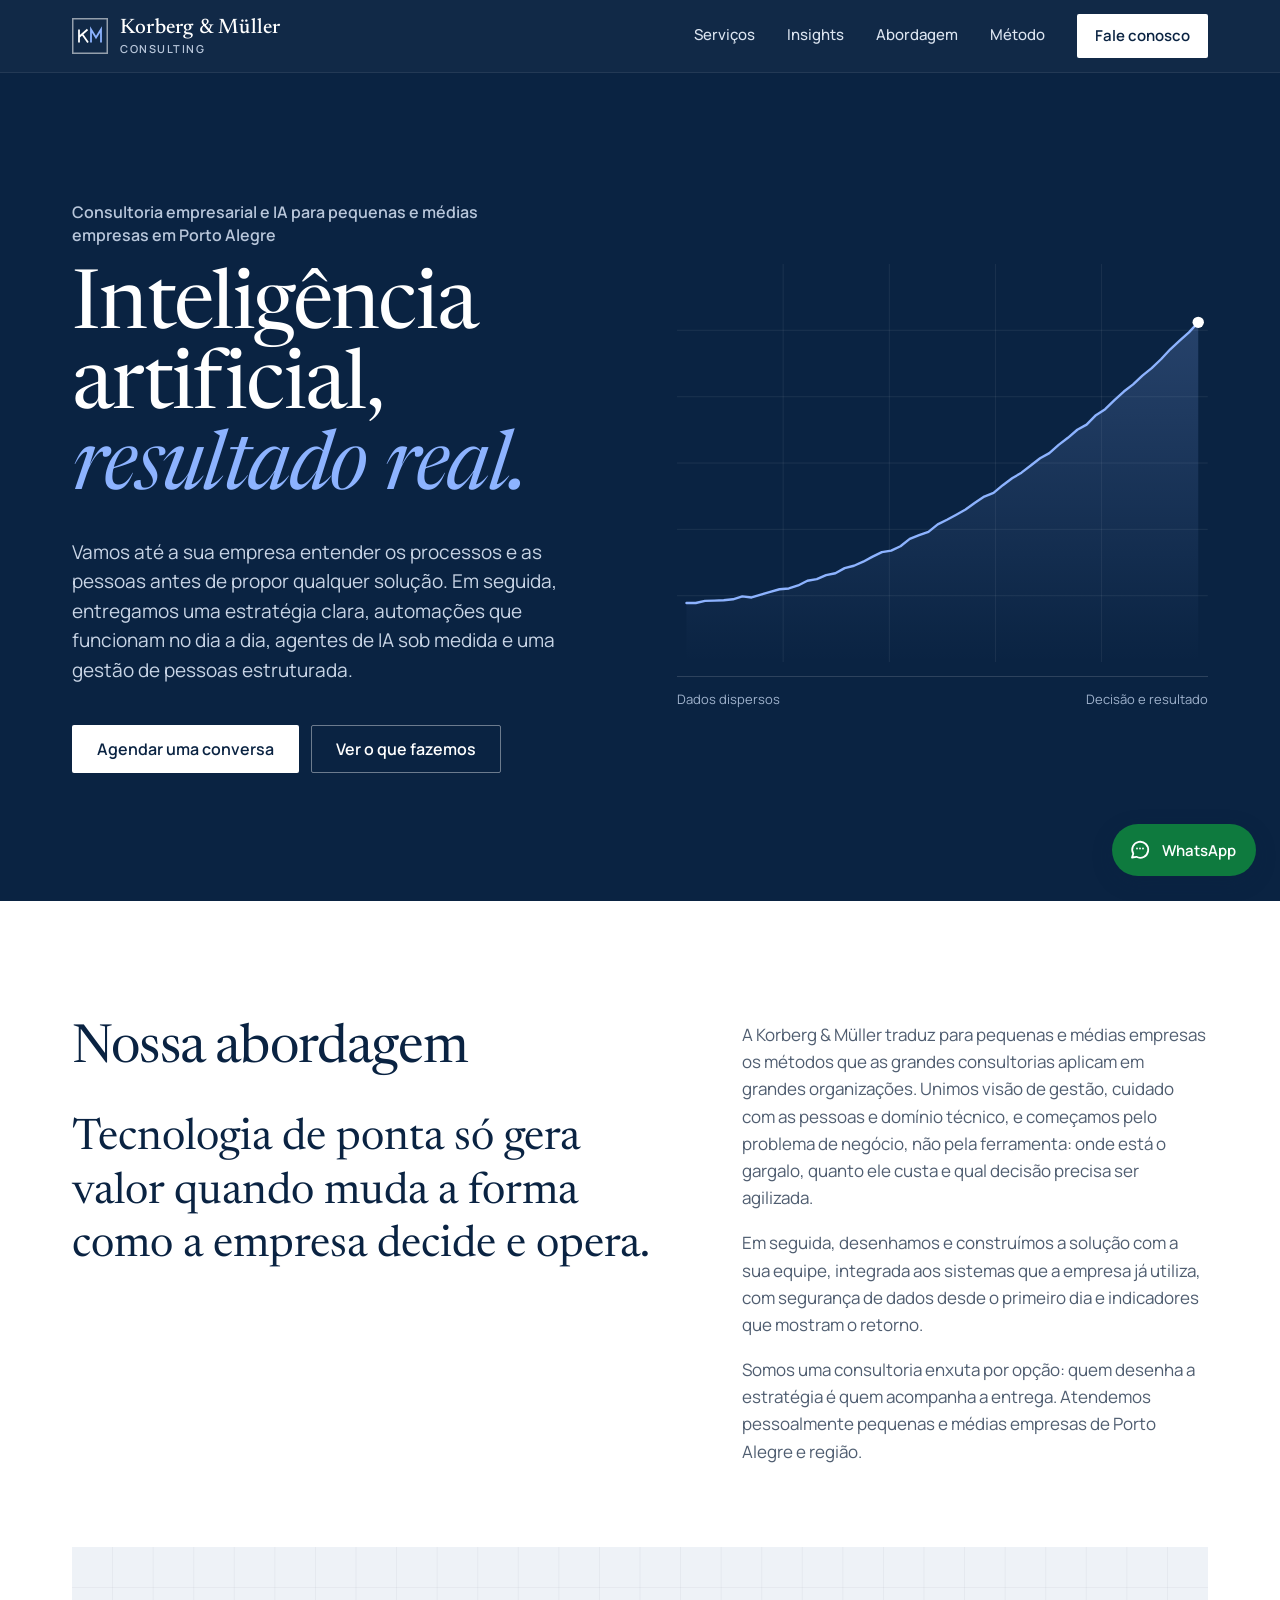
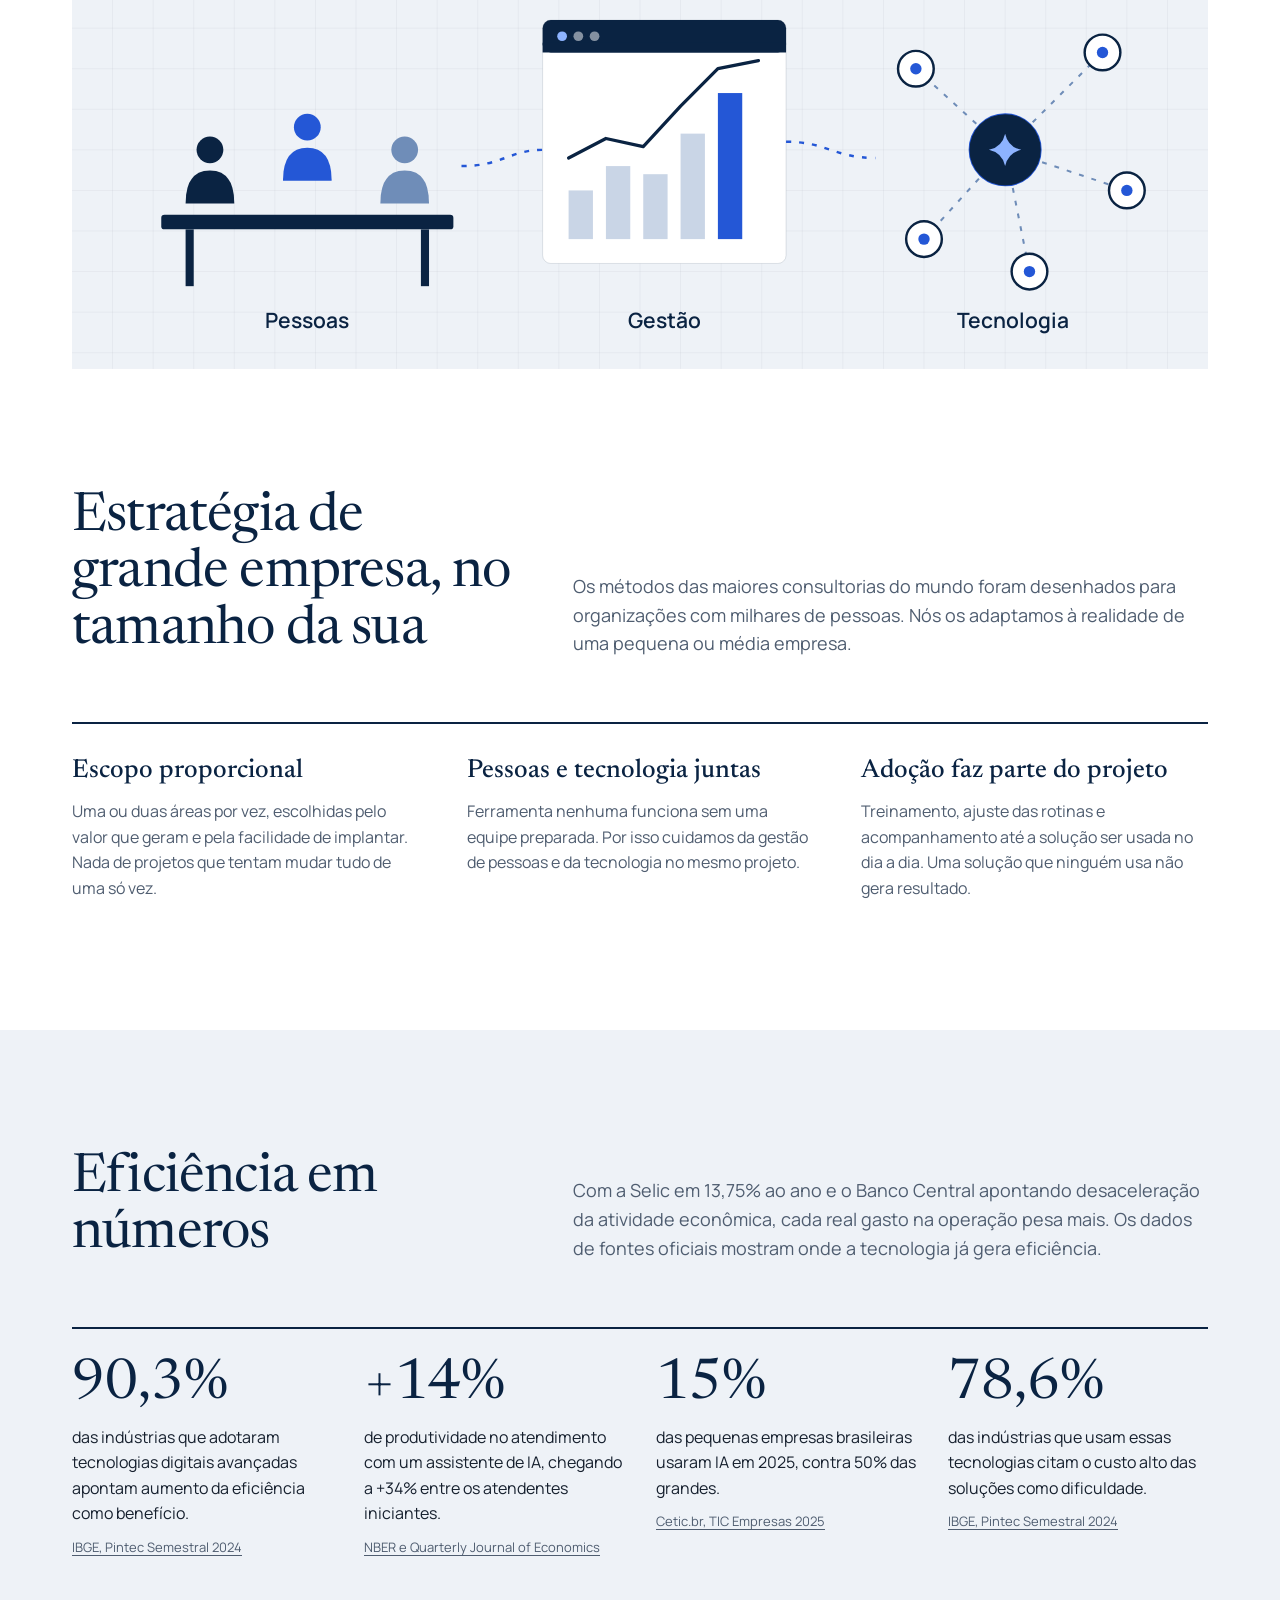
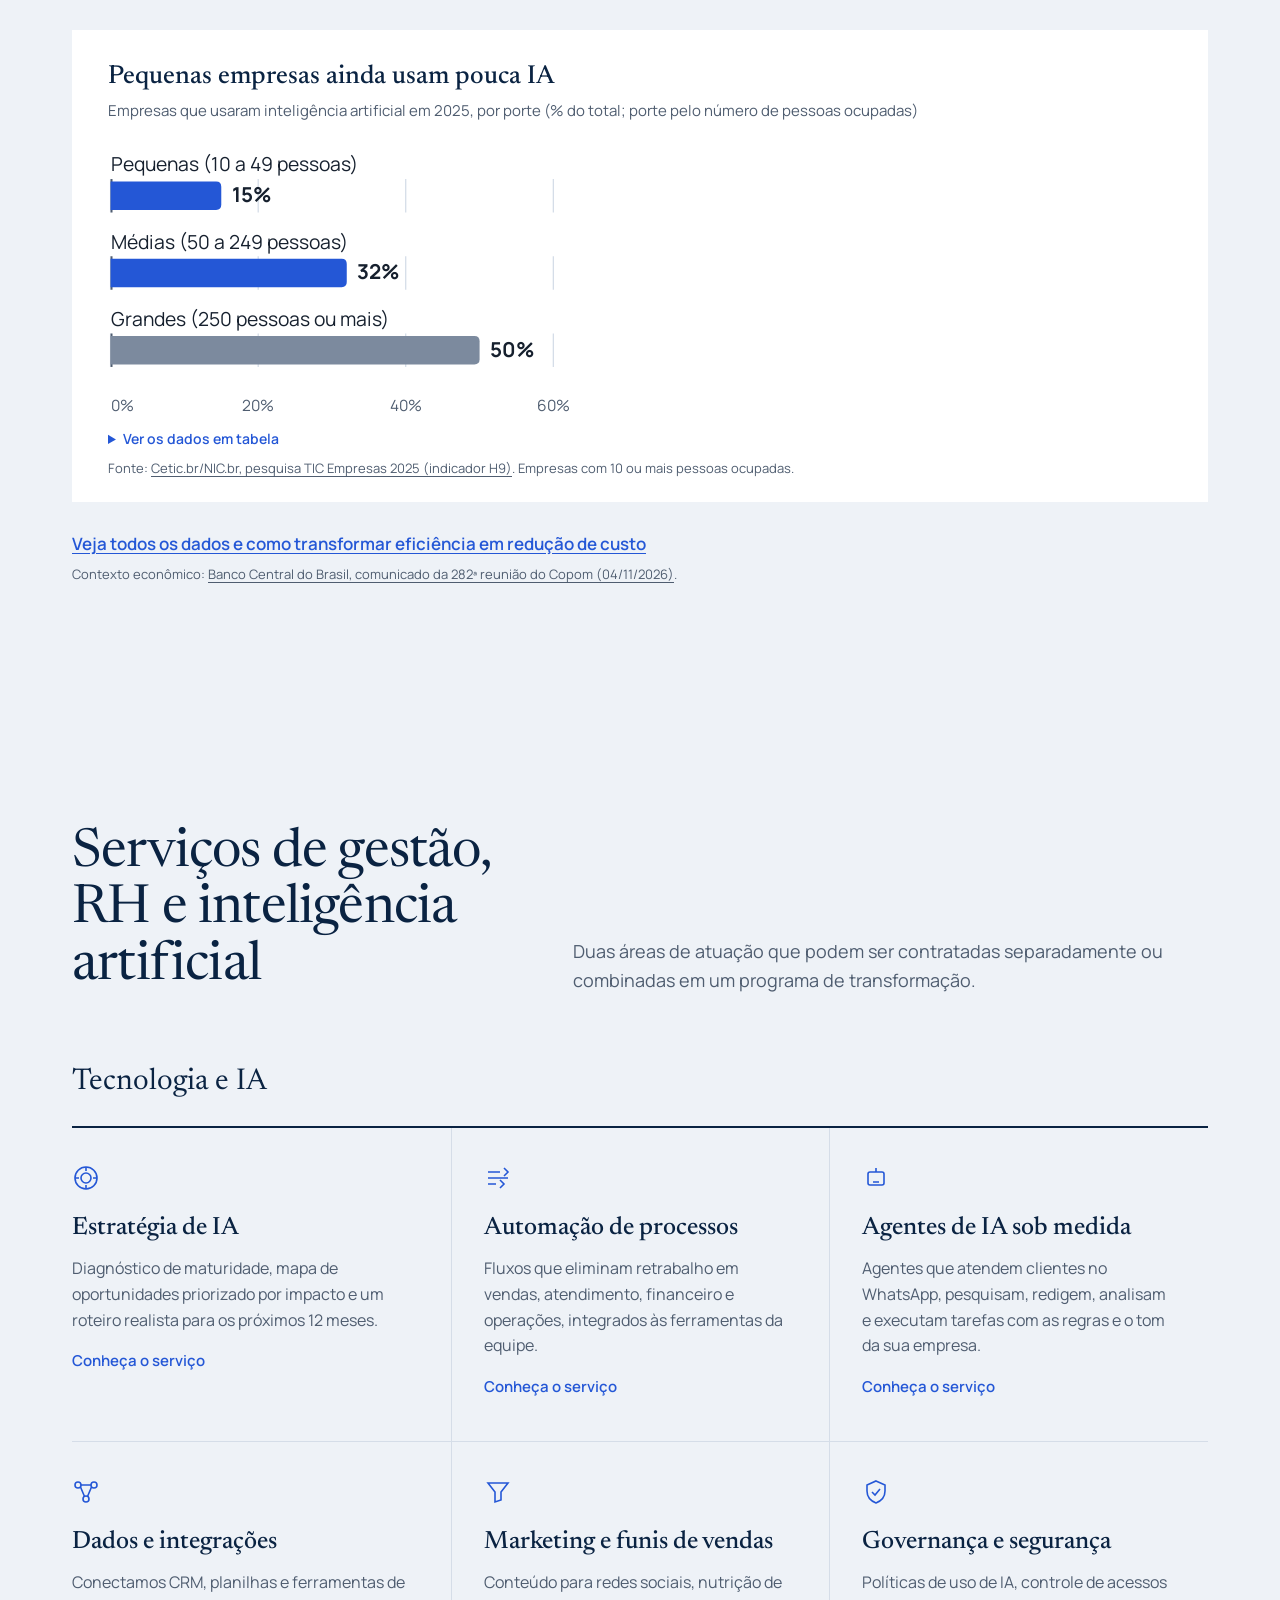
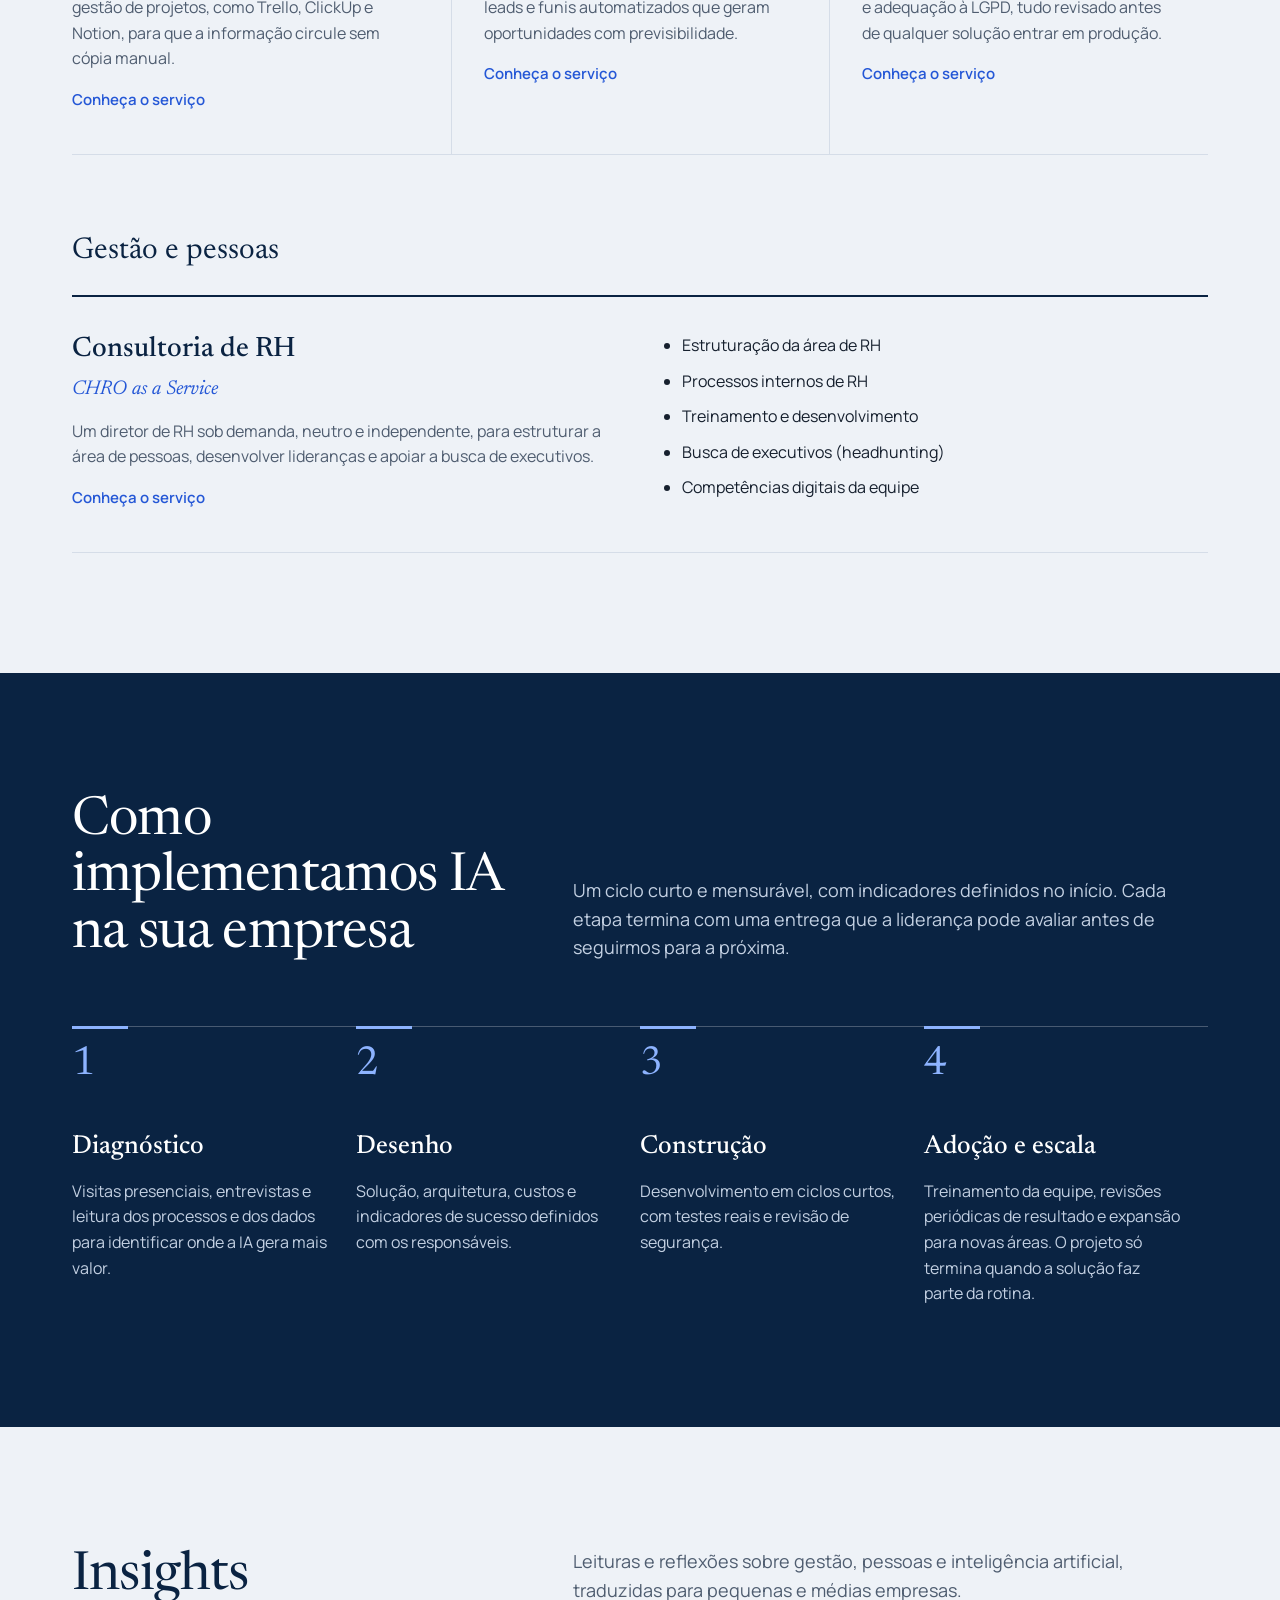
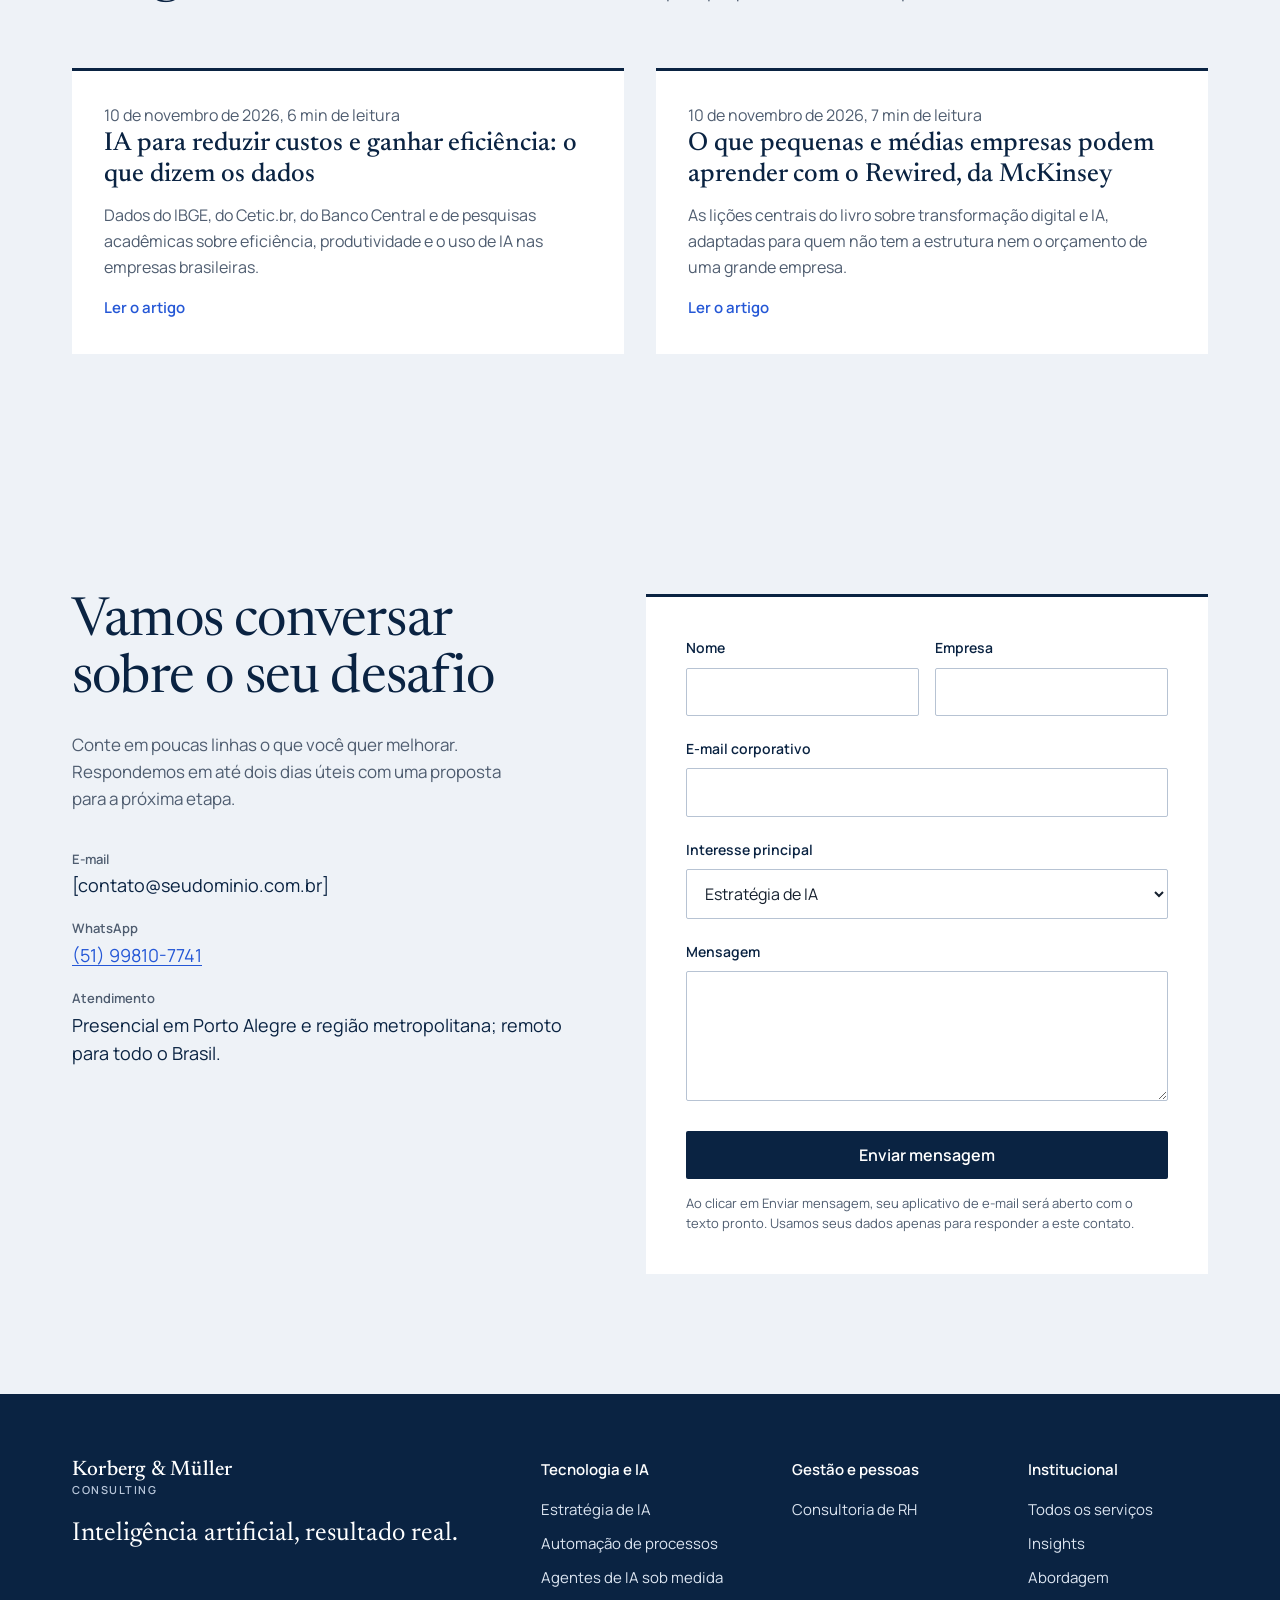
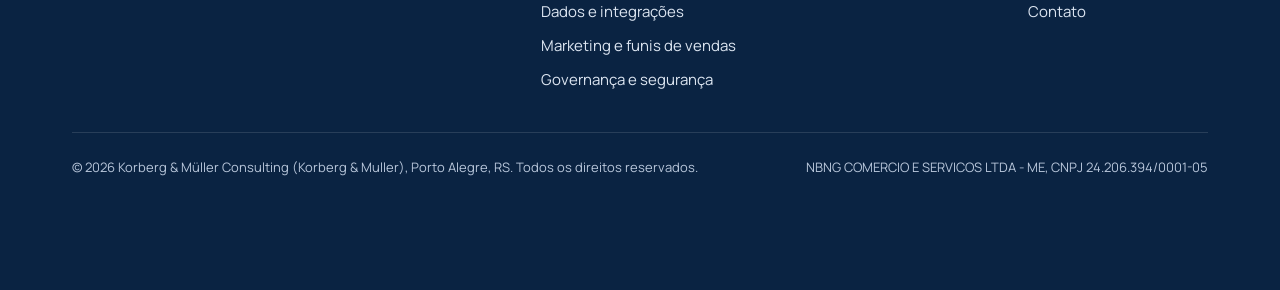
==== index.html @ ef430914 "Oculta temporariamente a seção Liderança Co-Authored-By: Claude Opus 5.5 <noreply@anthropic.com> Cla" ====
<!DOCTYPE html>
<html lang="pt-BR">
<head>
<meta charset="utf-8">
<meta name="viewport" content="width=device-width, initial-scale=1">
<title>Consultoria empresarial e IA em Porto Alegre | Korberg &amp; Müller</title>
<meta name="description" content="Consultoria empresarial, de RH e de IA para pequenas e médias empresas de Porto Alegre: gestão de pessoas, automação de processos e agentes de IA. Vamos até a sua empresa.">
<meta name="robots" content="index, follow, max-image-preview:large">
<link rel="canonical" href="https://korbergmuller.com.br/">
<meta property="og:type" content="website">
<meta property="og:locale" content="pt_BR">
<meta property="og:site_name" content="Korberg &amp; Müller Consulting">
<meta property="og:url" content="https://korbergmuller.com.br/">
<meta property="og:title" content="Consultoria empresarial e IA em Porto Alegre | Korberg & Müller">
<meta property="og:description" content="Consultoria empresarial, de RH e de IA para pequenas e médias empresas de Porto Alegre: gestão de pessoas, automação de processos e agentes de IA. Vamos até a sua empresa.">
<meta property="og:image" content="https://korbergmuller.com.br/og-image.png">
<meta property="og:image:width" content="1200">
<meta property="og:image:height" content="630">
<meta property="og:image:alt" content="Korberg &amp; Müller Consulting: Inteligência artificial, resultado real.">
<meta name="twitter:card" content="summary_large_image">
<meta name="twitter:title" content="Consultoria empresarial e IA em Porto Alegre | Korberg & Müller">
<meta name="twitter:description" content="Consultoria empresarial, de RH e de IA para pequenas e médias empresas de Porto Alegre: gestão de pessoas, automação de processos e agentes de IA. Vamos até a sua empresa.">
<meta name="twitter:image" content="https://korbergmuller.com.br/og-image.png">
<meta name="theme-color" content="#0A2342">
<link rel="icon" href="favicon.ico" sizes="48x48">
<link rel="icon" href="favicon.svg" type="image/svg+xml">
<link rel="apple-touch-icon" href="apple-touch-icon.png">
<script type="application/ld+json">
{
  "@context": "https://schema.org",
  "@type": "ProfessionalService",
  "@id": "https://korbergmuller.com.br/#empresa",
  "name": "Korberg & Müller Consulting",
  "legalName": "NBNG COMERCIO E SERVICOS LTDA - ME",
  "taxID": "24.206.394/0001-05",
  "alternateName": [
    "Korberg & Müller",
    "Korberg & Muller",
    "Korberg Mueller",
    "K&M Consulting"
  ],
  "slogan": "Inteligência artificial, resultado real.",
  "description": "Consultoria empresarial, de RH e de inteligência artificial para pequenas e médias empresas de Porto Alegre e região, com atendimento presencial.",
  "url": "https://korbergmuller.com.br/",
  "telephone": "+55-51-99810-7741",
  "logo": "https://korbergmuller.com.br/icon-192.png",
  "image": "https://korbergmuller.com.br/og-image.png",
  "address": {
    "@type": "PostalAddress",
    "addressLocality": "Porto Alegre",
    "addressRegion": "RS",
    "addressCountry": "BR"
  },
  "areaServed": [
    {
      "@type": "City",
      "name": "Porto Alegre"
    },
    {
      "@type": "AdministrativeArea",
      "name": "Região Metropolitana de Porto Alegre"
    },
    {
      "@type": "State",
      "name": "Rio Grande do Sul"
    },
    {
      "@type": "Country",
      "name": "Brasil"
    }
  ],
  "inLanguage": "pt-BR",
  "knowsAbout": [
    "Consultoria empresarial",
    "Consultoria de RH",
    "Gestão de pessoas",
    "Inteligência artificial",
    "Automação de processos",
    "Agentes de IA",
    "Integração de sistemas",
    "Funis de vendas",
    "LGPD"
  ],
  "hasOfferCatalog": {
    "@type": "OfferCatalog",
    "name": "Serviços",
    "itemListElement": [
      {
        "@type": "Offer",
        "itemOffered": {
          "@type": "Service",
          "name": "Estratégia de IA",
          "url": "https://korbergmuller.com.br/servicos/estrategia-de-ia/"
        }
      },
      {
        "@type": "Offer",
        "itemOffered": {
          "@type": "Service",
          "name": "Automação de processos",
          "url": "https://korbergmuller.com.br/servicos/automacao-de-processos/"
        }
      },
      {
        "@type": "Offer",
        "itemOffered": {
          "@type": "Service",
          "name": "Agentes de IA sob medida",
          "url": "https://korbergmuller.com.br/servicos/agentes-de-ia/"
        }
      },
      {
        "@type": "Offer",
        "itemOffered": {
          "@type": "Service",
          "name": "Dados e integrações",
          "url": "https://korbergmuller.com.br/servicos/integracoes/"
        }
      },
      {
        "@type": "Offer",
        "itemOffered": {
          "@type": "Service",
          "name": "Marketing e funis de vendas",
          "url": "https://korbergmuller.com.br/servicos/marketing-e-funis/"
        }
      },
      {
        "@type": "Offer",
        "itemOffered": {
          "@type": "Service",
          "name": "Governança e segurança",
          "url": "https://korbergmuller.com.br/servicos/governanca-de-ia/"
        }
      },
      {
        "@type": "Offer",
        "itemOffered": {
          "@type": "Service",
          "name": "Consultoria de RH",
          "url": "https://korbergmuller.com.br/servicos/consultoria-de-rh/"
        }
      }
    ]
  }
}
</script>
<link rel="preconnect" href="https://fonts.googleapis.com">
<link rel="preconnect" href="https://fonts.gstatic.com" crossorigin>
<link href="https://fonts.googleapis.com/css2?family=Manrope:wght@400;500;600;700&amp;family=Newsreader:ital,opsz,wght@0,6..72,400;0,6..72,500;0,6..72,600;1,6..72,400&amp;display=swap" rel="stylesheet">
<script src="assets/js-flag.js"></script>
<link rel="stylesheet" href="assets/site.css?v=8e140133c1">
</head>
<body>
<a class="skip" href="#conteudo">Pular para o conteúdo</a>

<header class="site-header">
  <div class="wrap">
    <a class="brand" href="./" aria-label="Korberg &amp; Müller Consulting, página inicial">
      <svg class="brand-mark" viewBox="0 0 36 36" aria-hidden="true">
        <rect x=".75" y=".75" width="34.5" height="34.5" fill="none" stroke="#fff" stroke-opacity=".55" stroke-width="1.5"/>
        <path d="M7 11.5v13M7 19l8.5-7.5M10.5 16.5l5.5 8" stroke="#fff" stroke-width="1.8" fill="none" stroke-linejoin="miter"/>
        <path d="M19 24.5v-13l5 8 5-8v13" stroke="#8DB3FF" stroke-width="1.8" fill="none" stroke-linejoin="miter"/>
      </svg>
      <span class="brand-name">Korberg &amp; Müller<small>CONSULTING</small></span>
    </a>
    <button class="menu-btn" type="button" aria-expanded="false" aria-controls="menu" aria-label="Abrir menu">
      <svg width="20" height="20" viewBox="0 0 20 20" aria-hidden="true"><path d="M2 5h16M2 10h16M2 15h16" stroke="currentColor" stroke-width="1.8"/></svg>
    </button>
    <nav class="nav" id="menu" aria-label="Principal">
      <a href="servicos/">Serviços</a>
      <a href="insights/">Insights</a>
      <a href="#abordagem">Abordagem</a>
      <a href="#metodo">Método</a>
            <a class="nav-cta" href="#contato">Fale conosco</a>
    </nav>
  </div>
</header>

<main id="conteudo">
  <section class="hero" id="topo" aria-labelledby="hero-title">
    <div class="wrap">
      <div>
        <h1 id="hero-title">Consultoria empresarial e IA para pequenas e médias empresas em Porto Alegre</h1>
        <p class="slogan"><span>Inteligência</span><span>artificial,</span><span class="real">resultado real.</span></p>
        <p class="lede">Vamos até a sua empresa entender os processos e as pessoas antes de propor qualquer solução. Em seguida, entregamos uma estratégia clara, automações que funcionam no dia a dia, agentes de IA sob medida e uma gestão de pessoas estruturada.</p>
        <div class="btn-row">
          <a class="btn btn-light" href="#contato">Agendar uma conversa</a>
          <a class="btn btn-ghost" href="#capacidades">Ver o que fazemos</a>
        </div>
      </div>
      <figure class="signal-fig" style="margin:0">
        <svg id="signal" viewBox="0 0 560 420" role="img" aria-label="Ilustração: uma linha irregular que se organiza em uma curva de crescimento">
          <g stroke="rgba(255,255,255,.08)" stroke-width="1">
            <line x1="0" y1="70" x2="560" y2="70"/><line x1="0" y1="140" x2="560" y2="140"/>
            <line x1="0" y1="210" x2="560" y2="210"/><line x1="0" y1="280" x2="560" y2="280"/>
            <line x1="0" y1="350" x2="560" y2="350"/>
            <line x1="112" y1="0" x2="112" y2="420"/><line x1="224" y1="0" x2="224" y2="420"/>
            <line x1="336" y1="0" x2="336" y2="420"/><line x1="448" y1="0" x2="448" y2="420"/>
          </g>
          <path id="signal-area" fill="url(#fade)" d=""/>
          <path id="signal-line" fill="none" stroke="#8DB3FF" stroke-width="2.5" stroke-linejoin="round" stroke-linecap="round" d=""/>
          <circle id="signal-dot" r="6" fill="#fff" cx="-20" cy="-20"/>
          <defs>
            <linearGradient id="fade" x1="0" y1="0" x2="0" y2="1">
              <stop offset="0" stop-color="#8DB3FF" stop-opacity=".22"/>
              <stop offset="1" stop-color="#8DB3FF" stop-opacity="0"/>
            </linearGradient>
          </defs>
        </svg>
        <figcaption class="signal-cap"><span>Dados dispersos</span><span>Decisão e resultado</span></figcaption>
      </figure>
    </div>
  </section>

  <section class="sec manifesto" id="abordagem" aria-labelledby="abordagem-title">
    <div class="wrap">
      <div class="cols">
        <div>
          <h2 id="abordagem-title" style="margin-bottom:36px">Nossa abordagem</h2>
          <blockquote>Tecnologia de ponta só gera valor quando muda a forma como a empresa decide e opera.</blockquote>
        </div>
        <div>
          <p>A Korberg &amp; Müller traduz para pequenas e médias empresas os métodos que as grandes consultorias aplicam em grandes organizações. Unimos visão de gestão, cuidado com as pessoas e domínio técnico, e começamos pelo problema de negócio, não pela ferramenta: onde está o gargalo, quanto ele custa e qual decisão precisa ser agilizada.</p>
          <p>Em seguida, desenhamos e construímos a solução com a sua equipe, integrada aos sistemas que a empresa já utiliza, com segurança de dados desde o primeiro dia e indicadores que mostram o retorno.</p>
          <p>Somos uma consultoria enxuta por opção: quem desenha a estratégia é quem acompanha a entrega. Atendemos pessoalmente pequenas e médias empresas de Porto Alegre e região.</p>
        </div>
      </div>
      <figure class="wide-figure illo-wrap"><svg class="illo illo-wide" viewBox="0 0 1400 520" role="img" aria-label="Ilustração: pessoas reunidas em torno de uma mesa, um painel de gestão com indicadores em alta e uma rede de tecnologia conectada">
<rect x="0" y="0" width="1400" height="520" fill="#EEF2F7"/>
<g stroke="rgba(10,35,66,.05)"><line x1="50" y1="0" x2="50" y2="520"/><line x1="100" y1="0" x2="100" y2="520"/><line x1="150" y1="0" x2="150" y2="520"/><line x1="200" y1="0" x2="200" y2="520"/><line x1="250" y1="0" x2="250" y2="520"/><line x1="300" y1="0" x2="300" y2="520"/><line x1="350" y1="0" x2="350" y2="520"/><line x1="400" y1="0" x2="400" y2="520"/><line x1="450" y1="0" x2="450" y2="520"/><line x1="500" y1="0" x2="500" y2="520"/><line x1="550" y1="0" x2="550" y2="520"/><line x1="600" y1="0" x2="600" y2="520"/><line x1="650" y1="0" x2="650" y2="520"/><line x1="700" y1="0" x2="700" y2="520"/><line x1="750" y1="0" x2="750" y2="520"/><line x1="800" y1="0" x2="800" y2="520"/><line x1="850" y1="0" x2="850" y2="520"/><line x1="900" y1="0" x2="900" y2="520"/><line x1="950" y1="0" x2="950" y2="520"/><line x1="1000" y1="0" x2="1000" y2="520"/><line x1="1050" y1="0" x2="1050" y2="520"/><line x1="1100" y1="0" x2="1100" y2="520"/><line x1="1150" y1="0" x2="1150" y2="520"/><line x1="1200" y1="0" x2="1200" y2="520"/><line x1="1250" y1="0" x2="1250" y2="520"/><line x1="1300" y1="0" x2="1300" y2="520"/><line x1="1350" y1="0" x2="1350" y2="520"/><line x1="0" y1="50" x2="1400" y2="50"/><line x1="0" y1="100" x2="1400" y2="100"/><line x1="0" y1="150" x2="1400" y2="150"/><line x1="0" y1="200" x2="1400" y2="200"/><line x1="0" y1="250" x2="1400" y2="250"/><line x1="0" y1="300" x2="1400" y2="300"/><line x1="0" y1="350" x2="1400" y2="350"/><line x1="0" y1="400" x2="1400" y2="400"/><line x1="0" y1="450" x2="1400" y2="450"/><line x1="0" y1="500" x2="1400" y2="500"/></g>
<g class="layer" style="--k:.8">
  <g class="pop" style="--d:0.1s"><circle cx="170" cy="250" r="16.5" fill="#0A2342"/><path d="M140.0 316.0 Q140.0 275.5 170 275.5 Q200.0 275.5 200.0 316.0 Z" fill="#0A2342"/></g><g class="pop" style="--d:0.25s"><circle cx="290" cy="222" r="16.5" fill="#2457D6"/><path d="M260.0 288.0 Q260.0 247.5 290 247.5 Q320.0 247.5 320.0 288.0 Z" fill="#2457D6"/></g><g class="pop" style="--d:0.4s"><circle cx="410" cy="250" r="16.5" fill="#6F8DB8"/><path d="M380.0 316.0 Q380.0 275.5 410 275.5 Q440.0 275.5 440.0 316.0 Z" fill="#6F8DB8"/></g>
  <g class="pop" style="--d:0.5s"><rect x="110" y="330" width="360" height="18" rx="4" fill="#0A2342"/><rect x="140" y="348" width="10" height="70" fill="#0A2342"/><rect x="430" y="348" width="10" height="70" fill="#0A2342"/></g>
  <text x="290" y="470" text-anchor="middle" font-size="26" font-weight="600" fill="#0A2342" class="pop" style="--d:0.7s">Pessoas</text>
</g>
<path class="flow-dark" d="M480 270 C530 270 540 250 580 250" stroke="#2457D6" stroke-width="3" fill="none"/>
<g class="layer" style="--k:1.1">
  <g class="pop" style="--d:0.6s"><rect x="580" y="90" width="300" height="300" rx="10" fill="#FFFFFF" stroke="rgba(10,35,66,.15)"/>
    <rect x="580" y="90" width="300" height="40" rx="10" fill="#0A2342"/><rect x="580" y="118" width="300" height="12" fill="#0A2342"/>
    <circle cx="604" cy="110" r="6" fill="#8DB3FF"/><circle cx="624" cy="110" r="6" fill="rgba(255,255,255,.5)"/><circle cx="644" cy="110" r="6" fill="rgba(255,255,255,.5)"/></g>
  <rect class="grow" style="--d:0.9s" x="612" y="300" width="30" height="60" fill="#C9D5E6"/><rect class="grow" style="--d:1.02s" x="658" y="270" width="30" height="90" fill="#C9D5E6"/><rect class="grow" style="--d:1.1400000000000001s" x="704" y="280" width="30" height="80" fill="#C9D5E6"/><rect class="grow" style="--d:1.26s" x="750" y="230" width="30" height="130" fill="#C9D5E6"/><rect class="grow" style="--d:1.38s" x="796" y="180" width="30" height="180" fill="#2457D6"/>
  <path class="draw" pathLength="1" style="--d:1.2s" d="M612 260 L658 236 L704 246 L750 196 L796 150 L846 140" fill="none" stroke="#0A2342" stroke-width="4" stroke-linecap="round" stroke-linejoin="round"/>
  <text x="730" y="470" text-anchor="middle" font-size="26" font-weight="600" fill="#0A2342" class="pop" style="--d:0.8s">Gestão</text>
</g>
<path class="flow-dark" d="M880 240 C930 240 940 260 990 260" stroke="#2457D6" stroke-width="3" fill="none"/>
<g class="layer" style="--k:1.4">
  <path class="flow-dark" d="M1150 250 L1040 150" stroke="#6F8DB8" stroke-width="2.5" fill="none"/><path class="flow-dark" d="M1150 250 L1270 130" stroke="#6F8DB8" stroke-width="2.5" fill="none"/><path class="flow-dark" d="M1150 250 L1300 300" stroke="#6F8DB8" stroke-width="2.5" fill="none"/><path class="flow-dark" d="M1150 250 L1050 360" stroke="#6F8DB8" stroke-width="2.5" fill="none"/><path class="flow-dark" d="M1150 250 L1180 400" stroke="#6F8DB8" stroke-width="2.5" fill="none"/>
  <g class="pop" style="--d:1.0s"><circle cx="1040" cy="150" r="22" fill="#FFFFFF" stroke="#0A2342" stroke-width="3"/><circle cx="1040" cy="150" r="7" fill="#2457D6"/></g><g class="pop" style="--d:1.12s"><circle cx="1270" cy="130" r="22" fill="#FFFFFF" stroke="#0A2342" stroke-width="3"/><circle cx="1270" cy="130" r="7" fill="#2457D6"/></g><g class="pop" style="--d:1.24s"><circle cx="1300" cy="300" r="22" fill="#FFFFFF" stroke="#0A2342" stroke-width="3"/><circle cx="1300" cy="300" r="7" fill="#2457D6"/></g><g class="pop" style="--d:1.3599999999999999s"><circle cx="1050" cy="360" r="22" fill="#FFFFFF" stroke="#0A2342" stroke-width="3"/><circle cx="1050" cy="360" r="7" fill="#2457D6"/></g><g class="pop" style="--d:1.48s"><circle cx="1180" cy="400" r="22" fill="#FFFFFF" stroke="#0A2342" stroke-width="3"/><circle cx="1180" cy="400" r="7" fill="#2457D6"/></g>
  <circle class="pulse" cx="1150" cy="250" r="44" fill="none" stroke="#2457D6" stroke-width="2"/>
  <g class="pop" style="--d:0.9s"><circle cx="1150" cy="250" r="44" fill="#0A2342"/><path d="M1150 230 Q1153.6 246.4 1170 250 Q1153.6 253.6 1150 270 Q1146.4 253.6 1130 250 Q1146.4 246.4 1150 230 Z" fill="#8DB3FF"/></g>
  <text x="1160" y="470" text-anchor="middle" font-size="26" font-weight="600" fill="#0A2342" class="pop" style="--d:1.0s">Tecnologia</text>
</g>
</svg></figure>
    </div>
  </section>

  <section class="sec principles" aria-labelledby="princ-title">
    <div class="wrap">
      <div class="sec-head">
        <h2 id="princ-title">Estratégia de grande empresa, no tamanho da sua</h2>
        <p>Os métodos das maiores consultorias do mundo foram desenhados para organizações com milhares de pessoas. Nós os adaptamos à realidade de uma pequena ou média empresa.</p>
      </div>
      <div class="princ-grid">
        <article><h3>Escopo proporcional</h3><p>Uma ou duas áreas por vez, escolhidas pelo valor que geram e pela facilidade de implantar. Nada de projetos que tentam mudar tudo de uma só vez.</p></article>
        <article><h3>Pessoas e tecnologia juntas</h3><p>Ferramenta nenhuma funciona sem uma equipe preparada. Por isso cuidamos da gestão de pessoas e da tecnologia no mesmo projeto.</p></article>
        <article><h3>Adoção faz parte do projeto</h3><p>Treinamento, ajuste das rotinas e acompanhamento até a solução ser usada no dia a dia. Uma solução que ninguém usa não gera resultado.</p></article>
      </div>
    </div>
  </section>

  <section class="sec numbers" id="numeros" aria-labelledby="num-title">
    <div class="wrap">
      <div class="sec-head">
        <h2 id="num-title">Eficiência em números</h2>
        <p>Com a Selic em 13,75% ao ano e o Banco Central apontando desaceleração da atividade econômica, cada real gasto na operação pesa mais. Os dados de fontes oficiais mostram onde a tecnologia já gera eficiência.</p>
      </div>
      <div class="stat-grid">
        <article class="stat"><p class="stat-value">90,3%</p><p class="stat-text">das indústrias que adotaram tecnologias digitais avançadas apontam aumento da eficiência como benefício.</p><p class="stat-source"><a href="https://agenciadenoticias.ibge.gov.br/agencia-noticias/2012-agencia-noticias/noticias/44551-de-2022-a-2024-percentual-de-empresas-industriais-utilizando-inteligencia-artificial-subiu-de-16-9-para-41-9" target="_blank" rel="noopener">IBGE, Pintec Semestral 2024</a></p></article>
        <article class="stat"><p class="stat-value">+14%</p><p class="stat-text">de produtividade no atendimento com um assistente de IA, chegando a +34% entre os atendentes iniciantes.</p><p class="stat-source"><a href="https://www.nber.org/papers/w31161" target="_blank" rel="noopener">NBER e Quarterly Journal of Economics</a></p></article>
        <article class="stat"><p class="stat-value">15%</p><p class="stat-text">das pequenas empresas brasileiras usaram IA em 2025, contra 50% das grandes.</p><p class="stat-source"><a href="https://cetic.br/en/tics/pesquisa/2025/empresas/H9/" target="_blank" rel="noopener">Cetic.br, TIC Empresas 2025</a></p></article>
        <article class="stat"><p class="stat-value">78,6%</p><p class="stat-text">das indústrias que usam essas tecnologias citam o custo alto das soluções como dificuldade.</p><p class="stat-source"><a href="https://agenciadenoticias.ibge.gov.br/agencia-noticias/2012-agencia-noticias/noticias/44551-de-2022-a-2024-percentual-de-empresas-industriais-utilizando-inteligencia-artificial-subiu-de-16-9-para-41-9" target="_blank" rel="noopener">IBGE, Pintec Semestral 2024</a></p></article>
      </div>
      <div class="numbers-chart">
<figure class="chart" id="grafico-porte">
  <figcaption><h3 class="chart-title">Pequenas empresas ainda usam pouca IA</h3><p class="chart-sub">Empresas que usaram inteligência artificial em 2025, por porte (% do total; porte pelo número de pessoas ocupadas)</p></figcaption>
  <svg viewBox="-2 0 404 214" role="img" aria-label="Gráfico de barras: em 2025, 15% das pequenas empresas, 32% das médias e 50% das grandes usaram inteligência artificial."><line x1="0.0" y1="28" x2="0.0" y2="54" stroke="#D5DDE8" stroke-width="1"/><line x1="0.0" y1="88" x2="0.0" y2="114" stroke="#D5DDE8" stroke-width="1"/><line x1="0.0" y1="148" x2="0.0" y2="174" stroke="#D5DDE8" stroke-width="1"/><text x="0.0" y="208" text-anchor="start" font-size="12" fill="#4F5D70">0%</text><line x1="114.7" y1="28" x2="114.7" y2="54" stroke="#D5DDE8" stroke-width="1"/><line x1="114.7" y1="88" x2="114.7" y2="114" stroke="#D5DDE8" stroke-width="1"/><line x1="114.7" y1="148" x2="114.7" y2="174" stroke="#D5DDE8" stroke-width="1"/><text x="114.7" y="208" text-anchor="middle" font-size="12" fill="#4F5D70">20%</text><line x1="229.3" y1="28" x2="229.3" y2="54" stroke="#D5DDE8" stroke-width="1"/><line x1="229.3" y1="88" x2="229.3" y2="114" stroke="#D5DDE8" stroke-width="1"/><line x1="229.3" y1="148" x2="229.3" y2="174" stroke="#D5DDE8" stroke-width="1"/><text x="229.3" y="208" text-anchor="middle" font-size="12" fill="#4F5D70">40%</text><line x1="344.0" y1="28" x2="344.0" y2="54" stroke="#D5DDE8" stroke-width="1"/><line x1="344.0" y1="88" x2="344.0" y2="114" stroke="#D5DDE8" stroke-width="1"/><line x1="344.0" y1="148" x2="344.0" y2="174" stroke="#D5DDE8" stroke-width="1"/><text x="344.0" y="208" text-anchor="middle" font-size="12" fill="#4F5D70">60%</text><line x1="0.75" y1="28" x2="0.75" y2="54" stroke="#4F5D70" stroke-width="1.5"/><line x1="0.75" y1="88" x2="0.75" y2="114" stroke="#4F5D70" stroke-width="1.5"/><line x1="0.75" y1="148" x2="0.75" y2="174" stroke="#4F5D70" stroke-width="1.5"/><g class="bar"><title>Pequenas (10 a 49 pessoas): 15%</title><rect x="0" y="8" width="400" height="60" fill="transparent"/><text x="0" y="22" font-size="15" fill="#16202E">Pequenas (10 a 49 pessoas)</text><path class="bar-mark" d="M0 30 H82.0 Q86.0 30 86.0 34 V48 Q86.0 52 82.0 52 H0 Z" fill="#2457D6"/><text x="94.0" y="46.0" font-size="16" font-weight="700" fill="#16202E">15%</text></g><g class="bar"><title>Médias (50 a 249 pessoas): 32%</title><rect x="0" y="68" width="400" height="60" fill="transparent"/><text x="0" y="82" font-size="15" fill="#16202E">Médias (50 a 249 pessoas)</text><path class="bar-mark" d="M0 90 H179.5 Q183.5 90 183.5 94 V108 Q183.5 112 179.5 112 H0 Z" fill="#2457D6"/><text x="191.5" y="106.0" font-size="16" font-weight="700" fill="#16202E">32%</text></g><g class="bar"><title>Grandes (250 pessoas ou mais): 50%</title><rect x="0" y="128" width="400" height="60" fill="transparent"/><text x="0" y="142" font-size="15" fill="#16202E">Grandes (250 pessoas ou mais)</text><path class="bar-mark" d="M0 150 H282.7 Q286.7 150 286.7 154 V168 Q286.7 172 282.7 172 H0 Z" fill="#7C8A9E"/><text x="294.7" y="166.0" font-size="16" font-weight="700" fill="#16202E">50%</text></g></svg>
  <details class="chart-data"><summary>Ver os dados em tabela</summary>
    <table><thead><tr><th scope="col">Categoria</th><th scope="col">Valor</th></tr></thead><tbody><tr><th scope="row">Pequenas (10 a 49 pessoas)</th><td>15%</td></tr><tr><th scope="row">Médias (50 a 249 pessoas)</th><td>32%</td></tr><tr><th scope="row">Grandes (250 pessoas ou mais)</th><td>50%</td></tr></tbody></table>
  </details>
  <p class="chart-source">Fonte: <a href="https://cetic.br/en/tics/pesquisa/2025/empresas/H9/" target="_blank" rel="noopener">Cetic.br/NIC.br, pesquisa TIC Empresas 2025 (indicador H9)</a>. Empresas com 10 ou mais pessoas ocupadas.</p>
</figure>
      </div>
      <p class="numbers-more"><a href="insights/ia-reduzir-custos-eficiencia-dados/">Veja todos os dados e como transformar eficiência em redução de custo</a></p>
      <p class="chart-source">Contexto econômico: <a href="https://www.bcb.gov.br/" target="_blank" rel="noopener">Banco Central do Brasil, comunicado da 282ª reunião do Copom (04/11/2026)</a>.</p>
    </div>
  </section>

  <section class="sec caps" id="capacidades" aria-labelledby="caps-title">
    <div class="wrap">
      <div class="sec-head">
        <h2 id="caps-title">Serviços de gestão, RH e inteligência artificial</h2>
        <p>Duas áreas de atuação que podem ser contratadas separadamente ou combinadas em um programa de transformação.</p>
      </div>
      <div class="group">
        <h3 class="group-title">Tecnologia e IA</h3>
        <div class="cap-grid">
        <article class="cap">
          <svg viewBox="0 0 28 28" fill="none" stroke="currentColor" stroke-width="1.6" aria-hidden="true"><circle cx="14" cy="14" r="11"/><circle cx="14" cy="14" r="5"/><path d="M14 3v4M14 21v4M3 14h4M21 14h4"/></svg>
          <h3><a href="servicos/estrategia-de-ia/">Estratégia de IA</a></h3>
          <p>Diagnóstico de maturidade, mapa de oportunidades priorizado por impacto e um roteiro realista para os próximos 12 meses.</p>
          <span class="more" aria-hidden="true">Conheça o serviço</span>
        </article>
        <article class="cap">
          <svg viewBox="0 0 28 28" fill="none" stroke="currentColor" stroke-width="1.6" aria-hidden="true"><path d="M4 8h12M4 14h20M4 20h8"/><path d="M20 4l4 4-4 4"/><path d="M16 16l4 4-4 4"/></svg>
          <h3><a href="servicos/automacao-de-processos/">Automação de processos</a></h3>
          <p>Fluxos que eliminam retrabalho em vendas, atendimento, financeiro e operações, integrados às ferramentas da equipe.</p>
          <span class="more" aria-hidden="true">Conheça o serviço</span>
        </article>
        <article class="cap">
          <svg viewBox="0 0 28 28" fill="none" stroke="currentColor" stroke-width="1.6" aria-hidden="true"><rect x="6" y="8" width="16" height="13" rx="2"/><path d="M14 4v4M10 14h.01M18 14h.01M11 18h6"/></svg>
          <h3><a href="servicos/agentes-de-ia/">Agentes de IA sob medida</a></h3>
          <p>Agentes que atendem clientes no WhatsApp, pesquisam, redigem, analisam e executam tarefas com as regras e o tom da sua empresa.</p>
          <span class="more" aria-hidden="true">Conheça o serviço</span>
        </article>
        <article class="cap">
          <svg viewBox="0 0 28 28" fill="none" stroke="currentColor" stroke-width="1.6" aria-hidden="true"><circle cx="6" cy="7" r="3"/><circle cx="22" cy="7" r="3"/><circle cx="14" cy="21" r="3"/><path d="M8.5 9l4 9.5M19.5 9l-4 9.5M9 7h10"/></svg>
          <h3><a href="servicos/integracoes/">Dados e integrações</a></h3>
          <p>Conectamos CRM, planilhas e ferramentas de gestão de projetos, como Trello, ClickUp e Notion, para que a informação circule sem cópia manual.</p>
          <span class="more" aria-hidden="true">Conheça o serviço</span>
        </article>
        <article class="cap">
          <svg viewBox="0 0 28 28" fill="none" stroke="currentColor" stroke-width="1.6" aria-hidden="true"><path d="M4 5h20l-7 9v8l-6 2V14z"/></svg>
          <h3><a href="servicos/marketing-e-funis/">Marketing e funis de vendas</a></h3>
          <p>Conteúdo para redes sociais, nutrição de leads e funis automatizados que geram oportunidades com previsibilidade.</p>
          <span class="more" aria-hidden="true">Conheça o serviço</span>
        </article>
        <article class="cap">
          <svg viewBox="0 0 28 28" fill="none" stroke="currentColor" stroke-width="1.6" aria-hidden="true"><path d="M14 3l9 4v6c0 6-4 10-9 12-5-2-9-6-9-12V7z"/><path d="M10 14l3 3 5-6"/></svg>
          <h3><a href="servicos/governanca-de-ia/">Governança e segurança</a></h3>
          <p>Políticas de uso de IA, controle de acessos e adequação à LGPD, tudo revisado antes de qualquer solução entrar em produção.</p>
          <span class="more" aria-hidden="true">Conheça o serviço</span>
        </article>
      </div>
      </div>
      <div class="group">
        <h3 class="group-title">Gestão e pessoas</h3>
        
        <article class="cap-wide">
          <div>
            <h3><a href="servicos/consultoria-de-rh/">Consultoria de RH</a></h3>
            <p class="offer">CHRO as a Service</p>
            <p>Um diretor de RH sob demanda, neutro e independente, para estruturar a área de pessoas, desenvolver lideranças e apoiar a busca de executivos.</p>
            <span class="more" aria-hidden="true">Conheça o serviço</span>
          </div>
          <ul><li>Estruturação da área de RH</li><li>Processos internos de RH</li><li>Treinamento e desenvolvimento</li><li>Busca de executivos (headhunting)</li><li>Competências digitais da equipe</li></ul>
        </article>
      </div>
    </div>
  </section>

  <section class="sec method" id="metodo" aria-labelledby="metodo-title">
    <div class="wrap">
      <div class="sec-head">
        <h2 id="metodo-title">Como implementamos IA na sua empresa</h2>
        <p>Um ciclo curto e mensurável, com indicadores definidos no início. Cada etapa termina com uma entrega que a liderança pode avaliar antes de seguirmos para a próxima.</p>
      </div>
      <ol class="steps">
        <li><h3>Diagnóstico</h3><p>Visitas presenciais, entrevistas e leitura dos processos e dos dados para identificar onde a IA gera mais valor.</p></li>
        <li><h3>Desenho</h3><p>Solução, arquitetura, custos e indicadores de sucesso definidos com os responsáveis.</p></li>
        <li><h3>Construção</h3><p>Desenvolvimento em ciclos curtos, com testes reais e revisão de segurança.</p></li>
        <li><h3>Adoção e escala</h3><p>Treinamento da equipe, revisões periódicas de resultado e expansão para novas áreas. O projeto só termina quando a solução faz parte da rotina.</p></li>
      </ol>
    </div>
  </section>

  <section class="sec insights-teaser" aria-labelledby="ins-title">
    <div class="wrap">
      <div class="sec-head">
        <h2 id="ins-title">Insights</h2>
        <p>Leituras e reflexões sobre gestão, pessoas e inteligência artificial, traduzidas para pequenas e médias empresas.</p>
      </div>
      <div class="post-list">
        <article class="post-card">
          <p class="post-meta"><time datetime="2026-11-10">10 de novembro de 2026</time>, 6 min de leitura</p>
          <h3><a href="insights/ia-reduzir-custos-eficiencia-dados/">IA para reduzir custos e ganhar eficiência: o que dizem os dados</a></h3>
          <p>Dados do IBGE, do Cetic.br, do Banco Central e de pesquisas acadêmicas sobre eficiência, produtividade e o uso de IA nas empresas brasileiras.</p>
          <span class="more" aria-hidden="true">Ler o artigo</span>
        </article>
        <article class="post-card">
          <p class="post-meta"><time datetime="2026-11-10">10 de novembro de 2026</time>, 7 min de leitura</p>
          <h3><a href="insights/rewired-mckinsey-pequenas-e-medias-empresas/">O que pequenas e médias empresas podem aprender com o Rewired, da McKinsey</a></h3>
          <p>As lições centrais do livro sobre transformação digital e IA, adaptadas para quem não tem a estrutura nem o orçamento de uma grande empresa.</p>
          <span class="more" aria-hidden="true">Ler o artigo</span>
        </article>
      </div>
    </div>
  </section>

  <section class="sec contact" id="contato" aria-labelledby="contato-title">
    <div class="wrap">
      <div class="cols">
        <div class="intro">
          <h2 id="contato-title" style="margin-bottom:24px">Vamos conversar sobre o seu desafio</h2>
          <p>Conte em poucas linhas o que você quer melhorar. Respondemos em até dois dias úteis com uma proposta para a próxima etapa.</p>
          <dl>
            <div><dt>E-mail</dt><dd>[contato@seudominio.com.br]</dd></div>
            <div><dt>WhatsApp</dt><dd><a href="https://wa.me/5551998107741?text=Ol%C3%A1%21%20Vim%20pelo%20site%20da%20Korberg%20%26%20M%C3%BCller%20e%20gostaria%20de%20conversar%20sobre%20um%20projeto." target="_blank" rel="noopener">(51) 99810-7741</a></dd></div>
            <div><dt>Atendimento</dt><dd>Presencial em Porto Alegre e região metropolitana; remoto para todo o Brasil.</dd></div>
          </dl>
        </div>
        <form id="form-contato" novalidate>
          <div class="row2">
            <div class="field"><label for="nome">Nome</label><input id="nome" name="nome" autocomplete="name" required maxlength="100"></div>
            <div class="field"><label for="empresa">Empresa</label><input id="empresa" name="empresa" autocomplete="organization" maxlength="100"></div>
          </div>
          <div class="field"><label for="email">E-mail corporativo</label><input id="email" name="email" type="email" autocomplete="email" required maxlength="150"></div>
          <div class="field">
            <label for="interesse">Interesse principal</label>
            <select id="interesse" name="interesse">
              <option>Estratégia de IA</option>
              <option>Automação de processos</option>
              <option>Agentes de IA sob medida</option>
              <option>Dados e integrações</option>
              <option>Marketing e funis de vendas</option>
              <option>Governança e segurança</option>
              <option>Consultoria de RH (CHRO as a Service)</option>
            </select>
          </div>
          <div class="field"><label for="mensagem">Mensagem</label><textarea id="mensagem" name="mensagem" required maxlength="2000"></textarea></div>
          <button class="btn btn-dark" type="submit">Enviar mensagem</button>
          <p class="form-note">Ao clicar em Enviar mensagem, seu aplicativo de e-mail será aberto com o texto pronto. Usamos seus dados apenas para responder a este contato.</p>
          <p class="form-status" id="form-status" role="status" aria-live="polite"></p>
        </form>
      </div>
    </div>
  </section>
</main>

<footer>
  <div class="wrap">
    <div class="top">
      <div>
        <span class="brand-name" style="color:#fff">Korberg &amp; Müller<small>CONSULTING</small></span>
        <p class="slogan">Inteligência artificial, resultado real.</p>
      </div>
      <div class="foot-cols">
      <nav class="foot-col" aria-label="Tecnologia e IA">
        <p class="foot-title">Tecnologia e IA</p>
          <a href="servicos/estrategia-de-ia/">Estratégia de IA</a>
          <a href="servicos/automacao-de-processos/">Automação de processos</a>
          <a href="servicos/agentes-de-ia/">Agentes de IA sob medida</a>
          <a href="servicos/integracoes/">Dados e integrações</a>
          <a href="servicos/marketing-e-funis/">Marketing e funis de vendas</a>
          <a href="servicos/governanca-de-ia/">Governança e segurança</a>
      </nav>
      <nav class="foot-col" aria-label="Gestão e pessoas">
        <p class="foot-title">Gestão e pessoas</p>
          <a href="servicos/consultoria-de-rh/">Consultoria de RH</a>
      </nav>
      <nav class="foot-col" aria-label="Institucional">
        <p class="foot-title">Institucional</p>
          <a href="servicos/">Todos os serviços</a>
          <a href="insights/">Insights</a>
          <a href="#abordagem">Abordagem</a>
                    <a href="#contato">Contato</a>
      </nav>
      </div>
    </div>
    <div class="bottom">
      <span>© <span id="ano">2026</span> Korberg &amp; Müller Consulting (Korberg &amp; Muller), Porto Alegre, RS. Todos os direitos reservados.</span>
      <span>NBNG COMERCIO E SERVICOS LTDA - ME, CNPJ 24.206.394/0001-05</span>
    </div>
  </div>
</footer>

<a class="wa-float" href="https://wa.me/5551998107741?text=Ol%C3%A1%21%20Vim%20pelo%20site%20da%20Korberg%20%26%20M%C3%BCller%20e%20gostaria%20de%20conversar%20sobre%20um%20projeto." target="_blank" rel="noopener" aria-label="Conversar com a Korberg &amp; Müller no WhatsApp">
  <svg viewBox="0 0 24 24" fill="none" stroke="currentColor" stroke-width="1.8" stroke-linecap="round" stroke-linejoin="round" aria-hidden="true"><path d="M4 19.5l1.3-3.7A8 8 0 1 1 8.4 18.8z"/><path d="M9 10.5h.01M12 10.5h.01M15 10.5h.01"/></svg>
  <span>WhatsApp</span>
</a>

<script src="assets/site.js?v=8e140133c1" defer></script>
</body>
</html>
---- assets/site.css ----
:root{
  --navy:#0A2342;
  --navy-2:#12345E;
  --navy-3:#1B4475;
  --paper:#FFFFFF;
  --mist:#EEF2F7;
  --ink:#16202E;
  --muted:#4F5D70;
  --signal:#2457D6;       /* acento sobre fundo claro */
  --signal-lt:#8DB3FF;    /* acento sobre fundo escuro */
  --line:#D5DDE8;
  --serif:"Newsreader", Georgia, "Times New Roman", serif;
  --sans:"Manrope", system-ui, -apple-system, "Segoe UI", Roboto, sans-serif;
  --wrap:1200px;
}
*{box-sizing:border-box}
html{scroll-behavior:smooth}
@media (prefers-reduced-motion: reduce){html{scroll-behavior:auto}}
body{margin:0;font-family:var(--sans);color:var(--ink);background:var(--paper);font-size:17px;line-height:1.6;-webkit-font-smoothing:antialiased}
img,svg{display:block;max-width:100%}
a{color:var(--signal);text-underline-offset:3px}
a:hover{color:var(--navy)}
:focus-visible{outline:3px solid var(--signal-lt);outline-offset:3px;border-radius:2px}
.skip{position:absolute;left:-999px;top:8px;background:var(--paper);color:var(--navy);padding:10px 16px;z-index:100}
.skip:focus{left:8px}
.wrap{max-width:var(--wrap);margin:0 auto;padding:0 32px}
@media (max-width:640px){.wrap{padding:0 20px}}

/* ---------- Cabeçalho ---------- */
.site-header{position:sticky;top:0;z-index:50;background:rgba(10,35,66,.97);backdrop-filter:saturate(1.2) blur(6px);border-bottom:1px solid rgba(255,255,255,.08)}
.site-header .wrap{display:flex;align-items:center;justify-content:space-between;height:72px}
.brand{display:flex;align-items:center;gap:12px;color:#fff;text-decoration:none}
.brand:hover{color:#fff}
.brand-mark{width:36px;height:36px;flex:none}
.brand-name{font-family:var(--serif);font-size:21px;font-weight:500;letter-spacing:.01em;line-height:1.1}
.brand-name small{display:block;font-family:var(--sans);font-size:11px;font-weight:600;letter-spacing:.14em;color:#B8C6DA;margin-top:2px}
.nav{display:flex;align-items:center;gap:32px}
.nav a{color:#DCE5F1;text-decoration:none;font-size:15px;font-weight:500}
.nav a:hover{color:#fff}
.nav .nav-cta{color:var(--navy);background:#fff;padding:10px 18px;border-radius:2px;font-weight:600}
.nav .nav-cta:hover{background:var(--signal-lt);color:var(--navy)}
.menu-btn{display:none;background:none;border:1px solid rgba(255,255,255,.3);color:#fff;width:44px;height:44px;border-radius:2px;cursor:pointer}
@media (max-width:860px){
  .menu-btn{display:grid;place-items:center}
  .nav{position:absolute;top:72px;left:0;right:0;background:var(--navy);flex-direction:column;align-items:stretch;gap:0;padding:8px 20px 20px;display:none;border-bottom:1px solid rgba(255,255,255,.1)}
  .nav.open{display:flex}
  .nav a{padding:14px 0;border-bottom:1px solid rgba(255,255,255,.08)}
  .nav .nav-cta{margin-top:16px;text-align:center;border-bottom:0}
}

/* ---------- Hero ---------- */
.hero{background:var(--navy);color:#fff;position:relative;overflow:hidden}
.hero .wrap{display:grid;grid-template-columns:minmax(0,1.05fr) minmax(0,1fr);gap:48px;align-items:center;min-height:calc(100vh - 72px);max-height:900px;padding-top:72px;padding-bottom:72px}
.hero h1{font-family:var(--sans);font-weight:600;font-size:16px;line-height:1.45;color:#B8C6DA;margin:0 0 22px;max-width:30em}
.hero .slogan{font-family:var(--serif);font-weight:400;font-size:clamp(46px,6.4vw,92px);line-height:.98;letter-spacing:-.02em;margin:0 0 28px;color:#fff}
.hero .slogan span{display:block}
.hero .slogan .real{color:var(--signal-lt);font-style:italic}
.hero p.lede{font-size:19px;line-height:1.55;color:#C9D5E6;max-width:520px;margin:0 0 40px}
.btn{display:inline-flex;align-items:center;justify-content:center;min-height:48px;padding:12px 24px;font:600 16px/1 var(--sans);text-decoration:none;border-radius:2px;border:1px solid transparent;cursor:pointer}
.btn-light{background:#fff;color:var(--navy)}
.btn-light:hover{background:var(--signal-lt);color:var(--navy)}
.btn-ghost{color:#fff;border-color:rgba(255,255,255,.4)}
.btn-ghost:hover{border-color:#fff;color:#fff}
.btn-row{display:flex;flex-wrap:wrap;gap:12px}
.signal-fig{position:relative}
.signal-fig svg{width:100%;height:auto}
.signal-cap{display:flex;justify-content:space-between;font-size:13px;color:#9FB2CC;margin-top:14px;border-top:1px solid rgba(255,255,255,.14);padding-top:12px}
@media (max-width:900px){
  .hero .wrap{grid-template-columns:1fr;min-height:0;max-height:none;padding-top:56px;padding-bottom:56px}
}

/* ---------- Seções ---------- */
section{scroll-margin-top:72px}
.sec{padding:120px 0}
@media (max-width:640px){.sec{padding:80px 0}}
.sec-head{display:grid;grid-template-columns:minmax(0,1fr) minmax(0,1.4fr);gap:48px;margin-bottom:64px;align-items:end}
@media (max-width:860px){.sec-head{grid-template-columns:1fr;gap:20px}}
h2{font-family:var(--serif);font-weight:400;font-size:clamp(34px,4.2vw,56px);line-height:1.05;letter-spacing:-.015em;margin:0;color:var(--navy)}
.sec-head p{margin:0;color:var(--muted);font-size:18px;max-width:60ch}

/* Manifesto */
.manifesto{background:var(--paper)}
.manifesto blockquote{margin:0;font-family:var(--serif);font-size:clamp(28px,3.4vw,44px);line-height:1.22;color:var(--navy);max-width:24ch;font-weight:400}
.manifesto .cols{display:grid;grid-template-columns:minmax(0,1.3fr) minmax(0,1fr);gap:64px;align-items:start}
.manifesto .cols p{color:var(--muted);margin:0 0 18px;max-width:58ch}
@media (max-width:860px){.manifesto .cols{grid-template-columns:1fr;gap:32px}}

/* Capacidades */
.caps{background:var(--mist)}
.cap-grid{display:grid;grid-template-columns:repeat(3,minmax(0,1fr));border-top:2px solid var(--navy)}
.cap{padding:36px 32px 40px 0;border-bottom:1px solid var(--line)}
.cap:not(:nth-child(3n+1)){padding-left:32px;border-left:1px solid var(--line)}
.cap svg{width:28px;height:28px;color:var(--signal);margin-bottom:22px}
.cap h3{font-family:var(--serif);font-weight:500;font-size:25px;line-height:1.2;margin:0 0 12px;color:var(--navy)}
.cap p{margin:0;color:var(--muted);font-size:16px}
@media (max-width:960px){
  .cap-grid{grid-template-columns:repeat(2,minmax(0,1fr))}
  .cap:not(:nth-child(3n+1)){padding-left:0;border-left:0}
  .cap:nth-child(2n){padding-left:28px;border-left:1px solid var(--line)}
}
@media (max-width:620px){
  .cap-grid{grid-template-columns:1fr}
  .cap:nth-child(2n){padding-left:0;border-left:0}
}

/* Método */
.method{background:var(--navy);color:#fff}
.method h2{color:#fff}
.method .sec-head p{color:#C3D0E2}
.steps{list-style:none;margin:0;padding:0;display:grid;grid-template-columns:repeat(4,minmax(0,1fr));gap:0;counter-reset:step}
.steps li{position:relative;padding:28px 28px 0 0;border-top:1px solid rgba(255,255,255,.25)}
.steps li::before{counter-increment:step;content:counter(step);position:absolute;top:-1px;left:0;width:56px;border-top:3px solid var(--signal-lt);padding-top:16px;font-family:var(--serif);font-size:40px;line-height:1;color:var(--signal-lt)}
.steps h3{margin:72px 0 10px;font-family:var(--serif);font-weight:500;font-size:26px}
.steps p{margin:0;color:#C3D0E2;font-size:16px;max-width:30ch}
@media (max-width:900px){.steps{grid-template-columns:repeat(2,minmax(0,1fr));row-gap:48px}}
@media (max-width:560px){.steps{grid-template-columns:1fr}}

/* Liderança */
.lead-grid{display:grid;grid-template-columns:repeat(2,minmax(0,1fr));gap:48px}
.person{display:grid;grid-template-columns:240px minmax(0,1fr);gap:36px;align-items:start;padding-top:32px;border-top:1px solid var(--line)}
/* Fotos: proporção fixa 4:5 e object-fit:cover, então nunca distorcem */
.avatar{width:100%;aspect-ratio:4/5;background:var(--mist);overflow:hidden}
.avatar img{width:100%;height:100%;object-fit:cover;object-position:50% 20%}
.avatar.empty{border:1px dashed #A9B6C8;display:grid;place-items:center;color:var(--muted);font-size:13px;text-align:center;padding:8px}
.person h3{font-family:var(--serif);font-weight:500;font-size:30px;margin:8px 0 4px;color:var(--navy);line-height:1.15}
.person .role{color:var(--signal);font-weight:600;font-size:15px;margin:0 0 16px}
.person p{margin:0;color:var(--muted);font-size:16px}
@media (max-width:1100px){.lead-grid{grid-template-columns:1fr;gap:56px}}
@media (max-width:560px){.person{grid-template-columns:1fr;gap:24px}.avatar{max-width:320px}}

/* Contato */
.contact{background:var(--mist)}
.contact .cols{display:grid;grid-template-columns:minmax(0,1fr) minmax(0,1.1fr);gap:64px}
@media (max-width:860px){.contact .cols{grid-template-columns:1fr;gap:40px}}
.contact .intro p{color:var(--muted);max-width:44ch}
.contact dl{margin:36px 0 0;display:grid;gap:18px}
.contact dt{font-size:13px;font-weight:600;color:var(--muted)}
.contact dd{margin:2px 0 0;font-size:18px;color:var(--navy)}
form{background:#fff;padding:40px;border-top:3px solid var(--navy)}
@media (max-width:560px){form{padding:28px 20px}}
.field{margin-bottom:22px}
.field label{display:block;font-weight:600;font-size:14px;margin-bottom:8px;color:var(--navy)}
.field input,.field textarea,.field select{width:100%;font:16px/1.4 var(--sans);color:var(--ink);padding:12px 14px;border:1px solid #B7C3D3;border-radius:2px;background:#fff;min-height:48px}
.field textarea{min-height:130px;resize:vertical}
.field input:focus,.field textarea:focus,.field select:focus{outline:3px solid rgba(36,87,214,.35);border-color:var(--signal)}
.row2{display:grid;grid-template-columns:1fr 1fr;gap:16px}
@media (max-width:560px){.row2{grid-template-columns:1fr}}
.btn-dark{background:var(--navy);color:#fff;width:100%}
.btn-dark:hover{background:var(--navy-3);color:#fff}
.form-note{font-size:13px;color:var(--muted);margin:14px 0 0}
.form-status{margin:16px 0 0;font-size:15px;color:var(--navy);font-weight:600}
.form-status:empty{display:none}

/* Botão flutuante de WhatsApp */
.wa-float{position:fixed;right:24px;bottom:24px;bottom:calc(24px + env(safe-area-inset-bottom));z-index:60;display:inline-flex;align-items:center;gap:10px;min-height:52px;padding:0 20px 0 16px;background:#0E7A3E;color:#fff;font:600 15px/1 var(--sans);text-decoration:none;border-radius:999px;box-shadow:0 6px 20px rgba(10,35,66,.28)}
.wa-float:hover{background:#0B6332;color:#fff}
.wa-float:focus-visible{outline:3px solid #fff;outline-offset:3px;box-shadow:0 0 0 6px #0E7A3E}
.wa-float svg{width:24px;height:24px;flex:none}
@media (max-width:560px){.wa-float{right:16px;bottom:16px;bottom:calc(16px + env(safe-area-inset-bottom));padding:0 16px 0 14px}}
@media print{.wa-float{display:none}}

/* Rodapé */
footer{background:var(--navy);color:#B8C6DA;padding:64px 0 112px;font-size:15px}
footer .top{display:flex;flex-wrap:wrap;justify-content:space-between;gap:32px;padding-bottom:40px;border-bottom:1px solid rgba(255,255,255,.12)}
footer .slogan{font-family:var(--serif);font-size:26px;color:#fff;margin:18px 0 0}
footer nav{display:flex;flex-wrap:wrap;gap:28px}
footer nav a{color:#DCE5F1;text-decoration:none}
footer nav a:hover{color:#fff;text-decoration:underline}
footer .bottom{display:flex;flex-wrap:wrap;justify-content:space-between;gap:12px;padding-top:24px;font-size:13px}

/* ---------- Páginas internas ---------- */
.page-hero{background:var(--navy);color:#fff}
.page-hero .wrap{padding-top:72px;padding-bottom:88px}
.crumbs{margin:0 0 40px;padding:0;list-style:none;display:flex;flex-wrap:wrap;gap:8px;font-size:14px;color:#9FB2CC}
.crumbs li+li::before{content:"/";margin-right:8px;color:#6F84A3}
.crumbs a{color:#DCE5F1;text-decoration:none}
.crumbs a:hover{color:#fff;text-decoration:underline}
.page-hero h1{font-family:var(--serif);font-weight:400;font-size:clamp(38px,5vw,66px);line-height:1.04;letter-spacing:-.015em;margin:0 0 24px;max-width:18em}
.page-hero .offer{font-family:var(--serif);font-style:italic;font-size:clamp(22px,2.4vw,30px);color:var(--signal-lt);margin:-8px 0 24px}
.page-hero .lede{font-size:19px;line-height:1.6;color:#C9D5E6;max-width:640px;margin:0 0 40px}

.prose{max-width:68ch}
.prose p{color:var(--muted);margin:0 0 18px}

.deliv{display:grid;grid-template-columns:repeat(2,minmax(0,1fr));gap:0 56px;border-top:2px solid var(--navy)}
.deliv article{padding:32px 0 36px;border-bottom:1px solid var(--line)}
.deliv h3{font-family:var(--serif);font-weight:500;font-size:25px;line-height:1.2;margin:0 0 10px;color:var(--navy)}
.deliv p{margin:0;color:var(--muted);font-size:16px}
@media (max-width:760px){.deliv{grid-template-columns:1fr}}

.fit{list-style:none;margin:0;padding:0;display:grid;grid-template-columns:repeat(2,minmax(0,1fr));gap:20px 48px}
.fit li{display:grid;grid-template-columns:24px minmax(0,1fr);gap:14px;align-items:start;font-size:17px;color:var(--ink)}
.fit svg{width:22px;height:22px;color:var(--signal);margin-top:3px}
@media (max-width:760px){.fit{grid-template-columns:1fr}}

.callout{background:var(--mist)}
.callout .cols{display:grid;grid-template-columns:minmax(0,1fr) minmax(0,1.2fr);gap:64px;align-items:start}
.callout blockquote{margin:0;font-family:var(--serif);font-size:clamp(28px,3.2vw,40px);line-height:1.22;color:var(--navy)}
.callout p{color:var(--muted);margin:0 0 18px}
@media (max-width:860px){.callout .cols{grid-template-columns:1fr;gap:28px}}

.faq{border-top:2px solid var(--navy);max-width:880px}
.faq details{border-bottom:1px solid var(--line)}
.faq summary{list-style:none;cursor:pointer;padding:24px 44px 24px 0;position:relative;font-weight:600;font-size:18px;color:var(--navy)}
.faq summary::-webkit-details-marker{display:none}
.faq summary::after{content:"+";position:absolute;right:4px;top:18px;font-family:var(--serif);font-size:30px;line-height:1;color:var(--signal)}
.faq details[open] summary::after{content:"\2013"}
.faq details p{margin:0 0 24px;color:var(--muted);max-width:70ch}

.cta-band{background:var(--navy);color:#fff}
.cta-band .wrap{display:grid;grid-template-columns:minmax(0,1.3fr) auto;gap:40px;align-items:center;padding-top:88px;padding-bottom:88px}
.cta-band h2{color:#fff;margin:0 0 12px}
.cta-band p{margin:0;color:#C3D0E2;max-width:52ch}
@media (max-width:860px){.cta-band .wrap{grid-template-columns:1fr}}

.related{list-style:none;margin:0;padding:0;display:grid;grid-template-columns:repeat(3,minmax(0,1fr));gap:0 32px;border-top:1px solid var(--line)}
.related li{border-bottom:1px solid var(--line)}
.related a{display:block;padding:20px 0;font-family:var(--serif);font-size:22px;color:var(--navy);text-decoration:none}
.related a:hover{color:var(--signal);text-decoration:underline}
@media (max-width:860px){.related{grid-template-columns:1fr}}

/* Cartões de serviço clicáveis */
.cap{position:relative}
.cap h3 a{color:inherit;text-decoration:none}
.cap h3 a::after{content:"";position:absolute;inset:0}
.cap .more{display:inline-block;margin-top:16px;font-weight:600;font-size:15px;color:var(--signal)}
.cap:hover .more{text-decoration:underline}
.cap:focus-within{outline:3px solid var(--signal-lt);outline-offset:-3px}
.cap h3 a:focus-visible{outline:none}
.group-title{font-family:var(--serif);font-weight:400;font-size:30px;color:var(--navy);margin:0 0 20px}
.group + .group{margin-top:72px}
.cap-wide{position:relative;display:grid;grid-template-columns:minmax(0,1fr) minmax(0,1fr);gap:48px;padding:36px 0 40px;border-top:2px solid var(--navy);border-bottom:1px solid var(--line)}
.cap-wide h3{font-family:var(--serif);font-weight:500;font-size:28px;line-height:1.2;margin:0 0 6px;color:var(--navy)}
.cap-wide h3 a{color:inherit;text-decoration:none}
.cap-wide h3 a::after{content:"";position:absolute;inset:0}
.cap-wide .offer{font-family:var(--serif);font-style:italic;font-size:20px;color:var(--signal);margin:0 0 14px}
.cap-wide p{margin:0;color:var(--muted);font-size:16px}
.cap-wide ul{margin:0;padding:0 0 0 18px;color:var(--ink);font-size:16px;display:grid;gap:10px;align-content:start}
.cap-wide .more{display:inline-block;margin-top:16px;font-weight:600;font-size:15px;color:var(--signal)}
.cap-wide:hover .more{text-decoration:underline}
.cap-wide:focus-within{outline:3px solid var(--signal-lt);outline-offset:4px}
.cap-wide h3 a:focus-visible{outline:none}
@media (max-width:760px){.cap-wide{grid-template-columns:1fr;gap:24px}}

/* Página 404 */
.notfound .wrap{padding-top:120px;padding-bottom:140px}

/* Fotos */
.wide-figure{margin:64px 0 0}
.wide-photo{width:100%;height:auto;aspect-ratio:7/3;object-fit:cover}
.page-hero.has-photo .wrap{display:grid;grid-template-columns:minmax(0,1.25fr) minmax(0,.75fr);gap:56px;align-items:center}
.hero-figure{margin:0}
.hero-photo{width:100%;height:auto;aspect-ratio:4/5;object-fit:cover}
@media (max-width:900px){.page-hero.has-photo .wrap{grid-template-columns:1fr;gap:40px}.hero-figure{max-width:340px}}

/* ================= Ilustrações e movimento ================= */
.illo{display:block;width:100%;height:auto;overflow:visible}
.page-hero.has-photo .illo{max-width:440px;margin-left:auto}
.wide-figure .illo-wide{width:100%;height:auto;border-radius:6px}
.illo .layer{transition:transform .5s cubic-bezier(.2,.7,.2,1);transform:translate(calc(var(--mx,0) * var(--k,1) * 10px),calc(var(--my,0) * var(--k,1) * 10px))}
.illo .pop,.illo .grow,.illo .pulse,.illo .spin,.illo .fall,.illo .blink{transform-box:fill-box;transform-origin:center}
.illo .grow{transform-origin:bottom}

/* Estados iniciais só quando há JavaScript (sem JS, tudo aparece pronto) */
.js .illo .pop{opacity:0;transform:scale(.6)}
.js .illo .draw{stroke-dasharray:1;stroke-dashoffset:1}
.js .illo .grow{transform:scaleY(0)}
.js .illo.in-view .pop{animation:km-pop .7s cubic-bezier(.2,.8,.2,1) forwards;animation-delay:var(--d,0s)}
.js .illo.in-view .draw{animation:km-draw 1.4s cubic-bezier(.4,0,.2,1) forwards;animation-delay:var(--d,0s)}
.js .illo.in-view .grow{animation:km-grow .9s cubic-bezier(.2,.8,.2,1) forwards;animation-delay:var(--d,0s)}
@keyframes km-pop{to{opacity:1;transform:none}}
@keyframes km-draw{to{stroke-dashoffset:0}}
@keyframes km-grow{to{transform:scaleY(1)}}

/* Movimentos contínuos e discretos */
.illo .flow,.illo .flow-dark{stroke-dasharray:6 10;animation:km-flow 1.4s linear infinite}
@keyframes km-flow{to{stroke-dashoffset:-32}}
.illo .pulse{animation:km-pulse 2.6s ease-out infinite}
@keyframes km-pulse{0%{opacity:.7;transform:scale(1)}100%{opacity:0;transform:scale(1.7)}}
.illo .spin{animation:km-spin 40s linear infinite}
@keyframes km-spin{to{transform:rotate(360deg)}}
.illo .fall{opacity:0;animation:km-fall 2.7s ease-in infinite;animation-delay:var(--d,0s)}
@keyframes km-fall{0%{opacity:0;transform:translateY(-30px)}20%{opacity:1}75%{opacity:1}100%{opacity:0;transform:translateY(110px) scale(.5)}}
.illo .blink{animation:km-blink 1.2s ease-in-out infinite;animation-delay:var(--d,0s)}
@keyframes km-blink{0%,100%{opacity:.3}50%{opacity:1}}

/* Entrada suave das seções ao rolar */
.js .reveal{opacity:0;transform:translateY(20px);transition:opacity .8s ease,transform .8s cubic-bezier(.2,.7,.2,1)}
.js .reveal.in-view{opacity:1;transform:none}

/* ================= Efeitos ao passar o mouse ================= */
.btn{transition:background-color .2s ease,border-color .2s ease,color .2s ease,transform .2s ease,box-shadow .2s ease}
.btn:hover{transform:translateY(-2px)}
.btn-light:hover{box-shadow:0 8px 20px rgba(0,0,0,.18)}
.btn:active{transform:none}
.nav a:not(.nav-cta){background:linear-gradient(currentColor,currentColor) 0 100%/0 1px no-repeat;padding-bottom:3px;transition:background-size .3s ease,color .2s ease}
.nav a:not(.nav-cta):hover{background-size:100% 1px}
.nav .nav-cta{transition:background-color .2s ease,transform .2s ease}
.nav .nav-cta:hover{transform:translateY(-1px)}

.cap::before,.cap-wide::before,.deliv article::before{content:"";position:absolute;left:0;height:3px;width:0;background:var(--signal);transition:width .45s cubic-bezier(.2,.7,.2,1)}
.cap::before{top:-2px}
.cap-wide::before{top:-2px}
.cap:not(:nth-child(3n+1))::before{left:-1px}
.cap:hover::before,.cap-wide:hover::before,.deliv article:hover::before{width:100%}
.cap svg{transition:transform .35s cubic-bezier(.2,.7,.2,1),color .25s ease}
.cap:hover svg{transform:translateY(-4px) scale(1.08)}
.cap h3,.cap-wide h3{transition:color .25s ease}
.cap:hover h3,.cap-wide:hover h3{color:var(--signal)}
.cap .more,.cap-wide .more{background:linear-gradient(currentColor,currentColor) 0 100%/0 1px no-repeat;padding-bottom:2px;transition:background-size .35s ease}
.cap:hover .more,.cap-wide:hover .more{text-decoration:none;background-size:100% 1px}
.deliv article{position:relative}
.deliv article::before{top:-1px}
.deliv h3{transition:color .25s ease}
.deliv article:hover h3{color:var(--signal)}

.fit li{transition:transform .3s ease}
.fit li:hover{transform:translateX(4px)}
.related a{transition:padding-left .3s ease,color .2s ease}
.related a:hover{padding-left:10px}
.foot-col a{transition:color .2s ease,padding-left .25s ease}
.foot-col a:hover{padding-left:4px}
.faq summary{transition:color .2s ease}
.faq summary:hover{color:var(--signal)}
.faq summary::after{transition:transform .3s ease}
.faq details[open] summary::after{transform:rotate(180deg)}
.steps li::before{transition:width .4s cubic-bezier(.2,.7,.2,1)}
.steps li:hover::before{width:100%}
.avatar img{transition:transform .6s cubic-bezier(.2,.7,.2,1)}
.person:hover .avatar img{transform:scale(1.04)}
.wa-float{transition:background-color .2s ease,transform .25s cubic-bezier(.2,.7,.2,1),box-shadow .25s ease}
.wa-float:hover{transform:translateY(-3px);box-shadow:0 10px 26px rgba(10,35,66,.35)}

/* Quem prefere menos movimento: tudo aparece pronto, sem animação */
@media (prefers-reduced-motion: reduce){
  .illo *,.js .illo *{animation:none!important;opacity:1!important;transform:none!important;stroke-dashoffset:0!important;transition:none!important}
  .illo .fall{opacity:0!important}
  .illo .pulse{opacity:0!important}
  .js .reveal{opacity:1;transform:none;transition:none}
  *,*::before,*::after{transition-duration:.01ms!important}
}

/* ================= Princípios, Insights e artigos ================= */
.principles{background:var(--paper);padding-top:0}
.princ-grid{display:grid;grid-template-columns:repeat(3,minmax(0,1fr));gap:0 48px;border-top:2px solid var(--navy)}
.princ-grid article{position:relative;padding:32px 0 8px}
.princ-grid h3{font-family:var(--serif);font-weight:500;font-size:26px;line-height:1.2;margin:0 0 12px;color:var(--navy)}
.princ-grid p{margin:0;color:var(--muted);font-size:16px}
.princ-grid article::before{content:"";position:absolute;left:0;top:-2px;height:3px;width:0;background:var(--signal);transition:width .45s cubic-bezier(.2,.7,.2,1)}
.princ-grid article:hover::before{width:100%}
@media (max-width:860px){.princ-grid{grid-template-columns:1fr}}

.insights-teaser{background:var(--mist)}
.post-list{display:grid;grid-template-columns:repeat(2,minmax(0,1fr));gap:32px}
@media (max-width:860px){.post-list{grid-template-columns:1fr}}
.post-card{position:relative;background:#fff;padding:32px;border-top:3px solid var(--navy);transition:transform .3s cubic-bezier(.2,.7,.2,1),box-shadow .3s ease,border-color .3s ease}
.post-card:hover{transform:translateY(-4px);box-shadow:0 14px 30px rgba(10,35,66,.10);border-top-color:var(--signal)}
.post-card h3{font-family:var(--serif);font-weight:500;font-size:26px;line-height:1.2;margin:0 0 12px;color:var(--navy)}
.post-card h3 a{color:inherit;text-decoration:none}
.post-card h3 a::after{content:"";position:absolute;inset:0}
.post-card p{margin:0;color:var(--muted);font-size:16px}
.post-card .more{display:inline-block;margin-top:16px;font-weight:600;font-size:15px;color:var(--signal);background:linear-gradient(currentColor,currentColor) 0 100%/0 1px no-repeat;padding-bottom:2px;transition:background-size .35s ease}
.post-card:hover .more{background-size:100% 1px}
.post-card:focus-within{outline:3px solid var(--signal-lt);outline-offset:3px}
.post-card h3 a:focus-visible{outline:none}
.post-meta{font-size:14px;color:var(--muted);margin:0 0 12px}
.post-meta-dark{color:#9FB2CC;margin:0}

.article-sec{padding-top:88px}
.article-body{max-width:70ch;font-size:18px;line-height:1.75}
.article-body p{margin:0 0 22px;color:var(--ink)}
.article-body h2{font-size:clamp(28px,3vw,36px);margin:56px 0 18px}
.article-body ul{margin:0 0 22px;padding-left:22px}
.article-body li{margin-bottom:8px}
.article-body strong{color:var(--navy)}
.article-body .source{margin-top:56px;padding-top:24px;border-top:1px solid var(--line)}
.article-body .source p{font-size:15px;line-height:1.6;color:var(--muted)}

/* ================= Números e gráficos ================= */
.numbers{background:var(--mist)}
.stat-grid{display:grid;grid-template-columns:repeat(4,minmax(0,1fr));gap:0 32px;border-top:2px solid var(--navy)}
.stat{position:relative;padding:28px 0 8px}
.stat::before{content:"";position:absolute;left:0;top:-2px;height:3px;width:0;background:var(--signal);transition:width .45s cubic-bezier(.2,.7,.2,1)}
.stat:hover::before{width:100%}
.stat-value{font-family:var(--serif);font-size:clamp(40px,4.4vw,56px);line-height:1;color:var(--navy);margin:0 0 12px}
.stat-text{margin:0 0 10px;font-size:16px;color:var(--ink)}
.stat-source{margin:0;font-size:13px;color:var(--muted)}
.stat-source a,.chart-source a{color:var(--muted)}
.stat-source a:hover,.chart-source a:hover{color:var(--signal)}
@media (max-width:1000px){.stat-grid{grid-template-columns:repeat(2,minmax(0,1fr));gap:0 40px}}
@media (max-width:560px){.stat-grid{grid-template-columns:1fr}}
.numbers-chart{margin-top:64px;background:#fff;padding:32px 36px 24px}
@media (max-width:560px){.numbers-chart{padding:24px 16px 16px}}
.numbers-more{margin:28px 0 8px;font-weight:600}
.numbers .chart-source{margin-top:8px}

.chart{margin:36px 0}
.numbers-chart .chart{margin:0}
.chart-title{font-family:var(--serif);font-weight:500;font-size:26px;line-height:1.2;color:var(--navy);margin:0 0 6px}
.chart-sub{margin:0 0 20px;color:var(--muted);font-size:15px}
.chart svg{width:100%;max-width:520px;height:auto;display:block;font-family:var(--sans)}
.chart .bar-mark{transition:opacity .2s ease}
.chart svg:hover .bar-mark{opacity:.45}
.chart svg .bar:hover .bar-mark{opacity:1}
.chart-data{margin-top:10px;font-size:14px}
.chart-data summary{cursor:pointer;color:var(--signal);font-weight:600}
.chart-data table{margin-top:10px;border-collapse:collapse;min-width:280px}
.chart-data th,.chart-data td{border-bottom:1px solid var(--line);padding:6px 12px 6px 0;text-align:left;font-weight:400}
.chart-data td{text-align:right;font-variant-numeric:tabular-nums}
.chart-source{font-size:13px;color:var(--muted);margin:10px 0 0;line-height:1.5}
.article-body .chart{background:var(--mist);padding:28px 28px 20px}
.article-body .chart-source{font-size:13px}
@media (max-width:560px){.article-body .chart{padding:20px 12px 14px}}

/* Rodapé com colunas de links */
.foot-cols{display:flex;flex-wrap:wrap;gap:40px 56px}
.foot-col{display:flex;flex-direction:column;gap:10px;min-width:180px}
.foot-title{margin:0 0 6px;font-weight:600;color:#fff;font-size:15px}
.foot-col a{color:#DCE5F1;text-decoration:none;font-size:15px}
.foot-col a:hover{color:#fff;text-decoration:underline}
.visually-hidden{position:absolute!important;width:1px;height:1px;padding:0;margin:-1px;overflow:hidden;clip:rect(0,0,0,0);white-space:nowrap;border:0}
.nav a[aria-current="page"]{color:#fff;text-decoration:underline;text-underline-offset:6px}
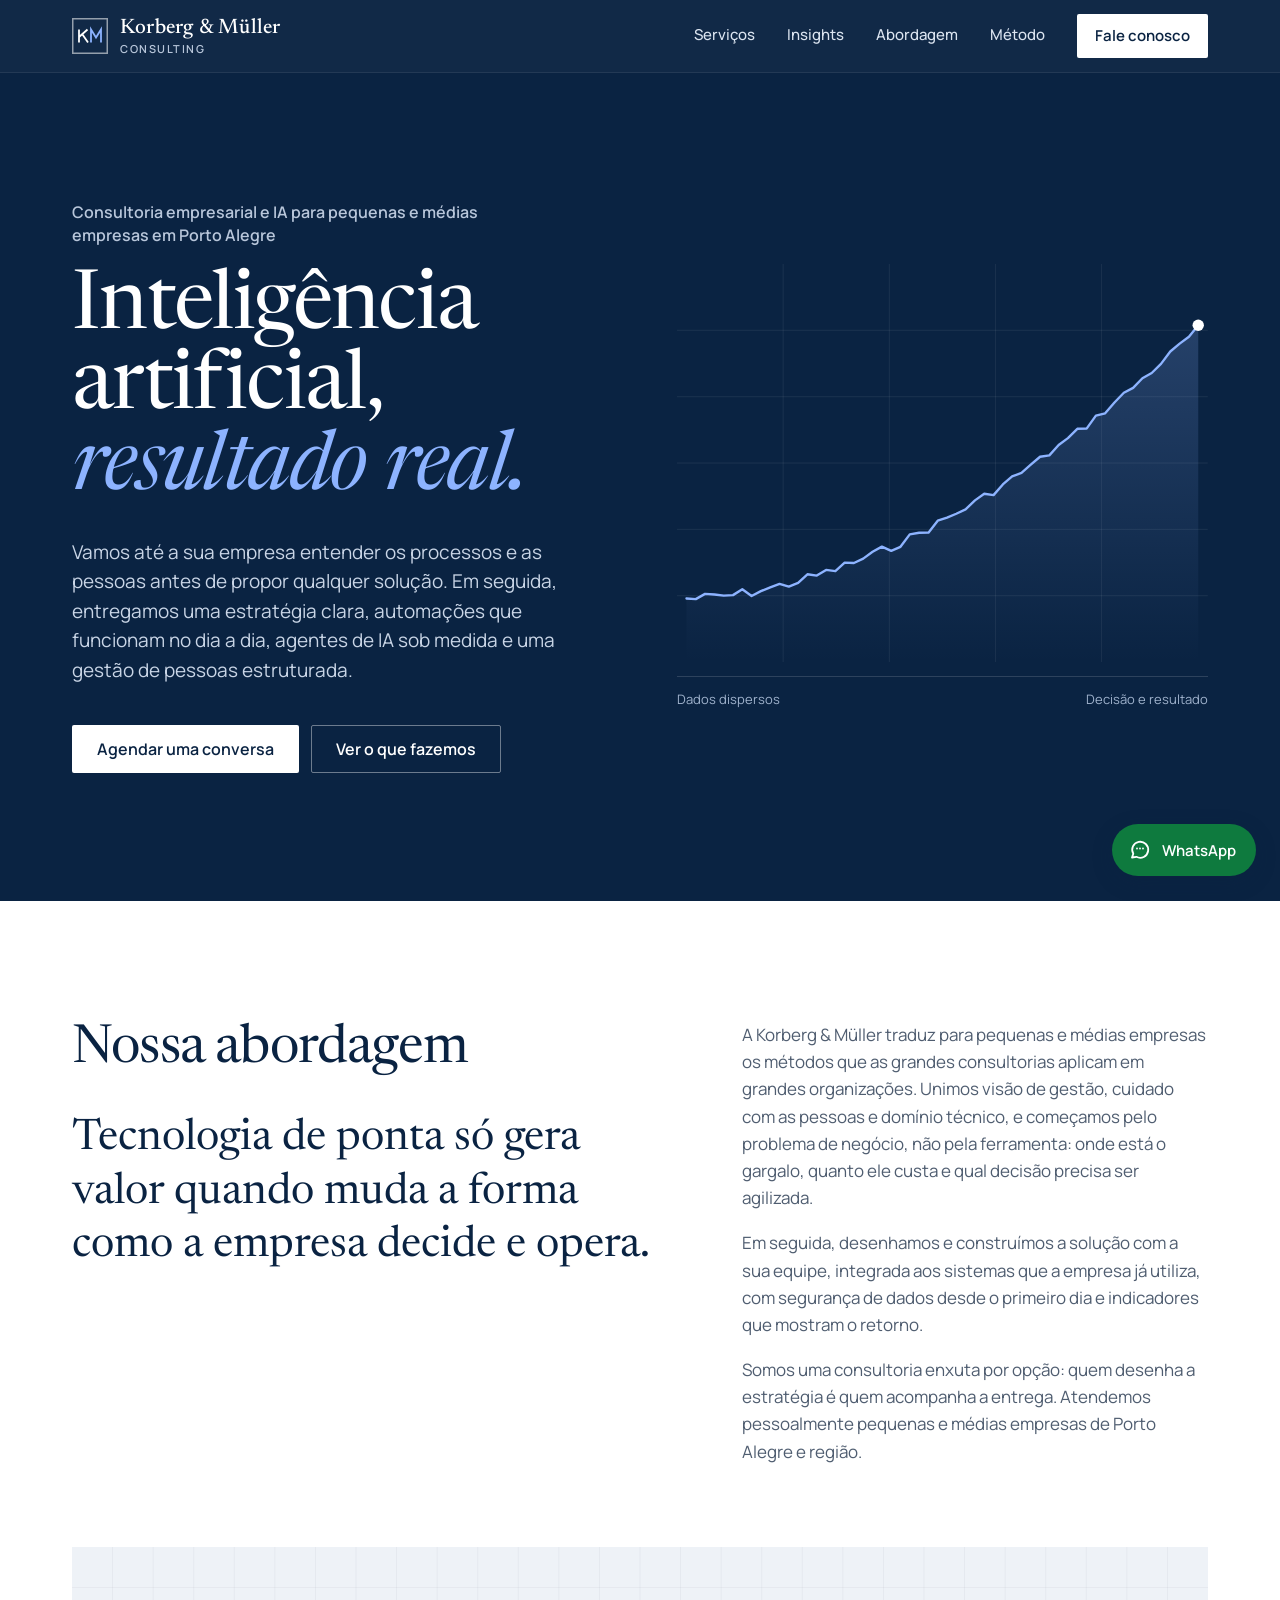
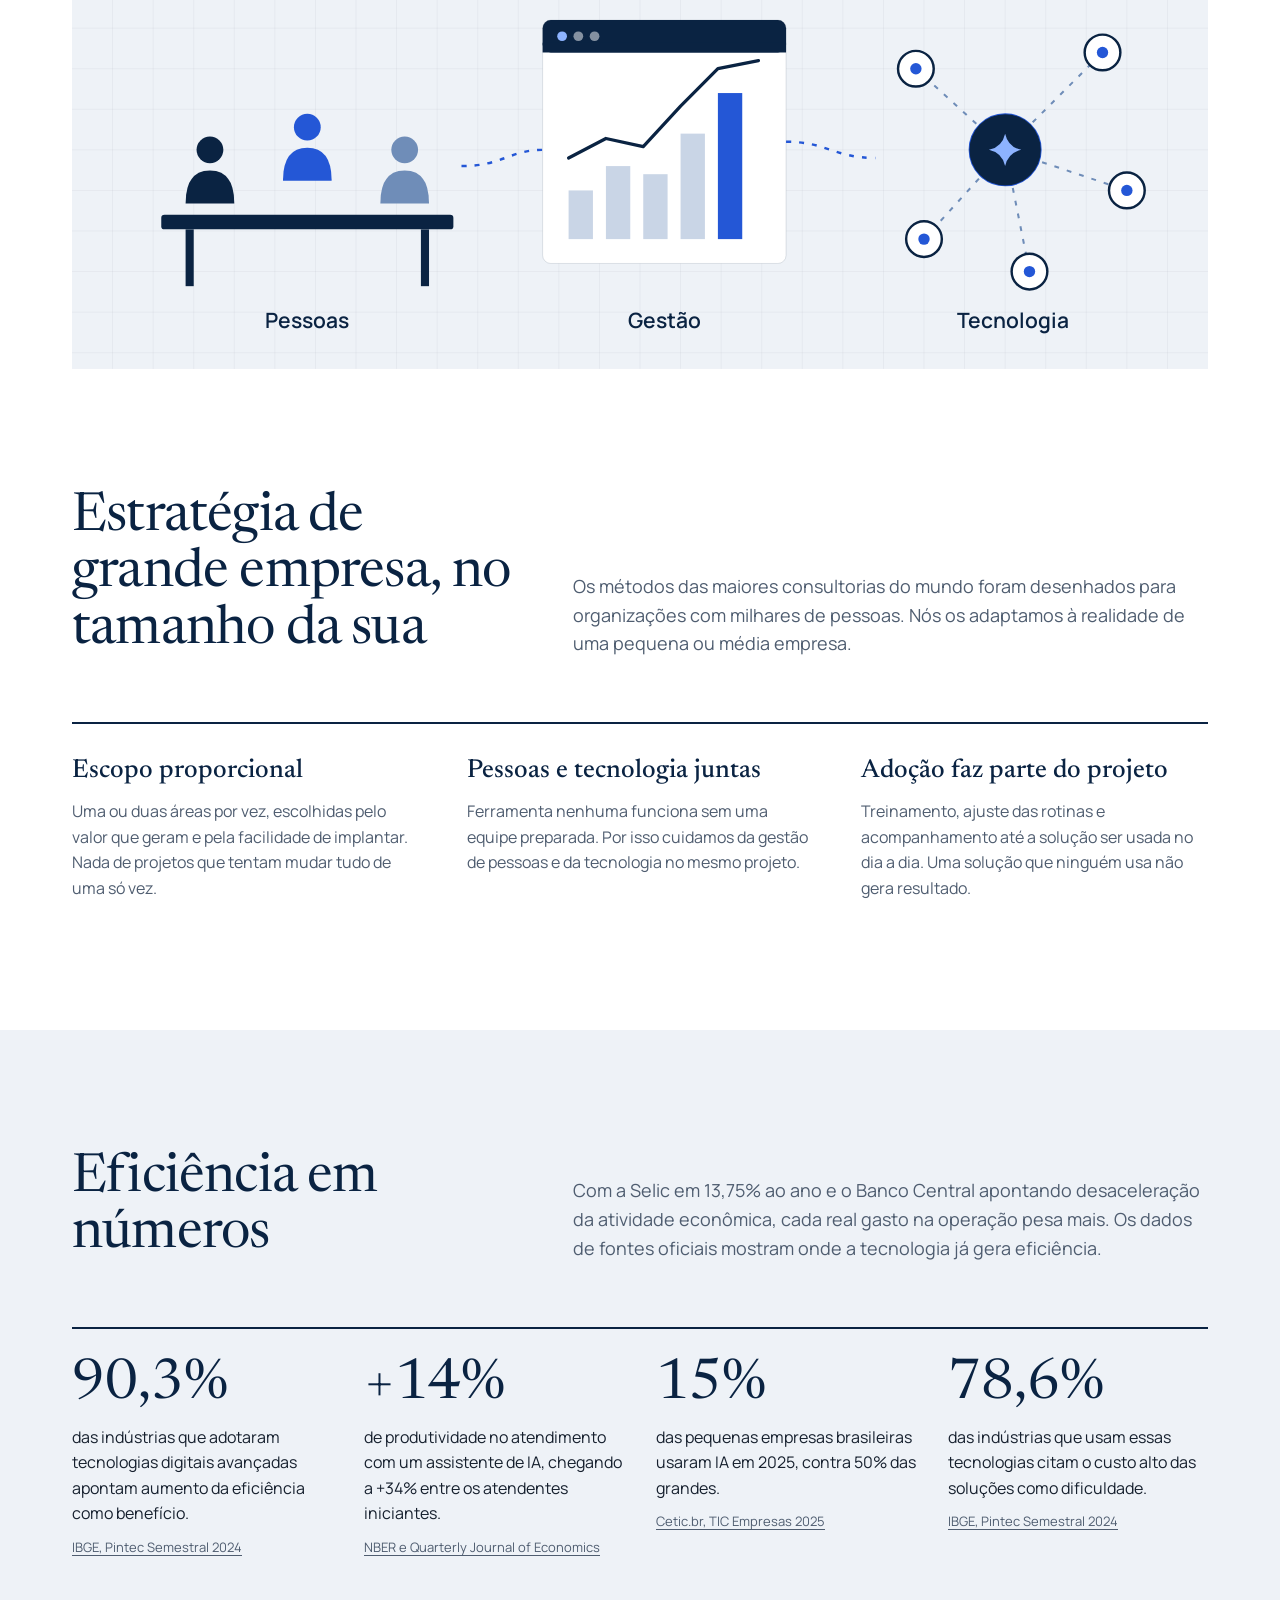
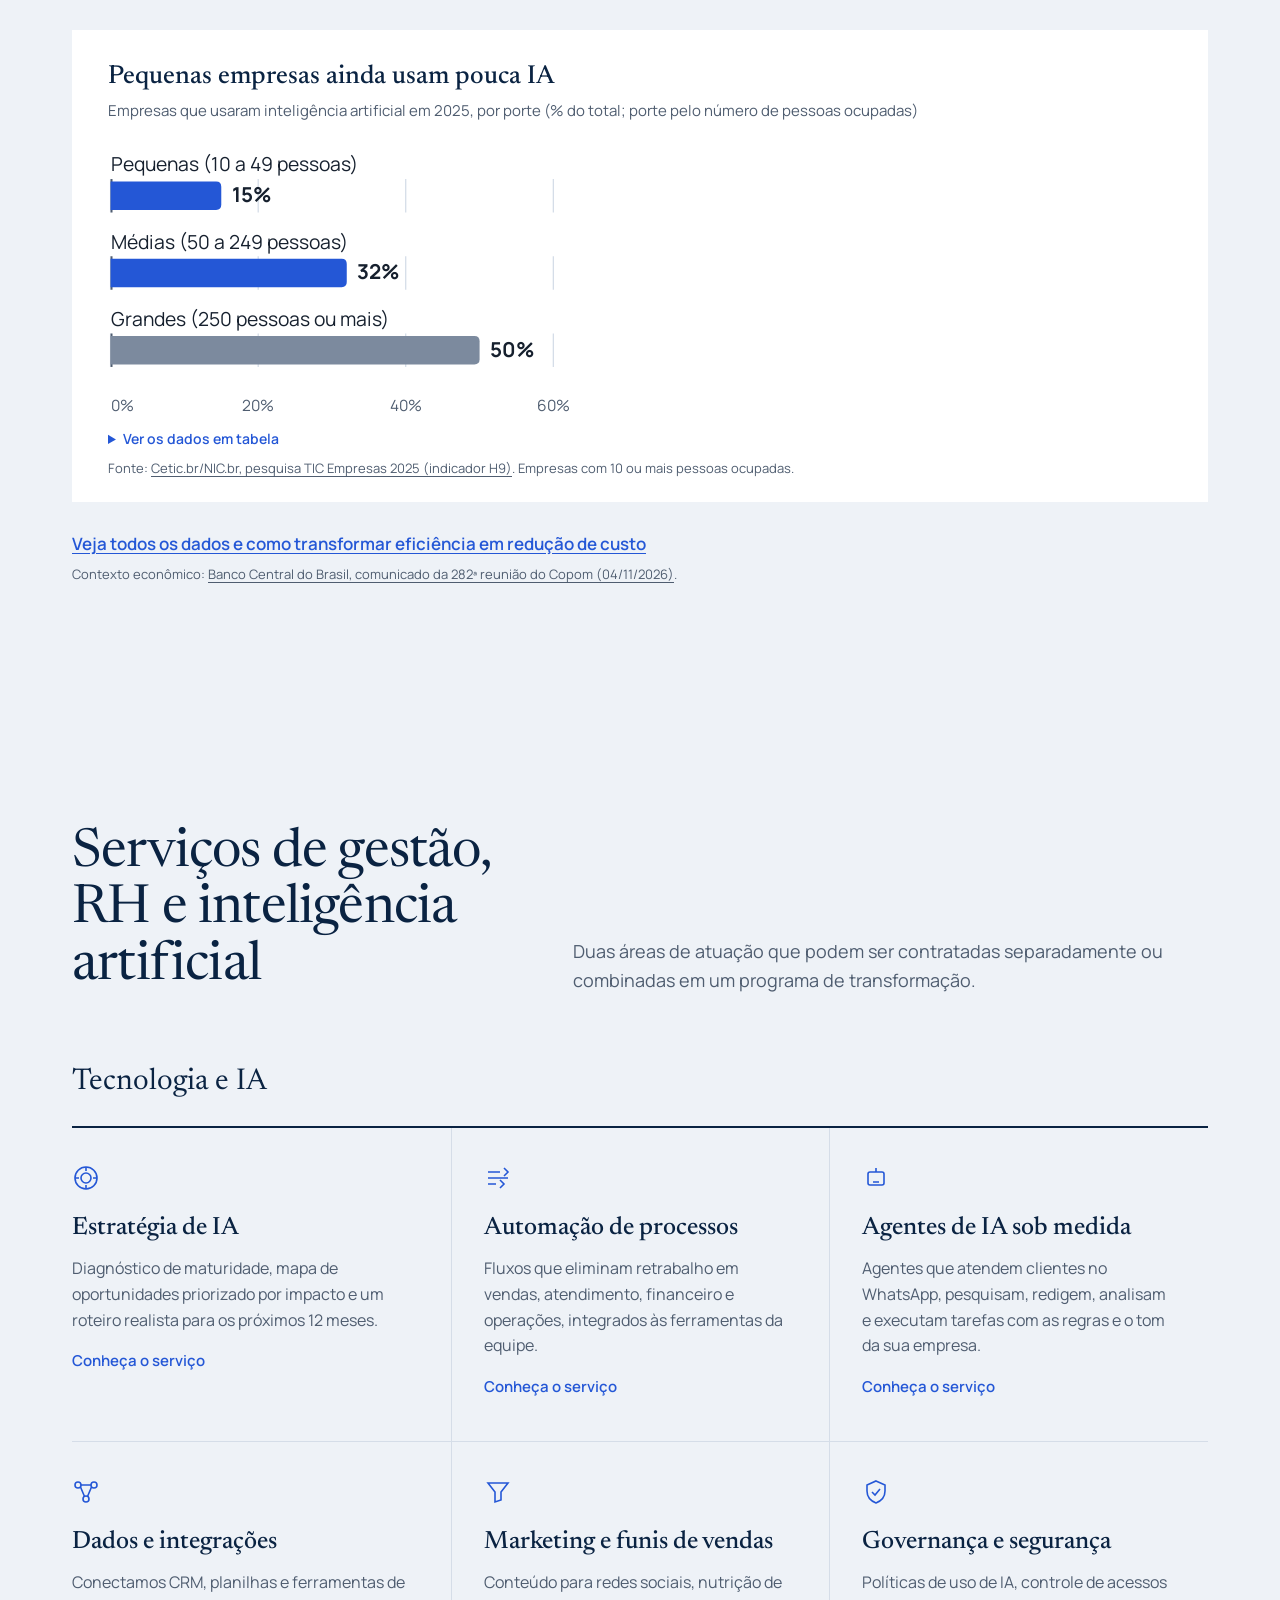
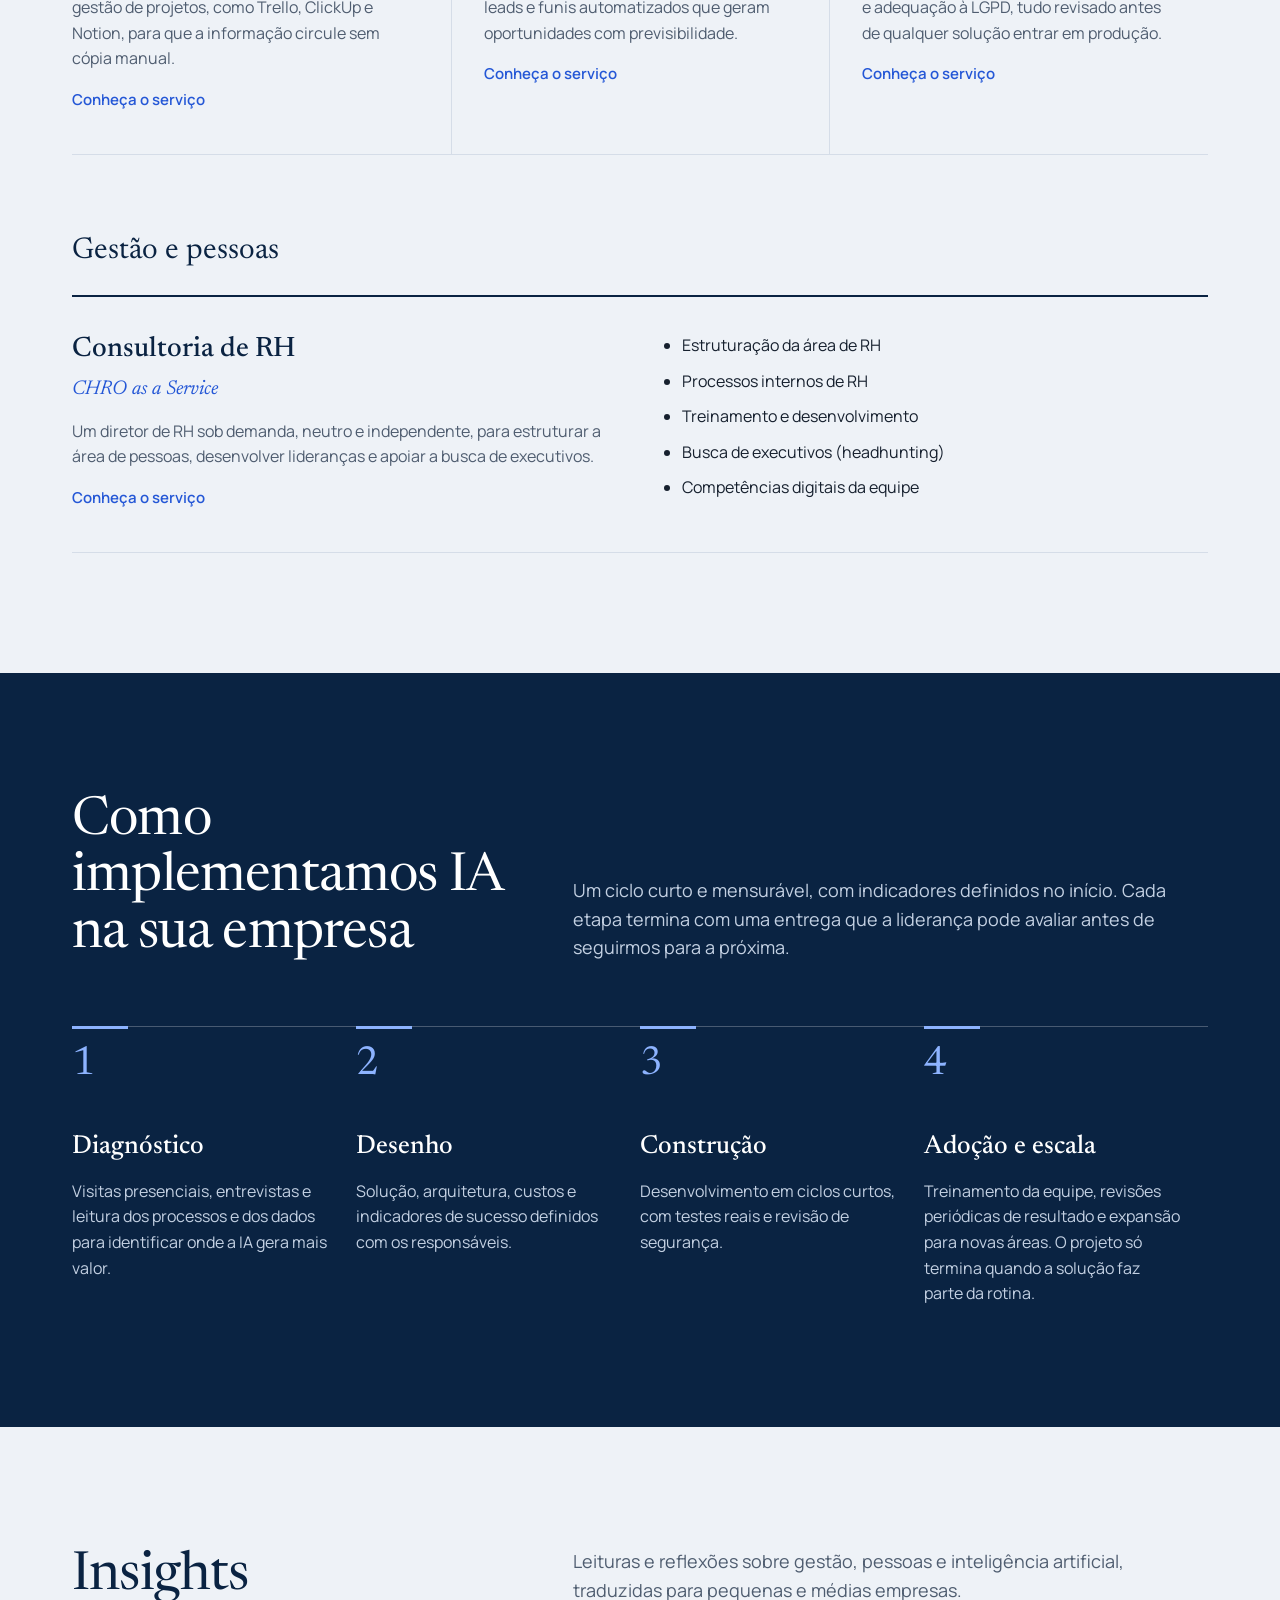
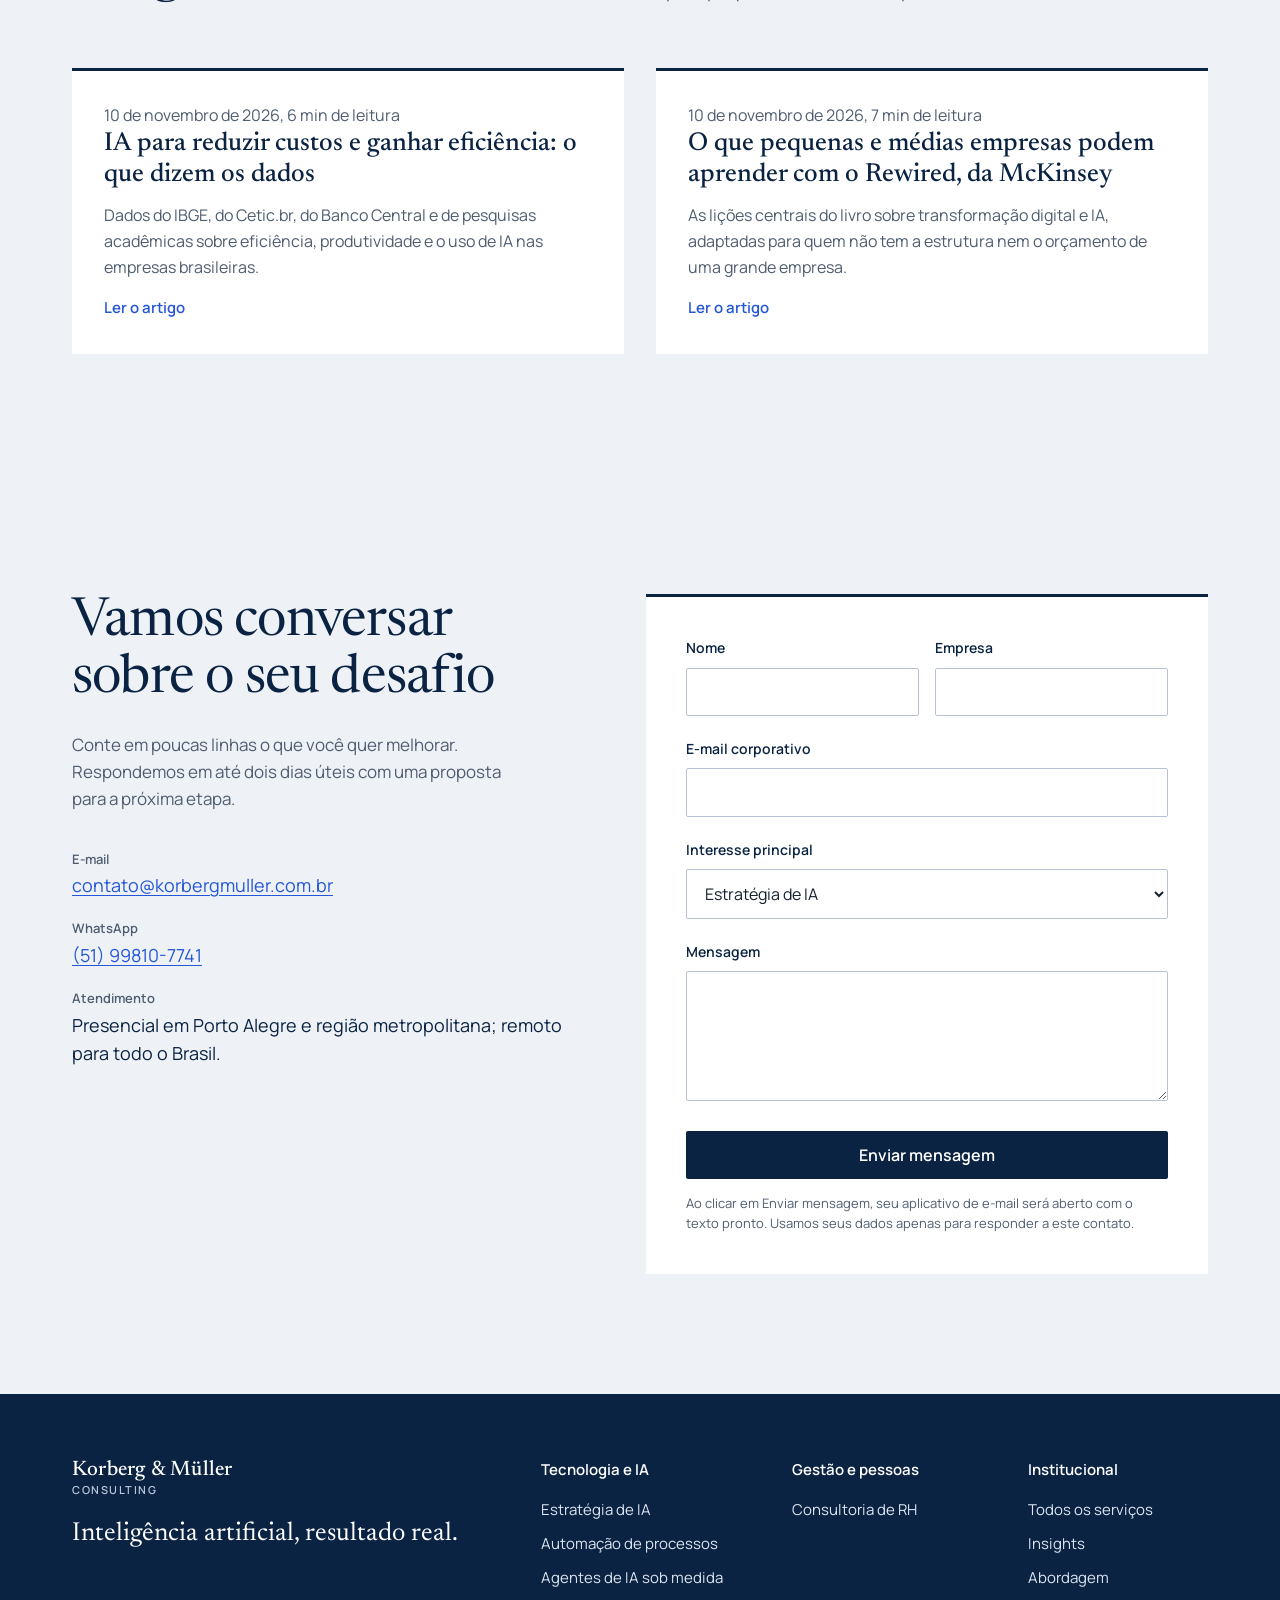
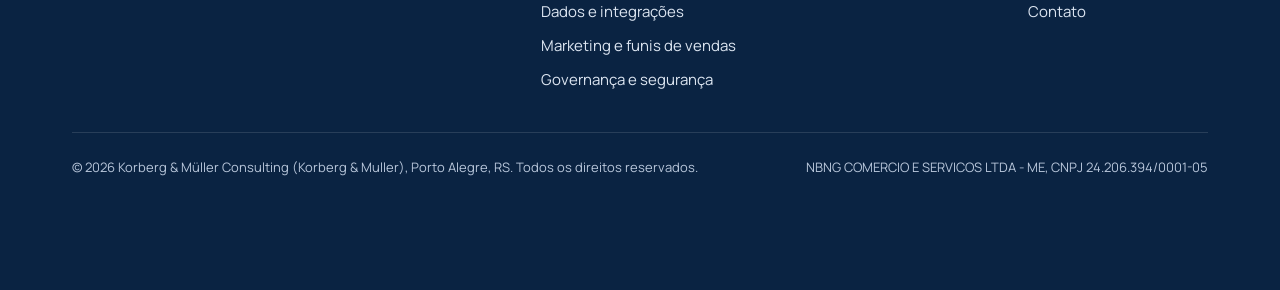
==== commit 3a12b41d: "Atualiza e-mail de contato para contato@korbergmuller.com.br Substitui o placeholder contato@seudomi" ====
--- a/index.html
+++ b/index.html
@@ -149,7 +149,7 @@
 <link rel="preconnect" href="https://fonts.gstatic.com" crossorigin>
 <link href="https://fonts.googleapis.com/css2?family=Manrope:wght@400;500;600;700&amp;family=Newsreader:ital,opsz,wght@0,6..72,400;0,6..72,500;0,6..72,600;1,6..72,400&amp;display=swap" rel="stylesheet">
 <script src="assets/js-flag.js"></script>
-<link rel="stylesheet" href="assets/site.css?v=8e140133c1">
+<link rel="stylesheet" href="assets/site.css?v=a3c588c64d">
 </head>
 <body>
 <a class="skip" href="#conteudo">Pular para o conteúdo</a>
@@ -404,7 +404,7 @@
           <h2 id="contato-title" style="margin-bottom:24px">Vamos conversar sobre o seu desafio</h2>
           <p>Conte em poucas linhas o que você quer melhorar. Respondemos em até dois dias úteis com uma proposta para a próxima etapa.</p>
           <dl>
-            <div><dt>E-mail</dt><dd>[contato@seudominio.com.br]</dd></div>
+            <div><dt>E-mail</dt><dd><a href="mailto:contato@korbergmuller.com.br">contato@korbergmuller.com.br</a></dd></div>
             <div><dt>WhatsApp</dt><dd><a href="https://wa.me/5551998107741?text=Ol%C3%A1%21%20Vim%20pelo%20site%20da%20Korberg%20%26%20M%C3%BCller%20e%20gostaria%20de%20conversar%20sobre%20um%20projeto." target="_blank" rel="noopener">(51) 99810-7741</a></dd></div>
             <div><dt>Atendimento</dt><dd>Presencial em Porto Alegre e região metropolitana; remoto para todo o Brasil.</dd></div>
           </dl>
@@ -479,6 +479,6 @@
   <span>WhatsApp</span>
 </a>
 
-<script src="assets/site.js?v=8e140133c1" defer></script>
+<script src="assets/site.js?v=a3c588c64d" defer></script>
 </body>
 </html>
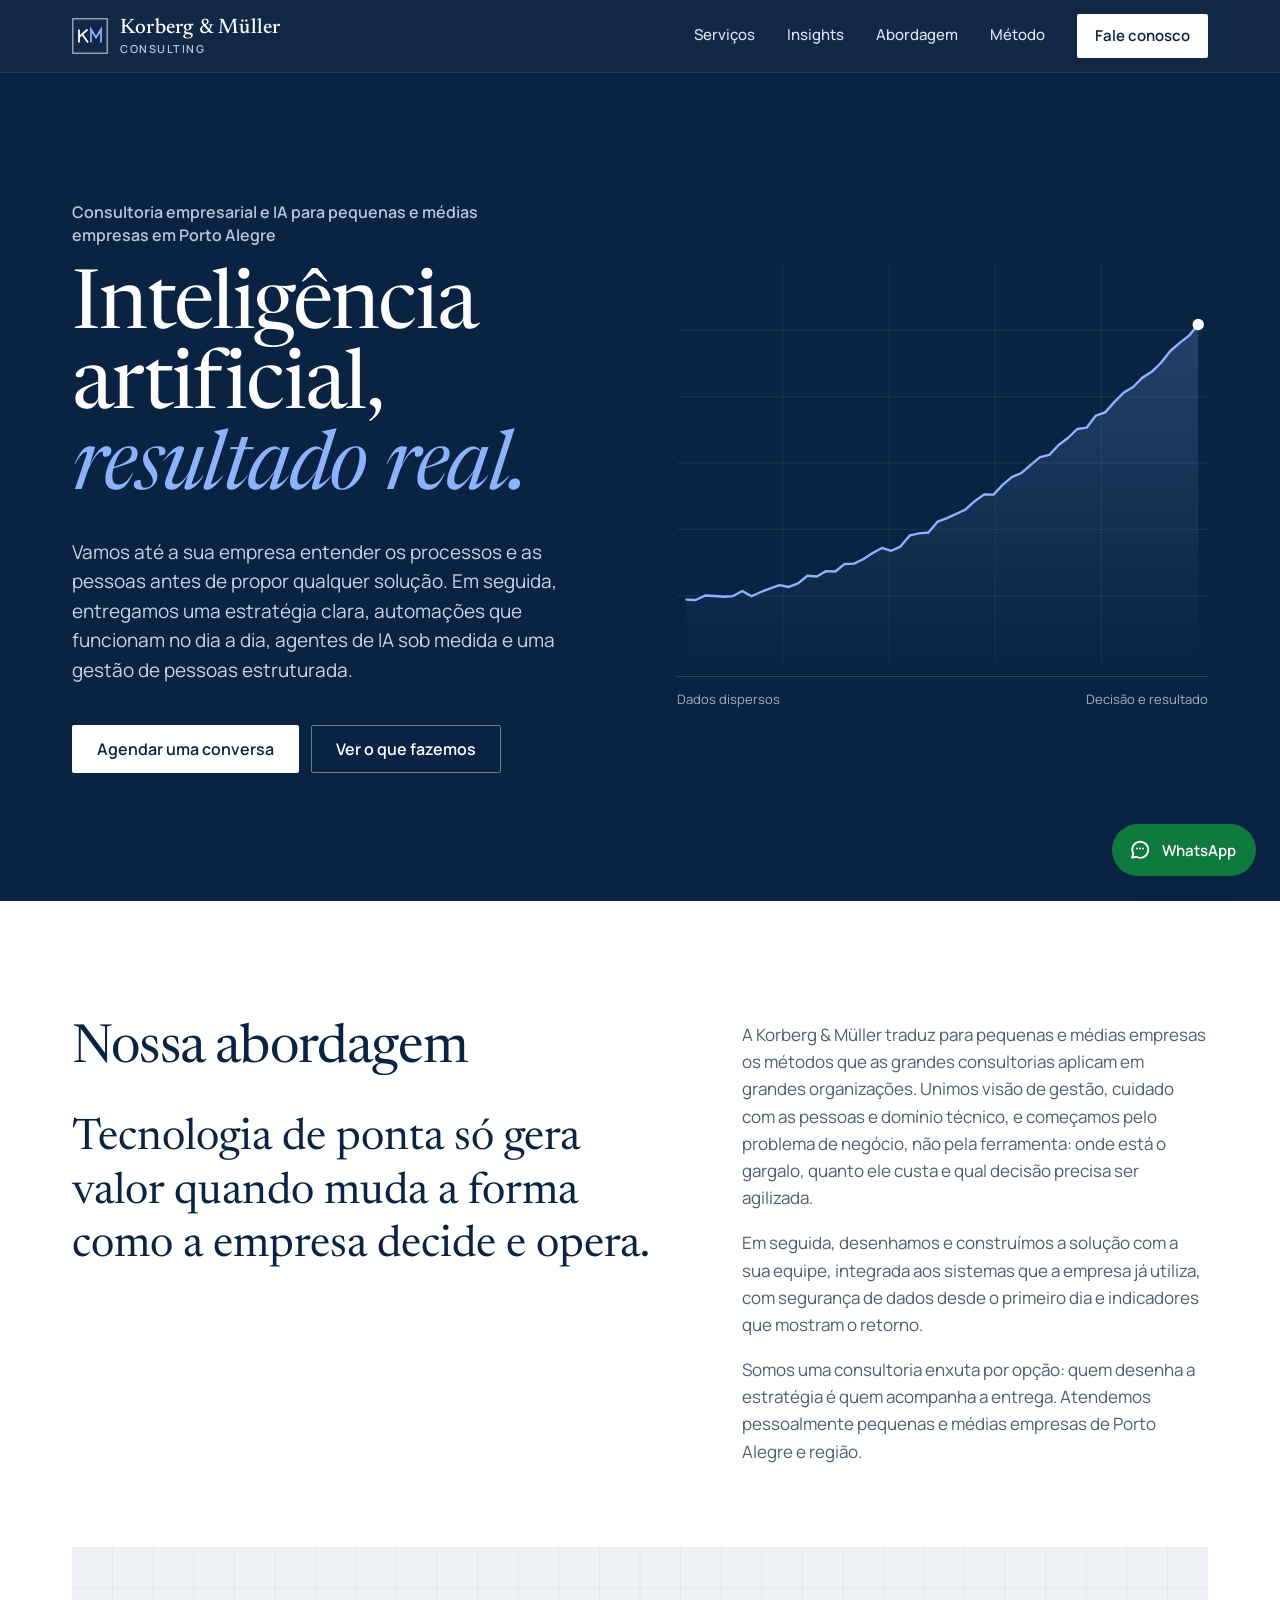
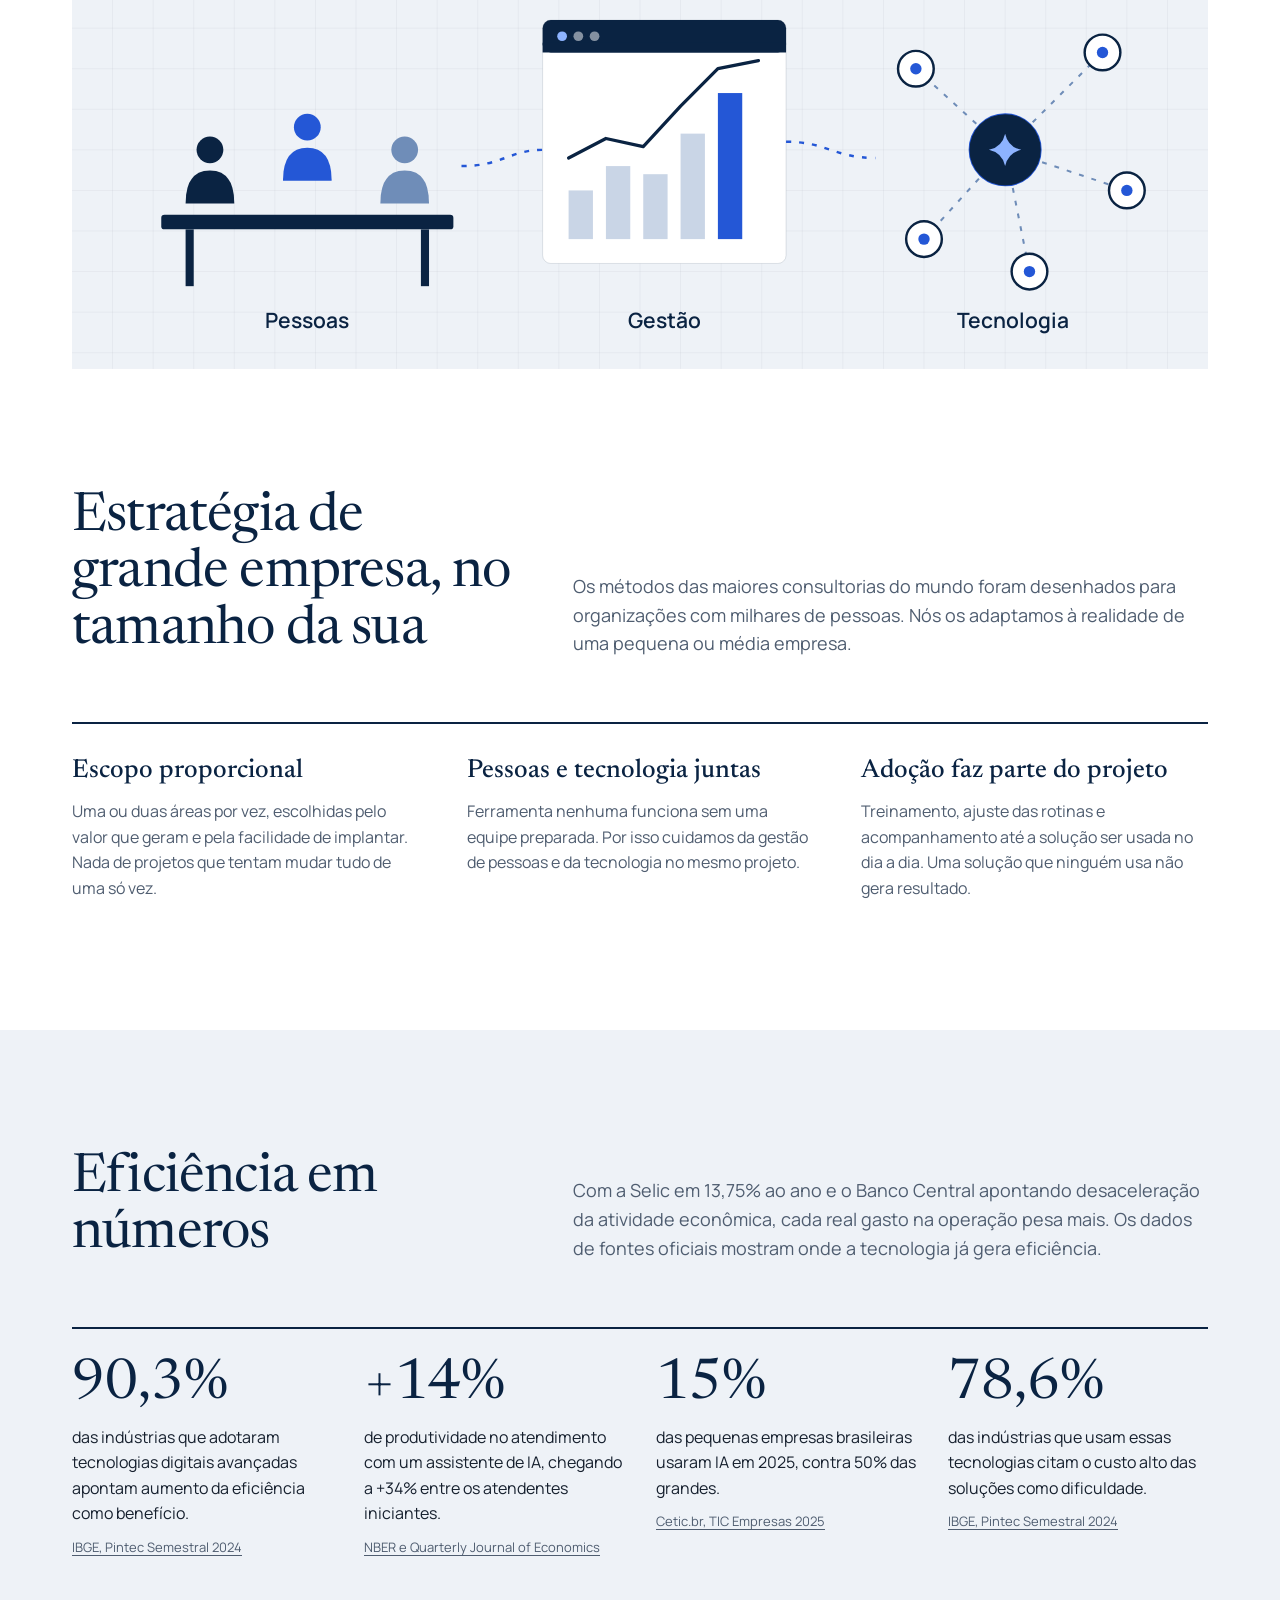
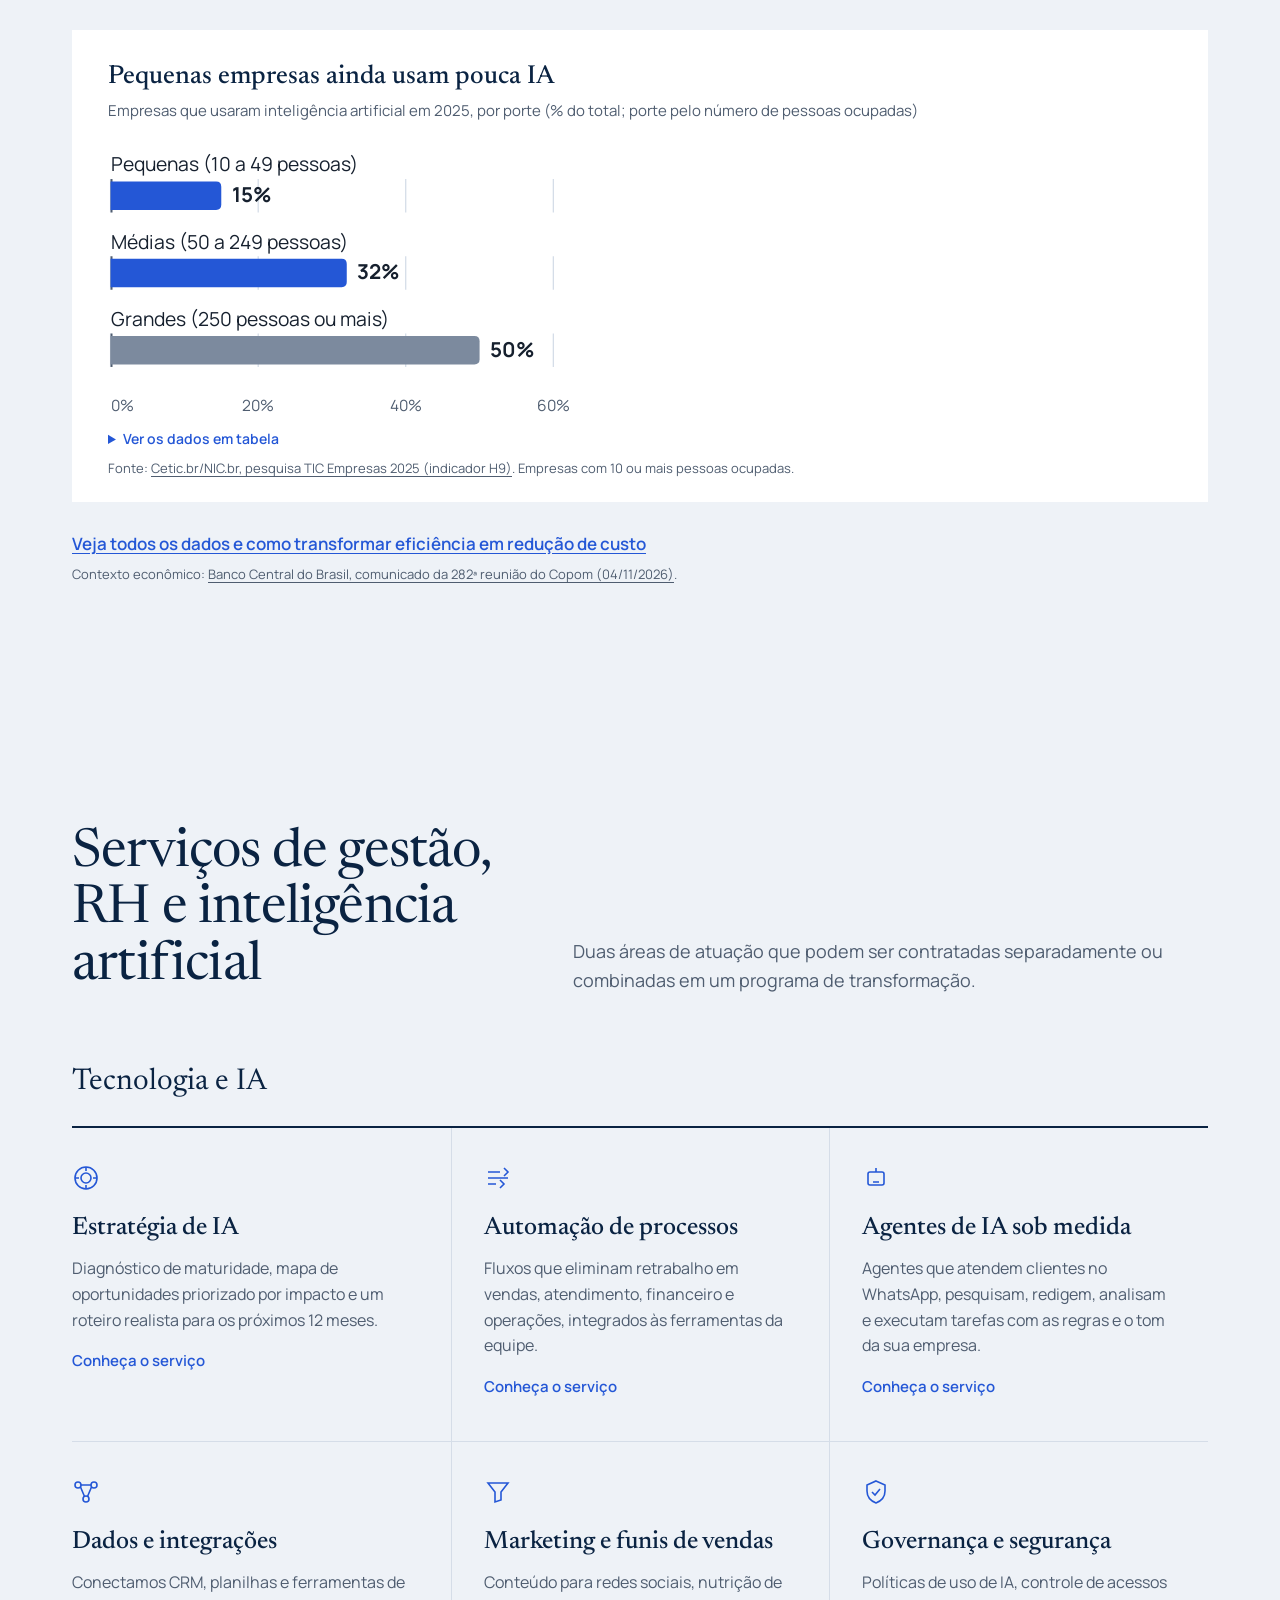
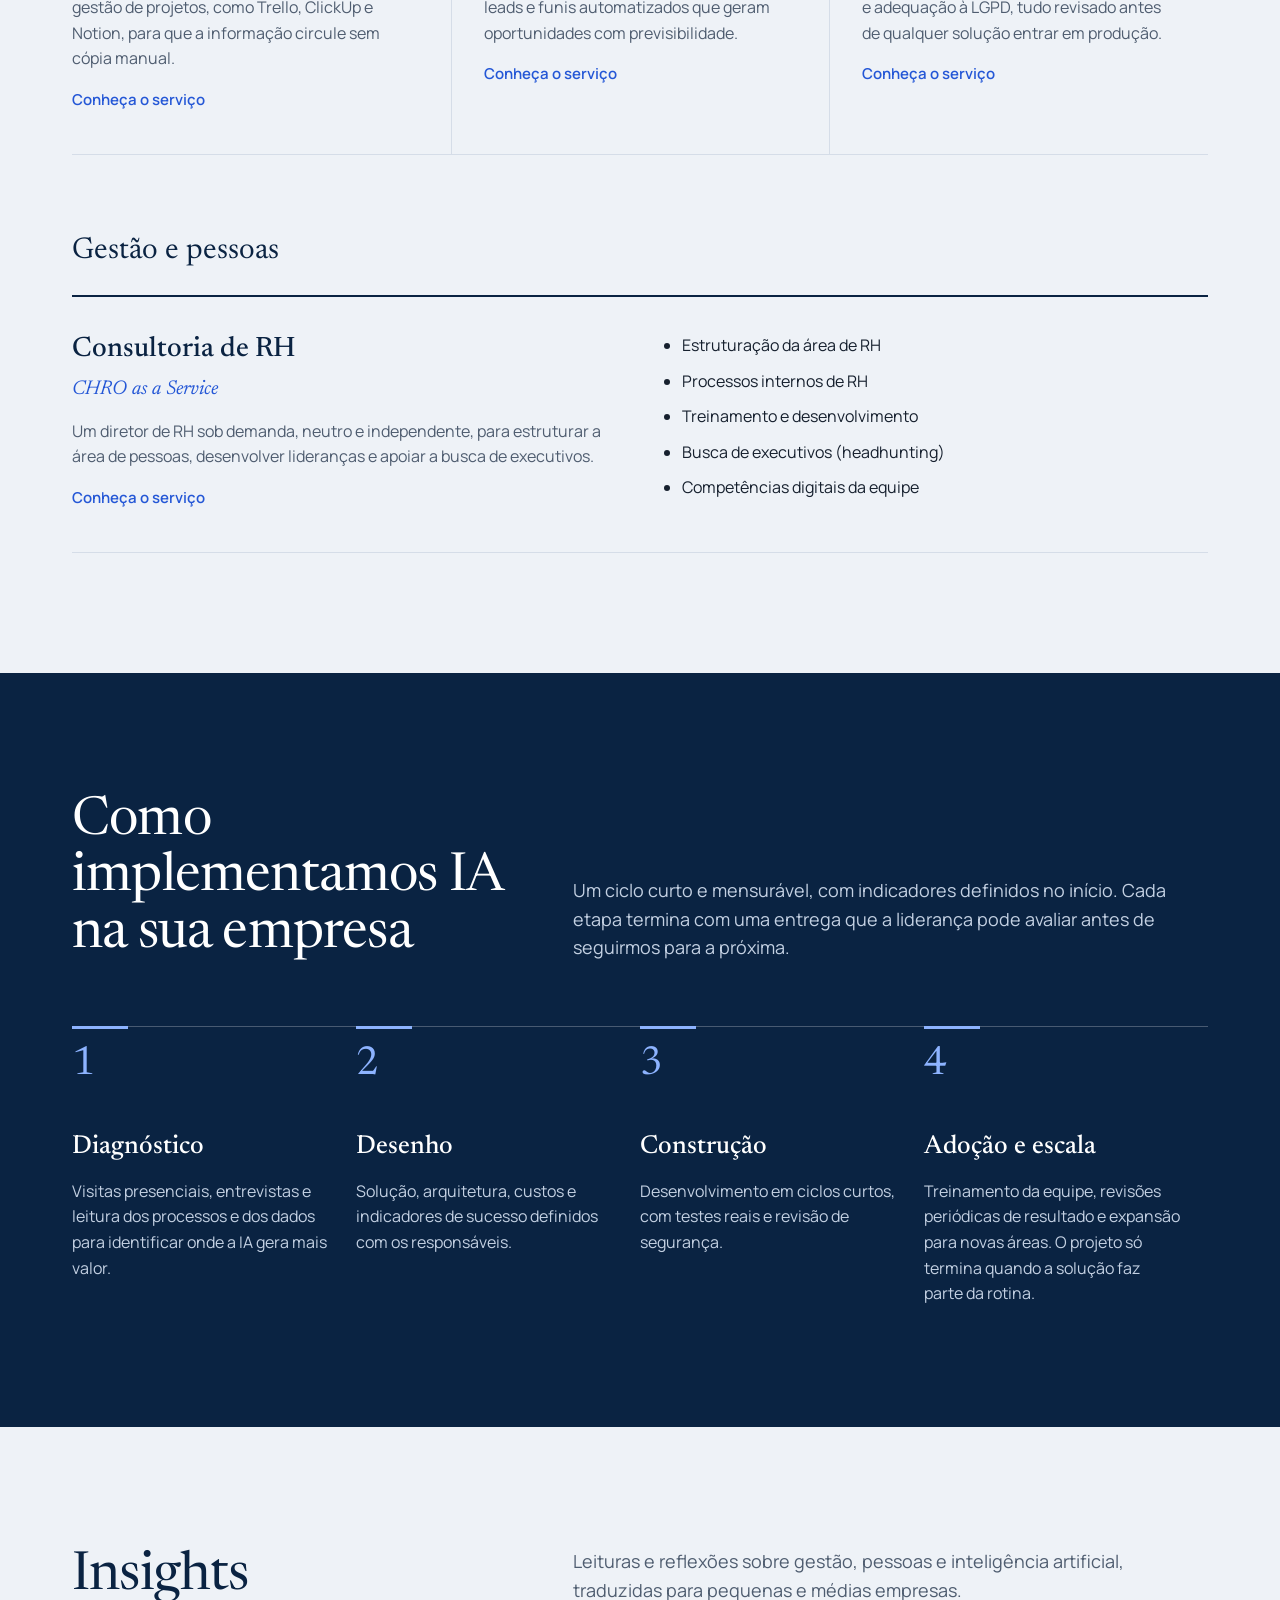
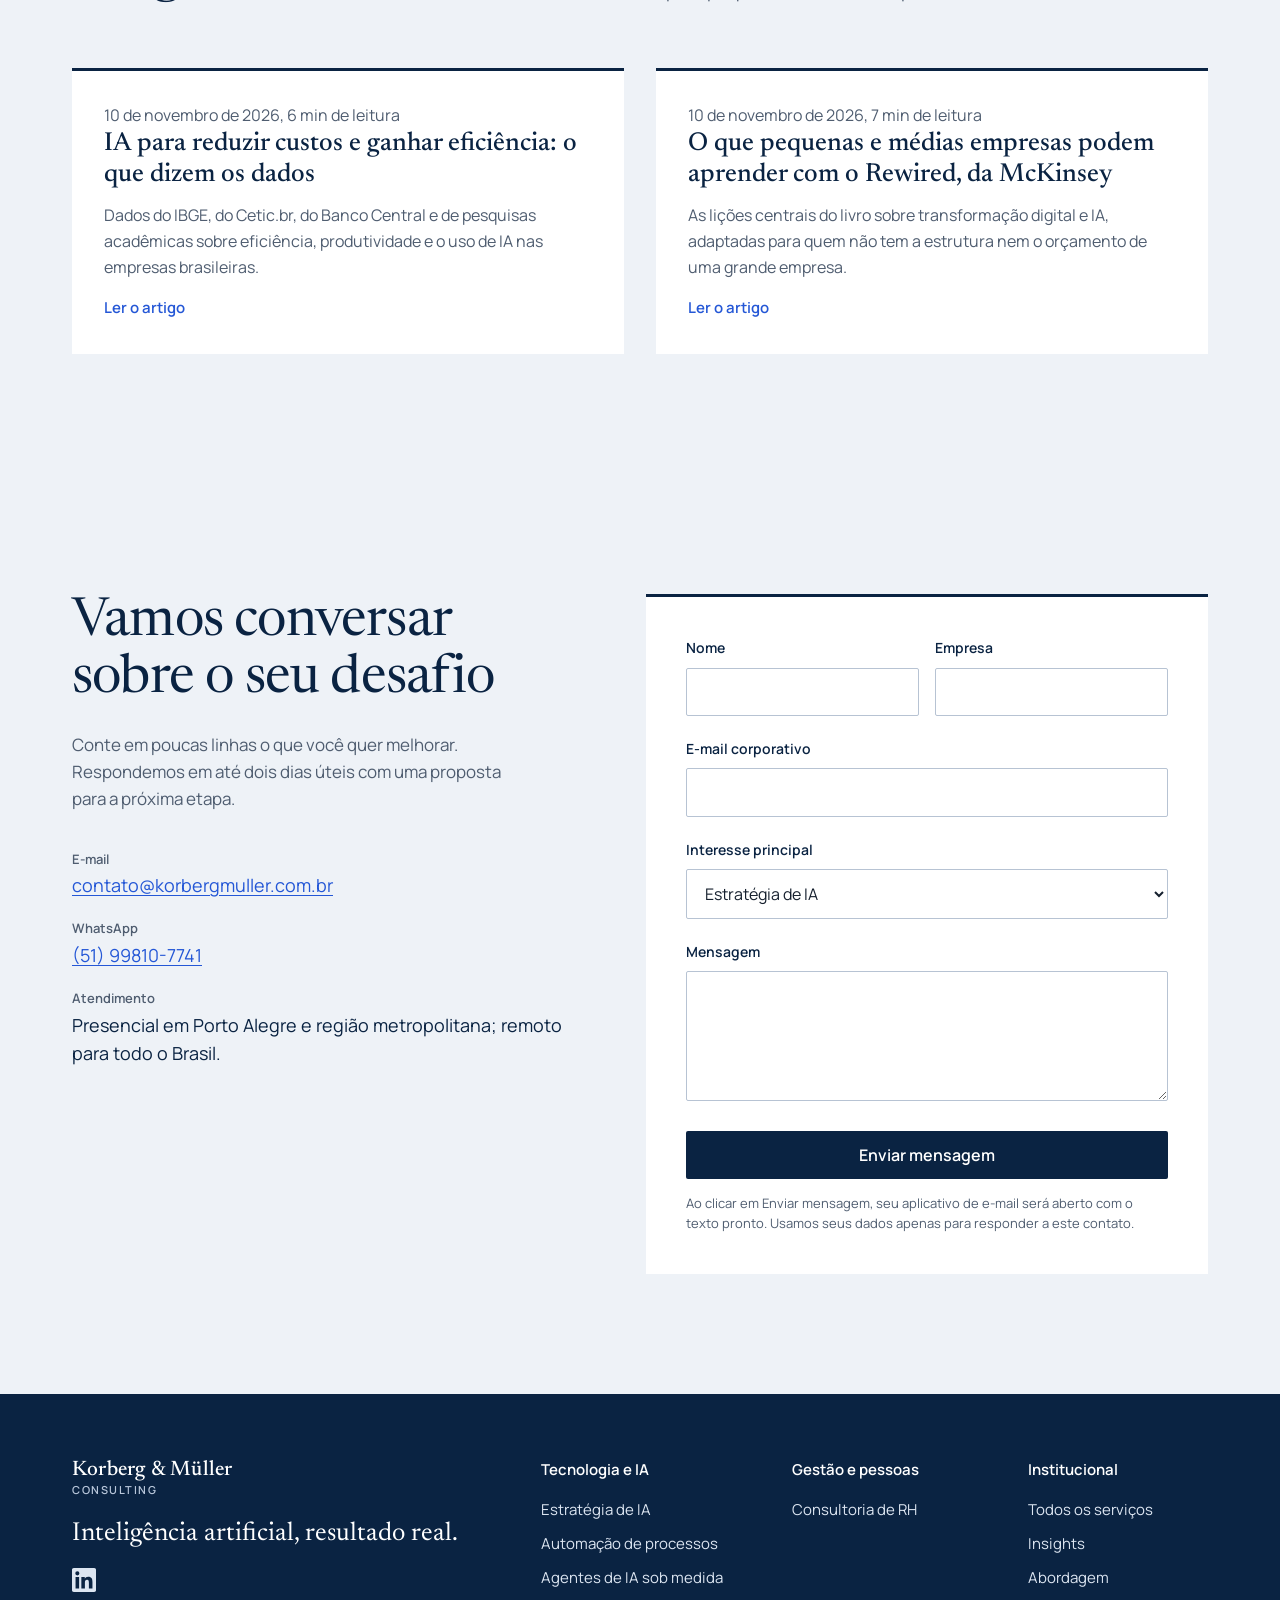
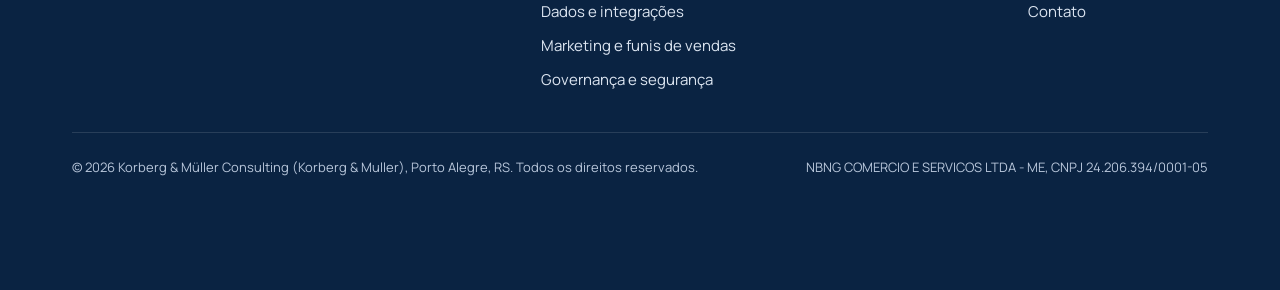
==== commit 825000d7: "Adiciona ícone do LinkedIn no rodapé do site Link para a página da Korberg & Müller no LinkedIn, com" ====
--- a/index.html
+++ b/index.html
@@ -443,6 +443,9 @@
       <div>
         <span class="brand-name" style="color:#fff">Korberg &amp; Müller<small>CONSULTING</small></span>
         <p class="slogan">Inteligência artificial, resultado real.</p>
+        <div class="foot-social">
+          <a href="https://www.linkedin.com/company/korberg-m%C3%BCller-consulting/" target="_blank" rel="noopener" aria-label="LinkedIn da Korberg &amp; Müller"><svg viewBox="0 0 24 24" fill="currentColor" aria-hidden="true"><path d="M20.447 20.452h-3.554v-5.569c0-1.328-.027-3.037-1.852-3.037-1.853 0-2.136 1.445-2.136 2.939v5.667H9.351V9h3.414v1.561h.046c.477-.9 1.637-1.85 3.37-1.85 3.601 0 4.267 2.37 4.267 5.455v6.286zM5.337 7.433a2.062 2.062 0 01-2.063-2.065 2.064 2.064 0 112.063 2.065zm1.782 13.019H3.555V9h3.564v11.452zM22.225 0H1.771C.792 0 0 .774 0 1.729v20.542C0 23.227.792 24 1.771 24h20.451C23.2 24 24 23.227 24 22.271V1.729C24 .774 23.2 0 22.222 0h.003z"/></svg></a>
+        </div>
       </div>
       <div class="foot-cols">
       <nav class="foot-col" aria-label="Tecnologia e IA">
--- a/assets/site.css
+++ b/assets/site.css
@@ -419,5 +419,9 @@
 .foot-title{margin:0 0 6px;font-weight:600;color:#fff;font-size:15px}
 .foot-col a{color:#DCE5F1;text-decoration:none;font-size:15px}
 .foot-col a:hover{color:#fff;text-decoration:underline}
+.foot-social{margin-top:12px;display:flex;gap:12px}
+.foot-social a{color:#DCE5F1;transition:color .2s}
+.foot-social a:hover{color:#fff}
+.foot-social svg{width:24px;height:24px}
 .visually-hidden{position:absolute!important;width:1px;height:1px;padding:0;margin:-1px;overflow:hidden;clip:rect(0,0,0,0);white-space:nowrap;border:0}
 .nav a[aria-current="page"]{color:#fff;text-decoration:underline;text-underline-offset:6px}
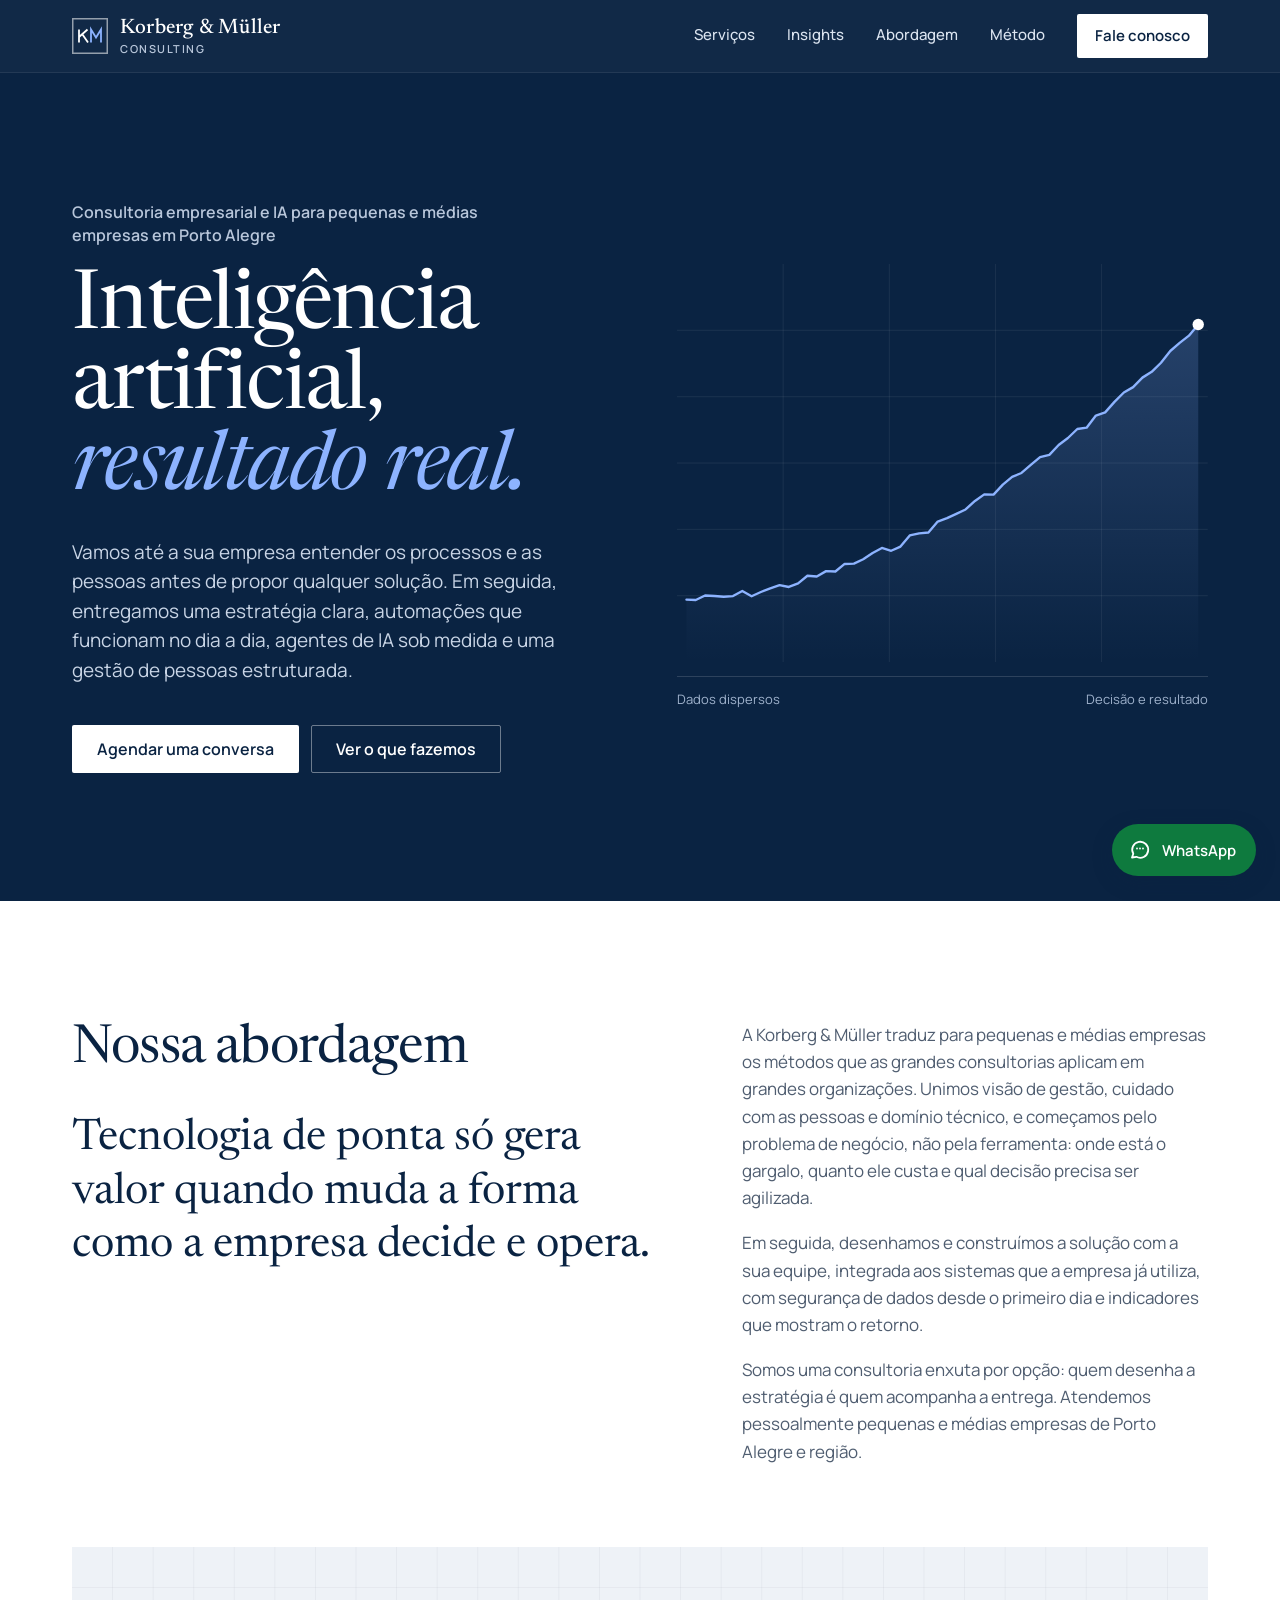
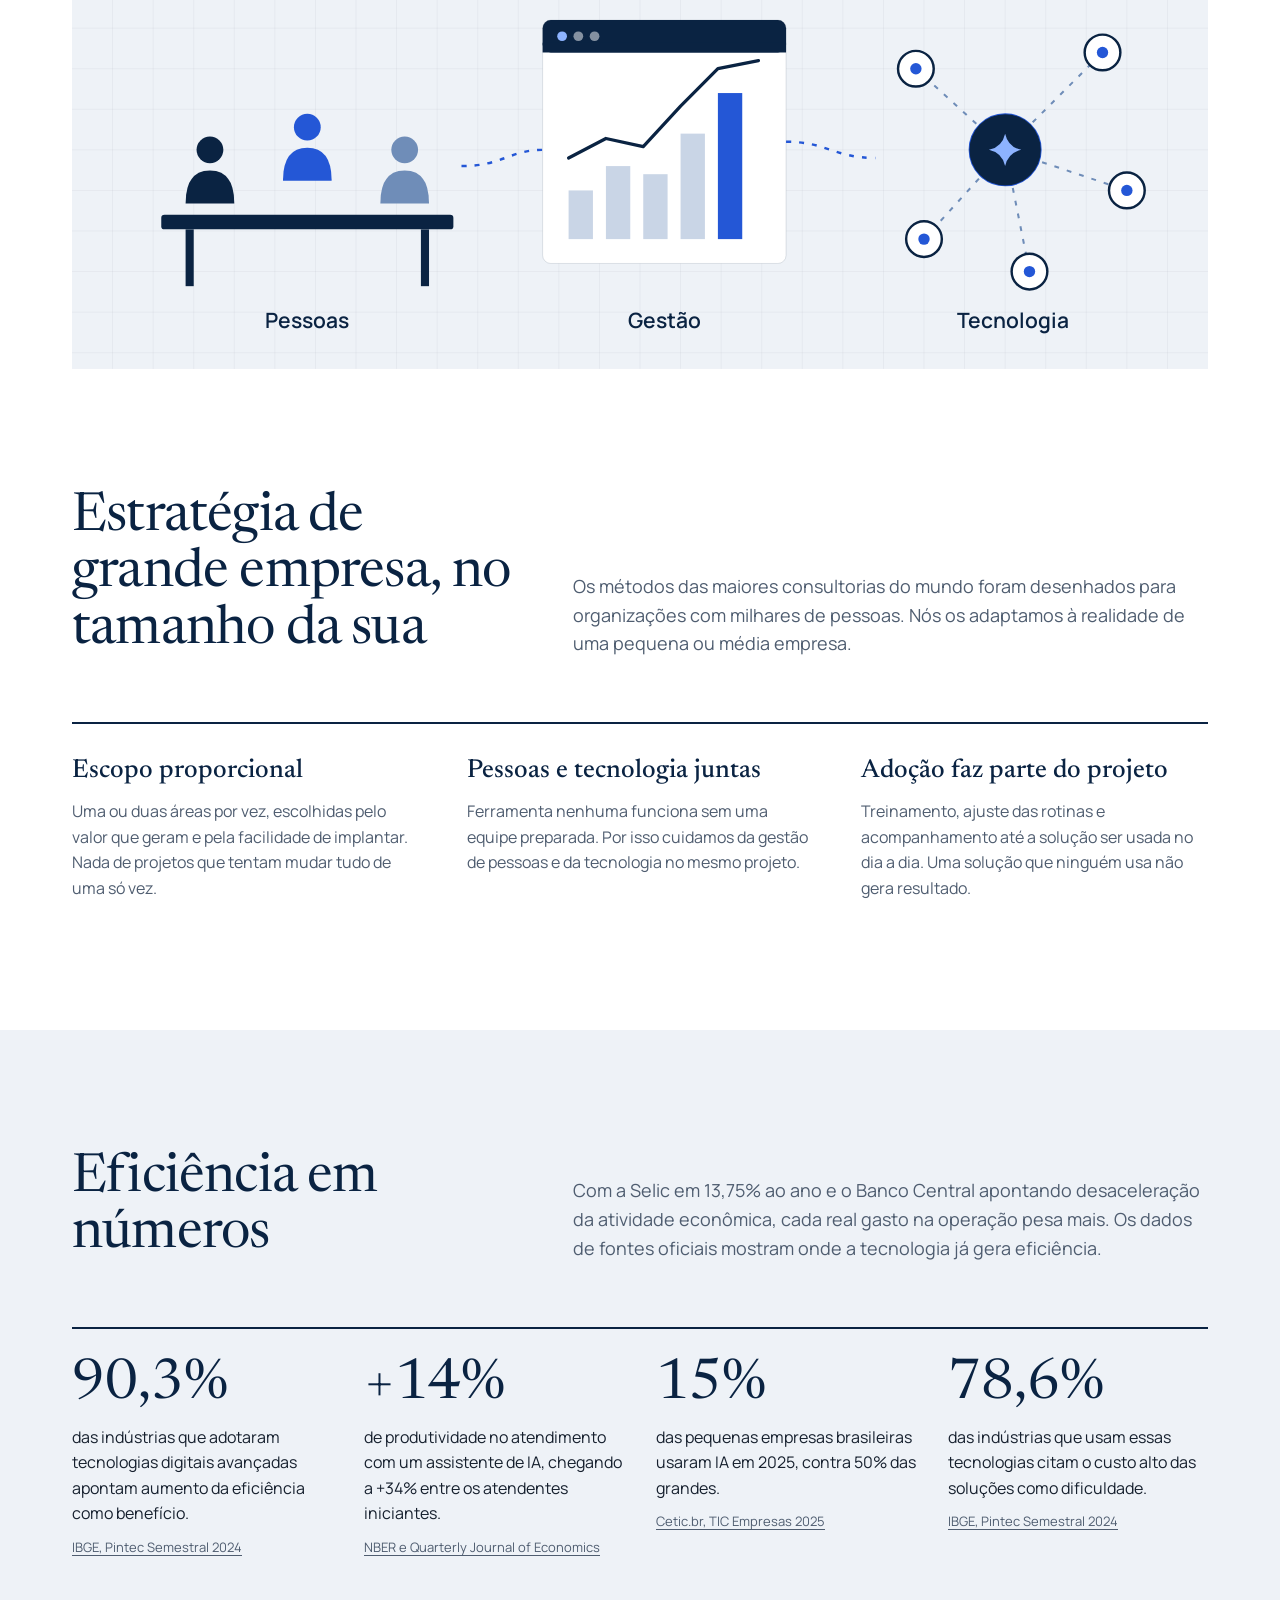
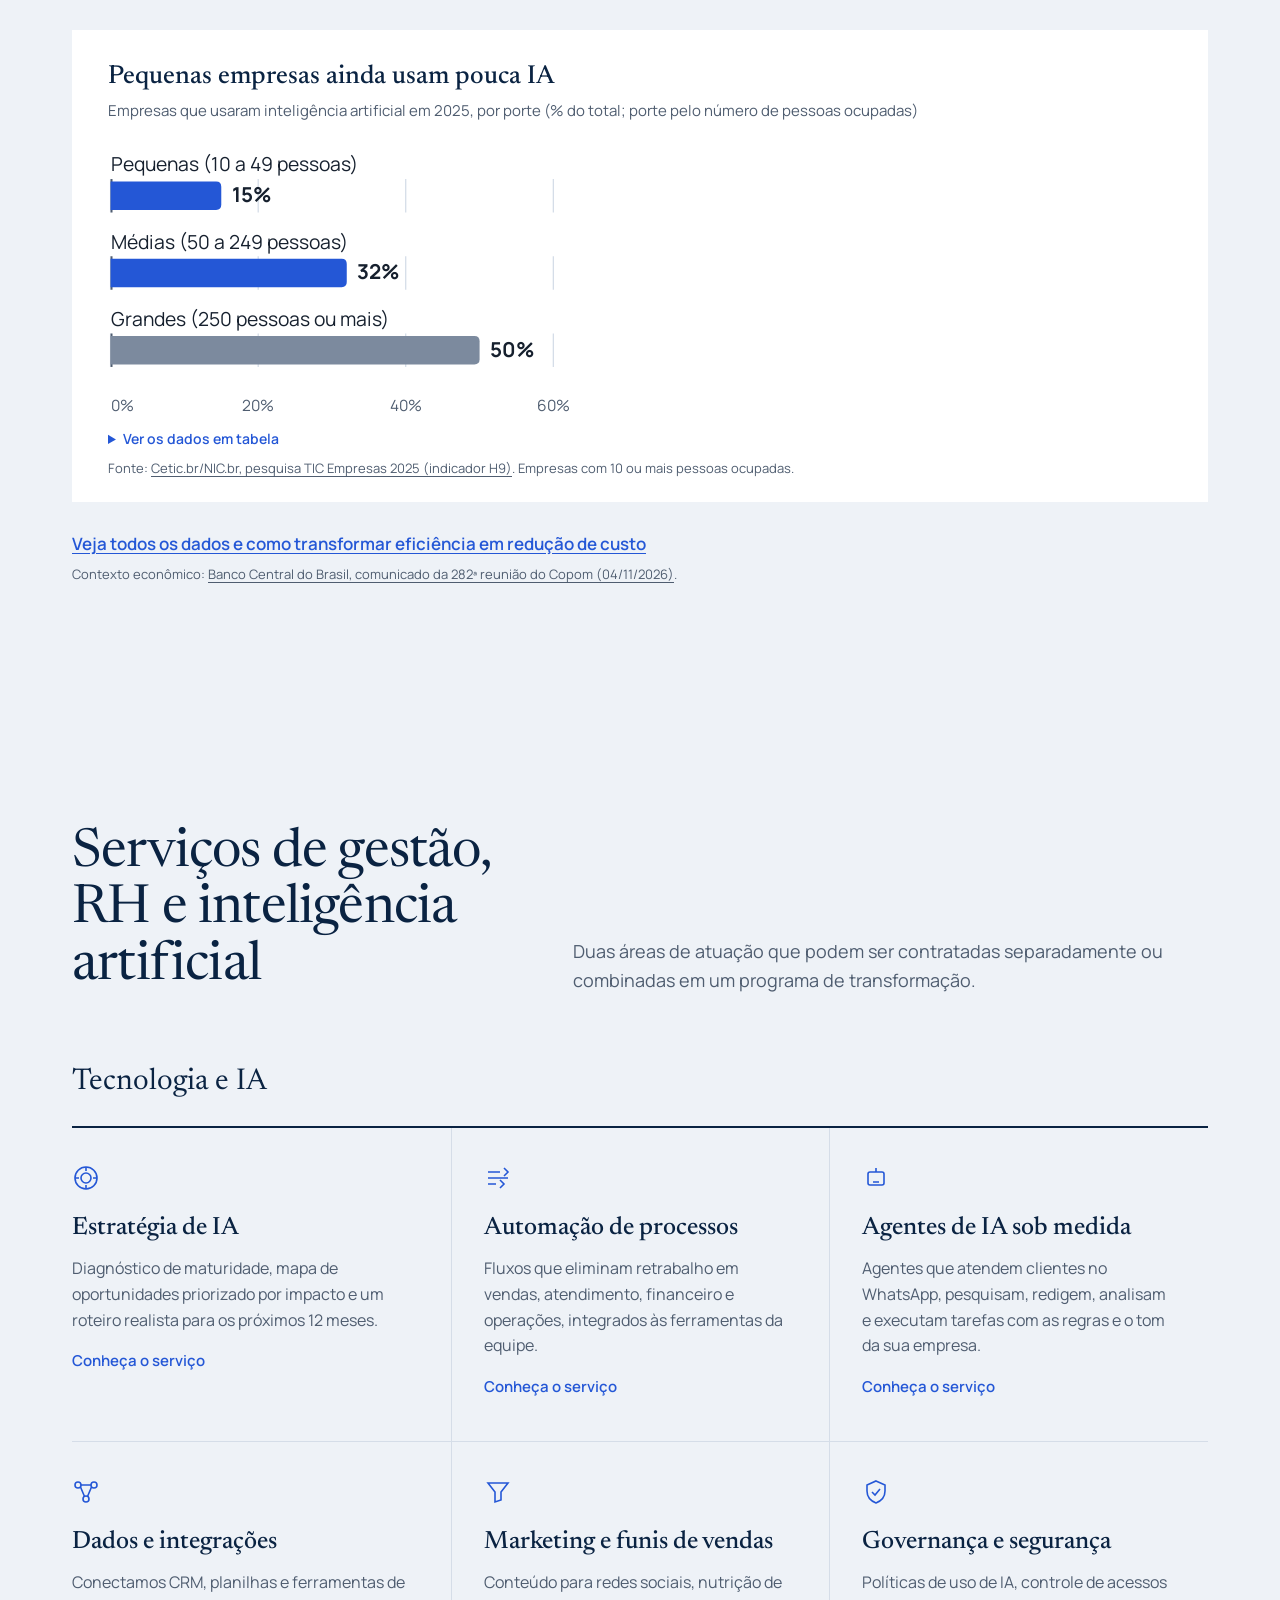
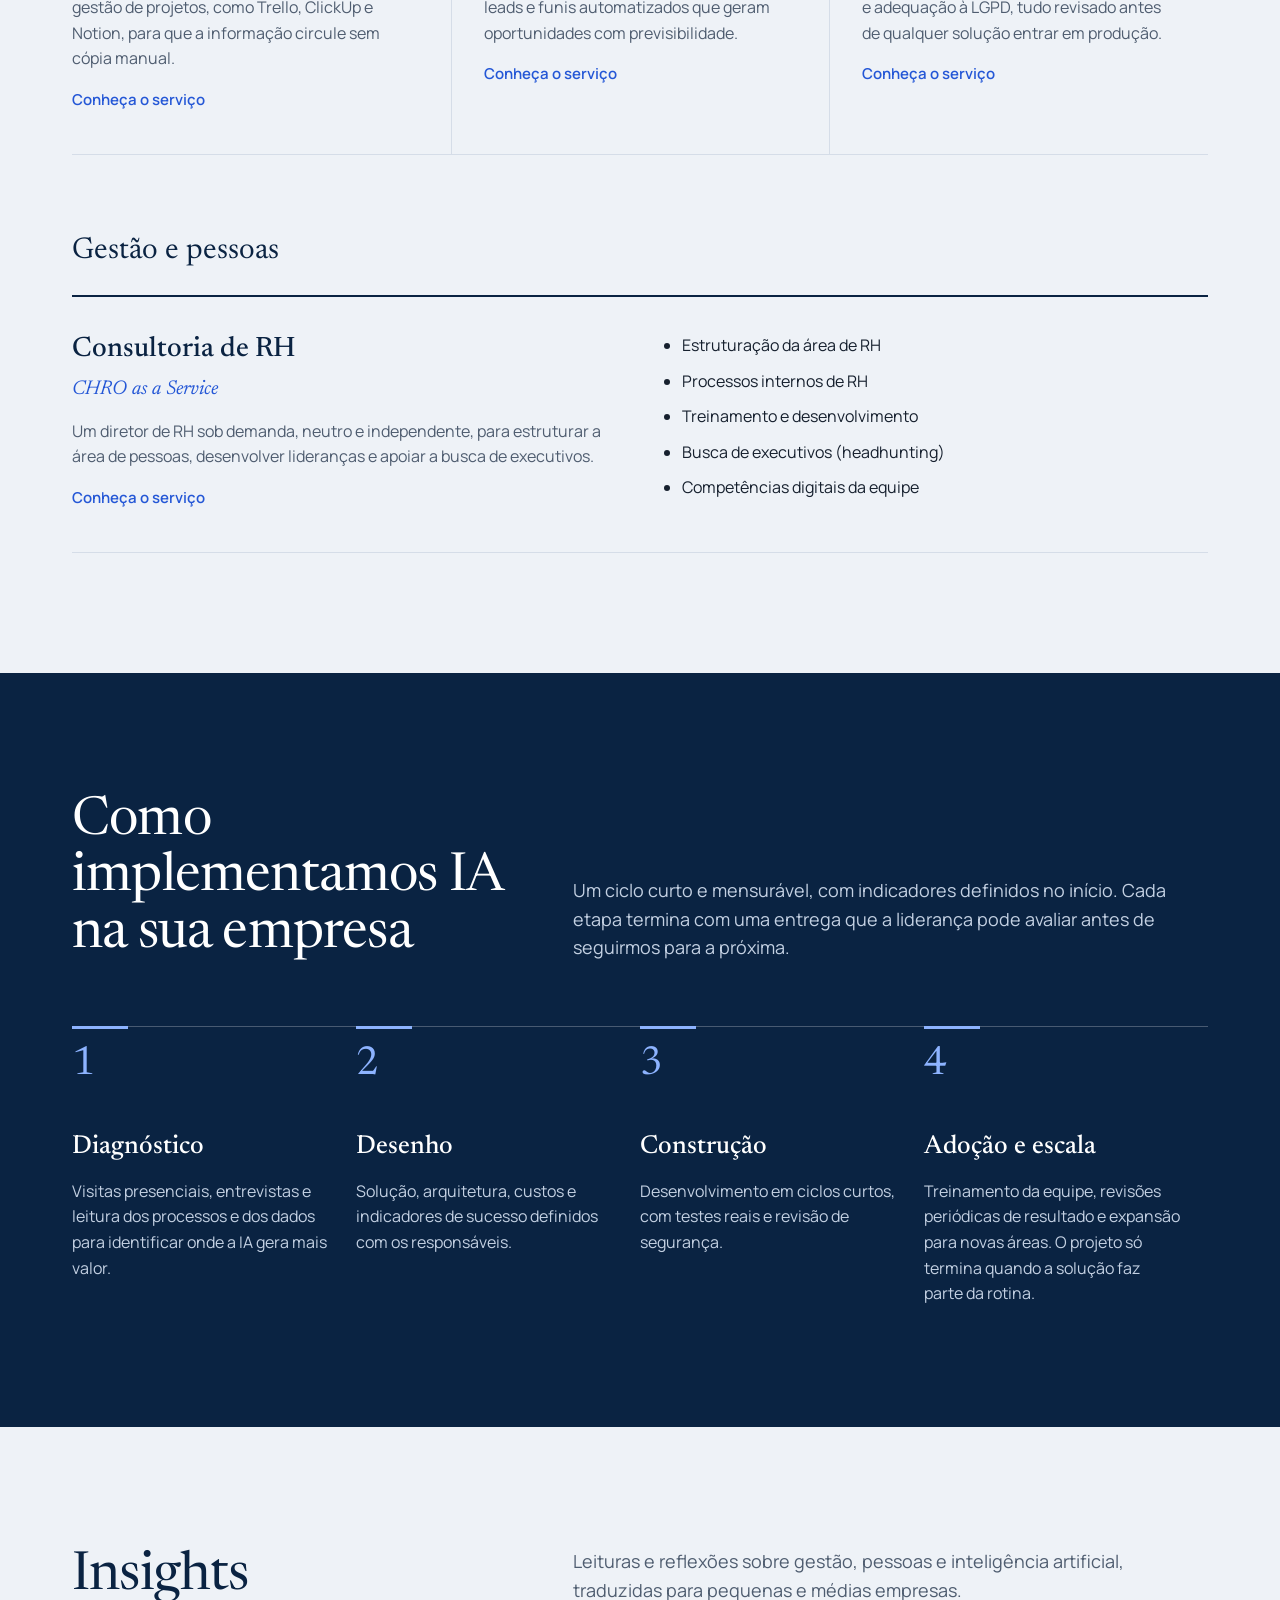
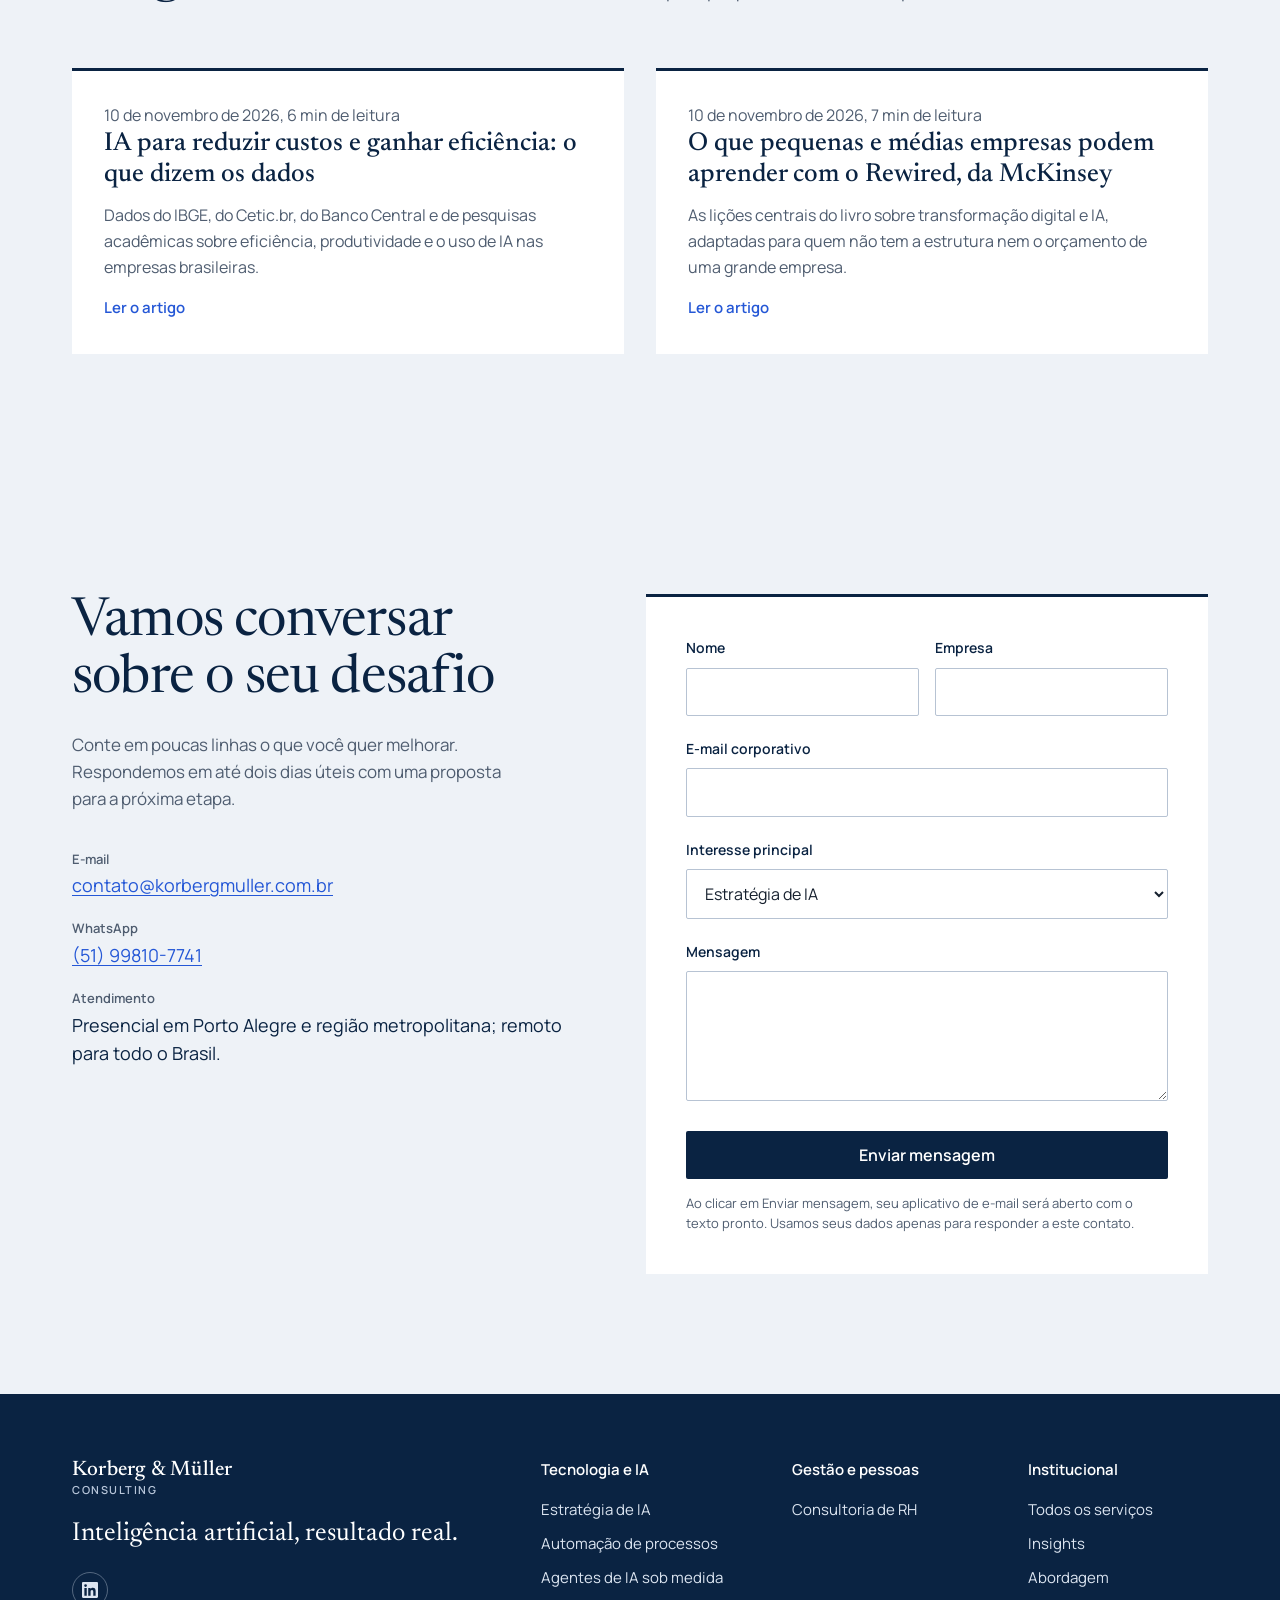
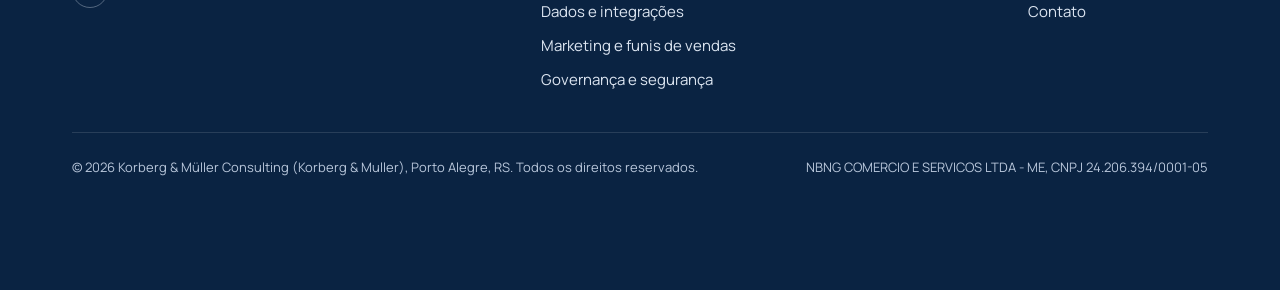
==== commit 009958ee: "Força tamanho do ícone LinkedIn com inline style no SVG Adiciona width/height como atributos e inlin" ====
--- a/index.html
+++ b/index.html
@@ -444,7 +444,7 @@
         <span class="brand-name" style="color:#fff">Korberg &amp; Müller<small>CONSULTING</small></span>
         <p class="slogan">Inteligência artificial, resultado real.</p>
         <div class="foot-social">
-          <a href="https://www.linkedin.com/company/korberg-m%C3%BCller-consulting/" target="_blank" rel="noopener" aria-label="LinkedIn da Korberg &amp; Müller"><svg viewBox="0 0 24 24" fill="currentColor" aria-hidden="true"><path d="M20.447 20.452h-3.554v-5.569c0-1.328-.027-3.037-1.852-3.037-1.853 0-2.136 1.445-2.136 2.939v5.667H9.351V9h3.414v1.561h.046c.477-.9 1.637-1.85 3.37-1.85 3.601 0 4.267 2.37 4.267 5.455v6.286zM5.337 7.433a2.062 2.062 0 01-2.063-2.065 2.064 2.064 0 112.063 2.065zm1.782 13.019H3.555V9h3.564v11.452zM22.225 0H1.771C.792 0 0 .774 0 1.729v20.542C0 23.227.792 24 1.771 24h20.451C23.2 24 24 23.227 24 22.271V1.729C24 .774 23.2 0 22.222 0h.003z"/></svg></a>
+          <a href="https://www.linkedin.com/company/korberg-m%C3%BCller-consulting/" target="_blank" rel="noopener" aria-label="LinkedIn da Korberg &amp; Müller"><svg viewBox="0 0 24 24" width="16" height="16" fill="currentColor" aria-hidden="true" style="width:16px;height:16px;min-width:16px;max-width:16px"><path d="M20.447 20.452h-3.554v-5.569c0-1.328-.027-3.037-1.852-3.037-1.853 0-2.136 1.445-2.136 2.939v5.667H9.351V9h3.414v1.561h.046c.477-.9 1.637-1.85 3.37-1.85 3.601 0 4.267 2.37 4.267 5.455v6.286zM5.337 7.433a2.062 2.062 0 01-2.063-2.065 2.064 2.064 0 112.063 2.065zm1.782 13.019H3.555V9h3.564v11.452zM22.225 0H1.771C.792 0 0 .774 0 1.729v20.542C0 23.227.792 24 1.771 24h20.451C23.2 24 24 23.227 24 22.271V1.729C24 .774 23.2 0 22.222 0h.003z"/></svg></a>
         </div>
       </div>
       <div class="foot-cols">
--- a/assets/site.css
+++ b/assets/site.css
@@ -419,9 +419,9 @@
 .foot-title{margin:0 0 6px;font-weight:600;color:#fff;font-size:15px}
 .foot-col a{color:#DCE5F1;text-decoration:none;font-size:15px}
 .foot-col a:hover{color:#fff;text-decoration:underline}
-.foot-social{margin-top:12px;display:flex;gap:12px}
-.foot-social a{color:#DCE5F1;transition:color .2s}
-.foot-social a:hover{color:#fff}
-.foot-social svg{width:24px;height:24px}
+.foot-social{margin-top:16px;display:flex;gap:10px}
+.foot-social a{display:flex;align-items:center;justify-content:center;width:36px;height:36px;border:1.5px solid rgba(220,229,241,.35);border-radius:50%;color:#DCE5F1;transition:color .2s,border-color .2s}
+.foot-social a:hover{color:#fff;border-color:rgba(255,255,255,.6)}
+.foot-social svg{width:16px;height:16px;min-width:16px;max-width:16px}
 .visually-hidden{position:absolute!important;width:1px;height:1px;padding:0;margin:-1px;overflow:hidden;clip:rect(0,0,0,0);white-space:nowrap;border:0}
 .nav a[aria-current="page"]{color:#fff;text-decoration:underline;text-underline-offset:6px}
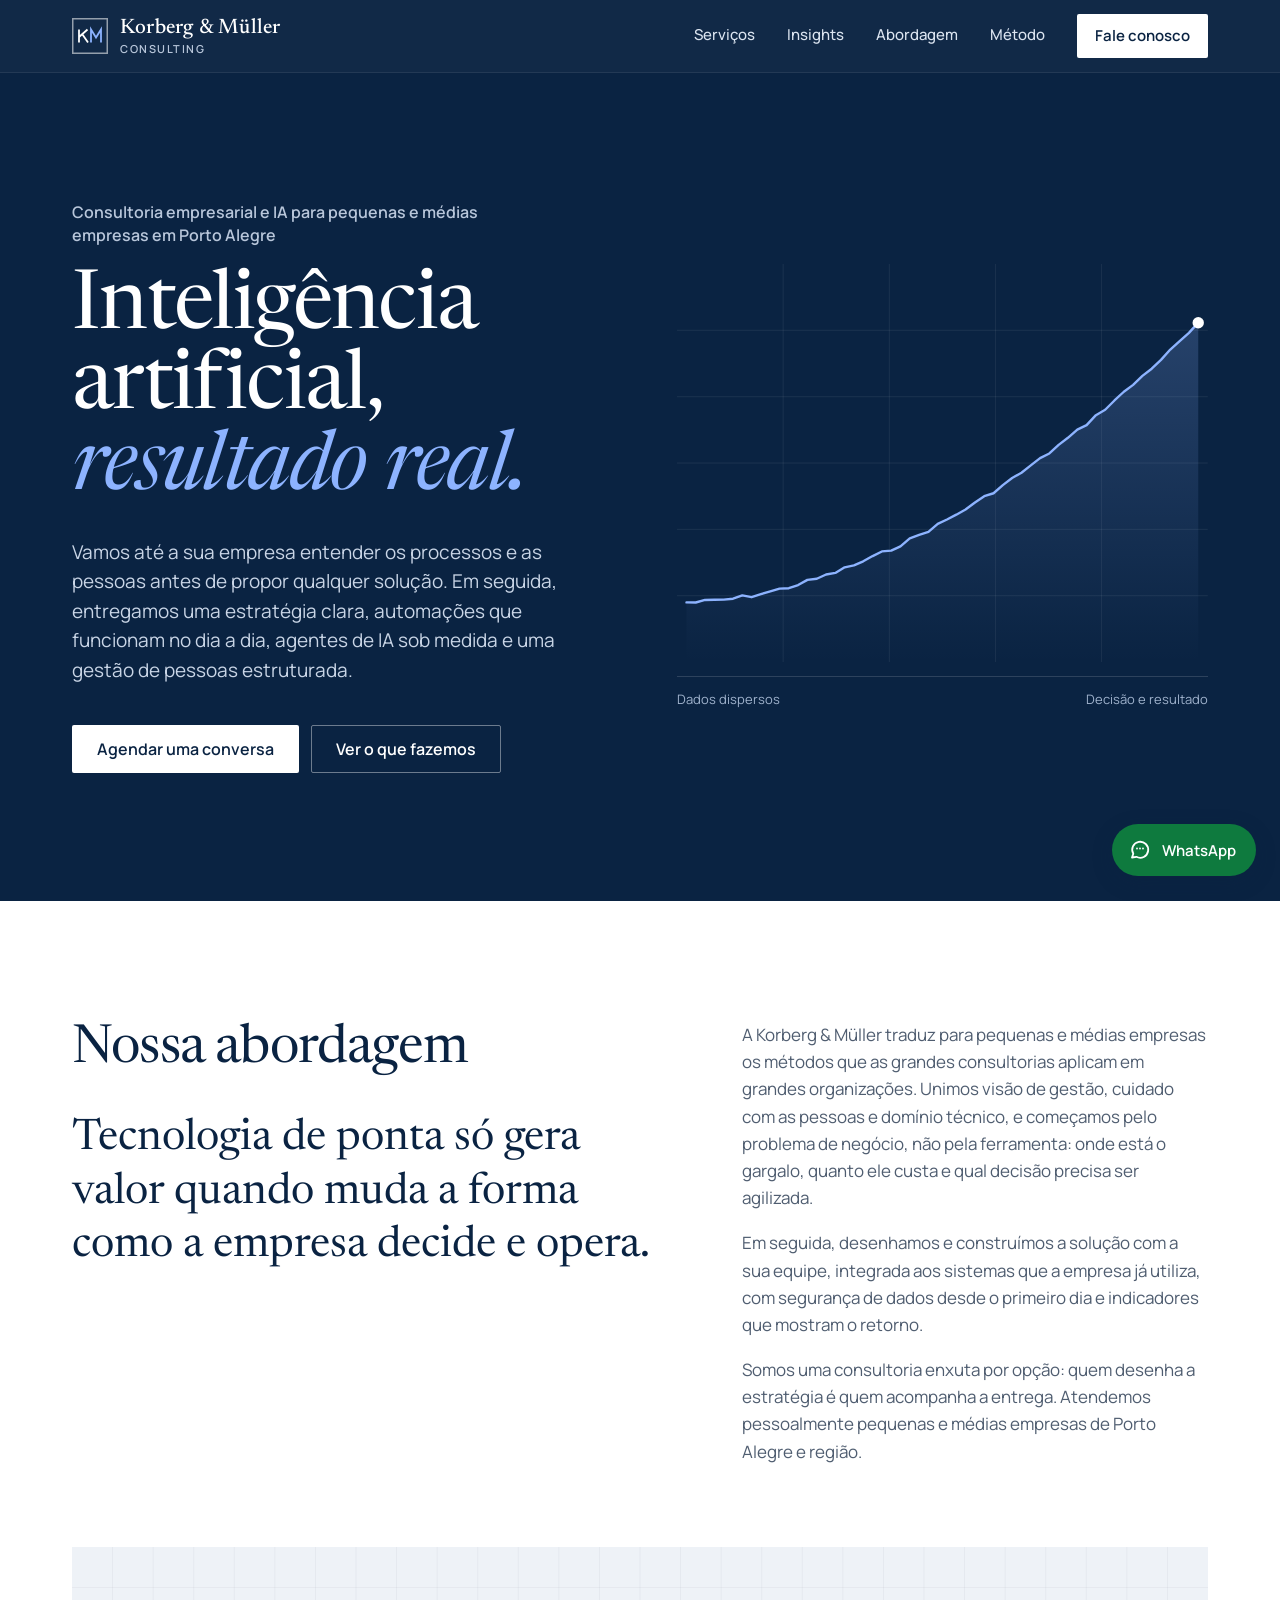
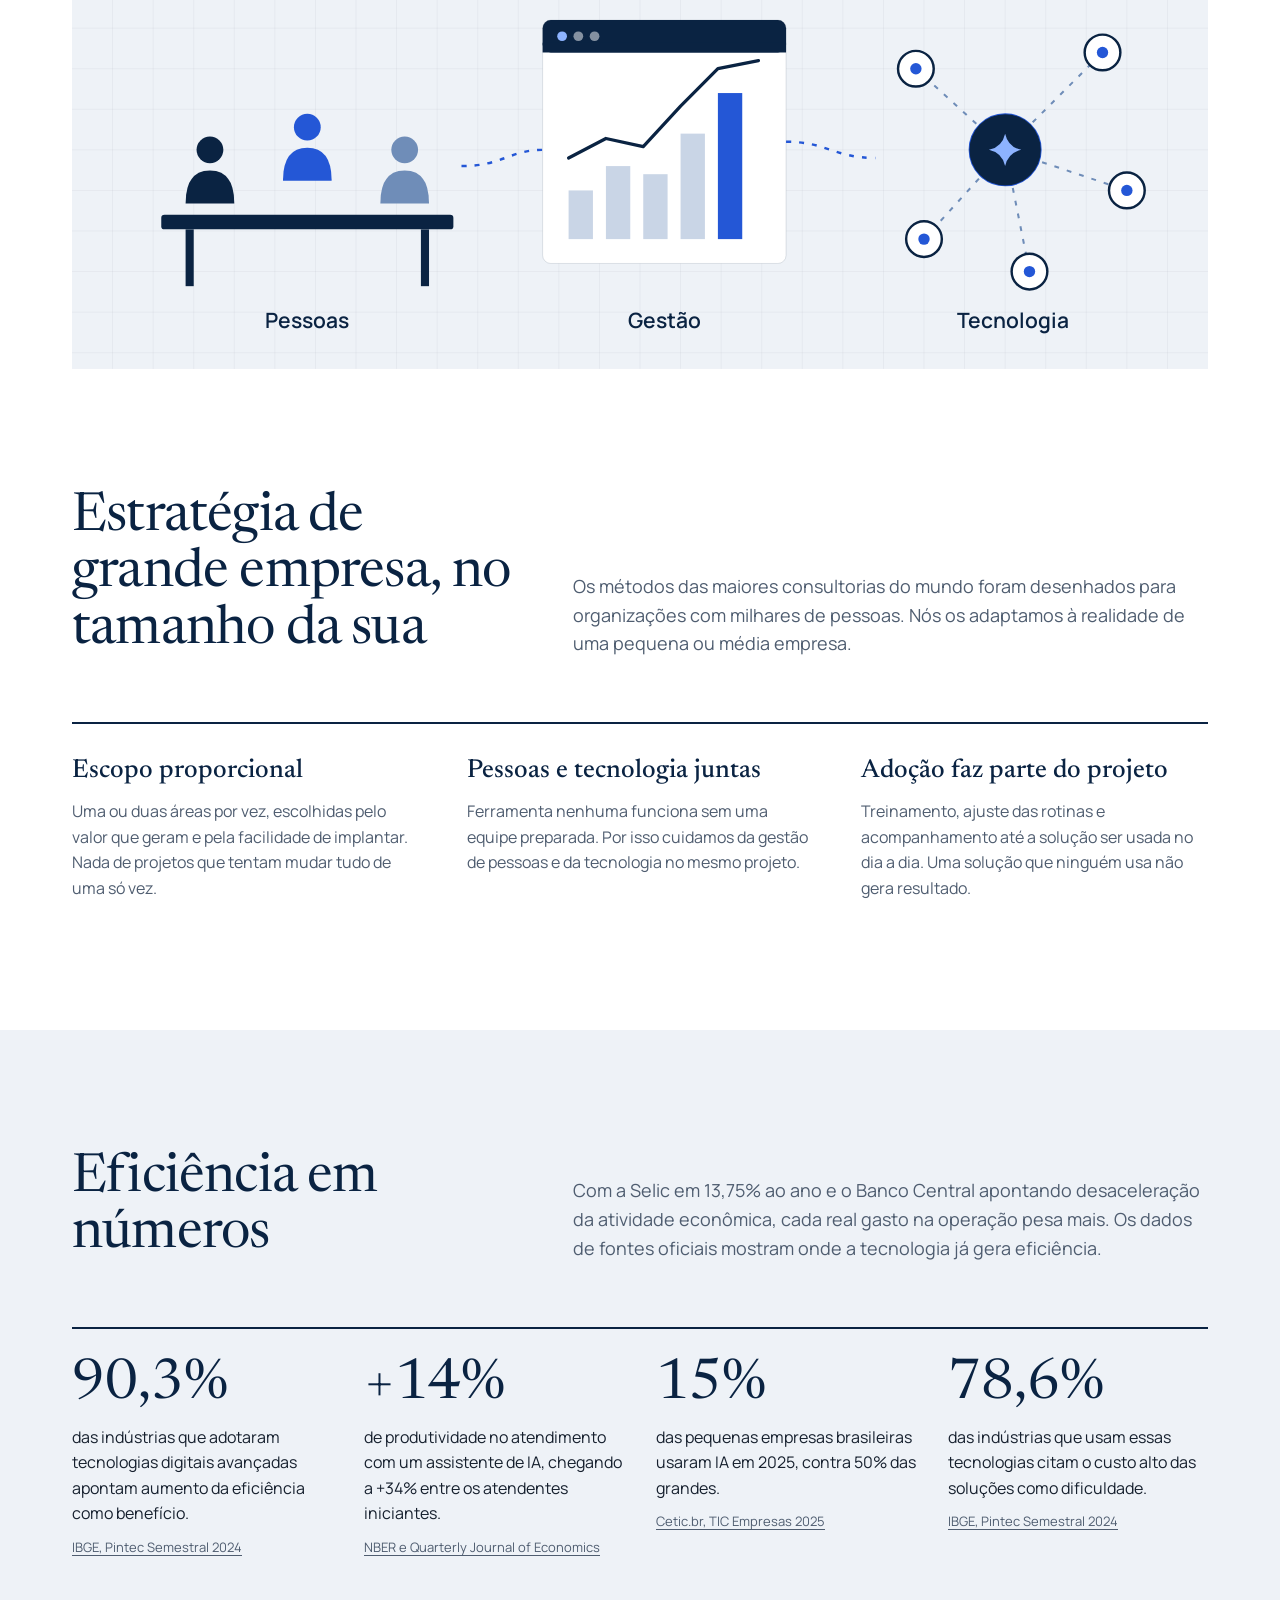
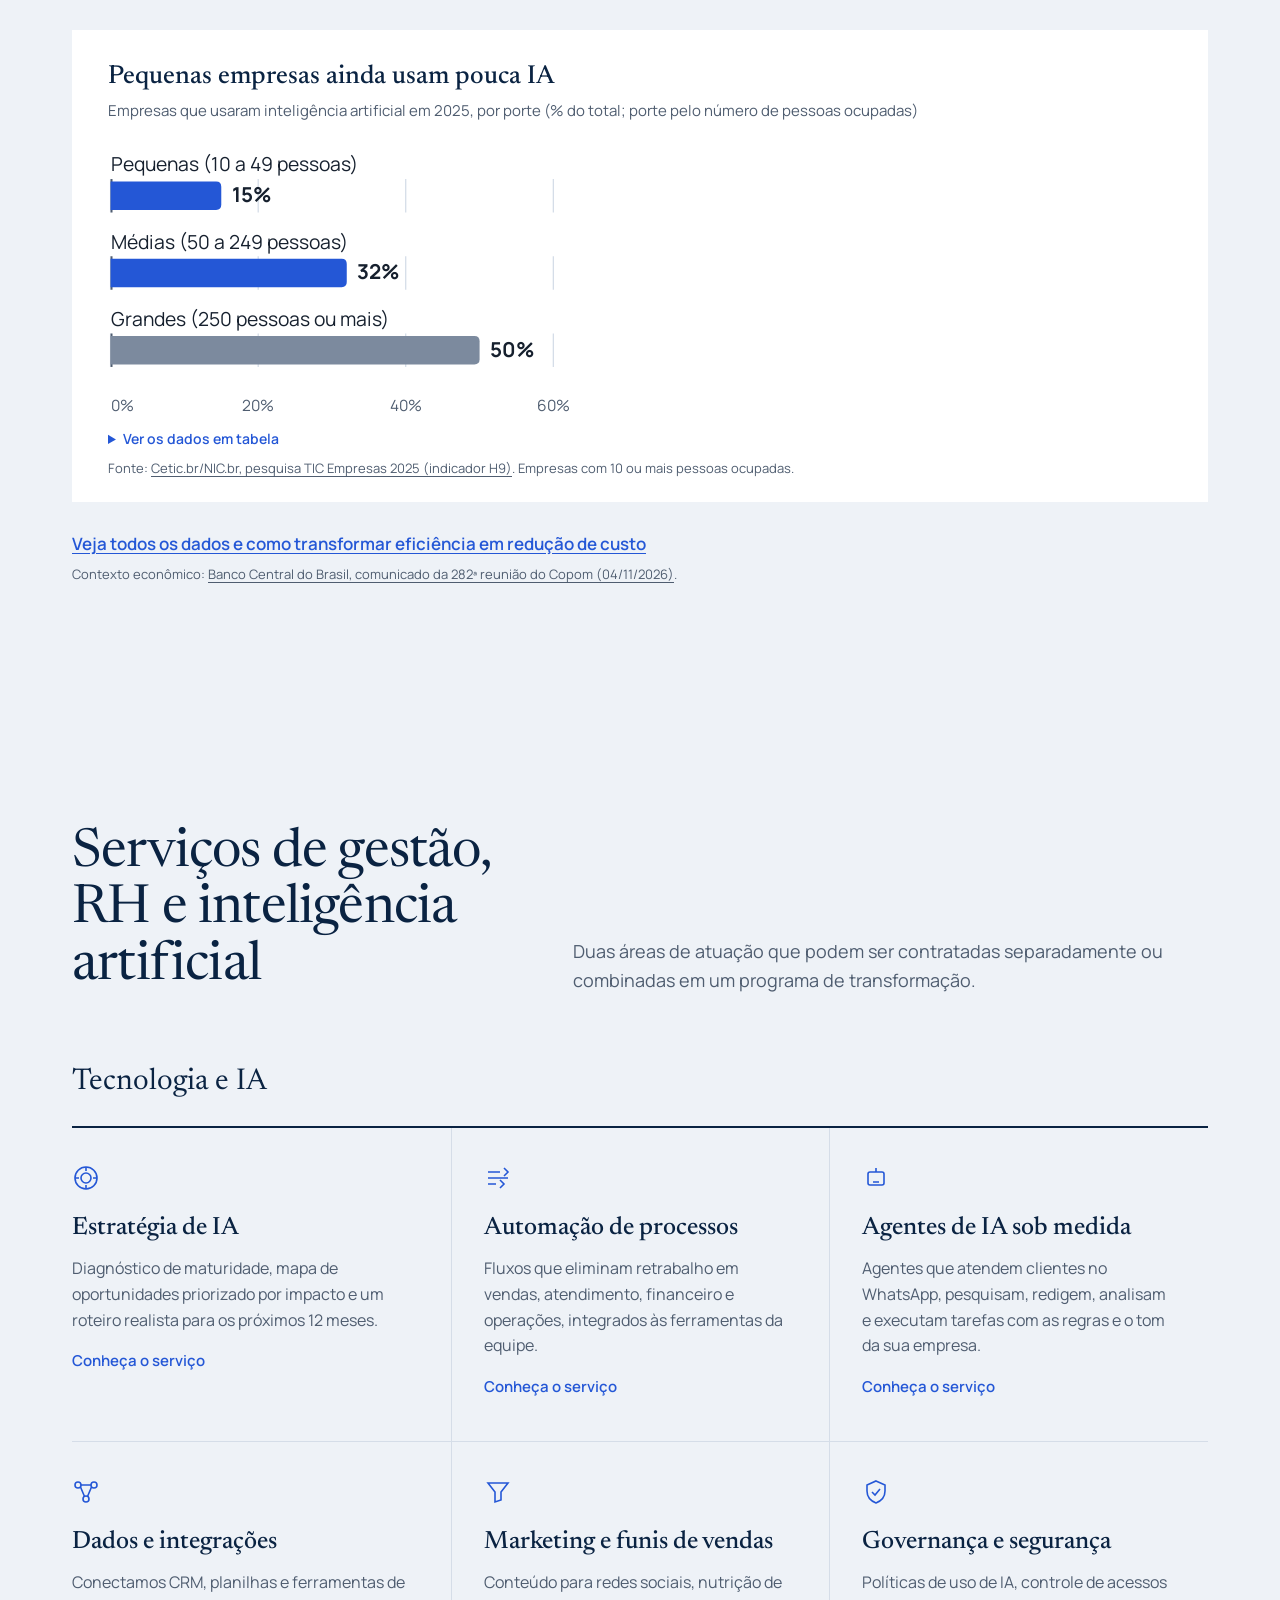
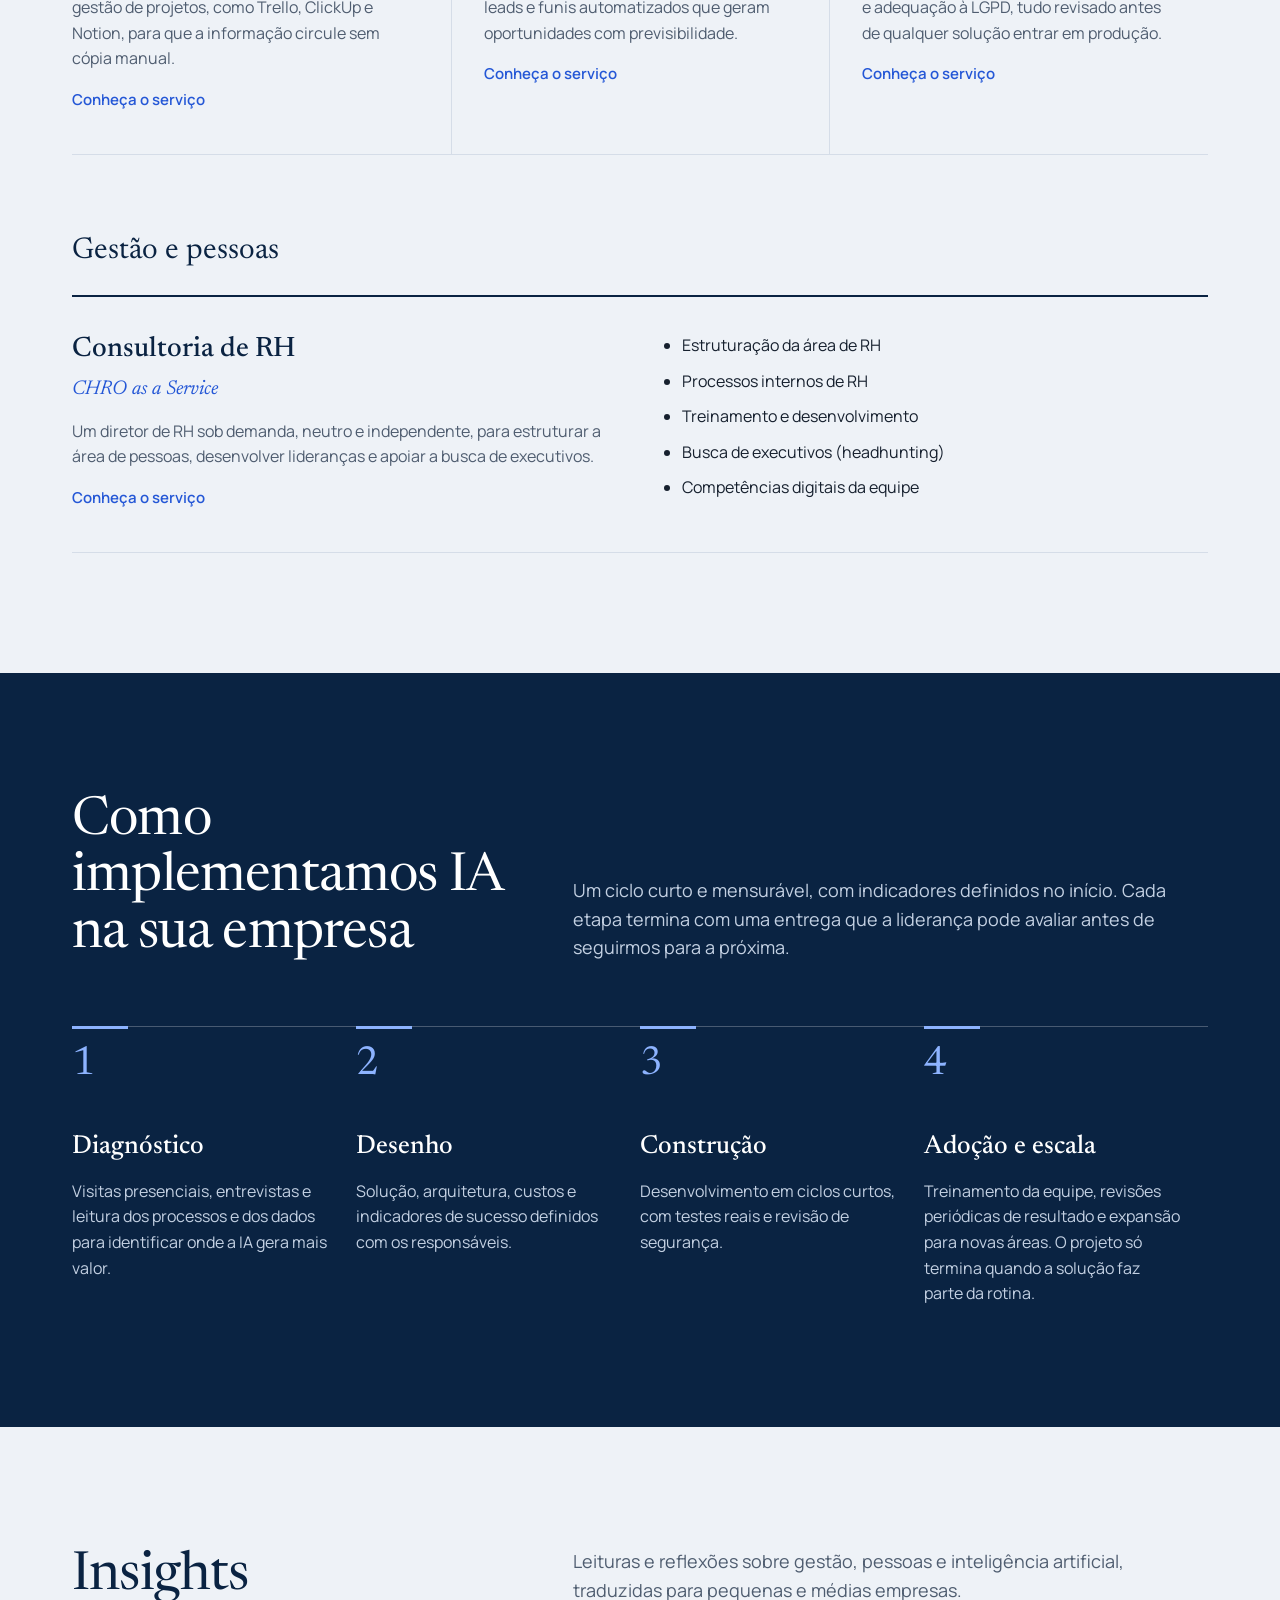
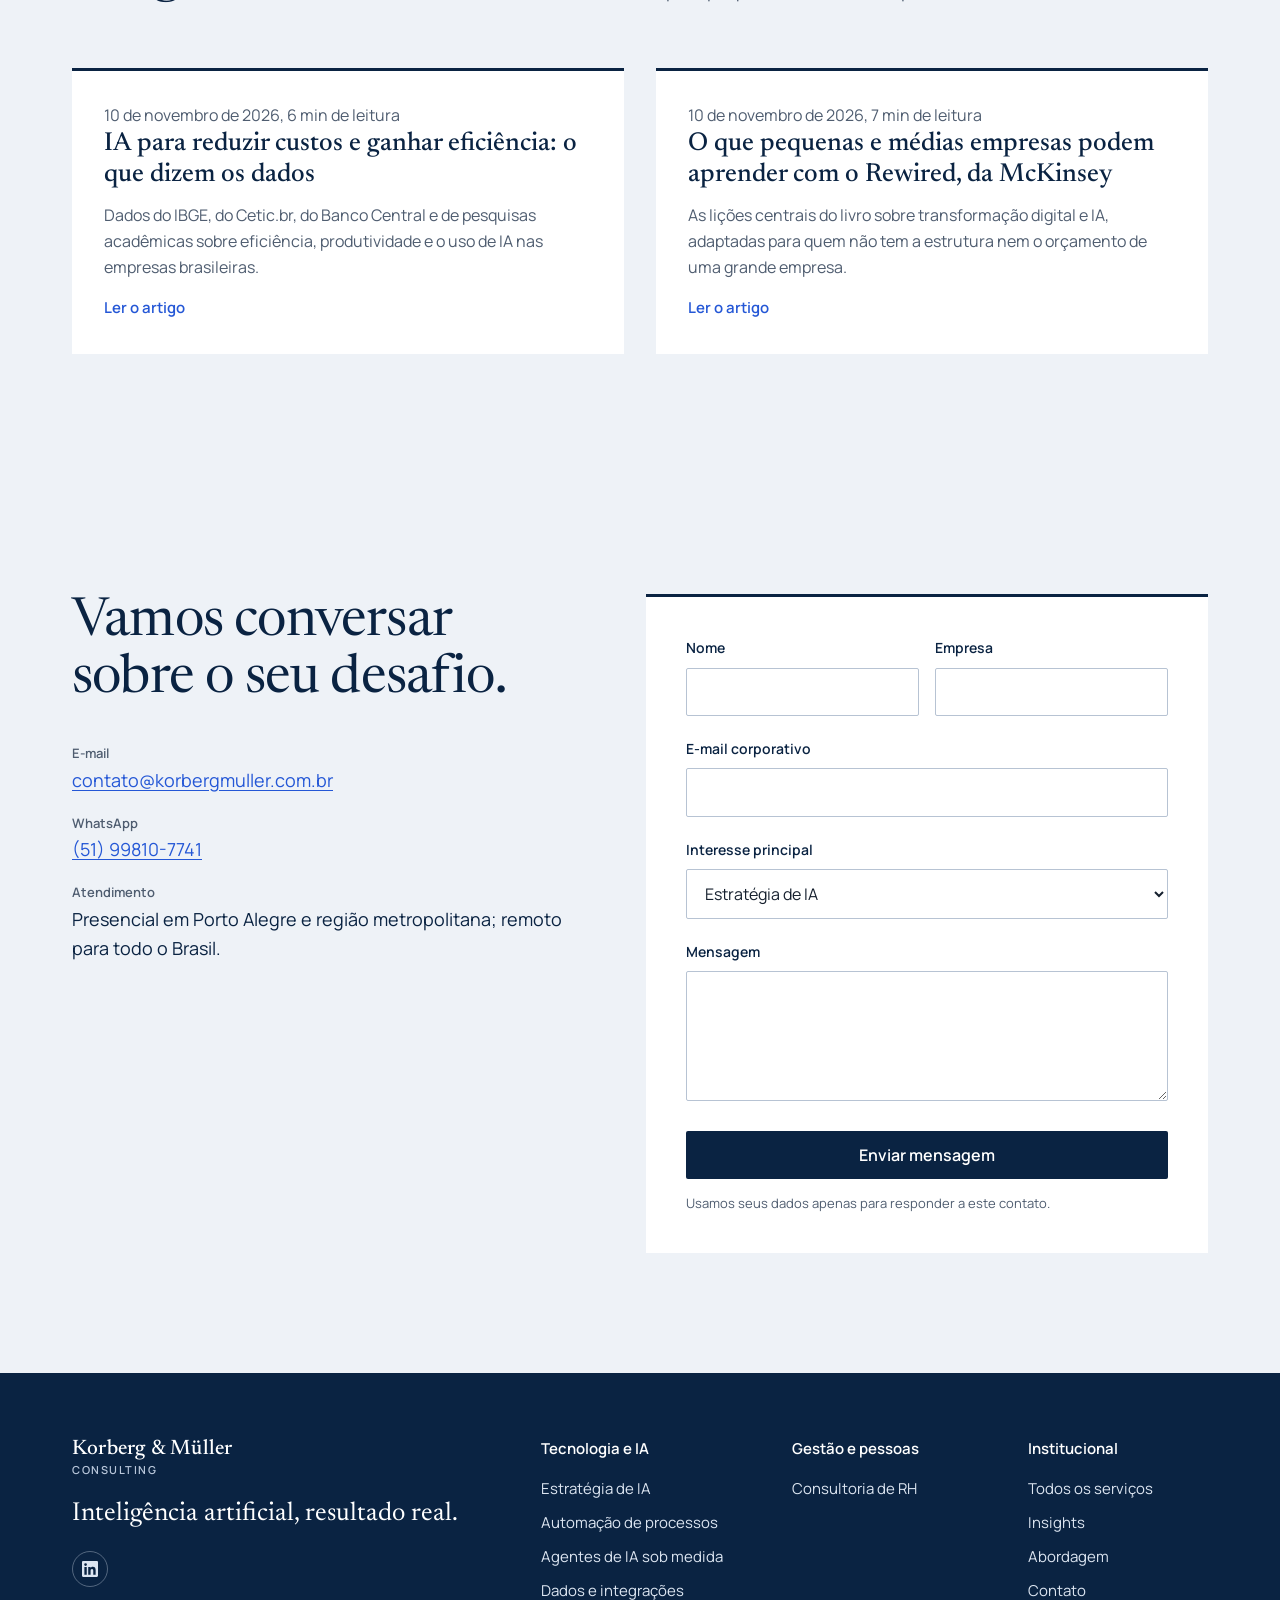
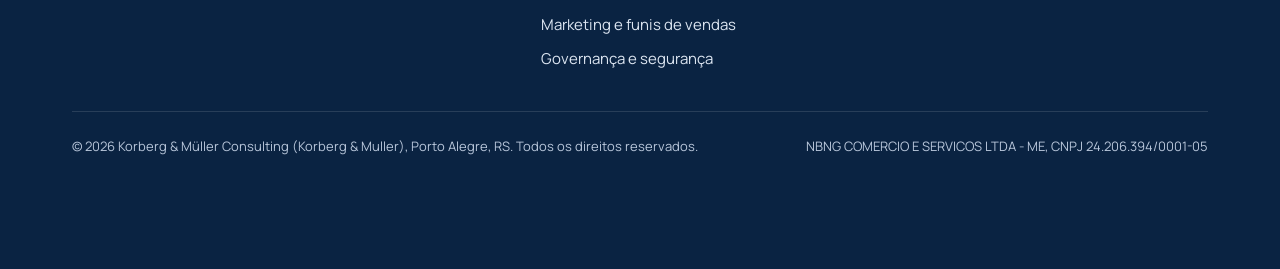
==== commit fff1b003: "Formulário de contato envia direto via Web3Forms - Substitui mailto por fetch POST ao Web3Forms (gra" ====
--- a/index.html
+++ b/index.html
@@ -149,7 +149,7 @@
 <link rel="preconnect" href="https://fonts.gstatic.com" crossorigin>
 <link href="https://fonts.googleapis.com/css2?family=Manrope:wght@400;500;600;700&amp;family=Newsreader:ital,opsz,wght@0,6..72,400;0,6..72,500;0,6..72,600;1,6..72,400&amp;display=swap" rel="stylesheet">
 <script src="assets/js-flag.js"></script>
-<link rel="stylesheet" href="assets/site.css?v=a3c588c64d">
+<link rel="stylesheet" href="assets/site.css?v=6b2cfbe339">
 </head>
 <body>
 <a class="skip" href="#conteudo">Pular para o conteúdo</a>
@@ -401,8 +401,7 @@
     <div class="wrap">
       <div class="cols">
         <div class="intro">
-          <h2 id="contato-title" style="margin-bottom:24px">Vamos conversar sobre o seu desafio</h2>
-          <p>Conte em poucas linhas o que você quer melhorar. Respondemos em até dois dias úteis com uma proposta para a próxima etapa.</p>
+          <h2 id="contato-title" style="margin-bottom:24px">Vamos conversar sobre o seu desafio.</h2>
           <dl>
             <div><dt>E-mail</dt><dd><a href="mailto:contato@korbergmuller.com.br">contato@korbergmuller.com.br</a></dd></div>
             <div><dt>WhatsApp</dt><dd><a href="https://wa.me/5551998107741?text=Ol%C3%A1%21%20Vim%20pelo%20site%20da%20Korberg%20%26%20M%C3%BCller%20e%20gostaria%20de%20conversar%20sobre%20um%20projeto." target="_blank" rel="noopener">(51) 99810-7741</a></dd></div>
@@ -410,6 +409,10 @@
           </dl>
         </div>
         <form id="form-contato" novalidate>
+          <input type="hidden" name="access_key" value="6022c954-70f9-44ea-ac1d-8299a7f40e48">
+          <input type="hidden" name="subject" value="Novo contato pelo site Korberg &amp; Müller">
+          <input type="hidden" name="from_name" value="Site Korberg &amp; Müller">
+          <input type="hidden" name="botcheck" style="display:none">
           <div class="row2">
             <div class="field"><label for="nome">Nome</label><input id="nome" name="nome" autocomplete="name" required maxlength="100"></div>
             <div class="field"><label for="empresa">Empresa</label><input id="empresa" name="empresa" autocomplete="organization" maxlength="100"></div>
@@ -429,7 +432,7 @@
           </div>
           <div class="field"><label for="mensagem">Mensagem</label><textarea id="mensagem" name="mensagem" required maxlength="2000"></textarea></div>
           <button class="btn btn-dark" type="submit">Enviar mensagem</button>
-          <p class="form-note">Ao clicar em Enviar mensagem, seu aplicativo de e-mail será aberto com o texto pronto. Usamos seus dados apenas para responder a este contato.</p>
+          <p class="form-note">Usamos seus dados apenas para responder a este contato.</p>
           <p class="form-status" id="form-status" role="status" aria-live="polite"></p>
         </form>
       </div>
@@ -482,6 +485,6 @@
   <span>WhatsApp</span>
 </a>
 
-<script src="assets/site.js?v=a3c588c64d" defer></script>
+<script src="assets/site.js?v=6b2cfbe339" defer></script>
 </body>
 </html>
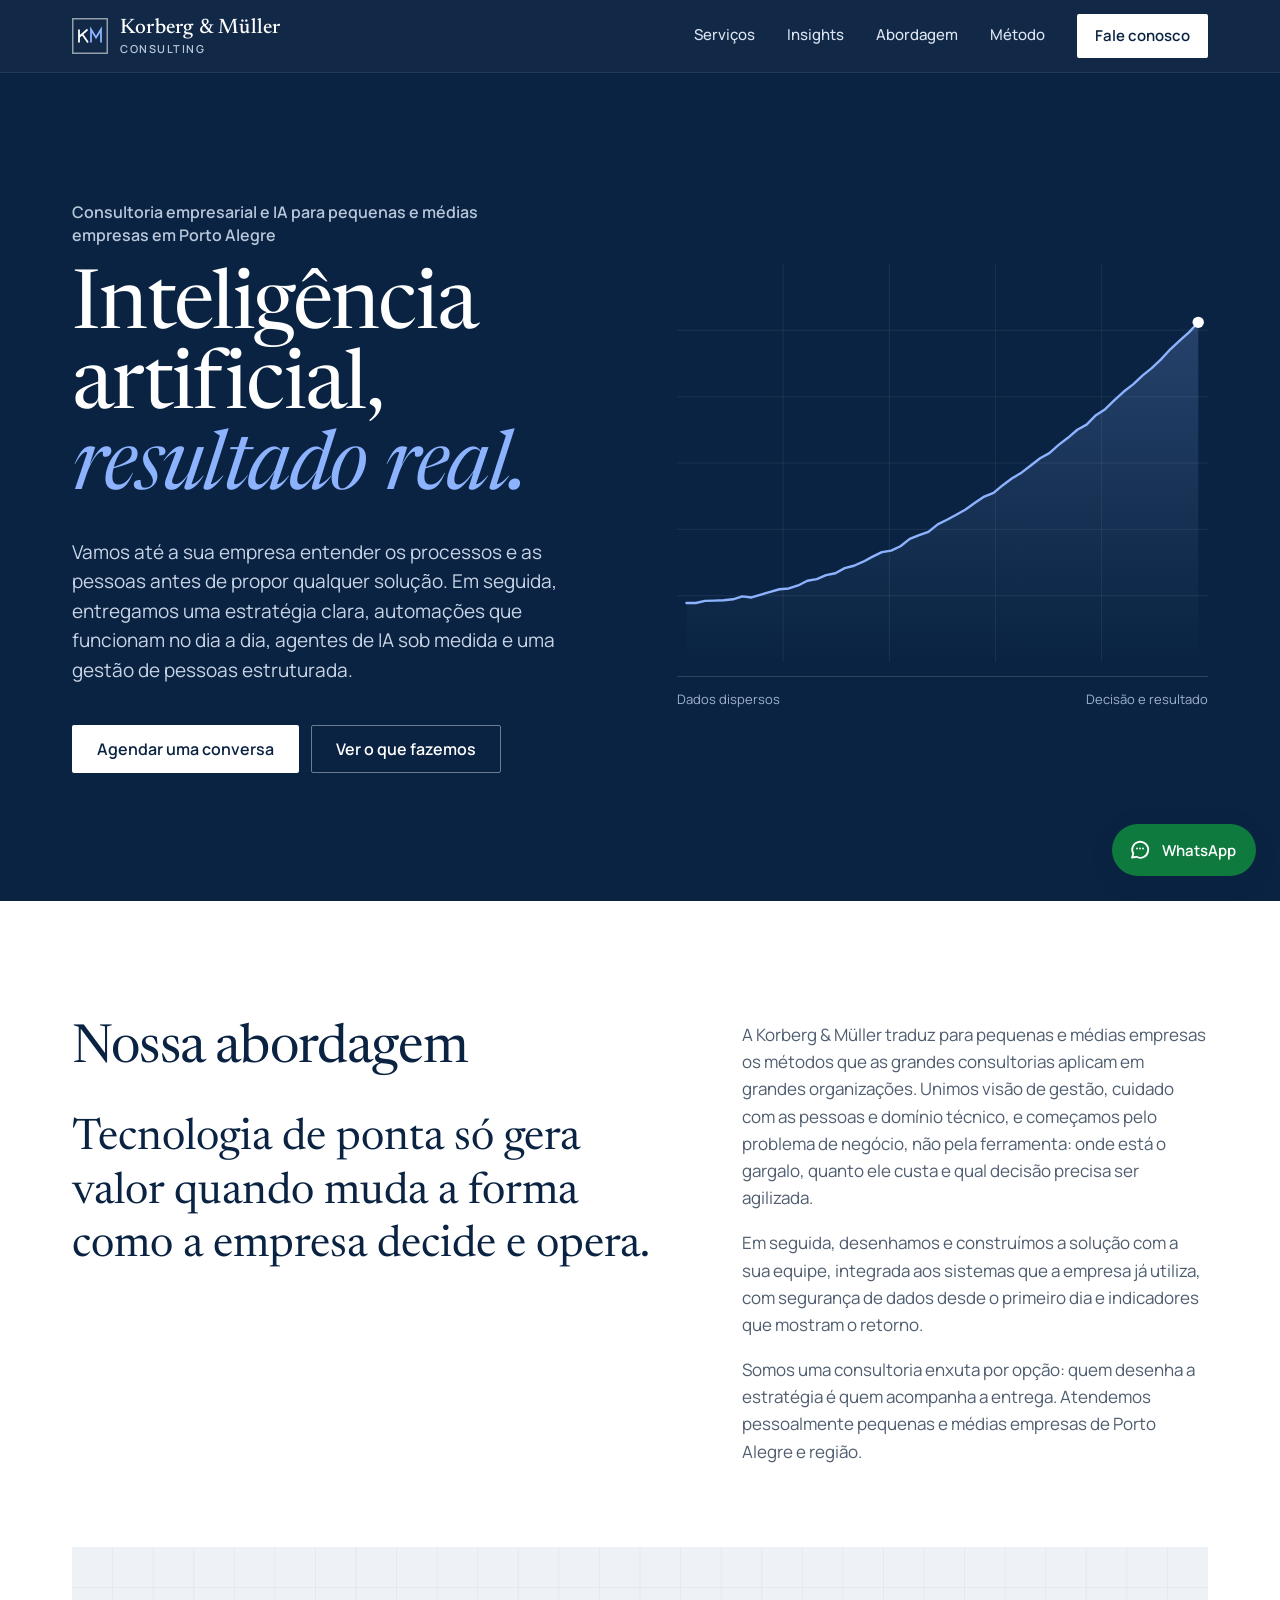
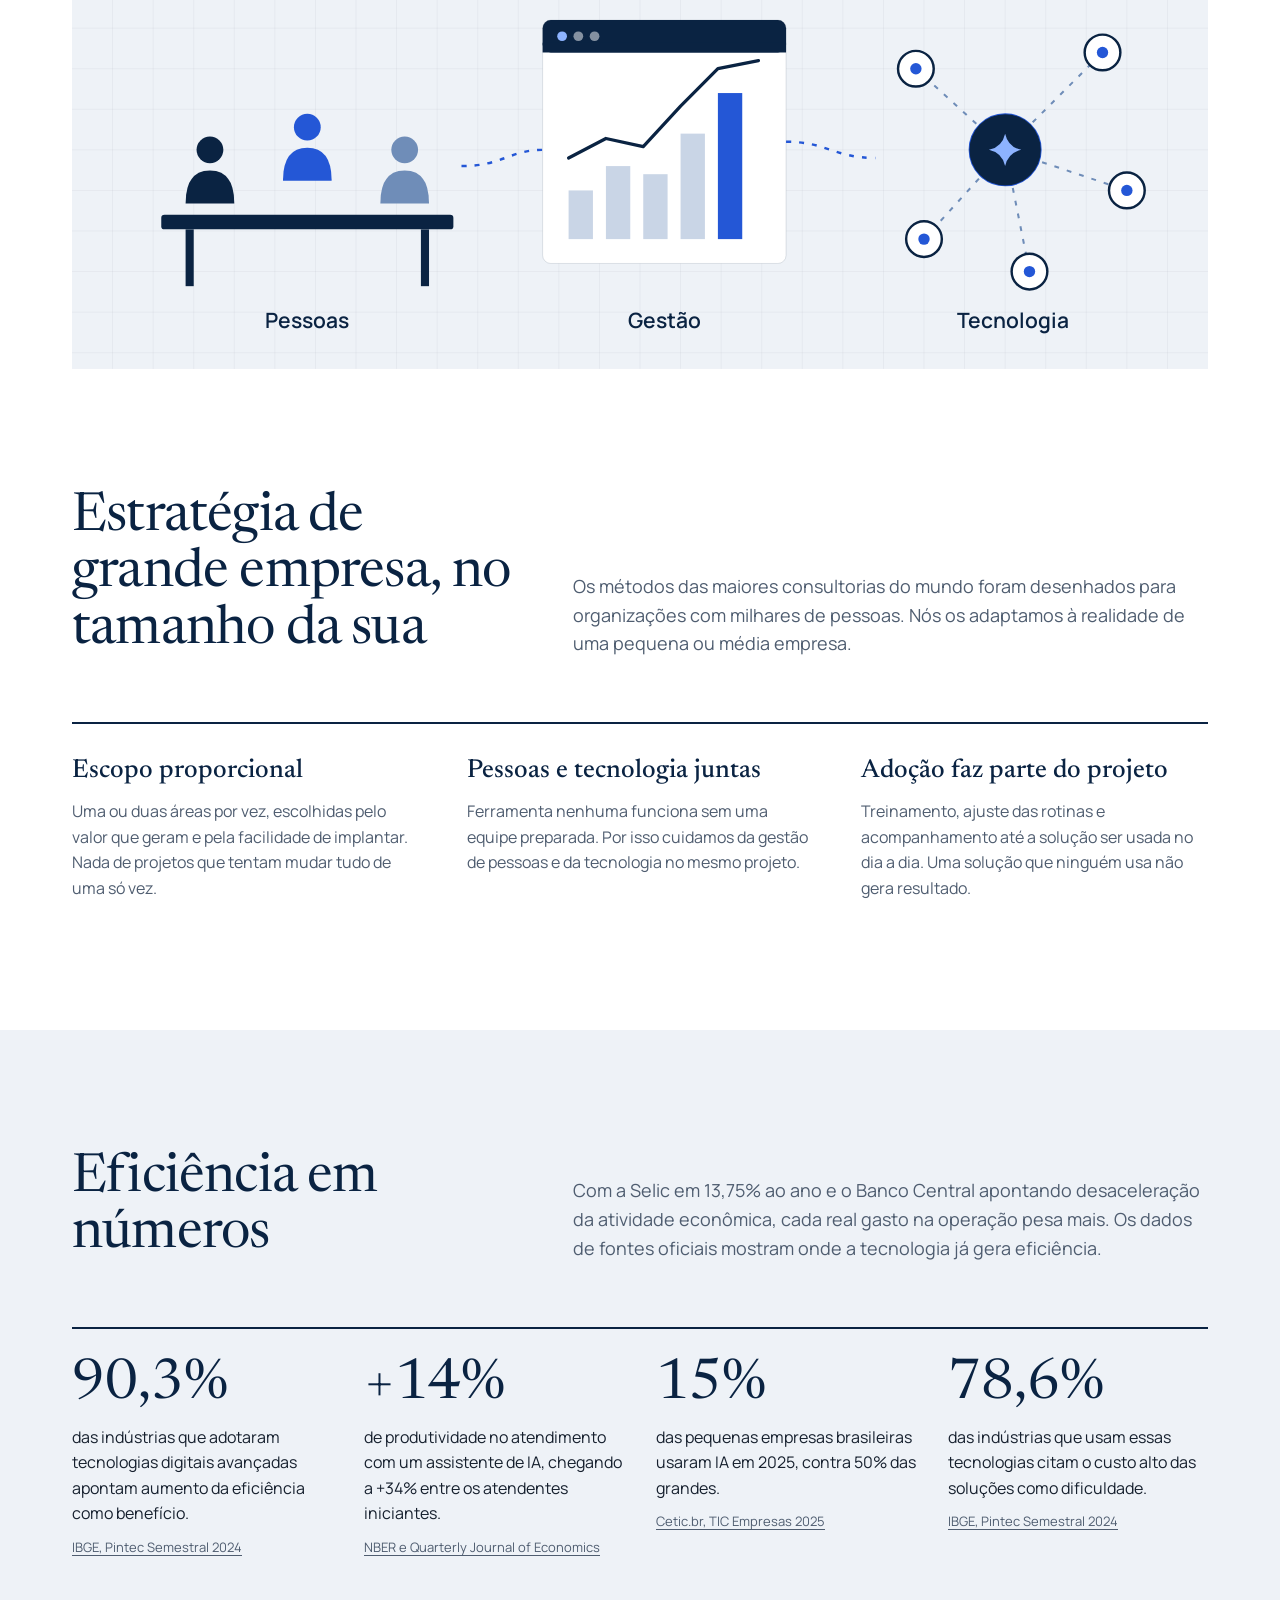
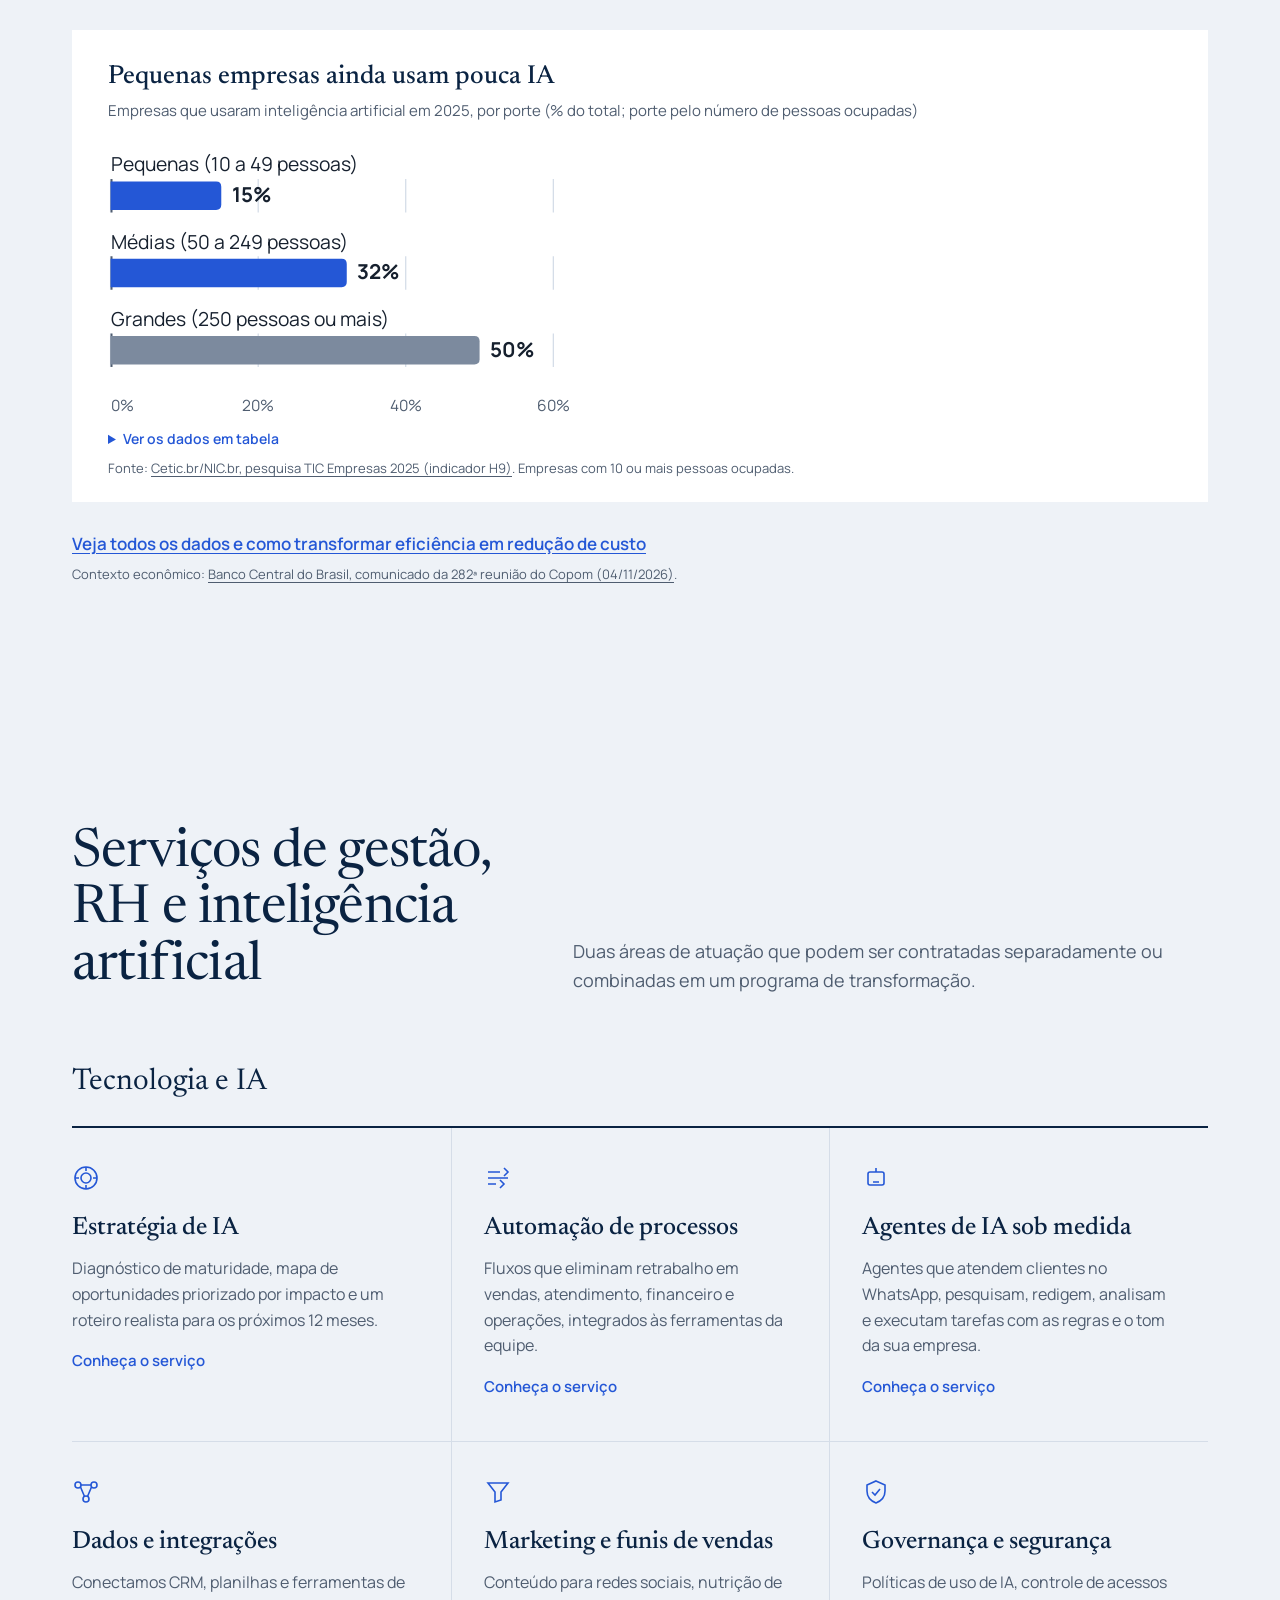
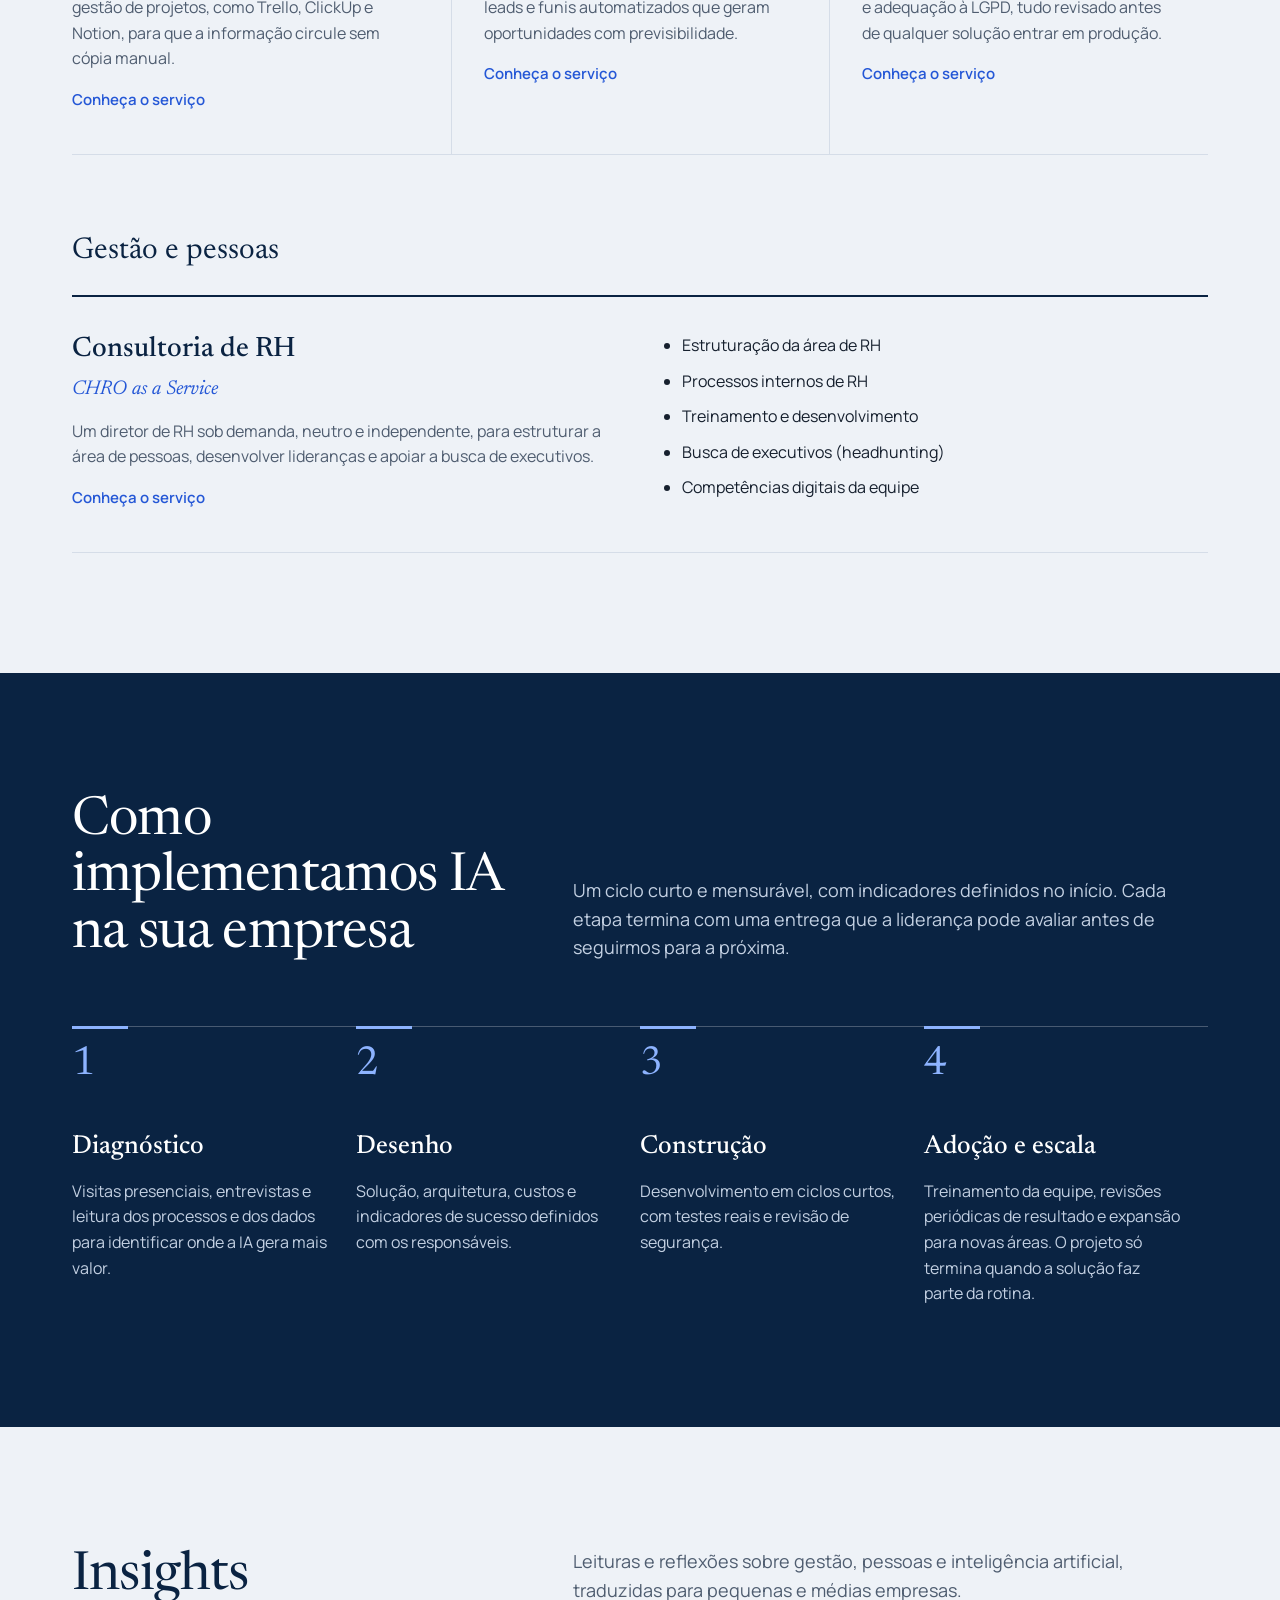
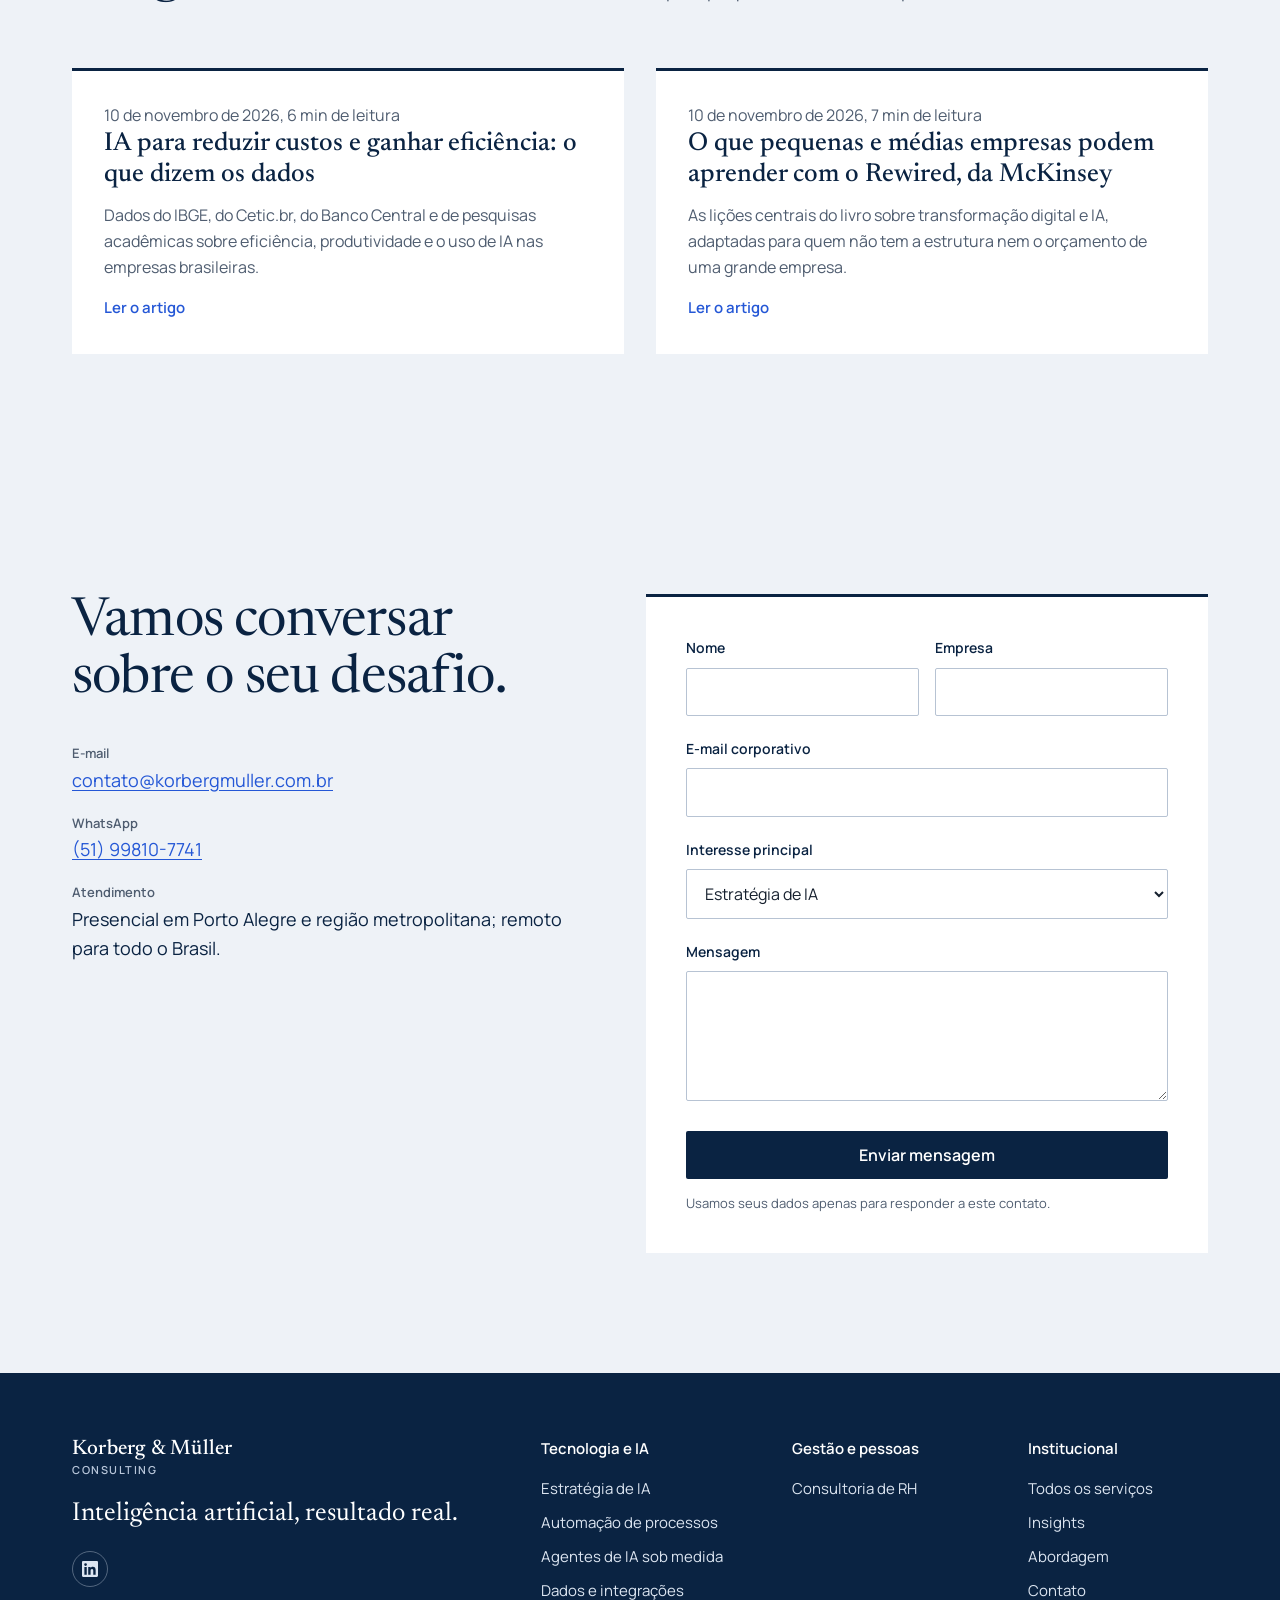
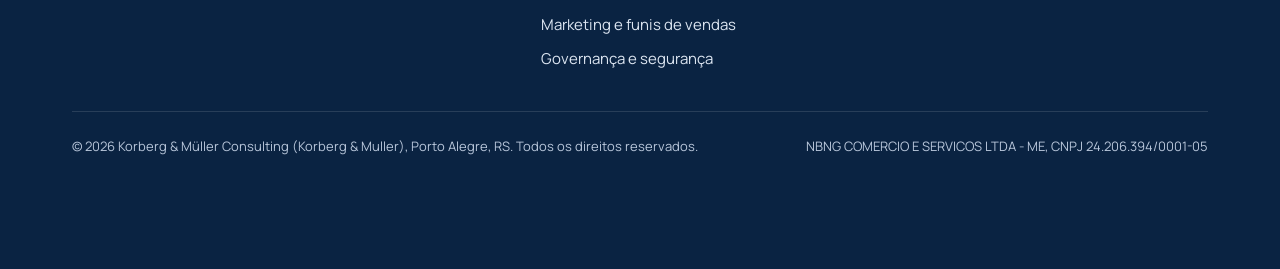
==== commit 5152ee48: "feat(gtm): adiciona Google Tag Manager GTM-KZSZC76Z e eventos de conversao" ====
--- a/index.html
+++ b/index.html
@@ -1,6 +1,12 @@
 <!DOCTYPE html>
 <html lang="pt-BR">
 <head>
+<script async src="https://www.googletagmanager.com/gtm.js?id=GTM-KZSZC76Z"></script>
+<script>
+window.dataLayer = window.dataLayer || [];
+function gtag(){dataLayer.push(arguments);}
+gtag('js', new Date());
+</script>
 <meta charset="utf-8">
 <meta name="viewport" content="width=device-width, initial-scale=1">
 <title>Consultoria empresarial e IA em Porto Alegre | Korberg &amp; Müller</title>
@@ -149,9 +155,10 @@
 <link rel="preconnect" href="https://fonts.gstatic.com" crossorigin>
 <link href="https://fonts.googleapis.com/css2?family=Manrope:wght@400;500;600;700&amp;family=Newsreader:ital,opsz,wght@0,6..72,400;0,6..72,500;0,6..72,600;1,6..72,400&amp;display=swap" rel="stylesheet">
 <script src="assets/js-flag.js"></script>
-<link rel="stylesheet" href="assets/site.css?v=6b2cfbe339">
+<link rel="stylesheet" href="assets/site.css?v=4e4ce3b0c0">
 </head>
 <body>
+<noscript><iframe src="https://www.googletagmanager.com/ns.html?id=GTM-KZSZC76Z" height="0" width="0" style="display:none;visibility:hidden"></iframe></noscript>
 <a class="skip" href="#conteudo">Pular para o conteúdo</a>
 
 <header class="site-header">
@@ -485,6 +492,6 @@
   <span>WhatsApp</span>
 </a>
 
-<script src="assets/site.js?v=6b2cfbe339" defer></script>
+<script src="assets/site.js?v=4e4ce3b0c0" defer></script>
 </body>
 </html>
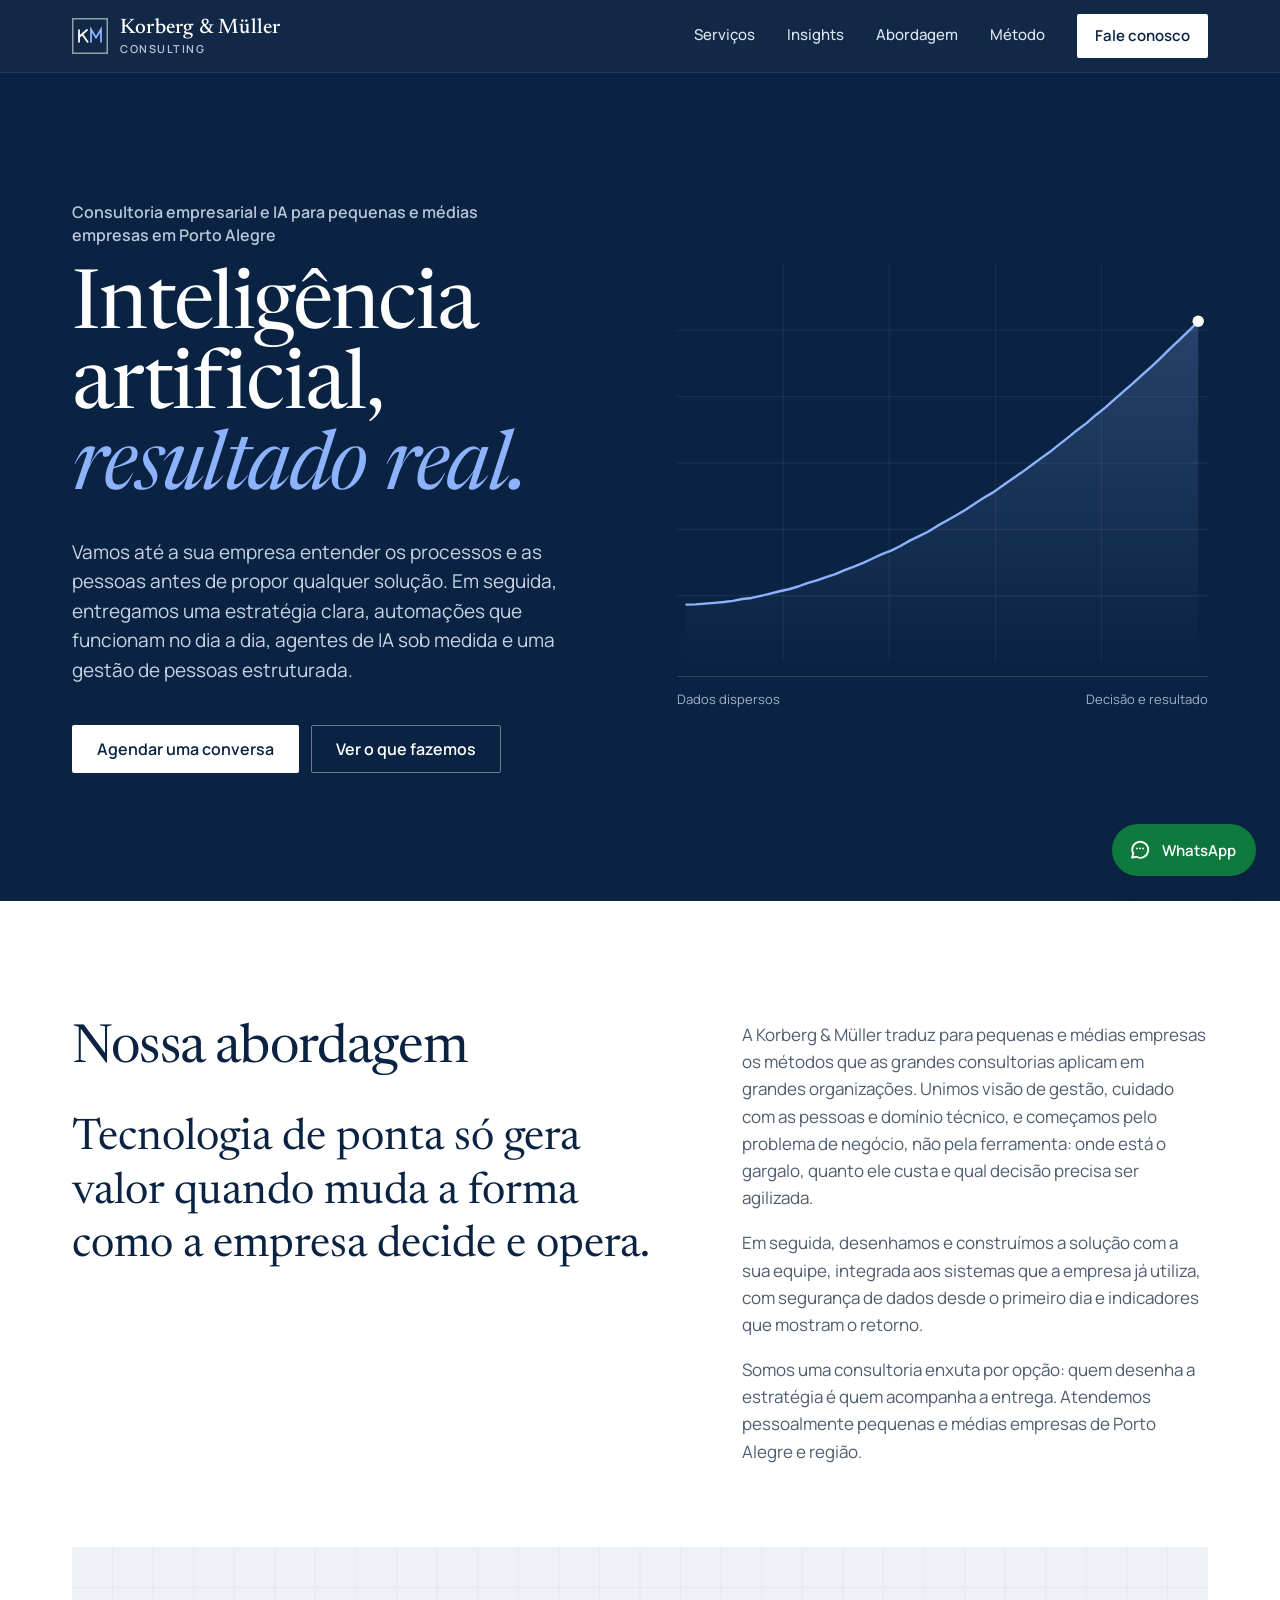
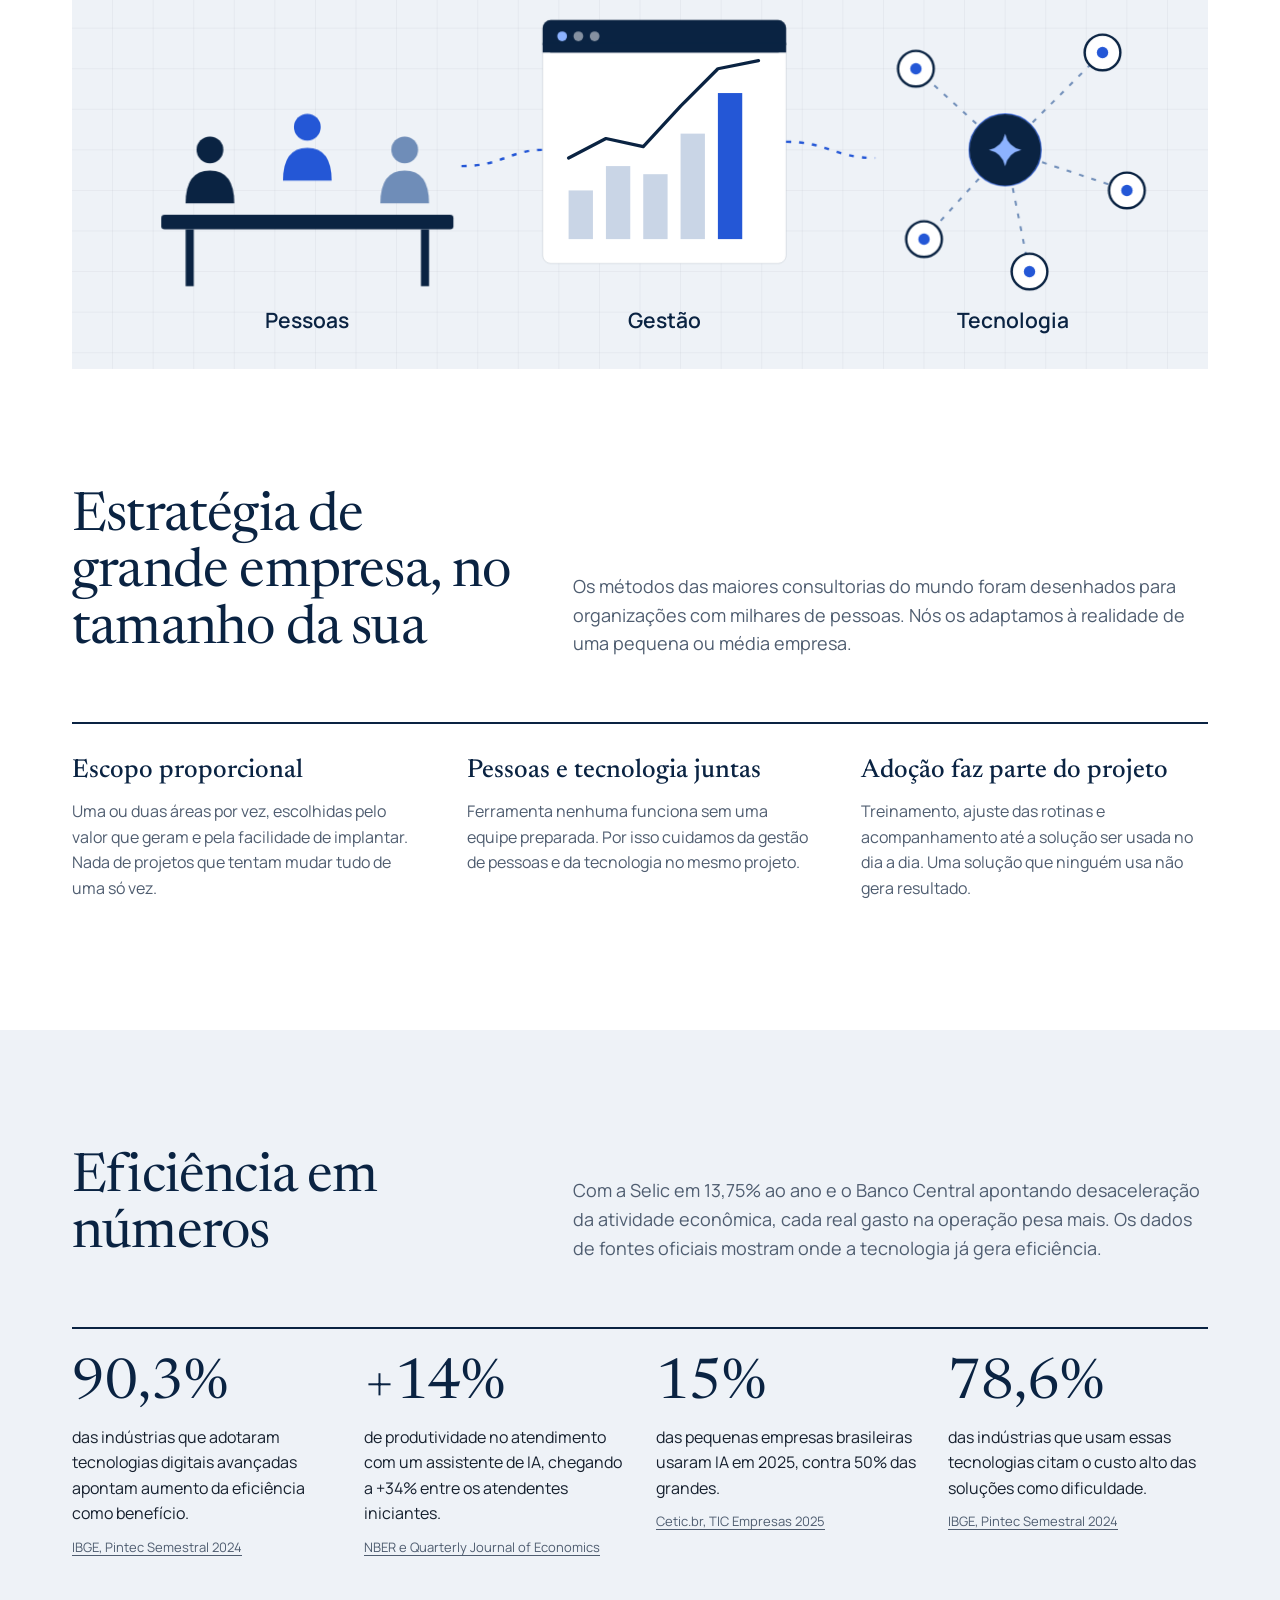
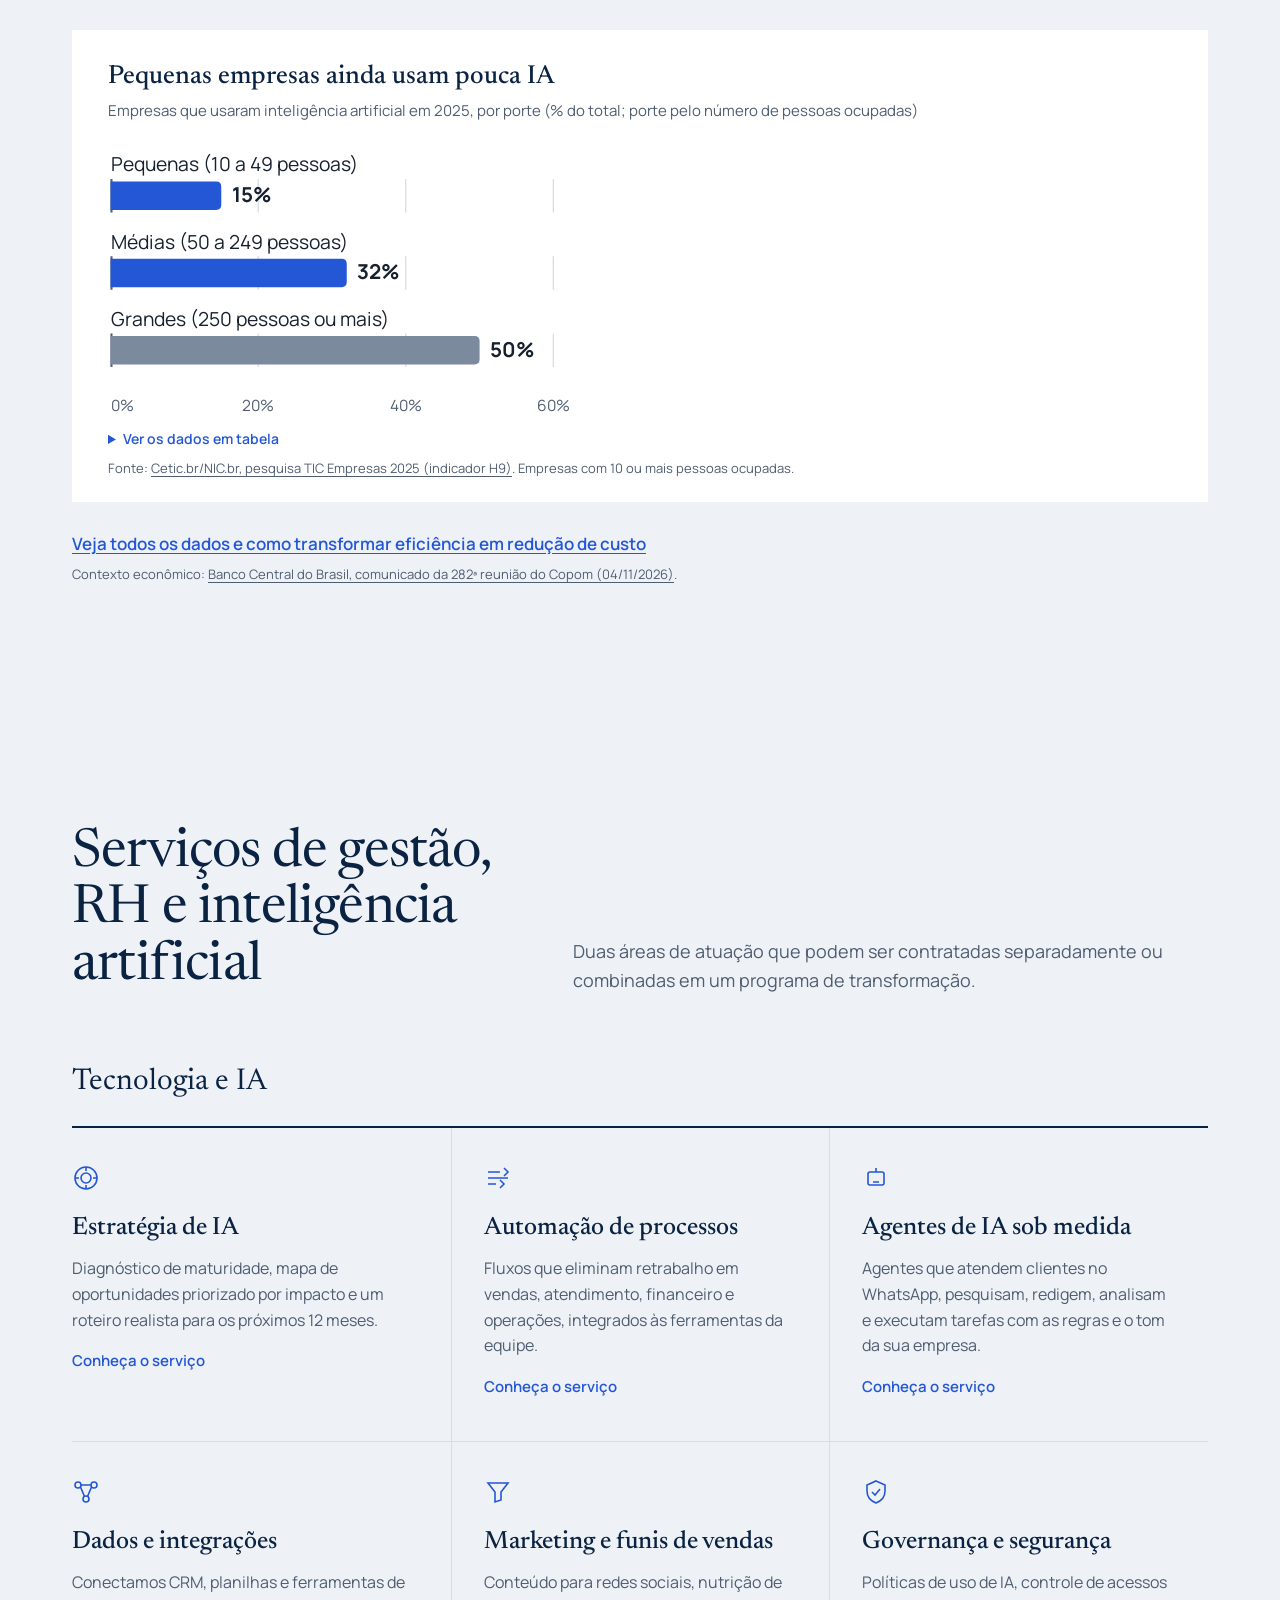
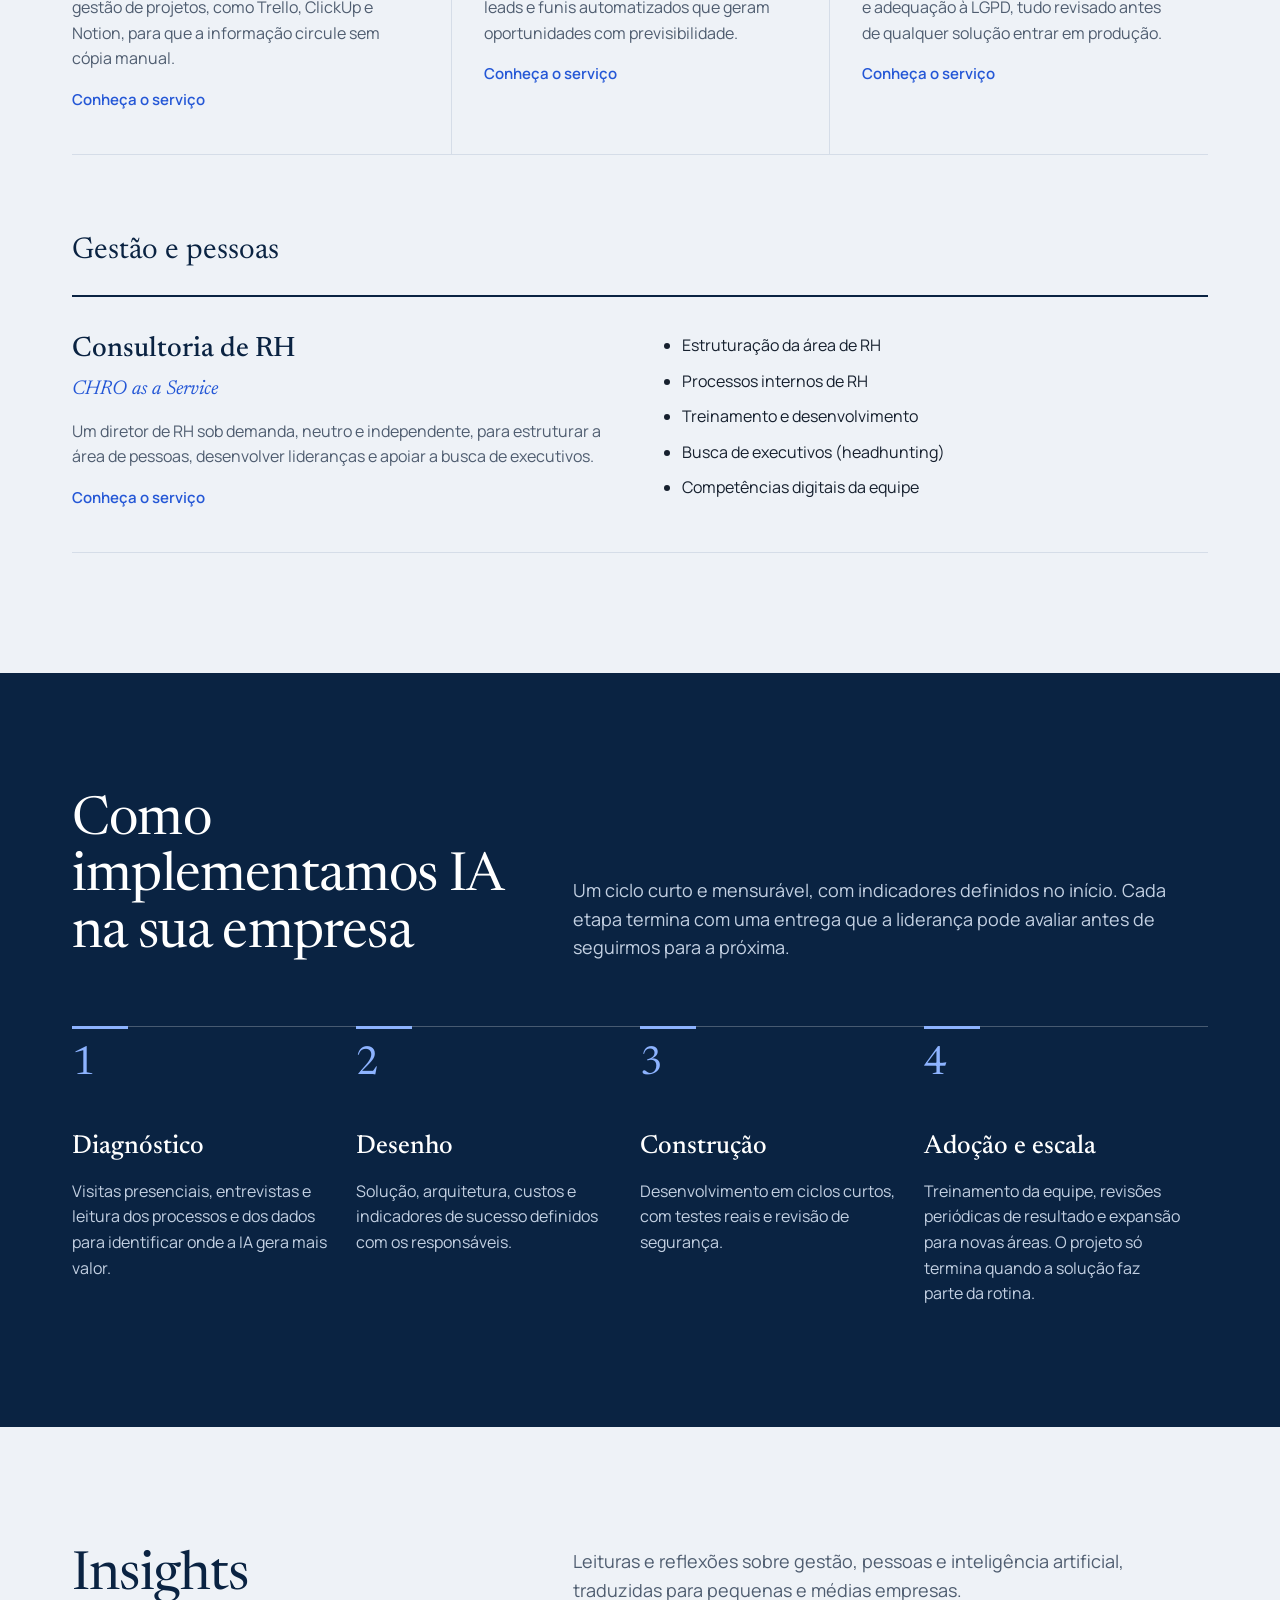
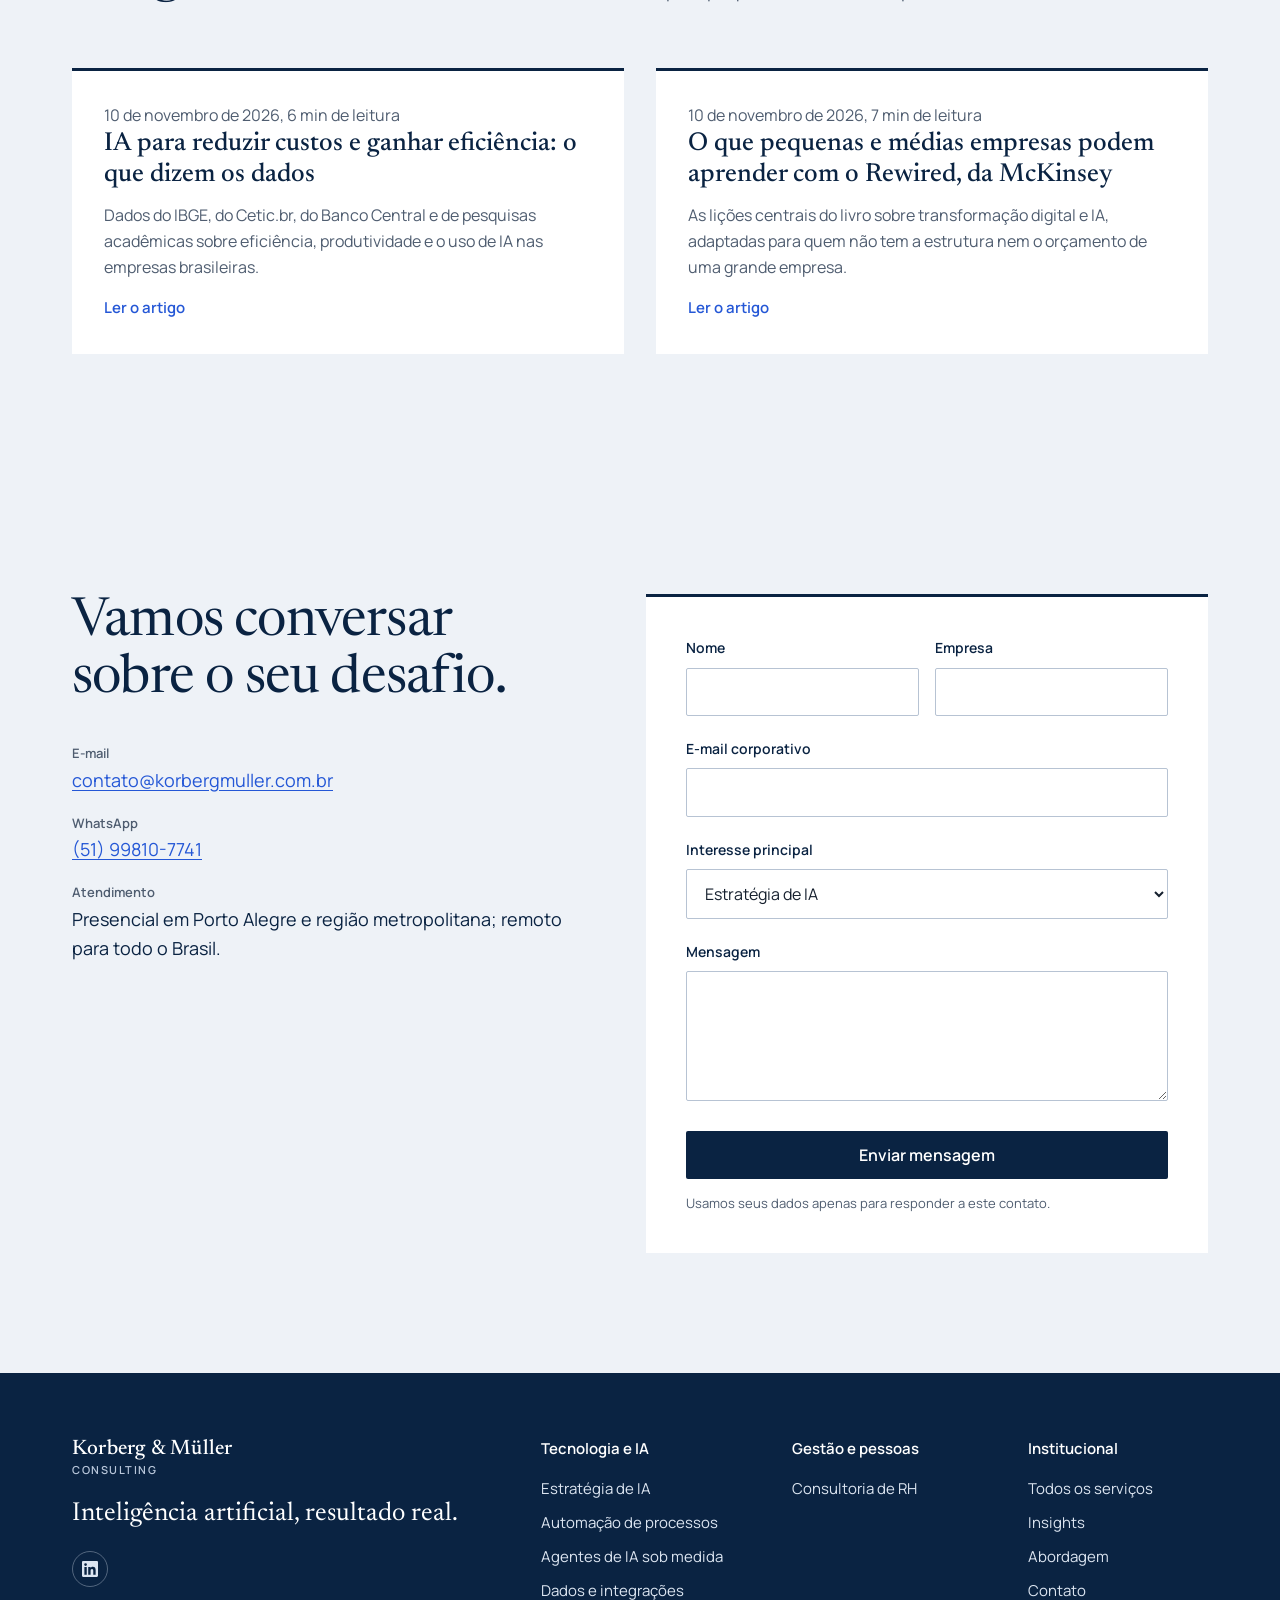
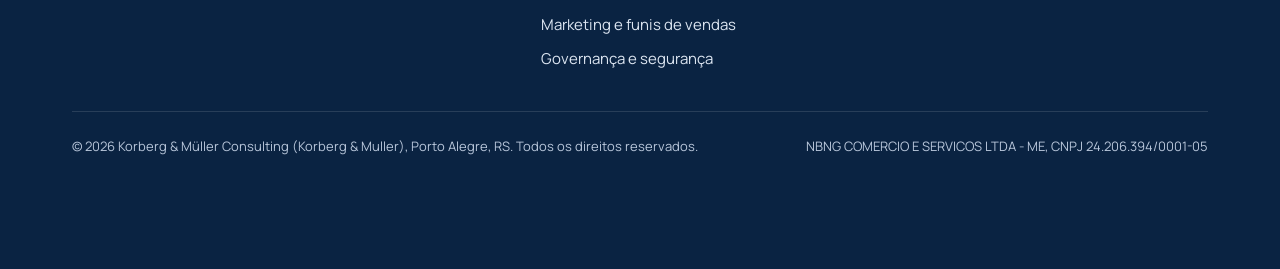
==== commit afb80f85: "Add files via upload" ====
--- a/index.html
+++ b/index.html
@@ -1,497 +1,516 @@
-<!DOCTYPE html>
-<html lang="pt-BR">
-<head>
-<script async src="https://www.googletagmanager.com/gtm.js?id=GTM-KZSZC76Z"></script>
-<script>
-window.dataLayer = window.dataLayer || [];
-function gtag(){dataLayer.push(arguments);}
-gtag('js', new Date());
-</script>
-<meta charset="utf-8">
-<meta name="viewport" content="width=device-width, initial-scale=1">
-<title>Consultoria empresarial e IA em Porto Alegre | Korberg &amp; Müller</title>
-<meta name="description" content="Consultoria empresarial, de RH e de IA para pequenas e médias empresas de Porto Alegre: gestão de pessoas, automação de processos e agentes de IA. Vamos até a sua empresa.">
-<meta name="robots" content="index, follow, max-image-preview:large">
-<link rel="canonical" href="https://korbergmuller.com.br/">
-<meta property="og:type" content="website">
-<meta property="og:locale" content="pt_BR">
-<meta property="og:site_name" content="Korberg &amp; Müller Consulting">
-<meta property="og:url" content="https://korbergmuller.com.br/">
-<meta property="og:title" content="Consultoria empresarial e IA em Porto Alegre | Korberg & Müller">
-<meta property="og:description" content="Consultoria empresarial, de RH e de IA para pequenas e médias empresas de Porto Alegre: gestão de pessoas, automação de processos e agentes de IA. Vamos até a sua empresa.">
-<meta property="og:image" content="https://korbergmuller.com.br/og-image.png">
-<meta property="og:image:width" content="1200">
-<meta property="og:image:height" content="630">
-<meta property="og:image:alt" content="Korberg &amp; Müller Consulting: Inteligência artificial, resultado real.">
-<meta name="twitter:card" content="summary_large_image">
-<meta name="twitter:title" content="Consultoria empresarial e IA em Porto Alegre | Korberg & Müller">
-<meta name="twitter:description" content="Consultoria empresarial, de RH e de IA para pequenas e médias empresas de Porto Alegre: gestão de pessoas, automação de processos e agentes de IA. Vamos até a sua empresa.">
-<meta name="twitter:image" content="https://korbergmuller.com.br/og-image.png">
-<meta name="theme-color" content="#0A2342">
-<link rel="icon" href="favicon.ico" sizes="48x48">
-<link rel="icon" href="favicon.svg" type="image/svg+xml">
-<link rel="apple-touch-icon" href="apple-touch-icon.png">
-<script type="application/ld+json">
-{
-  "@context": "https://schema.org",
-  "@type": "ProfessionalService",
-  "@id": "https://korbergmuller.com.br/#empresa",
-  "name": "Korberg & Müller Consulting",
-  "legalName": "NBNG COMERCIO E SERVICOS LTDA - ME",
-  "taxID": "24.206.394/0001-05",
-  "alternateName": [
-    "Korberg & Müller",
-    "Korberg & Muller",
-    "Korberg Mueller",
-    "K&M Consulting"
-  ],
-  "slogan": "Inteligência artificial, resultado real.",
-  "description": "Consultoria empresarial, de RH e de inteligência artificial para pequenas e médias empresas de Porto Alegre e região, com atendimento presencial.",
-  "url": "https://korbergmuller.com.br/",
-  "telephone": "+55-51-99810-7741",
-  "logo": "https://korbergmuller.com.br/icon-192.png",
-  "image": "https://korbergmuller.com.br/og-image.png",
-  "address": {
-    "@type": "PostalAddress",
-    "addressLocality": "Porto Alegre",
-    "addressRegion": "RS",
-    "addressCountry": "BR"
-  },
-  "areaServed": [
-    {
-      "@type": "City",
-      "name": "Porto Alegre"
-    },
-    {
-      "@type": "AdministrativeArea",
-      "name": "Região Metropolitana de Porto Alegre"
-    },
-    {
-      "@type": "State",
-      "name": "Rio Grande do Sul"
-    },
-    {
-      "@type": "Country",
-      "name": "Brasil"
-    }
-  ],
-  "inLanguage": "pt-BR",
-  "knowsAbout": [
-    "Consultoria empresarial",
-    "Consultoria de RH",
-    "Gestão de pessoas",
-    "Inteligência artificial",
-    "Automação de processos",
-    "Agentes de IA",
-    "Integração de sistemas",
-    "Funis de vendas",
-    "LGPD"
-  ],
-  "hasOfferCatalog": {
-    "@type": "OfferCatalog",
-    "name": "Serviços",
-    "itemListElement": [
-      {
-        "@type": "Offer",
-        "itemOffered": {
-          "@type": "Service",
-          "name": "Estratégia de IA",
-          "url": "https://korbergmuller.com.br/servicos/estrategia-de-ia/"
-        }
-      },
-      {
-        "@type": "Offer",
-        "itemOffered": {
-          "@type": "Service",
-          "name": "Automação de processos",
-          "url": "https://korbergmuller.com.br/servicos/automacao-de-processos/"
-        }
-      },
-      {
-        "@type": "Offer",
-        "itemOffered": {
-          "@type": "Service",
-          "name": "Agentes de IA sob medida",
-          "url": "https://korbergmuller.com.br/servicos/agentes-de-ia/"
-        }
-      },
-      {
-        "@type": "Offer",
-        "itemOffered": {
-          "@type": "Service",
-          "name": "Dados e integrações",
-          "url": "https://korbergmuller.com.br/servicos/integracoes/"
-        }
-      },
-      {
-        "@type": "Offer",
-        "itemOffered": {
-          "@type": "Service",
-          "name": "Marketing e funis de vendas",
-          "url": "https://korbergmuller.com.br/servicos/marketing-e-funis/"
-        }
-      },
-      {
-        "@type": "Offer",
-        "itemOffered": {
-          "@type": "Service",
-          "name": "Governança e segurança",
-          "url": "https://korbergmuller.com.br/servicos/governanca-de-ia/"
-        }
-      },
-      {
-        "@type": "Offer",
-        "itemOffered": {
-          "@type": "Service",
-          "name": "Consultoria de RH",
-          "url": "https://korbergmuller.com.br/servicos/consultoria-de-rh/"
-        }
-      }
-    ]
-  }
-}
-</script>
-<link rel="preconnect" href="https://fonts.googleapis.com">
-<link rel="preconnect" href="https://fonts.gstatic.com" crossorigin>
-<link href="https://fonts.googleapis.com/css2?family=Manrope:wght@400;500;600;700&amp;family=Newsreader:ital,opsz,wght@0,6..72,400;0,6..72,500;0,6..72,600;1,6..72,400&amp;display=swap" rel="stylesheet">
-<script src="assets/js-flag.js"></script>
-<link rel="stylesheet" href="assets/site.css?v=4e4ce3b0c0">
-</head>
-<body>
-<noscript><iframe src="https://www.googletagmanager.com/ns.html?id=GTM-KZSZC76Z" height="0" width="0" style="display:none;visibility:hidden"></iframe></noscript>
-<a class="skip" href="#conteudo">Pular para o conteúdo</a>
-
-<header class="site-header">
-  <div class="wrap">
-    <a class="brand" href="./" aria-label="Korberg &amp; Müller Consulting, página inicial">
-      <svg class="brand-mark" viewBox="0 0 36 36" aria-hidden="true">
-        <rect x=".75" y=".75" width="34.5" height="34.5" fill="none" stroke="#fff" stroke-opacity=".55" stroke-width="1.5"/>
-        <path d="M7 11.5v13M7 19l8.5-7.5M10.5 16.5l5.5 8" stroke="#fff" stroke-width="1.8" fill="none" stroke-linejoin="miter"/>
-        <path d="M19 24.5v-13l5 8 5-8v13" stroke="#8DB3FF" stroke-width="1.8" fill="none" stroke-linejoin="miter"/>
-      </svg>
-      <span class="brand-name">Korberg &amp; Müller<small>CONSULTING</small></span>
-    </a>
-    <button class="menu-btn" type="button" aria-expanded="false" aria-controls="menu" aria-label="Abrir menu">
-      <svg width="20" height="20" viewBox="0 0 20 20" aria-hidden="true"><path d="M2 5h16M2 10h16M2 15h16" stroke="currentColor" stroke-width="1.8"/></svg>
-    </button>
-    <nav class="nav" id="menu" aria-label="Principal">
-      <a href="servicos/">Serviços</a>
-      <a href="insights/">Insights</a>
-      <a href="#abordagem">Abordagem</a>
-      <a href="#metodo">Método</a>
-            <a class="nav-cta" href="#contato">Fale conosco</a>
-    </nav>
-  </div>
-</header>
-
-<main id="conteudo">
-  <section class="hero" id="topo" aria-labelledby="hero-title">
-    <div class="wrap">
-      <div>
-        <h1 id="hero-title">Consultoria empresarial e IA para pequenas e médias empresas em Porto Alegre</h1>
-        <p class="slogan"><span>Inteligência</span><span>artificial,</span><span class="real">resultado real.</span></p>
-        <p class="lede">Vamos até a sua empresa entender os processos e as pessoas antes de propor qualquer solução. Em seguida, entregamos uma estratégia clara, automações que funcionam no dia a dia, agentes de IA sob medida e uma gestão de pessoas estruturada.</p>
-        <div class="btn-row">
-          <a class="btn btn-light" href="#contato">Agendar uma conversa</a>
-          <a class="btn btn-ghost" href="#capacidades">Ver o que fazemos</a>
-        </div>
-      </div>
-      <figure class="signal-fig" style="margin:0">
-        <svg id="signal" viewBox="0 0 560 420" role="img" aria-label="Ilustração: uma linha irregular que se organiza em uma curva de crescimento">
-          <g stroke="rgba(255,255,255,.08)" stroke-width="1">
-            <line x1="0" y1="70" x2="560" y2="70"/><line x1="0" y1="140" x2="560" y2="140"/>
-            <line x1="0" y1="210" x2="560" y2="210"/><line x1="0" y1="280" x2="560" y2="280"/>
-            <line x1="0" y1="350" x2="560" y2="350"/>
-            <line x1="112" y1="0" x2="112" y2="420"/><line x1="224" y1="0" x2="224" y2="420"/>
-            <line x1="336" y1="0" x2="336" y2="420"/><line x1="448" y1="0" x2="448" y2="420"/>
-          </g>
-          <path id="signal-area" fill="url(#fade)" d=""/>
-          <path id="signal-line" fill="none" stroke="#8DB3FF" stroke-width="2.5" stroke-linejoin="round" stroke-linecap="round" d=""/>
-          <circle id="signal-dot" r="6" fill="#fff" cx="-20" cy="-20"/>
-          <defs>
-            <linearGradient id="fade" x1="0" y1="0" x2="0" y2="1">
-              <stop offset="0" stop-color="#8DB3FF" stop-opacity=".22"/>
-              <stop offset="1" stop-color="#8DB3FF" stop-opacity="0"/>
-            </linearGradient>
-          </defs>
-        </svg>
-        <figcaption class="signal-cap"><span>Dados dispersos</span><span>Decisão e resultado</span></figcaption>
-      </figure>
-    </div>
-  </section>
-
-  <section class="sec manifesto" id="abordagem" aria-labelledby="abordagem-title">
-    <div class="wrap">
-      <div class="cols">
-        <div>
-          <h2 id="abordagem-title" style="margin-bottom:36px">Nossa abordagem</h2>
-          <blockquote>Tecnologia de ponta só gera valor quando muda a forma como a empresa decide e opera.</blockquote>
-        </div>
-        <div>
-          <p>A Korberg &amp; Müller traduz para pequenas e médias empresas os métodos que as grandes consultorias aplicam em grandes organizações. Unimos visão de gestão, cuidado com as pessoas e domínio técnico, e começamos pelo problema de negócio, não pela ferramenta: onde está o gargalo, quanto ele custa e qual decisão precisa ser agilizada.</p>
-          <p>Em seguida, desenhamos e construímos a solução com a sua equipe, integrada aos sistemas que a empresa já utiliza, com segurança de dados desde o primeiro dia e indicadores que mostram o retorno.</p>
-          <p>Somos uma consultoria enxuta por opção: quem desenha a estratégia é quem acompanha a entrega. Atendemos pessoalmente pequenas e médias empresas de Porto Alegre e região.</p>
-        </div>
-      </div>
-      <figure class="wide-figure illo-wrap"><svg class="illo illo-wide" viewBox="0 0 1400 520" role="img" aria-label="Ilustração: pessoas reunidas em torno de uma mesa, um painel de gestão com indicadores em alta e uma rede de tecnologia conectada">
-<rect x="0" y="0" width="1400" height="520" fill="#EEF2F7"/>
-<g stroke="rgba(10,35,66,.05)"><line x1="50" y1="0" x2="50" y2="520"/><line x1="100" y1="0" x2="100" y2="520"/><line x1="150" y1="0" x2="150" y2="520"/><line x1="200" y1="0" x2="200" y2="520"/><line x1="250" y1="0" x2="250" y2="520"/><line x1="300" y1="0" x2="300" y2="520"/><line x1="350" y1="0" x2="350" y2="520"/><line x1="400" y1="0" x2="400" y2="520"/><line x1="450" y1="0" x2="450" y2="520"/><line x1="500" y1="0" x2="500" y2="520"/><line x1="550" y1="0" x2="550" y2="520"/><line x1="600" y1="0" x2="600" y2="520"/><line x1="650" y1="0" x2="650" y2="520"/><line x1="700" y1="0" x2="700" y2="520"/><line x1="750" y1="0" x2="750" y2="520"/><line x1="800" y1="0" x2="800" y2="520"/><line x1="850" y1="0" x2="850" y2="520"/><line x1="900" y1="0" x2="900" y2="520"/><line x1="950" y1="0" x2="950" y2="520"/><line x1="1000" y1="0" x2="1000" y2="520"/><line x1="1050" y1="0" x2="1050" y2="520"/><line x1="1100" y1="0" x2="1100" y2="520"/><line x1="1150" y1="0" x2="1150" y2="520"/><line x1="1200" y1="0" x2="1200" y2="520"/><line x1="1250" y1="0" x2="1250" y2="520"/><line x1="1300" y1="0" x2="1300" y2="520"/><line x1="1350" y1="0" x2="1350" y2="520"/><line x1="0" y1="50" x2="1400" y2="50"/><line x1="0" y1="100" x2="1400" y2="100"/><line x1="0" y1="150" x2="1400" y2="150"/><line x1="0" y1="200" x2="1400" y2="200"/><line x1="0" y1="250" x2="1400" y2="250"/><line x1="0" y1="300" x2="1400" y2="300"/><line x1="0" y1="350" x2="1400" y2="350"/><line x1="0" y1="400" x2="1400" y2="400"/><line x1="0" y1="450" x2="1400" y2="450"/><line x1="0" y1="500" x2="1400" y2="500"/></g>
-<g class="layer" style="--k:.8">
-  <g class="pop" style="--d:0.1s"><circle cx="170" cy="250" r="16.5" fill="#0A2342"/><path d="M140.0 316.0 Q140.0 275.5 170 275.5 Q200.0 275.5 200.0 316.0 Z" fill="#0A2342"/></g><g class="pop" style="--d:0.25s"><circle cx="290" cy="222" r="16.5" fill="#2457D6"/><path d="M260.0 288.0 Q260.0 247.5 290 247.5 Q320.0 247.5 320.0 288.0 Z" fill="#2457D6"/></g><g class="pop" style="--d:0.4s"><circle cx="410" cy="250" r="16.5" fill="#6F8DB8"/><path d="M380.0 316.0 Q380.0 275.5 410 275.5 Q440.0 275.5 440.0 316.0 Z" fill="#6F8DB8"/></g>
-  <g class="pop" style="--d:0.5s"><rect x="110" y="330" width="360" height="18" rx="4" fill="#0A2342"/><rect x="140" y="348" width="10" height="70" fill="#0A2342"/><rect x="430" y="348" width="10" height="70" fill="#0A2342"/></g>
-  <text x="290" y="470" text-anchor="middle" font-size="26" font-weight="600" fill="#0A2342" class="pop" style="--d:0.7s">Pessoas</text>
-</g>
-<path class="flow-dark" d="M480 270 C530 270 540 250 580 250" stroke="#2457D6" stroke-width="3" fill="none"/>
-<g class="layer" style="--k:1.1">
-  <g class="pop" style="--d:0.6s"><rect x="580" y="90" width="300" height="300" rx="10" fill="#FFFFFF" stroke="rgba(10,35,66,.15)"/>
-    <rect x="580" y="90" width="300" height="40" rx="10" fill="#0A2342"/><rect x="580" y="118" width="300" height="12" fill="#0A2342"/>
-    <circle cx="604" cy="110" r="6" fill="#8DB3FF"/><circle cx="624" cy="110" r="6" fill="rgba(255,255,255,.5)"/><circle cx="644" cy="110" r="6" fill="rgba(255,255,255,.5)"/></g>
-  <rect class="grow" style="--d:0.9s" x="612" y="300" width="30" height="60" fill="#C9D5E6"/><rect class="grow" style="--d:1.02s" x="658" y="270" width="30" height="90" fill="#C9D5E6"/><rect class="grow" style="--d:1.1400000000000001s" x="704" y="280" width="30" height="80" fill="#C9D5E6"/><rect class="grow" style="--d:1.26s" x="750" y="230" width="30" height="130" fill="#C9D5E6"/><rect class="grow" style="--d:1.38s" x="796" y="180" width="30" height="180" fill="#2457D6"/>
-  <path class="draw" pathLength="1" style="--d:1.2s" d="M612 260 L658 236 L704 246 L750 196 L796 150 L846 140" fill="none" stroke="#0A2342" stroke-width="4" stroke-linecap="round" stroke-linejoin="round"/>
-  <text x="730" y="470" text-anchor="middle" font-size="26" font-weight="600" fill="#0A2342" class="pop" style="--d:0.8s">Gestão</text>
-</g>
-<path class="flow-dark" d="M880 240 C930 240 940 260 990 260" stroke="#2457D6" stroke-width="3" fill="none"/>
-<g class="layer" style="--k:1.4">
-  <path class="flow-dark" d="M1150 250 L1040 150" stroke="#6F8DB8" stroke-width="2.5" fill="none"/><path class="flow-dark" d="M1150 250 L1270 130" stroke="#6F8DB8" stroke-width="2.5" fill="none"/><path class="flow-dark" d="M1150 250 L1300 300" stroke="#6F8DB8" stroke-width="2.5" fill="none"/><path class="flow-dark" d="M1150 250 L1050 360" stroke="#6F8DB8" stroke-width="2.5" fill="none"/><path class="flow-dark" d="M1150 250 L1180 400" stroke="#6F8DB8" stroke-width="2.5" fill="none"/>
-  <g class="pop" style="--d:1.0s"><circle cx="1040" cy="150" r="22" fill="#FFFFFF" stroke="#0A2342" stroke-width="3"/><circle cx="1040" cy="150" r="7" fill="#2457D6"/></g><g class="pop" style="--d:1.12s"><circle cx="1270" cy="130" r="22" fill="#FFFFFF" stroke="#0A2342" stroke-width="3"/><circle cx="1270" cy="130" r="7" fill="#2457D6"/></g><g class="pop" style="--d:1.24s"><circle cx="1300" cy="300" r="22" fill="#FFFFFF" stroke="#0A2342" stroke-width="3"/><circle cx="1300" cy="300" r="7" fill="#2457D6"/></g><g class="pop" style="--d:1.3599999999999999s"><circle cx="1050" cy="360" r="22" fill="#FFFFFF" stroke="#0A2342" stroke-width="3"/><circle cx="1050" cy="360" r="7" fill="#2457D6"/></g><g class="pop" style="--d:1.48s"><circle cx="1180" cy="400" r="22" fill="#FFFFFF" stroke="#0A2342" stroke-width="3"/><circle cx="1180" cy="400" r="7" fill="#2457D6"/></g>
-  <circle class="pulse" cx="1150" cy="250" r="44" fill="none" stroke="#2457D6" stroke-width="2"/>
-  <g class="pop" style="--d:0.9s"><circle cx="1150" cy="250" r="44" fill="#0A2342"/><path d="M1150 230 Q1153.6 246.4 1170 250 Q1153.6 253.6 1150 270 Q1146.4 253.6 1130 250 Q1146.4 246.4 1150 230 Z" fill="#8DB3FF"/></g>
-  <text x="1160" y="470" text-anchor="middle" font-size="26" font-weight="600" fill="#0A2342" class="pop" style="--d:1.0s">Tecnologia</text>
-</g>
-</svg></figure>
-    </div>
-  </section>
-
-  <section class="sec principles" aria-labelledby="princ-title">
-    <div class="wrap">
-      <div class="sec-head">
-        <h2 id="princ-title">Estratégia de grande empresa, no tamanho da sua</h2>
-        <p>Os métodos das maiores consultorias do mundo foram desenhados para organizações com milhares de pessoas. Nós os adaptamos à realidade de uma pequena ou média empresa.</p>
-      </div>
-      <div class="princ-grid">
-        <article><h3>Escopo proporcional</h3><p>Uma ou duas áreas por vez, escolhidas pelo valor que geram e pela facilidade de implantar. Nada de projetos que tentam mudar tudo de uma só vez.</p></article>
-        <article><h3>Pessoas e tecnologia juntas</h3><p>Ferramenta nenhuma funciona sem uma equipe preparada. Por isso cuidamos da gestão de pessoas e da tecnologia no mesmo projeto.</p></article>
-        <article><h3>Adoção faz parte do projeto</h3><p>Treinamento, ajuste das rotinas e acompanhamento até a solução ser usada no dia a dia. Uma solução que ninguém usa não gera resultado.</p></article>
-      </div>
-    </div>
-  </section>
-
-  <section class="sec numbers" id="numeros" aria-labelledby="num-title">
-    <div class="wrap">
-      <div class="sec-head">
-        <h2 id="num-title">Eficiência em números</h2>
-        <p>Com a Selic em 13,75% ao ano e o Banco Central apontando desaceleração da atividade econômica, cada real gasto na operação pesa mais. Os dados de fontes oficiais mostram onde a tecnologia já gera eficiência.</p>
-      </div>
-      <div class="stat-grid">
-        <article class="stat"><p class="stat-value">90,3%</p><p class="stat-text">das indústrias que adotaram tecnologias digitais avançadas apontam aumento da eficiência como benefício.</p><p class="stat-source"><a href="https://agenciadenoticias.ibge.gov.br/agencia-noticias/2012-agencia-noticias/noticias/44551-de-2022-a-2024-percentual-de-empresas-industriais-utilizando-inteligencia-artificial-subiu-de-16-9-para-41-9" target="_blank" rel="noopener">IBGE, Pintec Semestral 2024</a></p></article>
-        <article class="stat"><p class="stat-value">+14%</p><p class="stat-text">de produtividade no atendimento com um assistente de IA, chegando a +34% entre os atendentes iniciantes.</p><p class="stat-source"><a href="https://www.nber.org/papers/w31161" target="_blank" rel="noopener">NBER e Quarterly Journal of Economics</a></p></article>
-        <article class="stat"><p class="stat-value">15%</p><p class="stat-text">das pequenas empresas brasileiras usaram IA em 2025, contra 50% das grandes.</p><p class="stat-source"><a href="https://cetic.br/en/tics/pesquisa/2025/empresas/H9/" target="_blank" rel="noopener">Cetic.br, TIC Empresas 2025</a></p></article>
-        <article class="stat"><p class="stat-value">78,6%</p><p class="stat-text">das indústrias que usam essas tecnologias citam o custo alto das soluções como dificuldade.</p><p class="stat-source"><a href="https://agenciadenoticias.ibge.gov.br/agencia-noticias/2012-agencia-noticias/noticias/44551-de-2022-a-2024-percentual-de-empresas-industriais-utilizando-inteligencia-artificial-subiu-de-16-9-para-41-9" target="_blank" rel="noopener">IBGE, Pintec Semestral 2024</a></p></article>
-      </div>
-      <div class="numbers-chart">
-<figure class="chart" id="grafico-porte">
-  <figcaption><h3 class="chart-title">Pequenas empresas ainda usam pouca IA</h3><p class="chart-sub">Empresas que usaram inteligência artificial em 2025, por porte (% do total; porte pelo número de pessoas ocupadas)</p></figcaption>
-  <svg viewBox="-2 0 404 214" role="img" aria-label="Gráfico de barras: em 2025, 15% das pequenas empresas, 32% das médias e 50% das grandes usaram inteligência artificial."><line x1="0.0" y1="28" x2="0.0" y2="54" stroke="#D5DDE8" stroke-width="1"/><line x1="0.0" y1="88" x2="0.0" y2="114" stroke="#D5DDE8" stroke-width="1"/><line x1="0.0" y1="148" x2="0.0" y2="174" stroke="#D5DDE8" stroke-width="1"/><text x="0.0" y="208" text-anchor="start" font-size="12" fill="#4F5D70">0%</text><line x1="114.7" y1="28" x2="114.7" y2="54" stroke="#D5DDE8" stroke-width="1"/><line x1="114.7" y1="88" x2="114.7" y2="114" stroke="#D5DDE8" stroke-width="1"/><line x1="114.7" y1="148" x2="114.7" y2="174" stroke="#D5DDE8" stroke-width="1"/><text x="114.7" y="208" text-anchor="middle" font-size="12" fill="#4F5D70">20%</text><line x1="229.3" y1="28" x2="229.3" y2="54" stroke="#D5DDE8" stroke-width="1"/><line x1="229.3" y1="88" x2="229.3" y2="114" stroke="#D5DDE8" stroke-width="1"/><line x1="229.3" y1="148" x2="229.3" y2="174" stroke="#D5DDE8" stroke-width="1"/><text x="229.3" y="208" text-anchor="middle" font-size="12" fill="#4F5D70">40%</text><line x1="344.0" y1="28" x2="344.0" y2="54" stroke="#D5DDE8" stroke-width="1"/><line x1="344.0" y1="88" x2="344.0" y2="114" stroke="#D5DDE8" stroke-width="1"/><line x1="344.0" y1="148" x2="344.0" y2="174" stroke="#D5DDE8" stroke-width="1"/><text x="344.0" y="208" text-anchor="middle" font-size="12" fill="#4F5D70">60%</text><line x1="0.75" y1="28" x2="0.75" y2="54" stroke="#4F5D70" stroke-width="1.5"/><line x1="0.75" y1="88" x2="0.75" y2="114" stroke="#4F5D70" stroke-width="1.5"/><line x1="0.75" y1="148" x2="0.75" y2="174" stroke="#4F5D70" stroke-width="1.5"/><g class="bar"><title>Pequenas (10 a 49 pessoas): 15%</title><rect x="0" y="8" width="400" height="60" fill="transparent"/><text x="0" y="22" font-size="15" fill="#16202E">Pequenas (10 a 49 pessoas)</text><path class="bar-mark" d="M0 30 H82.0 Q86.0 30 86.0 34 V48 Q86.0 52 82.0 52 H0 Z" fill="#2457D6"/><text x="94.0" y="46.0" font-size="16" font-weight="700" fill="#16202E">15%</text></g><g class="bar"><title>Médias (50 a 249 pessoas): 32%</title><rect x="0" y="68" width="400" height="60" fill="transparent"/><text x="0" y="82" font-size="15" fill="#16202E">Médias (50 a 249 pessoas)</text><path class="bar-mark" d="M0 90 H179.5 Q183.5 90 183.5 94 V108 Q183.5 112 179.5 112 H0 Z" fill="#2457D6"/><text x="191.5" y="106.0" font-size="16" font-weight="700" fill="#16202E">32%</text></g><g class="bar"><title>Grandes (250 pessoas ou mais): 50%</title><rect x="0" y="128" width="400" height="60" fill="transparent"/><text x="0" y="142" font-size="15" fill="#16202E">Grandes (250 pessoas ou mais)</text><path class="bar-mark" d="M0 150 H282.7 Q286.7 150 286.7 154 V168 Q286.7 172 282.7 172 H0 Z" fill="#7C8A9E"/><text x="294.7" y="166.0" font-size="16" font-weight="700" fill="#16202E">50%</text></g></svg>
-  <details class="chart-data"><summary>Ver os dados em tabela</summary>
-    <table><thead><tr><th scope="col">Categoria</th><th scope="col">Valor</th></tr></thead><tbody><tr><th scope="row">Pequenas (10 a 49 pessoas)</th><td>15%</td></tr><tr><th scope="row">Médias (50 a 249 pessoas)</th><td>32%</td></tr><tr><th scope="row">Grandes (250 pessoas ou mais)</th><td>50%</td></tr></tbody></table>
-  </details>
-  <p class="chart-source">Fonte: <a href="https://cetic.br/en/tics/pesquisa/2025/empresas/H9/" target="_blank" rel="noopener">Cetic.br/NIC.br, pesquisa TIC Empresas 2025 (indicador H9)</a>. Empresas com 10 ou mais pessoas ocupadas.</p>
-</figure>
-      </div>
-      <p class="numbers-more"><a href="insights/ia-reduzir-custos-eficiencia-dados/">Veja todos os dados e como transformar eficiência em redução de custo</a></p>
-      <p class="chart-source">Contexto econômico: <a href="https://www.bcb.gov.br/" target="_blank" rel="noopener">Banco Central do Brasil, comunicado da 282ª reunião do Copom (04/11/2026)</a>.</p>
-    </div>
-  </section>
-
-  <section class="sec caps" id="capacidades" aria-labelledby="caps-title">
-    <div class="wrap">
-      <div class="sec-head">
-        <h2 id="caps-title">Serviços de gestão, RH e inteligência artificial</h2>
-        <p>Duas áreas de atuação que podem ser contratadas separadamente ou combinadas em um programa de transformação.</p>
-      </div>
-      <div class="group">
-        <h3 class="group-title">Tecnologia e IA</h3>
-        <div class="cap-grid">
-        <article class="cap">
-          <svg viewBox="0 0 28 28" fill="none" stroke="currentColor" stroke-width="1.6" aria-hidden="true"><circle cx="14" cy="14" r="11"/><circle cx="14" cy="14" r="5"/><path d="M14 3v4M14 21v4M3 14h4M21 14h4"/></svg>
-          <h3><a href="servicos/estrategia-de-ia/">Estratégia de IA</a></h3>
-          <p>Diagnóstico de maturidade, mapa de oportunidades priorizado por impacto e um roteiro realista para os próximos 12 meses.</p>
-          <span class="more" aria-hidden="true">Conheça o serviço</span>
-        </article>
-        <article class="cap">
-          <svg viewBox="0 0 28 28" fill="none" stroke="currentColor" stroke-width="1.6" aria-hidden="true"><path d="M4 8h12M4 14h20M4 20h8"/><path d="M20 4l4 4-4 4"/><path d="M16 16l4 4-4 4"/></svg>
-          <h3><a href="servicos/automacao-de-processos/">Automação de processos</a></h3>
-          <p>Fluxos que eliminam retrabalho em vendas, atendimento, financeiro e operações, integrados às ferramentas da equipe.</p>
-          <span class="more" aria-hidden="true">Conheça o serviço</span>
-        </article>
-        <article class="cap">
-          <svg viewBox="0 0 28 28" fill="none" stroke="currentColor" stroke-width="1.6" aria-hidden="true"><rect x="6" y="8" width="16" height="13" rx="2"/><path d="M14 4v4M10 14h.01M18 14h.01M11 18h6"/></svg>
-          <h3><a href="servicos/agentes-de-ia/">Agentes de IA sob medida</a></h3>
-          <p>Agentes que atendem clientes no WhatsApp, pesquisam, redigem, analisam e executam tarefas com as regras e o tom da sua empresa.</p>
-          <span class="more" aria-hidden="true">Conheça o serviço</span>
-        </article>
-        <article class="cap">
-          <svg viewBox="0 0 28 28" fill="none" stroke="currentColor" stroke-width="1.6" aria-hidden="true"><circle cx="6" cy="7" r="3"/><circle cx="22" cy="7" r="3"/><circle cx="14" cy="21" r="3"/><path d="M8.5 9l4 9.5M19.5 9l-4 9.5M9 7h10"/></svg>
-          <h3><a href="servicos/integracoes/">Dados e integrações</a></h3>
-          <p>Conectamos CRM, planilhas e ferramentas de gestão de projetos, como Trello, ClickUp e Notion, para que a informação circule sem cópia manual.</p>
-          <span class="more" aria-hidden="true">Conheça o serviço</span>
-        </article>
-        <article class="cap">
-          <svg viewBox="0 0 28 28" fill="none" stroke="currentColor" stroke-width="1.6" aria-hidden="true"><path d="M4 5h20l-7 9v8l-6 2V14z"/></svg>
-          <h3><a href="servicos/marketing-e-funis/">Marketing e funis de vendas</a></h3>
-          <p>Conteúdo para redes sociais, nutrição de leads e funis automatizados que geram oportunidades com previsibilidade.</p>
-          <span class="more" aria-hidden="true">Conheça o serviço</span>
-        </article>
-        <article class="cap">
-          <svg viewBox="0 0 28 28" fill="none" stroke="currentColor" stroke-width="1.6" aria-hidden="true"><path d="M14 3l9 4v6c0 6-4 10-9 12-5-2-9-6-9-12V7z"/><path d="M10 14l3 3 5-6"/></svg>
-          <h3><a href="servicos/governanca-de-ia/">Governança e segurança</a></h3>
-          <p>Políticas de uso de IA, controle de acessos e adequação à LGPD, tudo revisado antes de qualquer solução entrar em produção.</p>
-          <span class="more" aria-hidden="true">Conheça o serviço</span>
-        </article>
-      </div>
-      </div>
-      <div class="group">
-        <h3 class="group-title">Gestão e pessoas</h3>
-        
-        <article class="cap-wide">
-          <div>
-            <h3><a href="servicos/consultoria-de-rh/">Consultoria de RH</a></h3>
-            <p class="offer">CHRO as a Service</p>
-            <p>Um diretor de RH sob demanda, neutro e independente, para estruturar a área de pessoas, desenvolver lideranças e apoiar a busca de executivos.</p>
-            <span class="more" aria-hidden="true">Conheça o serviço</span>
-          </div>
-          <ul><li>Estruturação da área de RH</li><li>Processos internos de RH</li><li>Treinamento e desenvolvimento</li><li>Busca de executivos (headhunting)</li><li>Competências digitais da equipe</li></ul>
-        </article>
-      </div>
-    </div>
-  </section>
-
-  <section class="sec method" id="metodo" aria-labelledby="metodo-title">
-    <div class="wrap">
-      <div class="sec-head">
-        <h2 id="metodo-title">Como implementamos IA na sua empresa</h2>
-        <p>Um ciclo curto e mensurável, com indicadores definidos no início. Cada etapa termina com uma entrega que a liderança pode avaliar antes de seguirmos para a próxima.</p>
-      </div>
-      <ol class="steps">
-        <li><h3>Diagnóstico</h3><p>Visitas presenciais, entrevistas e leitura dos processos e dos dados para identificar onde a IA gera mais valor.</p></li>
-        <li><h3>Desenho</h3><p>Solução, arquitetura, custos e indicadores de sucesso definidos com os responsáveis.</p></li>
-        <li><h3>Construção</h3><p>Desenvolvimento em ciclos curtos, com testes reais e revisão de segurança.</p></li>
-        <li><h3>Adoção e escala</h3><p>Treinamento da equipe, revisões periódicas de resultado e expansão para novas áreas. O projeto só termina quando a solução faz parte da rotina.</p></li>
-      </ol>
-    </div>
-  </section>
-
-  <section class="sec insights-teaser" aria-labelledby="ins-title">
-    <div class="wrap">
-      <div class="sec-head">
-        <h2 id="ins-title">Insights</h2>
-        <p>Leituras e reflexões sobre gestão, pessoas e inteligência artificial, traduzidas para pequenas e médias empresas.</p>
-      </div>
-      <div class="post-list">
-        <article class="post-card">
-          <p class="post-meta"><time datetime="2026-11-10">10 de novembro de 2026</time>, 6 min de leitura</p>
-          <h3><a href="insights/ia-reduzir-custos-eficiencia-dados/">IA para reduzir custos e ganhar eficiência: o que dizem os dados</a></h3>
-          <p>Dados do IBGE, do Cetic.br, do Banco Central e de pesquisas acadêmicas sobre eficiência, produtividade e o uso de IA nas empresas brasileiras.</p>
-          <span class="more" aria-hidden="true">Ler o artigo</span>
-        </article>
-        <article class="post-card">
-          <p class="post-meta"><time datetime="2026-11-10">10 de novembro de 2026</time>, 7 min de leitura</p>
-          <h3><a href="insights/rewired-mckinsey-pequenas-e-medias-empresas/">O que pequenas e médias empresas podem aprender com o Rewired, da McKinsey</a></h3>
-          <p>As lições centrais do livro sobre transformação digital e IA, adaptadas para quem não tem a estrutura nem o orçamento de uma grande empresa.</p>
-          <span class="more" aria-hidden="true">Ler o artigo</span>
-        </article>
-      </div>
-    </div>
-  </section>
-
-  <section class="sec contact" id="contato" aria-labelledby="contato-title">
-    <div class="wrap">
-      <div class="cols">
-        <div class="intro">
-          <h2 id="contato-title" style="margin-bottom:24px">Vamos conversar sobre o seu desafio.</h2>
-          <dl>
-            <div><dt>E-mail</dt><dd><a href="mailto:contato@korbergmuller.com.br">contato@korbergmuller.com.br</a></dd></div>
-            <div><dt>WhatsApp</dt><dd><a href="https://wa.me/5551998107741?text=Ol%C3%A1%21%20Vim%20pelo%20site%20da%20Korberg%20%26%20M%C3%BCller%20e%20gostaria%20de%20conversar%20sobre%20um%20projeto." target="_blank" rel="noopener">(51) 99810-7741</a></dd></div>
-            <div><dt>Atendimento</dt><dd>Presencial em Porto Alegre e região metropolitana; remoto para todo o Brasil.</dd></div>
-          </dl>
-        </div>
-        <form id="form-contato" novalidate>
-          <input type="hidden" name="access_key" value="6022c954-70f9-44ea-ac1d-8299a7f40e48">
-          <input type="hidden" name="subject" value="Novo contato pelo site Korberg &amp; Müller">
-          <input type="hidden" name="from_name" value="Site Korberg &amp; Müller">
-          <input type="hidden" name="botcheck" style="display:none">
-          <div class="row2">
-            <div class="field"><label for="nome">Nome</label><input id="nome" name="nome" autocomplete="name" required maxlength="100"></div>
-            <div class="field"><label for="empresa">Empresa</label><input id="empresa" name="empresa" autocomplete="organization" maxlength="100"></div>
-          </div>
-          <div class="field"><label for="email">E-mail corporativo</label><input id="email" name="email" type="email" autocomplete="email" required maxlength="150"></div>
-          <div class="field">
-            <label for="interesse">Interesse principal</label>
-            <select id="interesse" name="interesse">
-              <option>Estratégia de IA</option>
-              <option>Automação de processos</option>
-              <option>Agentes de IA sob medida</option>
-              <option>Dados e integrações</option>
-              <option>Marketing e funis de vendas</option>
-              <option>Governança e segurança</option>
-              <option>Consultoria de RH (CHRO as a Service)</option>
-            </select>
-          </div>
-          <div class="field"><label for="mensagem">Mensagem</label><textarea id="mensagem" name="mensagem" required maxlength="2000"></textarea></div>
-          <button class="btn btn-dark" type="submit">Enviar mensagem</button>
-          <p class="form-note">Usamos seus dados apenas para responder a este contato.</p>
-          <p class="form-status" id="form-status" role="status" aria-live="polite"></p>
-        </form>
-      </div>
-    </div>
-  </section>
-</main>
-
-<footer>
-  <div class="wrap">
-    <div class="top">
-      <div>
-        <span class="brand-name" style="color:#fff">Korberg &amp; Müller<small>CONSULTING</small></span>
-        <p class="slogan">Inteligência artificial, resultado real.</p>
-        <div class="foot-social">
-          <a href="https://www.linkedin.com/company/korberg-m%C3%BCller-consulting/" target="_blank" rel="noopener" aria-label="LinkedIn da Korberg &amp; Müller"><svg viewBox="0 0 24 24" width="16" height="16" fill="currentColor" aria-hidden="true" style="width:16px;height:16px;min-width:16px;max-width:16px"><path d="M20.447 20.452h-3.554v-5.569c0-1.328-.027-3.037-1.852-3.037-1.853 0-2.136 1.445-2.136 2.939v5.667H9.351V9h3.414v1.561h.046c.477-.9 1.637-1.85 3.37-1.85 3.601 0 4.267 2.37 4.267 5.455v6.286zM5.337 7.433a2.062 2.062 0 01-2.063-2.065 2.064 2.064 0 112.063 2.065zm1.782 13.019H3.555V9h3.564v11.452zM22.225 0H1.771C.792 0 0 .774 0 1.729v20.542C0 23.227.792 24 1.771 24h20.451C23.2 24 24 23.227 24 22.271V1.729C24 .774 23.2 0 22.222 0h.003z"/></svg></a>
-        </div>
-      </div>
-      <div class="foot-cols">
-      <nav class="foot-col" aria-label="Tecnologia e IA">
-        <p class="foot-title">Tecnologia e IA</p>
-          <a href="servicos/estrategia-de-ia/">Estratégia de IA</a>
-          <a href="servicos/automacao-de-processos/">Automação de processos</a>
-          <a href="servicos/agentes-de-ia/">Agentes de IA sob medida</a>
-          <a href="servicos/integracoes/">Dados e integrações</a>
-          <a href="servicos/marketing-e-funis/">Marketing e funis de vendas</a>
-          <a href="servicos/governanca-de-ia/">Governança e segurança</a>
-      </nav>
-      <nav class="foot-col" aria-label="Gestão e pessoas">
-        <p class="foot-title">Gestão e pessoas</p>
-          <a href="servicos/consultoria-de-rh/">Consultoria de RH</a>
-      </nav>
-      <nav class="foot-col" aria-label="Institucional">
-        <p class="foot-title">Institucional</p>
-          <a href="servicos/">Todos os serviços</a>
-          <a href="insights/">Insights</a>
-          <a href="#abordagem">Abordagem</a>
-                    <a href="#contato">Contato</a>
-      </nav>
-      </div>
-    </div>
-    <div class="bottom">
-      <span>© <span id="ano">2026</span> Korberg &amp; Müller Consulting (Korberg &amp; Muller), Porto Alegre, RS. Todos os direitos reservados.</span>
-      <span>NBNG COMERCIO E SERVICOS LTDA - ME, CNPJ 24.206.394/0001-05</span>
-    </div>
-  </div>
-</footer>
-
-<a class="wa-float" href="https://wa.me/5551998107741?text=Ol%C3%A1%21%20Vim%20pelo%20site%20da%20Korberg%20%26%20M%C3%BCller%20e%20gostaria%20de%20conversar%20sobre%20um%20projeto." target="_blank" rel="noopener" aria-label="Conversar com a Korberg &amp; Müller no WhatsApp">
-  <svg viewBox="0 0 24 24" fill="none" stroke="currentColor" stroke-width="1.8" stroke-linecap="round" stroke-linejoin="round" aria-hidden="true"><path d="M4 19.5l1.3-3.7A8 8 0 1 1 8.4 18.8z"/><path d="M9 10.5h.01M12 10.5h.01M15 10.5h.01"/></svg>
-  <span>WhatsApp</span>
-</a>
-
-<script src="assets/site.js?v=4e4ce3b0c0" defer></script>
-</body>
-</html>
+<!DOCTYPE html>
+<html lang="pt-BR">
+<head>
+<script async src="https://www.googletagmanager.com/gtm.js?id=GTM-KZSZC76Z"></script>
+<script>
+window.dataLayer = window.dataLayer || [];
+function gtag(){dataLayer.push(arguments);}
+gtag('js', new Date());
+</script>
+<meta charset="utf-8">
+<meta name="viewport" content="width=device-width, initial-scale=1">
+<title>Consultoria empresarial e IA em Porto Alegre | Korberg &amp; Müller</title>
+<meta name="description" content="Consultoria empresarial, de RH e de IA para pequenas e médias empresas de Porto Alegre: gestão de pessoas, automação de processos e agentes de IA. Vamos até a sua empresa.">
+<meta name="robots" content="index, follow, max-image-preview:large">
+<meta name="google-site-verification" content="kZMlr2Vngs3Y_wUSxGOz9r0fyZBZIStiohjtcFVoW-o">
+<link rel="canonical" href="https://korbergmuller.com.br/">
+<meta property="og:type" content="website">
+<meta property="og:locale" content="pt_BR">
+<meta property="og:site_name" content="Korberg &amp; Müller Consulting">
+<meta property="og:url" content="https://korbergmuller.com.br/">
+<meta property="og:title" content="Consultoria empresarial e IA em Porto Alegre | Korberg & Müller">
+<meta property="og:description" content="Consultoria empresarial, de RH e de IA para pequenas e médias empresas de Porto Alegre: gestão de pessoas, automação de processos e agentes de IA. Vamos até a sua empresa.">
+<meta property="og:image" content="https://korbergmuller.com.br/og-image.png">
+<meta property="og:image:width" content="1200">
+<meta property="og:image:height" content="630">
+<meta property="og:image:alt" content="Korberg &amp; Müller Consulting: Inteligência artificial, resultado real.">
+<meta name="twitter:card" content="summary_large_image">
+<meta name="twitter:title" content="Consultoria empresarial e IA em Porto Alegre | Korberg & Müller">
+<meta name="twitter:description" content="Consultoria empresarial, de RH e de IA para pequenas e médias empresas de Porto Alegre: gestão de pessoas, automação de processos e agentes de IA. Vamos até a sua empresa.">
+<meta name="twitter:image" content="https://korbergmuller.com.br/og-image.png">
+<meta name="theme-color" content="#0A2342">
+<link rel="icon" href="favicon.ico" sizes="48x48">
+<link rel="icon" href="favicon.svg" type="image/svg+xml">
+<link rel="apple-touch-icon" href="apple-touch-icon.png">
+<script type="application/ld+json">
+{
+  "@context": "https://schema.org",
+  "@type": "ProfessionalService",
+  "@id": "https://korbergmuller.com.br/#empresa",
+  "name": "Korberg & Müller Consulting",
+  "legalName": "NBNG COMERCIO E SERVICOS LTDA - ME",
+  "taxID": "24.206.394/0001-05",
+  "alternateName": [
+    "Korberg & Müller",
+    "Korberg & Muller",
+    "Korberg Mueller",
+    "K&M Consulting"
+  ],
+  "slogan": "Inteligência artificial, resultado real.",
+  "description": "Consultoria empresarial, de RH e de inteligência artificial para pequenas e médias empresas de Porto Alegre e região, com atendimento presencial.",
+  "url": "https://korbergmuller.com.br/",
+  "telephone": "+55-51-99810-7741",
+  "email": "contato@korbergmuller.com.br",
+  "logo": "https://korbergmuller.com.br/icon-192.png",
+  "image": "https://korbergmuller.com.br/og-image.png",
+  "sameAs": [
+    "https://www.linkedin.com/company/korberg-m%C3%BCller-consulting/"
+  ],
+  "openingHoursSpecification": [
+    {
+      "@type": "OpeningHoursSpecification",
+      "dayOfWeek": [
+        "Monday",
+        "Tuesday",
+        "Wednesday",
+        "Thursday",
+        "Friday"
+      ],
+      "opens": "09:00",
+      "closes": "17:00"
+    }
+  ],
+  "address": {
+    "@type": "PostalAddress",
+    "addressLocality": "Porto Alegre",
+    "addressRegion": "RS",
+    "addressCountry": "BR"
+  },
+  "areaServed": [
+    {
+      "@type": "City",
+      "name": "Porto Alegre"
+    },
+    {
+      "@type": "AdministrativeArea",
+      "name": "Região Metropolitana de Porto Alegre"
+    },
+    {
+      "@type": "State",
+      "name": "Rio Grande do Sul"
+    },
+    {
+      "@type": "Country",
+      "name": "Brasil"
+    }
+  ],
+  "inLanguage": "pt-BR",
+  "knowsAbout": [
+    "Consultoria empresarial",
+    "Consultoria de RH",
+    "Gestão de pessoas",
+    "Inteligência artificial",
+    "Automação de processos",
+    "Agentes de IA",
+    "Integração de sistemas",
+    "Funis de vendas",
+    "LGPD"
+  ],
+  "hasOfferCatalog": {
+    "@type": "OfferCatalog",
+    "name": "Serviços",
+    "itemListElement": [
+      {
+        "@type": "Offer",
+        "itemOffered": {
+          "@type": "Service",
+          "name": "Estratégia de IA",
+          "url": "https://korbergmuller.com.br/servicos/estrategia-de-ia/"
+        }
+      },
+      {
+        "@type": "Offer",
+        "itemOffered": {
+          "@type": "Service",
+          "name": "Automação de processos",
+          "url": "https://korbergmuller.com.br/servicos/automacao-de-processos/"
+        }
+      },
+      {
+        "@type": "Offer",
+        "itemOffered": {
+          "@type": "Service",
+          "name": "Agentes de IA sob medida",
+          "url": "https://korbergmuller.com.br/servicos/agentes-de-ia/"
+        }
+      },
+      {
+        "@type": "Offer",
+        "itemOffered": {
+          "@type": "Service",
+          "name": "Dados e integrações",
+          "url": "https://korbergmuller.com.br/servicos/integracoes/"
+        }
+      },
+      {
+        "@type": "Offer",
+        "itemOffered": {
+          "@type": "Service",
+          "name": "Marketing e funis de vendas",
+          "url": "https://korbergmuller.com.br/servicos/marketing-e-funis/"
+        }
+      },
+      {
+        "@type": "Offer",
+        "itemOffered": {
+          "@type": "Service",
+          "name": "Governança e segurança",
+          "url": "https://korbergmuller.com.br/servicos/governanca-de-ia/"
+        }
+      },
+      {
+        "@type": "Offer",
+        "itemOffered": {
+          "@type": "Service",
+          "name": "Consultoria de RH",
+          "url": "https://korbergmuller.com.br/servicos/consultoria-de-rh/"
+        }
+      }
+    ]
+  }
+}
+</script>
+<link rel="preconnect" href="https://fonts.googleapis.com">
+<link rel="preconnect" href="https://fonts.gstatic.com" crossorigin>
+<link href="https://fonts.googleapis.com/css2?family=Manrope:wght@400;500;600;700&amp;family=Newsreader:ital,opsz,wght@0,6..72,400;0,6..72,500;0,6..72,600;1,6..72,400&amp;display=swap" rel="stylesheet">
+<script src="assets/js-flag.js"></script>
+<link rel="stylesheet" href="assets/site.css?v=4e4ce3b0c0">
+</head>
+<body>
+<noscript><iframe src="https://www.googletagmanager.com/ns.html?id=GTM-KZSZC76Z" height="0" width="0" style="display:none;visibility:hidden"></iframe></noscript>
+<a class="skip" href="#conteudo">Pular para o conteúdo</a>
+
+<header class="site-header">
+  <div class="wrap">
+    <a class="brand" href="./" aria-label="Korberg &amp; Müller Consulting, página inicial">
+      <svg class="brand-mark" viewBox="0 0 36 36" aria-hidden="true">
+        <rect x=".75" y=".75" width="34.5" height="34.5" fill="none" stroke="#fff" stroke-opacity=".55" stroke-width="1.5"/>
+        <path d="M7 11.5v13M7 19l8.5-7.5M10.5 16.5l5.5 8" stroke="#fff" stroke-width="1.8" fill="none" stroke-linejoin="miter"/>
+        <path d="M19 24.5v-13l5 8 5-8v13" stroke="#8DB3FF" stroke-width="1.8" fill="none" stroke-linejoin="miter"/>
+      </svg>
+      <span class="brand-name">Korberg &amp; Müller<small>CONSULTING</small></span>
+    </a>
+    <button class="menu-btn" type="button" aria-expanded="false" aria-controls="menu" aria-label="Abrir menu">
+      <svg width="20" height="20" viewBox="0 0 20 20" aria-hidden="true"><path d="M2 5h16M2 10h16M2 15h16" stroke="currentColor" stroke-width="1.8"/></svg>
+    </button>
+    <nav class="nav" id="menu" aria-label="Principal">
+      <a href="servicos/">Serviços</a>
+      <a href="insights/">Insights</a>
+      <a href="#abordagem">Abordagem</a>
+      <a href="#metodo">Método</a>
+            <a class="nav-cta" href="#contato">Fale conosco</a>
+    </nav>
+  </div>
+</header>
+
+<main id="conteudo">
+  <section class="hero" id="topo" aria-labelledby="hero-title">
+    <div class="wrap">
+      <div>
+        <h1 id="hero-title">Consultoria empresarial e IA para pequenas e médias empresas em Porto Alegre</h1>
+        <p class="slogan"><span>Inteligência</span><span>artificial,</span><span class="real">resultado real.</span></p>
+        <p class="lede">Vamos até a sua empresa entender os processos e as pessoas antes de propor qualquer solução. Em seguida, entregamos uma estratégia clara, automações que funcionam no dia a dia, agentes de IA sob medida e uma gestão de pessoas estruturada.</p>
+        <div class="btn-row">
+          <a class="btn btn-light" href="#contato">Agendar uma conversa</a>
+          <a class="btn btn-ghost" href="#capacidades">Ver o que fazemos</a>
+        </div>
+      </div>
+      <figure class="signal-fig" style="margin:0">
+        <svg id="signal" viewBox="0 0 560 420" role="img" aria-label="Ilustração: uma linha irregular que se organiza em uma curva de crescimento">
+          <g stroke="rgba(255,255,255,.08)" stroke-width="1">
+            <line x1="0" y1="70" x2="560" y2="70"/><line x1="0" y1="140" x2="560" y2="140"/>
+            <line x1="0" y1="210" x2="560" y2="210"/><line x1="0" y1="280" x2="560" y2="280"/>
+            <line x1="0" y1="350" x2="560" y2="350"/>
+            <line x1="112" y1="0" x2="112" y2="420"/><line x1="224" y1="0" x2="224" y2="420"/>
+            <line x1="336" y1="0" x2="336" y2="420"/><line x1="448" y1="0" x2="448" y2="420"/>
+          </g>
+          <path id="signal-area" fill="url(#fade)" d=""/>
+          <path id="signal-line" fill="none" stroke="#8DB3FF" stroke-width="2.5" stroke-linejoin="round" stroke-linecap="round" d=""/>
+          <circle id="signal-dot" r="6" fill="#fff" cx="-20" cy="-20"/>
+          <defs>
+            <linearGradient id="fade" x1="0" y1="0" x2="0" y2="1">
+              <stop offset="0" stop-color="#8DB3FF" stop-opacity=".22"/>
+              <stop offset="1" stop-color="#8DB3FF" stop-opacity="0"/>
+            </linearGradient>
+          </defs>
+        </svg>
+        <figcaption class="signal-cap"><span>Dados dispersos</span><span>Decisão e resultado</span></figcaption>
+      </figure>
+    </div>
+  </section>
+
+  <section class="sec manifesto" id="abordagem" aria-labelledby="abordagem-title">
+    <div class="wrap">
+      <div class="cols">
+        <div>
+          <h2 id="abordagem-title" style="margin-bottom:36px">Nossa abordagem</h2>
+          <blockquote>Tecnologia de ponta só gera valor quando muda a forma como a empresa decide e opera.</blockquote>
+        </div>
+        <div>
+          <p>A Korberg &amp; Müller traduz para pequenas e médias empresas os métodos que as grandes consultorias aplicam em grandes organizações. Unimos visão de gestão, cuidado com as pessoas e domínio técnico, e começamos pelo problema de negócio, não pela ferramenta: onde está o gargalo, quanto ele custa e qual decisão precisa ser agilizada.</p>
+          <p>Em seguida, desenhamos e construímos a solução com a sua equipe, integrada aos sistemas que a empresa já utiliza, com segurança de dados desde o primeiro dia e indicadores que mostram o retorno.</p>
+          <p>Somos uma consultoria enxuta por opção: quem desenha a estratégia é quem acompanha a entrega. Atendemos pessoalmente pequenas e médias empresas de Porto Alegre e região.</p>
+        </div>
+      </div>
+      <figure class="wide-figure illo-wrap"><svg class="illo illo-wide" viewBox="0 0 1400 520" role="img" aria-label="Ilustração: pessoas reunidas em torno de uma mesa, um painel de gestão com indicadores em alta e uma rede de tecnologia conectada">
+<rect x="0" y="0" width="1400" height="520" fill="#EEF2F7"/>
+<g stroke="rgba(10,35,66,.05)"><line x1="50" y1="0" x2="50" y2="520"/><line x1="100" y1="0" x2="100" y2="520"/><line x1="150" y1="0" x2="150" y2="520"/><line x1="200" y1="0" x2="200" y2="520"/><line x1="250" y1="0" x2="250" y2="520"/><line x1="300" y1="0" x2="300" y2="520"/><line x1="350" y1="0" x2="350" y2="520"/><line x1="400" y1="0" x2="400" y2="520"/><line x1="450" y1="0" x2="450" y2="520"/><line x1="500" y1="0" x2="500" y2="520"/><line x1="550" y1="0" x2="550" y2="520"/><line x1="600" y1="0" x2="600" y2="520"/><line x1="650" y1="0" x2="650" y2="520"/><line x1="700" y1="0" x2="700" y2="520"/><line x1="750" y1="0" x2="750" y2="520"/><line x1="800" y1="0" x2="800" y2="520"/><line x1="850" y1="0" x2="850" y2="520"/><line x1="900" y1="0" x2="900" y2="520"/><line x1="950" y1="0" x2="950" y2="520"/><line x1="1000" y1="0" x2="1000" y2="520"/><line x1="1050" y1="0" x2="1050" y2="520"/><line x1="1100" y1="0" x2="1100" y2="520"/><line x1="1150" y1="0" x2="1150" y2="520"/><line x1="1200" y1="0" x2="1200" y2="520"/><line x1="1250" y1="0" x2="1250" y2="520"/><line x1="1300" y1="0" x2="1300" y2="520"/><line x1="1350" y1="0" x2="1350" y2="520"/><line x1="0" y1="50" x2="1400" y2="50"/><line x1="0" y1="100" x2="1400" y2="100"/><line x1="0" y1="150" x2="1400" y2="150"/><line x1="0" y1="200" x2="1400" y2="200"/><line x1="0" y1="250" x2="1400" y2="250"/><line x1="0" y1="300" x2="1400" y2="300"/><line x1="0" y1="350" x2="1400" y2="350"/><line x1="0" y1="400" x2="1400" y2="400"/><line x1="0" y1="450" x2="1400" y2="450"/><line x1="0" y1="500" x2="1400" y2="500"/></g>
+<g class="layer" style="--k:.8">
+  <g class="pop" style="--d:0.1s"><circle cx="170" cy="250" r="16.5" fill="#0A2342"/><path d="M140.0 316.0 Q140.0 275.5 170 275.5 Q200.0 275.5 200.0 316.0 Z" fill="#0A2342"/></g><g class="pop" style="--d:0.25s"><circle cx="290" cy="222" r="16.5" fill="#2457D6"/><path d="M260.0 288.0 Q260.0 247.5 290 247.5 Q320.0 247.5 320.0 288.0 Z" fill="#2457D6"/></g><g class="pop" style="--d:0.4s"><circle cx="410" cy="250" r="16.5" fill="#6F8DB8"/><path d="M380.0 316.0 Q380.0 275.5 410 275.5 Q440.0 275.5 440.0 316.0 Z" fill="#6F8DB8"/></g>
+  <g class="pop" style="--d:0.5s"><rect x="110" y="330" width="360" height="18" rx="4" fill="#0A2342"/><rect x="140" y="348" width="10" height="70" fill="#0A2342"/><rect x="430" y="348" width="10" height="70" fill="#0A2342"/></g>
+  <text x="290" y="470" text-anchor="middle" font-size="26" font-weight="600" fill="#0A2342" class="pop" style="--d:0.7s">Pessoas</text>
+</g>
+<path class="flow-dark" d="M480 270 C530 270 540 250 580 250" stroke="#2457D6" stroke-width="3" fill="none"/>
+<g class="layer" style="--k:1.1">
+  <g class="pop" style="--d:0.6s"><rect x="580" y="90" width="300" height="300" rx="10" fill="#FFFFFF" stroke="rgba(10,35,66,.15)"/>
+    <rect x="580" y="90" width="300" height="40" rx="10" fill="#0A2342"/><rect x="580" y="118" width="300" height="12" fill="#0A2342"/>
+    <circle cx="604" cy="110" r="6" fill="#8DB3FF"/><circle cx="624" cy="110" r="6" fill="rgba(255,255,255,.5)"/><circle cx="644" cy="110" r="6" fill="rgba(255,255,255,.5)"/></g>
+  <rect class="grow" style="--d:0.9s" x="612" y="300" width="30" height="60" fill="#C9D5E6"/><rect class="grow" style="--d:1.02s" x="658" y="270" width="30" height="90" fill="#C9D5E6"/><rect class="grow" style="--d:1.1400000000000001s" x="704" y="280" width="30" height="80" fill="#C9D5E6"/><rect class="grow" style="--d:1.26s" x="750" y="230" width="30" height="130" fill="#C9D5E6"/><rect class="grow" style="--d:1.38s" x="796" y="180" width="30" height="180" fill="#2457D6"/>
+  <path class="draw" pathLength="1" style="--d:1.2s" d="M612 260 L658 236 L704 246 L750 196 L796 150 L846 140" fill="none" stroke="#0A2342" stroke-width="4" stroke-linecap="round" stroke-linejoin="round"/>
+  <text x="730" y="470" text-anchor="middle" font-size="26" font-weight="600" fill="#0A2342" class="pop" style="--d:0.8s">Gestão</text>
+</g>
+<path class="flow-dark" d="M880 240 C930 240 940 260 990 260" stroke="#2457D6" stroke-width="3" fill="none"/>
+<g class="layer" style="--k:1.4">
+  <path class="flow-dark" d="M1150 250 L1040 150" stroke="#6F8DB8" stroke-width="2.5" fill="none"/><path class="flow-dark" d="M1150 250 L1270 130" stroke="#6F8DB8" stroke-width="2.5" fill="none"/><path class="flow-dark" d="M1150 250 L1300 300" stroke="#6F8DB8" stroke-width="2.5" fill="none"/><path class="flow-dark" d="M1150 250 L1050 360" stroke="#6F8DB8" stroke-width="2.5" fill="none"/><path class="flow-dark" d="M1150 250 L1180 400" stroke="#6F8DB8" stroke-width="2.5" fill="none"/>
+  <g class="pop" style="--d:1.0s"><circle cx="1040" cy="150" r="22" fill="#FFFFFF" stroke="#0A2342" stroke-width="3"/><circle cx="1040" cy="150" r="7" fill="#2457D6"/></g><g class="pop" style="--d:1.12s"><circle cx="1270" cy="130" r="22" fill="#FFFFFF" stroke="#0A2342" stroke-width="3"/><circle cx="1270" cy="130" r="7" fill="#2457D6"/></g><g class="pop" style="--d:1.24s"><circle cx="1300" cy="300" r="22" fill="#FFFFFF" stroke="#0A2342" stroke-width="3"/><circle cx="1300" cy="300" r="7" fill="#2457D6"/></g><g class="pop" style="--d:1.3599999999999999s"><circle cx="1050" cy="360" r="22" fill="#FFFFFF" stroke="#0A2342" stroke-width="3"/><circle cx="1050" cy="360" r="7" fill="#2457D6"/></g><g class="pop" style="--d:1.48s"><circle cx="1180" cy="400" r="22" fill="#FFFFFF" stroke="#0A2342" stroke-width="3"/><circle cx="1180" cy="400" r="7" fill="#2457D6"/></g>
+  <circle class="pulse" cx="1150" cy="250" r="44" fill="none" stroke="#2457D6" stroke-width="2"/>
+  <g class="pop" style="--d:0.9s"><circle cx="1150" cy="250" r="44" fill="#0A2342"/><path d="M1150 230 Q1153.6 246.4 1170 250 Q1153.6 253.6 1150 270 Q1146.4 253.6 1130 250 Q1146.4 246.4 1150 230 Z" fill="#8DB3FF"/></g>
+  <text x="1160" y="470" text-anchor="middle" font-size="26" font-weight="600" fill="#0A2342" class="pop" style="--d:1.0s">Tecnologia</text>
+</g>
+</svg></figure>
+    </div>
+  </section>
+
+  <section class="sec principles" aria-labelledby="princ-title">
+    <div class="wrap">
+      <div class="sec-head">
+        <h2 id="princ-title">Estratégia de grande empresa, no tamanho da sua</h2>
+        <p>Os métodos das maiores consultorias do mundo foram desenhados para organizações com milhares de pessoas. Nós os adaptamos à realidade de uma pequena ou média empresa.</p>
+      </div>
+      <div class="princ-grid">
+        <article><h3>Escopo proporcional</h3><p>Uma ou duas áreas por vez, escolhidas pelo valor que geram e pela facilidade de implantar. Nada de projetos que tentam mudar tudo de uma só vez.</p></article>
+        <article><h3>Pessoas e tecnologia juntas</h3><p>Ferramenta nenhuma funciona sem uma equipe preparada. Por isso cuidamos da gestão de pessoas e da tecnologia no mesmo projeto.</p></article>
+        <article><h3>Adoção faz parte do projeto</h3><p>Treinamento, ajuste das rotinas e acompanhamento até a solução ser usada no dia a dia. Uma solução que ninguém usa não gera resultado.</p></article>
+      </div>
+    </div>
+  </section>
+
+  <section class="sec numbers" id="numeros" aria-labelledby="num-title">
+    <div class="wrap">
+      <div class="sec-head">
+        <h2 id="num-title">Eficiência em números</h2>
+        <p>Com a Selic em 13,75% ao ano e o Banco Central apontando desaceleração da atividade econômica, cada real gasto na operação pesa mais. Os dados de fontes oficiais mostram onde a tecnologia já gera eficiência.</p>
+      </div>
+      <div class="stat-grid">
+        <article class="stat"><p class="stat-value">90,3%</p><p class="stat-text">das indústrias que adotaram tecnologias digitais avançadas apontam aumento da eficiência como benefício.</p><p class="stat-source"><a href="https://agenciadenoticias.ibge.gov.br/agencia-noticias/2012-agencia-noticias/noticias/44551-de-2022-a-2024-percentual-de-empresas-industriais-utilizando-inteligencia-artificial-subiu-de-16-9-para-41-9" target="_blank" rel="noopener">IBGE, Pintec Semestral 2024</a></p></article>
+        <article class="stat"><p class="stat-value">+14%</p><p class="stat-text">de produtividade no atendimento com um assistente de IA, chegando a +34% entre os atendentes iniciantes.</p><p class="stat-source"><a href="https://www.nber.org/papers/w31161" target="_blank" rel="noopener">NBER e Quarterly Journal of Economics</a></p></article>
+        <article class="stat"><p class="stat-value">15%</p><p class="stat-text">das pequenas empresas brasileiras usaram IA em 2025, contra 50% das grandes.</p><p class="stat-source"><a href="https://cetic.br/en/tics/pesquisa/2025/empresas/H9/" target="_blank" rel="noopener">Cetic.br, TIC Empresas 2025</a></p></article>
+        <article class="stat"><p class="stat-value">78,6%</p><p class="stat-text">das indústrias que usam essas tecnologias citam o custo alto das soluções como dificuldade.</p><p class="stat-source"><a href="https://agenciadenoticias.ibge.gov.br/agencia-noticias/2012-agencia-noticias/noticias/44551-de-2022-a-2024-percentual-de-empresas-industriais-utilizando-inteligencia-artificial-subiu-de-16-9-para-41-9" target="_blank" rel="noopener">IBGE, Pintec Semestral 2024</a></p></article>
+      </div>
+      <div class="numbers-chart">
+<figure class="chart" id="grafico-porte">
+  <figcaption><h3 class="chart-title">Pequenas empresas ainda usam pouca IA</h3><p class="chart-sub">Empresas que usaram inteligência artificial em 2025, por porte (% do total; porte pelo número de pessoas ocupadas)</p></figcaption>
+  <svg viewBox="-2 0 404 214" role="img" aria-label="Gráfico de barras: em 2025, 15% das pequenas empresas, 32% das médias e 50% das grandes usaram inteligência artificial."><line x1="0.0" y1="28" x2="0.0" y2="54" stroke="#D5DDE8" stroke-width="1"/><line x1="0.0" y1="88" x2="0.0" y2="114" stroke="#D5DDE8" stroke-width="1"/><line x1="0.0" y1="148" x2="0.0" y2="174" stroke="#D5DDE8" stroke-width="1"/><text x="0.0" y="208" text-anchor="start" font-size="12" fill="#4F5D70">0%</text><line x1="114.7" y1="28" x2="114.7" y2="54" stroke="#D5DDE8" stroke-width="1"/><line x1="114.7" y1="88" x2="114.7" y2="114" stroke="#D5DDE8" stroke-width="1"/><line x1="114.7" y1="148" x2="114.7" y2="174" stroke="#D5DDE8" stroke-width="1"/><text x="114.7" y="208" text-anchor="middle" font-size="12" fill="#4F5D70">20%</text><line x1="229.3" y1="28" x2="229.3" y2="54" stroke="#D5DDE8" stroke-width="1"/><line x1="229.3" y1="88" x2="229.3" y2="114" stroke="#D5DDE8" stroke-width="1"/><line x1="229.3" y1="148" x2="229.3" y2="174" stroke="#D5DDE8" stroke-width="1"/><text x="229.3" y="208" text-anchor="middle" font-size="12" fill="#4F5D70">40%</text><line x1="344.0" y1="28" x2="344.0" y2="54" stroke="#D5DDE8" stroke-width="1"/><line x1="344.0" y1="88" x2="344.0" y2="114" stroke="#D5DDE8" stroke-width="1"/><line x1="344.0" y1="148" x2="344.0" y2="174" stroke="#D5DDE8" stroke-width="1"/><text x="344.0" y="208" text-anchor="middle" font-size="12" fill="#4F5D70">60%</text><line x1="0.75" y1="28" x2="0.75" y2="54" stroke="#4F5D70" stroke-width="1.5"/><line x1="0.75" y1="88" x2="0.75" y2="114" stroke="#4F5D70" stroke-width="1.5"/><line x1="0.75" y1="148" x2="0.75" y2="174" stroke="#4F5D70" stroke-width="1.5"/><g class="bar"><title>Pequenas (10 a 49 pessoas): 15%</title><rect x="0" y="8" width="400" height="60" fill="transparent"/><text x="0" y="22" font-size="15" fill="#16202E">Pequenas (10 a 49 pessoas)</text><path class="bar-mark" d="M0 30 H82.0 Q86.0 30 86.0 34 V48 Q86.0 52 82.0 52 H0 Z" fill="#2457D6"/><text x="94.0" y="46.0" font-size="16" font-weight="700" fill="#16202E">15%</text></g><g class="bar"><title>Médias (50 a 249 pessoas): 32%</title><rect x="0" y="68" width="400" height="60" fill="transparent"/><text x="0" y="82" font-size="15" fill="#16202E">Médias (50 a 249 pessoas)</text><path class="bar-mark" d="M0 90 H179.5 Q183.5 90 183.5 94 V108 Q183.5 112 179.5 112 H0 Z" fill="#2457D6"/><text x="191.5" y="106.0" font-size="16" font-weight="700" fill="#16202E">32%</text></g><g class="bar"><title>Grandes (250 pessoas ou mais): 50%</title><rect x="0" y="128" width="400" height="60" fill="transparent"/><text x="0" y="142" font-size="15" fill="#16202E">Grandes (250 pessoas ou mais)</text><path class="bar-mark" d="M0 150 H282.7 Q286.7 150 286.7 154 V168 Q286.7 172 282.7 172 H0 Z" fill="#7C8A9E"/><text x="294.7" y="166.0" font-size="16" font-weight="700" fill="#16202E">50%</text></g></svg>
+  <details class="chart-data"><summary>Ver os dados em tabela</summary>
+    <table><thead><tr><th scope="col">Categoria</th><th scope="col">Valor</th></tr></thead><tbody><tr><th scope="row">Pequenas (10 a 49 pessoas)</th><td>15%</td></tr><tr><th scope="row">Médias (50 a 249 pessoas)</th><td>32%</td></tr><tr><th scope="row">Grandes (250 pessoas ou mais)</th><td>50%</td></tr></tbody></table>
+  </details>
+  <p class="chart-source">Fonte: <a href="https://cetic.br/en/tics/pesquisa/2025/empresas/H9/" target="_blank" rel="noopener">Cetic.br/NIC.br, pesquisa TIC Empresas 2025 (indicador H9)</a>. Empresas com 10 ou mais pessoas ocupadas.</p>
+</figure>
+      </div>
+      <p class="numbers-more"><a href="insights/ia-reduzir-custos-eficiencia-dados/">Veja todos os dados e como transformar eficiência em redução de custo</a></p>
+      <p class="chart-source">Contexto econômico: <a href="https://www.bcb.gov.br/" target="_blank" rel="noopener">Banco Central do Brasil, comunicado da 282ª reunião do Copom (04/11/2026)</a>.</p>
+    </div>
+  </section>
+
+  <section class="sec caps" id="capacidades" aria-labelledby="caps-title">
+    <div class="wrap">
+      <div class="sec-head">
+        <h2 id="caps-title">Serviços de gestão, RH e inteligência artificial</h2>
+        <p>Duas áreas de atuação que podem ser contratadas separadamente ou combinadas em um programa de transformação.</p>
+      </div>
+      <div class="group">
+        <h3 class="group-title">Tecnologia e IA</h3>
+        <div class="cap-grid">
+        <article class="cap">
+          <svg viewBox="0 0 28 28" fill="none" stroke="currentColor" stroke-width="1.6" aria-hidden="true"><circle cx="14" cy="14" r="11"/><circle cx="14" cy="14" r="5"/><path d="M14 3v4M14 21v4M3 14h4M21 14h4"/></svg>
+          <h3><a href="servicos/estrategia-de-ia/">Estratégia de IA</a></h3>
+          <p>Diagnóstico de maturidade, mapa de oportunidades priorizado por impacto e um roteiro realista para os próximos 12 meses.</p>
+          <span class="more" aria-hidden="true">Conheça o serviço</span>
+        </article>
+        <article class="cap">
+          <svg viewBox="0 0 28 28" fill="none" stroke="currentColor" stroke-width="1.6" aria-hidden="true"><path d="M4 8h12M4 14h20M4 20h8"/><path d="M20 4l4 4-4 4"/><path d="M16 16l4 4-4 4"/></svg>
+          <h3><a href="servicos/automacao-de-processos/">Automação de processos</a></h3>
+          <p>Fluxos que eliminam retrabalho em vendas, atendimento, financeiro e operações, integrados às ferramentas da equipe.</p>
+          <span class="more" aria-hidden="true">Conheça o serviço</span>
+        </article>
+        <article class="cap">
+          <svg viewBox="0 0 28 28" fill="none" stroke="currentColor" stroke-width="1.6" aria-hidden="true"><rect x="6" y="8" width="16" height="13" rx="2"/><path d="M14 4v4M10 14h.01M18 14h.01M11 18h6"/></svg>
+          <h3><a href="servicos/agentes-de-ia/">Agentes de IA sob medida</a></h3>
+          <p>Agentes que atendem clientes no WhatsApp, pesquisam, redigem, analisam e executam tarefas com as regras e o tom da sua empresa.</p>
+          <span class="more" aria-hidden="true">Conheça o serviço</span>
+        </article>
+        <article class="cap">
+          <svg viewBox="0 0 28 28" fill="none" stroke="currentColor" stroke-width="1.6" aria-hidden="true"><circle cx="6" cy="7" r="3"/><circle cx="22" cy="7" r="3"/><circle cx="14" cy="21" r="3"/><path d="M8.5 9l4 9.5M19.5 9l-4 9.5M9 7h10"/></svg>
+          <h3><a href="servicos/integracoes/">Dados e integrações</a></h3>
+          <p>Conectamos CRM, planilhas e ferramentas de gestão de projetos, como Trello, ClickUp e Notion, para que a informação circule sem cópia manual.</p>
+          <span class="more" aria-hidden="true">Conheça o serviço</span>
+        </article>
+        <article class="cap">
+          <svg viewBox="0 0 28 28" fill="none" stroke="currentColor" stroke-width="1.6" aria-hidden="true"><path d="M4 5h20l-7 9v8l-6 2V14z"/></svg>
+          <h3><a href="servicos/marketing-e-funis/">Marketing e funis de vendas</a></h3>
+          <p>Conteúdo para redes sociais, nutrição de leads e funis automatizados que geram oportunidades com previsibilidade.</p>
+          <span class="more" aria-hidden="true">Conheça o serviço</span>
+        </article>
+        <article class="cap">
+          <svg viewBox="0 0 28 28" fill="none" stroke="currentColor" stroke-width="1.6" aria-hidden="true"><path d="M14 3l9 4v6c0 6-4 10-9 12-5-2-9-6-9-12V7z"/><path d="M10 14l3 3 5-6"/></svg>
+          <h3><a href="servicos/governanca-de-ia/">Governança e segurança</a></h3>
+          <p>Políticas de uso de IA, controle de acessos e adequação à LGPD, tudo revisado antes de qualquer solução entrar em produção.</p>
+          <span class="more" aria-hidden="true">Conheça o serviço</span>
+        </article>
+      </div>
+      </div>
+      <div class="group">
+        <h3 class="group-title">Gestão e pessoas</h3>
+        
+        <article class="cap-wide">
+          <div>
+            <h3><a href="servicos/consultoria-de-rh/">Consultoria de RH</a></h3>
+            <p class="offer">CHRO as a Service</p>
+            <p>Um diretor de RH sob demanda, neutro e independente, para estruturar a área de pessoas, desenvolver lideranças e apoiar a busca de executivos.</p>
+            <span class="more" aria-hidden="true">Conheça o serviço</span>
+          </div>
+          <ul><li>Estruturação da área de RH</li><li>Processos internos de RH</li><li>Treinamento e desenvolvimento</li><li>Busca de executivos (headhunting)</li><li>Competências digitais da equipe</li></ul>
+        </article>
+      </div>
+    </div>
+  </section>
+
+  <section class="sec method" id="metodo" aria-labelledby="metodo-title">
+    <div class="wrap">
+      <div class="sec-head">
+        <h2 id="metodo-title">Como implementamos IA na sua empresa</h2>
+        <p>Um ciclo curto e mensurável, com indicadores definidos no início. Cada etapa termina com uma entrega que a liderança pode avaliar antes de seguirmos para a próxima.</p>
+      </div>
+      <ol class="steps">
+        <li><h3>Diagnóstico</h3><p>Visitas presenciais, entrevistas e leitura dos processos e dos dados para identificar onde a IA gera mais valor.</p></li>
+        <li><h3>Desenho</h3><p>Solução, arquitetura, custos e indicadores de sucesso definidos com os responsáveis.</p></li>
+        <li><h3>Construção</h3><p>Desenvolvimento em ciclos curtos, com testes reais e revisão de segurança.</p></li>
+        <li><h3>Adoção e escala</h3><p>Treinamento da equipe, revisões periódicas de resultado e expansão para novas áreas. O projeto só termina quando a solução faz parte da rotina.</p></li>
+      </ol>
+    </div>
+  </section>
+
+  <section class="sec insights-teaser" aria-labelledby="ins-title">
+    <div class="wrap">
+      <div class="sec-head">
+        <h2 id="ins-title">Insights</h2>
+        <p>Leituras e reflexões sobre gestão, pessoas e inteligência artificial, traduzidas para pequenas e médias empresas.</p>
+      </div>
+      <div class="post-list">
+        <article class="post-card">
+          <p class="post-meta"><time datetime="2026-11-10">10 de novembro de 2026</time>, 6 min de leitura</p>
+          <h3><a href="insights/ia-reduzir-custos-eficiencia-dados/">IA para reduzir custos e ganhar eficiência: o que dizem os dados</a></h3>
+          <p>Dados do IBGE, do Cetic.br, do Banco Central e de pesquisas acadêmicas sobre eficiência, produtividade e o uso de IA nas empresas brasileiras.</p>
+          <span class="more" aria-hidden="true">Ler o artigo</span>
+        </article>
+        <article class="post-card">
+          <p class="post-meta"><time datetime="2026-11-10">10 de novembro de 2026</time>, 7 min de leitura</p>
+          <h3><a href="insights/rewired-mckinsey-pequenas-e-medias-empresas/">O que pequenas e médias empresas podem aprender com o Rewired, da McKinsey</a></h3>
+          <p>As lições centrais do livro sobre transformação digital e IA, adaptadas para quem não tem a estrutura nem o orçamento de uma grande empresa.</p>
+          <span class="more" aria-hidden="true">Ler o artigo</span>
+        </article>
+      </div>
+    </div>
+  </section>
+
+  <section class="sec contact" id="contato" aria-labelledby="contato-title">
+    <div class="wrap">
+      <div class="cols">
+        <div class="intro">
+          <h2 id="contato-title" style="margin-bottom:24px">Vamos conversar sobre o seu desafio.</h2>
+          <dl>
+            <div><dt>E-mail</dt><dd><a href="mailto:contato@korbergmuller.com.br">contato@korbergmuller.com.br</a></dd></div>
+            <div><dt>WhatsApp</dt><dd><a href="https://wa.me/5551998107741?text=Ol%C3%A1%21%20Vim%20pelo%20site%20da%20Korberg%20%26%20M%C3%BCller%20e%20gostaria%20de%20conversar%20sobre%20um%20projeto." target="_blank" rel="noopener">(51) 99810-7741</a></dd></div>
+            <div><dt>Atendimento</dt><dd>Presencial em Porto Alegre e região metropolitana; remoto para todo o Brasil.</dd></div>
+          </dl>
+        </div>
+        <form id="form-contato" novalidate>
+          <input type="hidden" name="access_key" value="6022c954-70f9-44ea-ac1d-8299a7f40e48">
+          <input type="hidden" name="subject" value="Novo contato pelo site Korberg &amp; Müller">
+          <input type="hidden" name="from_name" value="Site Korberg &amp; Müller">
+          <input type="hidden" name="botcheck" style="display:none">
+          <div class="row2">
+            <div class="field"><label for="nome">Nome</label><input id="nome" name="nome" autocomplete="name" required maxlength="100"></div>
+            <div class="field"><label for="empresa">Empresa</label><input id="empresa" name="empresa" autocomplete="organization" maxlength="100"></div>
+          </div>
+          <div class="field"><label for="email">E-mail corporativo</label><input id="email" name="email" type="email" autocomplete="email" required maxlength="150"></div>
+          <div class="field">
+            <label for="interesse">Interesse principal</label>
+            <select id="interesse" name="interesse">
+              <option>Estratégia de IA</option>
+              <option>Automação de processos</option>
+              <option>Agentes de IA sob medida</option>
+              <option>Dados e integrações</option>
+              <option>Marketing e funis de vendas</option>
+              <option>Governança e segurança</option>
+              <option>Consultoria de RH (CHRO as a Service)</option>
+            </select>
+          </div>
+          <div class="field"><label for="mensagem">Mensagem</label><textarea id="mensagem" name="mensagem" required maxlength="2000"></textarea></div>
+          <button class="btn btn-dark" type="submit">Enviar mensagem</button>
+          <p class="form-note">Usamos seus dados apenas para responder a este contato.</p>
+          <p class="form-status" id="form-status" role="status" aria-live="polite"></p>
+        </form>
+      </div>
+    </div>
+  </section>
+</main>
+
+<footer>
+  <div class="wrap">
+    <div class="top">
+      <div>
+        <span class="brand-name" style="color:#fff">Korberg &amp; Müller<small>CONSULTING</small></span>
+        <p class="slogan">Inteligência artificial, resultado real.</p>
+        <div class="foot-social">
+          <a href="https://www.linkedin.com/company/korberg-m%C3%BCller-consulting/" target="_blank" rel="noopener" aria-label="LinkedIn da Korberg &amp; Müller"><svg viewBox="0 0 24 24" width="16" height="16" fill="currentColor" aria-hidden="true" style="width:16px;height:16px;min-width:16px;max-width:16px"><path d="M20.447 20.452h-3.554v-5.569c0-1.328-.027-3.037-1.852-3.037-1.853 0-2.136 1.445-2.136 2.939v5.667H9.351V9h3.414v1.561h.046c.477-.9 1.637-1.85 3.37-1.85 3.601 0 4.267 2.37 4.267 5.455v6.286zM5.337 7.433a2.062 2.062 0 01-2.063-2.065 2.064 2.064 0 112.063 2.065zm1.782 13.019H3.555V9h3.564v11.452zM22.225 0H1.771C.792 0 0 .774 0 1.729v20.542C0 23.227.792 24 1.771 24h20.451C23.2 24 24 23.227 24 22.271V1.729C24 .774 23.2 0 22.222 0h.003z"/></svg></a>
+        </div>
+      </div>
+      <div class="foot-cols">
+      <nav class="foot-col" aria-label="Tecnologia e IA">
+        <p class="foot-title">Tecnologia e IA</p>
+          <a href="servicos/estrategia-de-ia/">Estratégia de IA</a>
+          <a href="servicos/automacao-de-processos/">Automação de processos</a>
+          <a href="servicos/agentes-de-ia/">Agentes de IA sob medida</a>
+          <a href="servicos/integracoes/">Dados e integrações</a>
+          <a href="servicos/marketing-e-funis/">Marketing e funis de vendas</a>
+          <a href="servicos/governanca-de-ia/">Governança e segurança</a>
+      </nav>
+      <nav class="foot-col" aria-label="Gestão e pessoas">
+        <p class="foot-title">Gestão e pessoas</p>
+          <a href="servicos/consultoria-de-rh/">Consultoria de RH</a>
+      </nav>
+      <nav class="foot-col" aria-label="Institucional">
+        <p class="foot-title">Institucional</p>
+          <a href="servicos/">Todos os serviços</a>
+          <a href="insights/">Insights</a>
+          <a href="#abordagem">Abordagem</a>
+                    <a href="#contato">Contato</a>
+      </nav>
+      </div>
+    </div>
+    <div class="bottom">
+      <span>© <span id="ano">2026</span> Korberg &amp; Müller Consulting (Korberg &amp; Muller), Porto Alegre, RS. Todos os direitos reservados.</span>
+      <span>NBNG COMERCIO E SERVICOS LTDA - ME, CNPJ 24.206.394/0001-05</span>
+    </div>
+  </div>
+</footer>
+
+<a class="wa-float" href="https://wa.me/5551998107741?text=Ol%C3%A1%21%20Vim%20pelo%20site%20da%20Korberg%20%26%20M%C3%BCller%20e%20gostaria%20de%20conversar%20sobre%20um%20projeto." target="_blank" rel="noopener" aria-label="Conversar com a Korberg &amp; Müller no WhatsApp">
+  <svg viewBox="0 0 24 24" fill="none" stroke="currentColor" stroke-width="1.8" stroke-linecap="round" stroke-linejoin="round" aria-hidden="true"><path d="M4 19.5l1.3-3.7A8 8 0 1 1 8.4 18.8z"/><path d="M9 10.5h.01M12 10.5h.01M15 10.5h.01"/></svg>
+  <span>WhatsApp</span>
+</a>
+
+<script src="assets/site.js?v=4e4ce3b0c0" defer></script>
+</body>
+</html>
--- a/assets/site.css
+++ b/assets/site.css
@@ -1,427 +1,427 @@
-
-:root{
-  --navy:#0A2342;
-  --navy-2:#12345E;
-  --navy-3:#1B4475;
-  --paper:#FFFFFF;
-  --mist:#EEF2F7;
-  --ink:#16202E;
-  --muted:#4F5D70;
-  --signal:#2457D6;       /* acento sobre fundo claro */
-  --signal-lt:#8DB3FF;    /* acento sobre fundo escuro */
-  --line:#D5DDE8;
-  --serif:"Newsreader", Georgia, "Times New Roman", serif;
-  --sans:"Manrope", system-ui, -apple-system, "Segoe UI", Roboto, sans-serif;
-  --wrap:1200px;
-}
-*{box-sizing:border-box}
-html{scroll-behavior:smooth}
-@media (prefers-reduced-motion: reduce){html{scroll-behavior:auto}}
-body{margin:0;font-family:var(--sans);color:var(--ink);background:var(--paper);font-size:17px;line-height:1.6;-webkit-font-smoothing:antialiased}
-img,svg{display:block;max-width:100%}
-a{color:var(--signal);text-underline-offset:3px}
-a:hover{color:var(--navy)}
-:focus-visible{outline:3px solid var(--signal-lt);outline-offset:3px;border-radius:2px}
-.skip{position:absolute;left:-999px;top:8px;background:var(--paper);color:var(--navy);padding:10px 16px;z-index:100}
-.skip:focus{left:8px}
-.wrap{max-width:var(--wrap);margin:0 auto;padding:0 32px}
-@media (max-width:640px){.wrap{padding:0 20px}}
-
-/* ---------- Cabeçalho ---------- */
-.site-header{position:sticky;top:0;z-index:50;background:rgba(10,35,66,.97);backdrop-filter:saturate(1.2) blur(6px);border-bottom:1px solid rgba(255,255,255,.08)}
-.site-header .wrap{display:flex;align-items:center;justify-content:space-between;height:72px}
-.brand{display:flex;align-items:center;gap:12px;color:#fff;text-decoration:none}
-.brand:hover{color:#fff}
-.brand-mark{width:36px;height:36px;flex:none}
-.brand-name{font-family:var(--serif);font-size:21px;font-weight:500;letter-spacing:.01em;line-height:1.1}
-.brand-name small{display:block;font-family:var(--sans);font-size:11px;font-weight:600;letter-spacing:.14em;color:#B8C6DA;margin-top:2px}
-.nav{display:flex;align-items:center;gap:32px}
-.nav a{color:#DCE5F1;text-decoration:none;font-size:15px;font-weight:500}
-.nav a:hover{color:#fff}
-.nav .nav-cta{color:var(--navy);background:#fff;padding:10px 18px;border-radius:2px;font-weight:600}
-.nav .nav-cta:hover{background:var(--signal-lt);color:var(--navy)}
-.menu-btn{display:none;background:none;border:1px solid rgba(255,255,255,.3);color:#fff;width:44px;height:44px;border-radius:2px;cursor:pointer}
-@media (max-width:860px){
-  .menu-btn{display:grid;place-items:center}
-  .nav{position:absolute;top:72px;left:0;right:0;background:var(--navy);flex-direction:column;align-items:stretch;gap:0;padding:8px 20px 20px;display:none;border-bottom:1px solid rgba(255,255,255,.1)}
-  .nav.open{display:flex}
-  .nav a{padding:14px 0;border-bottom:1px solid rgba(255,255,255,.08)}
-  .nav .nav-cta{margin-top:16px;text-align:center;border-bottom:0}
-}
-
-/* ---------- Hero ---------- */
-.hero{background:var(--navy);color:#fff;position:relative;overflow:hidden}
-.hero .wrap{display:grid;grid-template-columns:minmax(0,1.05fr) minmax(0,1fr);gap:48px;align-items:center;min-height:calc(100vh - 72px);max-height:900px;padding-top:72px;padding-bottom:72px}
-.hero h1{font-family:var(--sans);font-weight:600;font-size:16px;line-height:1.45;color:#B8C6DA;margin:0 0 22px;max-width:30em}
-.hero .slogan{font-family:var(--serif);font-weight:400;font-size:clamp(46px,6.4vw,92px);line-height:.98;letter-spacing:-.02em;margin:0 0 28px;color:#fff}
-.hero .slogan span{display:block}
-.hero .slogan .real{color:var(--signal-lt);font-style:italic}
-.hero p.lede{font-size:19px;line-height:1.55;color:#C9D5E6;max-width:520px;margin:0 0 40px}
-.btn{display:inline-flex;align-items:center;justify-content:center;min-height:48px;padding:12px 24px;font:600 16px/1 var(--sans);text-decoration:none;border-radius:2px;border:1px solid transparent;cursor:pointer}
-.btn-light{background:#fff;color:var(--navy)}
-.btn-light:hover{background:var(--signal-lt);color:var(--navy)}
-.btn-ghost{color:#fff;border-color:rgba(255,255,255,.4)}
-.btn-ghost:hover{border-color:#fff;color:#fff}
-.btn-row{display:flex;flex-wrap:wrap;gap:12px}
-.signal-fig{position:relative}
-.signal-fig svg{width:100%;height:auto}
-.signal-cap{display:flex;justify-content:space-between;font-size:13px;color:#9FB2CC;margin-top:14px;border-top:1px solid rgba(255,255,255,.14);padding-top:12px}
-@media (max-width:900px){
-  .hero .wrap{grid-template-columns:1fr;min-height:0;max-height:none;padding-top:56px;padding-bottom:56px}
-}
-
-/* ---------- Seções ---------- */
-section{scroll-margin-top:72px}
-.sec{padding:120px 0}
-@media (max-width:640px){.sec{padding:80px 0}}
-.sec-head{display:grid;grid-template-columns:minmax(0,1fr) minmax(0,1.4fr);gap:48px;margin-bottom:64px;align-items:end}
-@media (max-width:860px){.sec-head{grid-template-columns:1fr;gap:20px}}
-h2{font-family:var(--serif);font-weight:400;font-size:clamp(34px,4.2vw,56px);line-height:1.05;letter-spacing:-.015em;margin:0;color:var(--navy)}
-.sec-head p{margin:0;color:var(--muted);font-size:18px;max-width:60ch}
-
-/* Manifesto */
-.manifesto{background:var(--paper)}
-.manifesto blockquote{margin:0;font-family:var(--serif);font-size:clamp(28px,3.4vw,44px);line-height:1.22;color:var(--navy);max-width:24ch;font-weight:400}
-.manifesto .cols{display:grid;grid-template-columns:minmax(0,1.3fr) minmax(0,1fr);gap:64px;align-items:start}
-.manifesto .cols p{color:var(--muted);margin:0 0 18px;max-width:58ch}
-@media (max-width:860px){.manifesto .cols{grid-template-columns:1fr;gap:32px}}
-
-/* Capacidades */
-.caps{background:var(--mist)}
-.cap-grid{display:grid;grid-template-columns:repeat(3,minmax(0,1fr));border-top:2px solid var(--navy)}
-.cap{padding:36px 32px 40px 0;border-bottom:1px solid var(--line)}
-.cap:not(:nth-child(3n+1)){padding-left:32px;border-left:1px solid var(--line)}
-.cap svg{width:28px;height:28px;color:var(--signal);margin-bottom:22px}
-.cap h3{font-family:var(--serif);font-weight:500;font-size:25px;line-height:1.2;margin:0 0 12px;color:var(--navy)}
-.cap p{margin:0;color:var(--muted);font-size:16px}
-@media (max-width:960px){
-  .cap-grid{grid-template-columns:repeat(2,minmax(0,1fr))}
-  .cap:not(:nth-child(3n+1)){padding-left:0;border-left:0}
-  .cap:nth-child(2n){padding-left:28px;border-left:1px solid var(--line)}
-}
-@media (max-width:620px){
-  .cap-grid{grid-template-columns:1fr}
-  .cap:nth-child(2n){padding-left:0;border-left:0}
-}
-
-/* Método */
-.method{background:var(--navy);color:#fff}
-.method h2{color:#fff}
-.method .sec-head p{color:#C3D0E2}
-.steps{list-style:none;margin:0;padding:0;display:grid;grid-template-columns:repeat(4,minmax(0,1fr));gap:0;counter-reset:step}
-.steps li{position:relative;padding:28px 28px 0 0;border-top:1px solid rgba(255,255,255,.25)}
-.steps li::before{counter-increment:step;content:counter(step);position:absolute;top:-1px;left:0;width:56px;border-top:3px solid var(--signal-lt);padding-top:16px;font-family:var(--serif);font-size:40px;line-height:1;color:var(--signal-lt)}
-.steps h3{margin:72px 0 10px;font-family:var(--serif);font-weight:500;font-size:26px}
-.steps p{margin:0;color:#C3D0E2;font-size:16px;max-width:30ch}
-@media (max-width:900px){.steps{grid-template-columns:repeat(2,minmax(0,1fr));row-gap:48px}}
-@media (max-width:560px){.steps{grid-template-columns:1fr}}
-
-/* Liderança */
-.lead-grid{display:grid;grid-template-columns:repeat(2,minmax(0,1fr));gap:48px}
-.person{display:grid;grid-template-columns:240px minmax(0,1fr);gap:36px;align-items:start;padding-top:32px;border-top:1px solid var(--line)}
-/* Fotos: proporção fixa 4:5 e object-fit:cover, então nunca distorcem */
-.avatar{width:100%;aspect-ratio:4/5;background:var(--mist);overflow:hidden}
-.avatar img{width:100%;height:100%;object-fit:cover;object-position:50% 20%}
-.avatar.empty{border:1px dashed #A9B6C8;display:grid;place-items:center;color:var(--muted);font-size:13px;text-align:center;padding:8px}
-.person h3{font-family:var(--serif);font-weight:500;font-size:30px;margin:8px 0 4px;color:var(--navy);line-height:1.15}
-.person .role{color:var(--signal);font-weight:600;font-size:15px;margin:0 0 16px}
-.person p{margin:0;color:var(--muted);font-size:16px}
-@media (max-width:1100px){.lead-grid{grid-template-columns:1fr;gap:56px}}
-@media (max-width:560px){.person{grid-template-columns:1fr;gap:24px}.avatar{max-width:320px}}
-
-/* Contato */
-.contact{background:var(--mist)}
-.contact .cols{display:grid;grid-template-columns:minmax(0,1fr) minmax(0,1.1fr);gap:64px}
-@media (max-width:860px){.contact .cols{grid-template-columns:1fr;gap:40px}}
-.contact .intro p{color:var(--muted);max-width:44ch}
-.contact dl{margin:36px 0 0;display:grid;gap:18px}
-.contact dt{font-size:13px;font-weight:600;color:var(--muted)}
-.contact dd{margin:2px 0 0;font-size:18px;color:var(--navy)}
-form{background:#fff;padding:40px;border-top:3px solid var(--navy)}
-@media (max-width:560px){form{padding:28px 20px}}
-.field{margin-bottom:22px}
-.field label{display:block;font-weight:600;font-size:14px;margin-bottom:8px;color:var(--navy)}
-.field input,.field textarea,.field select{width:100%;font:16px/1.4 var(--sans);color:var(--ink);padding:12px 14px;border:1px solid #B7C3D3;border-radius:2px;background:#fff;min-height:48px}
-.field textarea{min-height:130px;resize:vertical}
-.field input:focus,.field textarea:focus,.field select:focus{outline:3px solid rgba(36,87,214,.35);border-color:var(--signal)}
-.row2{display:grid;grid-template-columns:1fr 1fr;gap:16px}
-@media (max-width:560px){.row2{grid-template-columns:1fr}}
-.btn-dark{background:var(--navy);color:#fff;width:100%}
-.btn-dark:hover{background:var(--navy-3);color:#fff}
-.form-note{font-size:13px;color:var(--muted);margin:14px 0 0}
-.form-status{margin:16px 0 0;font-size:15px;color:var(--navy);font-weight:600}
-.form-status:empty{display:none}
-
-/* Botão flutuante de WhatsApp */
-.wa-float{position:fixed;right:24px;bottom:24px;bottom:calc(24px + env(safe-area-inset-bottom));z-index:60;display:inline-flex;align-items:center;gap:10px;min-height:52px;padding:0 20px 0 16px;background:#0E7A3E;color:#fff;font:600 15px/1 var(--sans);text-decoration:none;border-radius:999px;box-shadow:0 6px 20px rgba(10,35,66,.28)}
-.wa-float:hover{background:#0B6332;color:#fff}
-.wa-float:focus-visible{outline:3px solid #fff;outline-offset:3px;box-shadow:0 0 0 6px #0E7A3E}
-.wa-float svg{width:24px;height:24px;flex:none}
-@media (max-width:560px){.wa-float{right:16px;bottom:16px;bottom:calc(16px + env(safe-area-inset-bottom));padding:0 16px 0 14px}}
-@media print{.wa-float{display:none}}
-
-/* Rodapé */
-footer{background:var(--navy);color:#B8C6DA;padding:64px 0 112px;font-size:15px}
-footer .top{display:flex;flex-wrap:wrap;justify-content:space-between;gap:32px;padding-bottom:40px;border-bottom:1px solid rgba(255,255,255,.12)}
-footer .slogan{font-family:var(--serif);font-size:26px;color:#fff;margin:18px 0 0}
-footer nav{display:flex;flex-wrap:wrap;gap:28px}
-footer nav a{color:#DCE5F1;text-decoration:none}
-footer nav a:hover{color:#fff;text-decoration:underline}
-footer .bottom{display:flex;flex-wrap:wrap;justify-content:space-between;gap:12px;padding-top:24px;font-size:13px}
-
-/* ---------- Páginas internas ---------- */
-.page-hero{background:var(--navy);color:#fff}
-.page-hero .wrap{padding-top:72px;padding-bottom:88px}
-.crumbs{margin:0 0 40px;padding:0;list-style:none;display:flex;flex-wrap:wrap;gap:8px;font-size:14px;color:#9FB2CC}
-.crumbs li+li::before{content:"/";margin-right:8px;color:#6F84A3}
-.crumbs a{color:#DCE5F1;text-decoration:none}
-.crumbs a:hover{color:#fff;text-decoration:underline}
-.page-hero h1{font-family:var(--serif);font-weight:400;font-size:clamp(38px,5vw,66px);line-height:1.04;letter-spacing:-.015em;margin:0 0 24px;max-width:18em}
-.page-hero .offer{font-family:var(--serif);font-style:italic;font-size:clamp(22px,2.4vw,30px);color:var(--signal-lt);margin:-8px 0 24px}
-.page-hero .lede{font-size:19px;line-height:1.6;color:#C9D5E6;max-width:640px;margin:0 0 40px}
-
-.prose{max-width:68ch}
-.prose p{color:var(--muted);margin:0 0 18px}
-
-.deliv{display:grid;grid-template-columns:repeat(2,minmax(0,1fr));gap:0 56px;border-top:2px solid var(--navy)}
-.deliv article{padding:32px 0 36px;border-bottom:1px solid var(--line)}
-.deliv h3{font-family:var(--serif);font-weight:500;font-size:25px;line-height:1.2;margin:0 0 10px;color:var(--navy)}
-.deliv p{margin:0;color:var(--muted);font-size:16px}
-@media (max-width:760px){.deliv{grid-template-columns:1fr}}
-
-.fit{list-style:none;margin:0;padding:0;display:grid;grid-template-columns:repeat(2,minmax(0,1fr));gap:20px 48px}
-.fit li{display:grid;grid-template-columns:24px minmax(0,1fr);gap:14px;align-items:start;font-size:17px;color:var(--ink)}
-.fit svg{width:22px;height:22px;color:var(--signal);margin-top:3px}
-@media (max-width:760px){.fit{grid-template-columns:1fr}}
-
-.callout{background:var(--mist)}
-.callout .cols{display:grid;grid-template-columns:minmax(0,1fr) minmax(0,1.2fr);gap:64px;align-items:start}
-.callout blockquote{margin:0;font-family:var(--serif);font-size:clamp(28px,3.2vw,40px);line-height:1.22;color:var(--navy)}
-.callout p{color:var(--muted);margin:0 0 18px}
-@media (max-width:860px){.callout .cols{grid-template-columns:1fr;gap:28px}}
-
-.faq{border-top:2px solid var(--navy);max-width:880px}
-.faq details{border-bottom:1px solid var(--line)}
-.faq summary{list-style:none;cursor:pointer;padding:24px 44px 24px 0;position:relative;font-weight:600;font-size:18px;color:var(--navy)}
-.faq summary::-webkit-details-marker{display:none}
-.faq summary::after{content:"+";position:absolute;right:4px;top:18px;font-family:var(--serif);font-size:30px;line-height:1;color:var(--signal)}
-.faq details[open] summary::after{content:"\2013"}
-.faq details p{margin:0 0 24px;color:var(--muted);max-width:70ch}
-
-.cta-band{background:var(--navy);color:#fff}
-.cta-band .wrap{display:grid;grid-template-columns:minmax(0,1.3fr) auto;gap:40px;align-items:center;padding-top:88px;padding-bottom:88px}
-.cta-band h2{color:#fff;margin:0 0 12px}
-.cta-band p{margin:0;color:#C3D0E2;max-width:52ch}
-@media (max-width:860px){.cta-band .wrap{grid-template-columns:1fr}}
-
-.related{list-style:none;margin:0;padding:0;display:grid;grid-template-columns:repeat(3,minmax(0,1fr));gap:0 32px;border-top:1px solid var(--line)}
-.related li{border-bottom:1px solid var(--line)}
-.related a{display:block;padding:20px 0;font-family:var(--serif);font-size:22px;color:var(--navy);text-decoration:none}
-.related a:hover{color:var(--signal);text-decoration:underline}
-@media (max-width:860px){.related{grid-template-columns:1fr}}
-
-/* Cartões de serviço clicáveis */
-.cap{position:relative}
-.cap h3 a{color:inherit;text-decoration:none}
-.cap h3 a::after{content:"";position:absolute;inset:0}
-.cap .more{display:inline-block;margin-top:16px;font-weight:600;font-size:15px;color:var(--signal)}
-.cap:hover .more{text-decoration:underline}
-.cap:focus-within{outline:3px solid var(--signal-lt);outline-offset:-3px}
-.cap h3 a:focus-visible{outline:none}
-.group-title{font-family:var(--serif);font-weight:400;font-size:30px;color:var(--navy);margin:0 0 20px}
-.group + .group{margin-top:72px}
-.cap-wide{position:relative;display:grid;grid-template-columns:minmax(0,1fr) minmax(0,1fr);gap:48px;padding:36px 0 40px;border-top:2px solid var(--navy);border-bottom:1px solid var(--line)}
-.cap-wide h3{font-family:var(--serif);font-weight:500;font-size:28px;line-height:1.2;margin:0 0 6px;color:var(--navy)}
-.cap-wide h3 a{color:inherit;text-decoration:none}
-.cap-wide h3 a::after{content:"";position:absolute;inset:0}
-.cap-wide .offer{font-family:var(--serif);font-style:italic;font-size:20px;color:var(--signal);margin:0 0 14px}
-.cap-wide p{margin:0;color:var(--muted);font-size:16px}
-.cap-wide ul{margin:0;padding:0 0 0 18px;color:var(--ink);font-size:16px;display:grid;gap:10px;align-content:start}
-.cap-wide .more{display:inline-block;margin-top:16px;font-weight:600;font-size:15px;color:var(--signal)}
-.cap-wide:hover .more{text-decoration:underline}
-.cap-wide:focus-within{outline:3px solid var(--signal-lt);outline-offset:4px}
-.cap-wide h3 a:focus-visible{outline:none}
-@media (max-width:760px){.cap-wide{grid-template-columns:1fr;gap:24px}}
-
-/* Página 404 */
-.notfound .wrap{padding-top:120px;padding-bottom:140px}
-
-/* Fotos */
-.wide-figure{margin:64px 0 0}
-.wide-photo{width:100%;height:auto;aspect-ratio:7/3;object-fit:cover}
-.page-hero.has-photo .wrap{display:grid;grid-template-columns:minmax(0,1.25fr) minmax(0,.75fr);gap:56px;align-items:center}
-.hero-figure{margin:0}
-.hero-photo{width:100%;height:auto;aspect-ratio:4/5;object-fit:cover}
-@media (max-width:900px){.page-hero.has-photo .wrap{grid-template-columns:1fr;gap:40px}.hero-figure{max-width:340px}}
-
-/* ================= Ilustrações e movimento ================= */
-.illo{display:block;width:100%;height:auto;overflow:visible}
-.page-hero.has-photo .illo{max-width:440px;margin-left:auto}
-.wide-figure .illo-wide{width:100%;height:auto;border-radius:6px}
-.illo .layer{transition:transform .5s cubic-bezier(.2,.7,.2,1);transform:translate(calc(var(--mx,0) * var(--k,1) * 10px),calc(var(--my,0) * var(--k,1) * 10px))}
-.illo .pop,.illo .grow,.illo .pulse,.illo .spin,.illo .fall,.illo .blink{transform-box:fill-box;transform-origin:center}
-.illo .grow{transform-origin:bottom}
-
-/* Estados iniciais só quando há JavaScript (sem JS, tudo aparece pronto) */
-.js .illo .pop{opacity:0;transform:scale(.6)}
-.js .illo .draw{stroke-dasharray:1;stroke-dashoffset:1}
-.js .illo .grow{transform:scaleY(0)}
-.js .illo.in-view .pop{animation:km-pop .7s cubic-bezier(.2,.8,.2,1) forwards;animation-delay:var(--d,0s)}
-.js .illo.in-view .draw{animation:km-draw 1.4s cubic-bezier(.4,0,.2,1) forwards;animation-delay:var(--d,0s)}
-.js .illo.in-view .grow{animation:km-grow .9s cubic-bezier(.2,.8,.2,1) forwards;animation-delay:var(--d,0s)}
-@keyframes km-pop{to{opacity:1;transform:none}}
-@keyframes km-draw{to{stroke-dashoffset:0}}
-@keyframes km-grow{to{transform:scaleY(1)}}
-
-/* Movimentos contínuos e discretos */
-.illo .flow,.illo .flow-dark{stroke-dasharray:6 10;animation:km-flow 1.4s linear infinite}
-@keyframes km-flow{to{stroke-dashoffset:-32}}
-.illo .pulse{animation:km-pulse 2.6s ease-out infinite}
-@keyframes km-pulse{0%{opacity:.7;transform:scale(1)}100%{opacity:0;transform:scale(1.7)}}
-.illo .spin{animation:km-spin 40s linear infinite}
-@keyframes km-spin{to{transform:rotate(360deg)}}
-.illo .fall{opacity:0;animation:km-fall 2.7s ease-in infinite;animation-delay:var(--d,0s)}
-@keyframes km-fall{0%{opacity:0;transform:translateY(-30px)}20%{opacity:1}75%{opacity:1}100%{opacity:0;transform:translateY(110px) scale(.5)}}
-.illo .blink{animation:km-blink 1.2s ease-in-out infinite;animation-delay:var(--d,0s)}
-@keyframes km-blink{0%,100%{opacity:.3}50%{opacity:1}}
-
-/* Entrada suave das seções ao rolar */
-.js .reveal{opacity:0;transform:translateY(20px);transition:opacity .8s ease,transform .8s cubic-bezier(.2,.7,.2,1)}
-.js .reveal.in-view{opacity:1;transform:none}
-
-/* ================= Efeitos ao passar o mouse ================= */
-.btn{transition:background-color .2s ease,border-color .2s ease,color .2s ease,transform .2s ease,box-shadow .2s ease}
-.btn:hover{transform:translateY(-2px)}
-.btn-light:hover{box-shadow:0 8px 20px rgba(0,0,0,.18)}
-.btn:active{transform:none}
-.nav a:not(.nav-cta){background:linear-gradient(currentColor,currentColor) 0 100%/0 1px no-repeat;padding-bottom:3px;transition:background-size .3s ease,color .2s ease}
-.nav a:not(.nav-cta):hover{background-size:100% 1px}
-.nav .nav-cta{transition:background-color .2s ease,transform .2s ease}
-.nav .nav-cta:hover{transform:translateY(-1px)}
-
-.cap::before,.cap-wide::before,.deliv article::before{content:"";position:absolute;left:0;height:3px;width:0;background:var(--signal);transition:width .45s cubic-bezier(.2,.7,.2,1)}
-.cap::before{top:-2px}
-.cap-wide::before{top:-2px}
-.cap:not(:nth-child(3n+1))::before{left:-1px}
-.cap:hover::before,.cap-wide:hover::before,.deliv article:hover::before{width:100%}
-.cap svg{transition:transform .35s cubic-bezier(.2,.7,.2,1),color .25s ease}
-.cap:hover svg{transform:translateY(-4px) scale(1.08)}
-.cap h3,.cap-wide h3{transition:color .25s ease}
-.cap:hover h3,.cap-wide:hover h3{color:var(--signal)}
-.cap .more,.cap-wide .more{background:linear-gradient(currentColor,currentColor) 0 100%/0 1px no-repeat;padding-bottom:2px;transition:background-size .35s ease}
-.cap:hover .more,.cap-wide:hover .more{text-decoration:none;background-size:100% 1px}
-.deliv article{position:relative}
-.deliv article::before{top:-1px}
-.deliv h3{transition:color .25s ease}
-.deliv article:hover h3{color:var(--signal)}
-
-.fit li{transition:transform .3s ease}
-.fit li:hover{transform:translateX(4px)}
-.related a{transition:padding-left .3s ease,color .2s ease}
-.related a:hover{padding-left:10px}
-.foot-col a{transition:color .2s ease,padding-left .25s ease}
-.foot-col a:hover{padding-left:4px}
-.faq summary{transition:color .2s ease}
-.faq summary:hover{color:var(--signal)}
-.faq summary::after{transition:transform .3s ease}
-.faq details[open] summary::after{transform:rotate(180deg)}
-.steps li::before{transition:width .4s cubic-bezier(.2,.7,.2,1)}
-.steps li:hover::before{width:100%}
-.avatar img{transition:transform .6s cubic-bezier(.2,.7,.2,1)}
-.person:hover .avatar img{transform:scale(1.04)}
-.wa-float{transition:background-color .2s ease,transform .25s cubic-bezier(.2,.7,.2,1),box-shadow .25s ease}
-.wa-float:hover{transform:translateY(-3px);box-shadow:0 10px 26px rgba(10,35,66,.35)}
-
-/* Quem prefere menos movimento: tudo aparece pronto, sem animação */
-@media (prefers-reduced-motion: reduce){
-  .illo *,.js .illo *{animation:none!important;opacity:1!important;transform:none!important;stroke-dashoffset:0!important;transition:none!important}
-  .illo .fall{opacity:0!important}
-  .illo .pulse{opacity:0!important}
-  .js .reveal{opacity:1;transform:none;transition:none}
-  *,*::before,*::after{transition-duration:.01ms!important}
-}
-
-/* ================= Princípios, Insights e artigos ================= */
-.principles{background:var(--paper);padding-top:0}
-.princ-grid{display:grid;grid-template-columns:repeat(3,minmax(0,1fr));gap:0 48px;border-top:2px solid var(--navy)}
-.princ-grid article{position:relative;padding:32px 0 8px}
-.princ-grid h3{font-family:var(--serif);font-weight:500;font-size:26px;line-height:1.2;margin:0 0 12px;color:var(--navy)}
-.princ-grid p{margin:0;color:var(--muted);font-size:16px}
-.princ-grid article::before{content:"";position:absolute;left:0;top:-2px;height:3px;width:0;background:var(--signal);transition:width .45s cubic-bezier(.2,.7,.2,1)}
-.princ-grid article:hover::before{width:100%}
-@media (max-width:860px){.princ-grid{grid-template-columns:1fr}}
-
-.insights-teaser{background:var(--mist)}
-.post-list{display:grid;grid-template-columns:repeat(2,minmax(0,1fr));gap:32px}
-@media (max-width:860px){.post-list{grid-template-columns:1fr}}
-.post-card{position:relative;background:#fff;padding:32px;border-top:3px solid var(--navy);transition:transform .3s cubic-bezier(.2,.7,.2,1),box-shadow .3s ease,border-color .3s ease}
-.post-card:hover{transform:translateY(-4px);box-shadow:0 14px 30px rgba(10,35,66,.10);border-top-color:var(--signal)}
-.post-card h3{font-family:var(--serif);font-weight:500;font-size:26px;line-height:1.2;margin:0 0 12px;color:var(--navy)}
-.post-card h3 a{color:inherit;text-decoration:none}
-.post-card h3 a::after{content:"";position:absolute;inset:0}
-.post-card p{margin:0;color:var(--muted);font-size:16px}
-.post-card .more{display:inline-block;margin-top:16px;font-weight:600;font-size:15px;color:var(--signal);background:linear-gradient(currentColor,currentColor) 0 100%/0 1px no-repeat;padding-bottom:2px;transition:background-size .35s ease}
-.post-card:hover .more{background-size:100% 1px}
-.post-card:focus-within{outline:3px solid var(--signal-lt);outline-offset:3px}
-.post-card h3 a:focus-visible{outline:none}
-.post-meta{font-size:14px;color:var(--muted);margin:0 0 12px}
-.post-meta-dark{color:#9FB2CC;margin:0}
-
-.article-sec{padding-top:88px}
-.article-body{max-width:70ch;font-size:18px;line-height:1.75}
-.article-body p{margin:0 0 22px;color:var(--ink)}
-.article-body h2{font-size:clamp(28px,3vw,36px);margin:56px 0 18px}
-.article-body ul{margin:0 0 22px;padding-left:22px}
-.article-body li{margin-bottom:8px}
-.article-body strong{color:var(--navy)}
-.article-body .source{margin-top:56px;padding-top:24px;border-top:1px solid var(--line)}
-.article-body .source p{font-size:15px;line-height:1.6;color:var(--muted)}
-
-/* ================= Números e gráficos ================= */
-.numbers{background:var(--mist)}
-.stat-grid{display:grid;grid-template-columns:repeat(4,minmax(0,1fr));gap:0 32px;border-top:2px solid var(--navy)}
-.stat{position:relative;padding:28px 0 8px}
-.stat::before{content:"";position:absolute;left:0;top:-2px;height:3px;width:0;background:var(--signal);transition:width .45s cubic-bezier(.2,.7,.2,1)}
-.stat:hover::before{width:100%}
-.stat-value{font-family:var(--serif);font-size:clamp(40px,4.4vw,56px);line-height:1;color:var(--navy);margin:0 0 12px}
-.stat-text{margin:0 0 10px;font-size:16px;color:var(--ink)}
-.stat-source{margin:0;font-size:13px;color:var(--muted)}
-.stat-source a,.chart-source a{color:var(--muted)}
-.stat-source a:hover,.chart-source a:hover{color:var(--signal)}
-@media (max-width:1000px){.stat-grid{grid-template-columns:repeat(2,minmax(0,1fr));gap:0 40px}}
-@media (max-width:560px){.stat-grid{grid-template-columns:1fr}}
-.numbers-chart{margin-top:64px;background:#fff;padding:32px 36px 24px}
-@media (max-width:560px){.numbers-chart{padding:24px 16px 16px}}
-.numbers-more{margin:28px 0 8px;font-weight:600}
-.numbers .chart-source{margin-top:8px}
-
-.chart{margin:36px 0}
-.numbers-chart .chart{margin:0}
-.chart-title{font-family:var(--serif);font-weight:500;font-size:26px;line-height:1.2;color:var(--navy);margin:0 0 6px}
-.chart-sub{margin:0 0 20px;color:var(--muted);font-size:15px}
-.chart svg{width:100%;max-width:520px;height:auto;display:block;font-family:var(--sans)}
-.chart .bar-mark{transition:opacity .2s ease}
-.chart svg:hover .bar-mark{opacity:.45}
-.chart svg .bar:hover .bar-mark{opacity:1}
-.chart-data{margin-top:10px;font-size:14px}
-.chart-data summary{cursor:pointer;color:var(--signal);font-weight:600}
-.chart-data table{margin-top:10px;border-collapse:collapse;min-width:280px}
-.chart-data th,.chart-data td{border-bottom:1px solid var(--line);padding:6px 12px 6px 0;text-align:left;font-weight:400}
-.chart-data td{text-align:right;font-variant-numeric:tabular-nums}
-.chart-source{font-size:13px;color:var(--muted);margin:10px 0 0;line-height:1.5}
-.article-body .chart{background:var(--mist);padding:28px 28px 20px}
-.article-body .chart-source{font-size:13px}
-@media (max-width:560px){.article-body .chart{padding:20px 12px 14px}}
-
-/* Rodapé com colunas de links */
-.foot-cols{display:flex;flex-wrap:wrap;gap:40px 56px}
-.foot-col{display:flex;flex-direction:column;gap:10px;min-width:180px}
-.foot-title{margin:0 0 6px;font-weight:600;color:#fff;font-size:15px}
-.foot-col a{color:#DCE5F1;text-decoration:none;font-size:15px}
-.foot-col a:hover{color:#fff;text-decoration:underline}
-.foot-social{margin-top:16px;display:flex;gap:10px}
-.foot-social a{display:flex;align-items:center;justify-content:center;width:36px;height:36px;border:1.5px solid rgba(220,229,241,.35);border-radius:50%;color:#DCE5F1;transition:color .2s,border-color .2s}
-.foot-social a:hover{color:#fff;border-color:rgba(255,255,255,.6)}
-.foot-social svg{width:16px;height:16px;min-width:16px;max-width:16px}
-.visually-hidden{position:absolute!important;width:1px;height:1px;padding:0;margin:-1px;overflow:hidden;clip:rect(0,0,0,0);white-space:nowrap;border:0}
-.nav a[aria-current="page"]{color:#fff;text-decoration:underline;text-underline-offset:6px}
+
+:root{
+  --navy:#0A2342;
+  --navy-2:#12345E;
+  --navy-3:#1B4475;
+  --paper:#FFFFFF;
+  --mist:#EEF2F7;
+  --ink:#16202E;
+  --muted:#4F5D70;
+  --signal:#2457D6;       /* acento sobre fundo claro */
+  --signal-lt:#8DB3FF;    /* acento sobre fundo escuro */
+  --line:#D5DDE8;
+  --serif:"Newsreader", Georgia, "Times New Roman", serif;
+  --sans:"Manrope", system-ui, -apple-system, "Segoe UI", Roboto, sans-serif;
+  --wrap:1200px;
+}
+*{box-sizing:border-box}
+html{scroll-behavior:smooth}
+@media (prefers-reduced-motion: reduce){html{scroll-behavior:auto}}
+body{margin:0;font-family:var(--sans);color:var(--ink);background:var(--paper);font-size:17px;line-height:1.6;-webkit-font-smoothing:antialiased}
+img,svg{display:block;max-width:100%}
+a{color:var(--signal);text-underline-offset:3px}
+a:hover{color:var(--navy)}
+:focus-visible{outline:3px solid var(--signal-lt);outline-offset:3px;border-radius:2px}
+.skip{position:absolute;left:-999px;top:8px;background:var(--paper);color:var(--navy);padding:10px 16px;z-index:100}
+.skip:focus{left:8px}
+.wrap{max-width:var(--wrap);margin:0 auto;padding:0 32px}
+@media (max-width:640px){.wrap{padding:0 20px}}
+
+/* ---------- Cabeçalho ---------- */
+.site-header{position:sticky;top:0;z-index:50;background:rgba(10,35,66,.97);backdrop-filter:saturate(1.2) blur(6px);border-bottom:1px solid rgba(255,255,255,.08)}
+.site-header .wrap{display:flex;align-items:center;justify-content:space-between;height:72px}
+.brand{display:flex;align-items:center;gap:12px;color:#fff;text-decoration:none}
+.brand:hover{color:#fff}
+.brand-mark{width:36px;height:36px;flex:none}
+.brand-name{font-family:var(--serif);font-size:21px;font-weight:500;letter-spacing:.01em;line-height:1.1}
+.brand-name small{display:block;font-family:var(--sans);font-size:11px;font-weight:600;letter-spacing:.14em;color:#B8C6DA;margin-top:2px}
+.nav{display:flex;align-items:center;gap:32px}
+.nav a{color:#DCE5F1;text-decoration:none;font-size:15px;font-weight:500}
+.nav a:hover{color:#fff}
+.nav .nav-cta{color:var(--navy);background:#fff;padding:10px 18px;border-radius:2px;font-weight:600}
+.nav .nav-cta:hover{background:var(--signal-lt);color:var(--navy)}
+.menu-btn{display:none;background:none;border:1px solid rgba(255,255,255,.3);color:#fff;width:44px;height:44px;border-radius:2px;cursor:pointer}
+@media (max-width:860px){
+  .menu-btn{display:grid;place-items:center}
+  .nav{position:absolute;top:72px;left:0;right:0;background:var(--navy);flex-direction:column;align-items:stretch;gap:0;padding:8px 20px 20px;display:none;border-bottom:1px solid rgba(255,255,255,.1)}
+  .nav.open{display:flex}
+  .nav a{padding:14px 0;border-bottom:1px solid rgba(255,255,255,.08)}
+  .nav .nav-cta{margin-top:16px;text-align:center;border-bottom:0}
+}
+
+/* ---------- Hero ---------- */
+.hero{background:var(--navy);color:#fff;position:relative;overflow:hidden}
+.hero .wrap{display:grid;grid-template-columns:minmax(0,1.05fr) minmax(0,1fr);gap:48px;align-items:center;min-height:calc(100vh - 72px);max-height:900px;padding-top:72px;padding-bottom:72px}
+.hero h1{font-family:var(--sans);font-weight:600;font-size:16px;line-height:1.45;color:#B8C6DA;margin:0 0 22px;max-width:30em}
+.hero .slogan{font-family:var(--serif);font-weight:400;font-size:clamp(46px,6.4vw,92px);line-height:.98;letter-spacing:-.02em;margin:0 0 28px;color:#fff}
+.hero .slogan span{display:block}
+.hero .slogan .real{color:var(--signal-lt);font-style:italic}
+.hero p.lede{font-size:19px;line-height:1.55;color:#C9D5E6;max-width:520px;margin:0 0 40px}
+.btn{display:inline-flex;align-items:center;justify-content:center;min-height:48px;padding:12px 24px;font:600 16px/1 var(--sans);text-decoration:none;border-radius:2px;border:1px solid transparent;cursor:pointer}
+.btn-light{background:#fff;color:var(--navy)}
+.btn-light:hover{background:var(--signal-lt);color:var(--navy)}
+.btn-ghost{color:#fff;border-color:rgba(255,255,255,.4)}
+.btn-ghost:hover{border-color:#fff;color:#fff}
+.btn-row{display:flex;flex-wrap:wrap;gap:12px}
+.signal-fig{position:relative}
+.signal-fig svg{width:100%;height:auto}
+.signal-cap{display:flex;justify-content:space-between;font-size:13px;color:#9FB2CC;margin-top:14px;border-top:1px solid rgba(255,255,255,.14);padding-top:12px}
+@media (max-width:900px){
+  .hero .wrap{grid-template-columns:1fr;min-height:0;max-height:none;padding-top:56px;padding-bottom:56px}
+}
+
+/* ---------- Seções ---------- */
+section{scroll-margin-top:72px}
+.sec{padding:120px 0}
+@media (max-width:640px){.sec{padding:80px 0}}
+.sec-head{display:grid;grid-template-columns:minmax(0,1fr) minmax(0,1.4fr);gap:48px;margin-bottom:64px;align-items:end}
+@media (max-width:860px){.sec-head{grid-template-columns:1fr;gap:20px}}
+h2{font-family:var(--serif);font-weight:400;font-size:clamp(34px,4.2vw,56px);line-height:1.05;letter-spacing:-.015em;margin:0;color:var(--navy)}
+.sec-head p{margin:0;color:var(--muted);font-size:18px;max-width:60ch}
+
+/* Manifesto */
+.manifesto{background:var(--paper)}
+.manifesto blockquote{margin:0;font-family:var(--serif);font-size:clamp(28px,3.4vw,44px);line-height:1.22;color:var(--navy);max-width:24ch;font-weight:400}
+.manifesto .cols{display:grid;grid-template-columns:minmax(0,1.3fr) minmax(0,1fr);gap:64px;align-items:start}
+.manifesto .cols p{color:var(--muted);margin:0 0 18px;max-width:58ch}
+@media (max-width:860px){.manifesto .cols{grid-template-columns:1fr;gap:32px}}
+
+/* Capacidades */
+.caps{background:var(--mist)}
+.cap-grid{display:grid;grid-template-columns:repeat(3,minmax(0,1fr));border-top:2px solid var(--navy)}
+.cap{padding:36px 32px 40px 0;border-bottom:1px solid var(--line)}
+.cap:not(:nth-child(3n+1)){padding-left:32px;border-left:1px solid var(--line)}
+.cap svg{width:28px;height:28px;color:var(--signal);margin-bottom:22px}
+.cap h3{font-family:var(--serif);font-weight:500;font-size:25px;line-height:1.2;margin:0 0 12px;color:var(--navy)}
+.cap p{margin:0;color:var(--muted);font-size:16px}
+@media (max-width:960px){
+  .cap-grid{grid-template-columns:repeat(2,minmax(0,1fr))}
+  .cap:not(:nth-child(3n+1)){padding-left:0;border-left:0}
+  .cap:nth-child(2n){padding-left:28px;border-left:1px solid var(--line)}
+}
+@media (max-width:620px){
+  .cap-grid{grid-template-columns:1fr}
+  .cap:nth-child(2n){padding-left:0;border-left:0}
+}
+
+/* Método */
+.method{background:var(--navy);color:#fff}
+.method h2{color:#fff}
+.method .sec-head p{color:#C3D0E2}
+.steps{list-style:none;margin:0;padding:0;display:grid;grid-template-columns:repeat(4,minmax(0,1fr));gap:0;counter-reset:step}
+.steps li{position:relative;padding:28px 28px 0 0;border-top:1px solid rgba(255,255,255,.25)}
+.steps li::before{counter-increment:step;content:counter(step);position:absolute;top:-1px;left:0;width:56px;border-top:3px solid var(--signal-lt);padding-top:16px;font-family:var(--serif);font-size:40px;line-height:1;color:var(--signal-lt)}
+.steps h3{margin:72px 0 10px;font-family:var(--serif);font-weight:500;font-size:26px}
+.steps p{margin:0;color:#C3D0E2;font-size:16px;max-width:30ch}
+@media (max-width:900px){.steps{grid-template-columns:repeat(2,minmax(0,1fr));row-gap:48px}}
+@media (max-width:560px){.steps{grid-template-columns:1fr}}
+
+/* Liderança */
+.lead-grid{display:grid;grid-template-columns:repeat(2,minmax(0,1fr));gap:48px}
+.person{display:grid;grid-template-columns:240px minmax(0,1fr);gap:36px;align-items:start;padding-top:32px;border-top:1px solid var(--line)}
+/* Fotos: proporção fixa 4:5 e object-fit:cover, então nunca distorcem */
+.avatar{width:100%;aspect-ratio:4/5;background:var(--mist);overflow:hidden}
+.avatar img{width:100%;height:100%;object-fit:cover;object-position:50% 20%}
+.avatar.empty{border:1px dashed #A9B6C8;display:grid;place-items:center;color:var(--muted);font-size:13px;text-align:center;padding:8px}
+.person h3{font-family:var(--serif);font-weight:500;font-size:30px;margin:8px 0 4px;color:var(--navy);line-height:1.15}
+.person .role{color:var(--signal);font-weight:600;font-size:15px;margin:0 0 16px}
+.person p{margin:0;color:var(--muted);font-size:16px}
+@media (max-width:1100px){.lead-grid{grid-template-columns:1fr;gap:56px}}
+@media (max-width:560px){.person{grid-template-columns:1fr;gap:24px}.avatar{max-width:320px}}
+
+/* Contato */
+.contact{background:var(--mist)}
+.contact .cols{display:grid;grid-template-columns:minmax(0,1fr) minmax(0,1.1fr);gap:64px}
+@media (max-width:860px){.contact .cols{grid-template-columns:1fr;gap:40px}}
+.contact .intro p{color:var(--muted);max-width:44ch}
+.contact dl{margin:36px 0 0;display:grid;gap:18px}
+.contact dt{font-size:13px;font-weight:600;color:var(--muted)}
+.contact dd{margin:2px 0 0;font-size:18px;color:var(--navy)}
+form{background:#fff;padding:40px;border-top:3px solid var(--navy)}
+@media (max-width:560px){form{padding:28px 20px}}
+.field{margin-bottom:22px}
+.field label{display:block;font-weight:600;font-size:14px;margin-bottom:8px;color:var(--navy)}
+.field input,.field textarea,.field select{width:100%;font:16px/1.4 var(--sans);color:var(--ink);padding:12px 14px;border:1px solid #B7C3D3;border-radius:2px;background:#fff;min-height:48px}
+.field textarea{min-height:130px;resize:vertical}
+.field input:focus,.field textarea:focus,.field select:focus{outline:3px solid rgba(36,87,214,.35);border-color:var(--signal)}
+.row2{display:grid;grid-template-columns:1fr 1fr;gap:16px}
+@media (max-width:560px){.row2{grid-template-columns:1fr}}
+.btn-dark{background:var(--navy);color:#fff;width:100%}
+.btn-dark:hover{background:var(--navy-3);color:#fff}
+.form-note{font-size:13px;color:var(--muted);margin:14px 0 0}
+.form-status{margin:16px 0 0;font-size:15px;color:var(--navy);font-weight:600}
+.form-status:empty{display:none}
+
+/* Botão flutuante de WhatsApp */
+.wa-float{position:fixed;right:24px;bottom:24px;bottom:calc(24px + env(safe-area-inset-bottom));z-index:60;display:inline-flex;align-items:center;gap:10px;min-height:52px;padding:0 20px 0 16px;background:#0E7A3E;color:#fff;font:600 15px/1 var(--sans);text-decoration:none;border-radius:999px;box-shadow:0 6px 20px rgba(10,35,66,.28)}
+.wa-float:hover{background:#0B6332;color:#fff}
+.wa-float:focus-visible{outline:3px solid #fff;outline-offset:3px;box-shadow:0 0 0 6px #0E7A3E}
+.wa-float svg{width:24px;height:24px;flex:none}
+@media (max-width:560px){.wa-float{right:16px;bottom:16px;bottom:calc(16px + env(safe-area-inset-bottom));padding:0 16px 0 14px}}
+@media print{.wa-float{display:none}}
+
+/* Rodapé */
+footer{background:var(--navy);color:#B8C6DA;padding:64px 0 112px;font-size:15px}
+footer .top{display:flex;flex-wrap:wrap;justify-content:space-between;gap:32px;padding-bottom:40px;border-bottom:1px solid rgba(255,255,255,.12)}
+footer .slogan{font-family:var(--serif);font-size:26px;color:#fff;margin:18px 0 0}
+footer nav{display:flex;flex-wrap:wrap;gap:28px}
+footer nav a{color:#DCE5F1;text-decoration:none}
+footer nav a:hover{color:#fff;text-decoration:underline}
+footer .bottom{display:flex;flex-wrap:wrap;justify-content:space-between;gap:12px;padding-top:24px;font-size:13px}
+
+/* ---------- Páginas internas ---------- */
+.page-hero{background:var(--navy);color:#fff}
+.page-hero .wrap{padding-top:72px;padding-bottom:88px}
+.crumbs{margin:0 0 40px;padding:0;list-style:none;display:flex;flex-wrap:wrap;gap:8px;font-size:14px;color:#9FB2CC}
+.crumbs li+li::before{content:"/";margin-right:8px;color:#6F84A3}
+.crumbs a{color:#DCE5F1;text-decoration:none}
+.crumbs a:hover{color:#fff;text-decoration:underline}
+.page-hero h1{font-family:var(--serif);font-weight:400;font-size:clamp(38px,5vw,66px);line-height:1.04;letter-spacing:-.015em;margin:0 0 24px;max-width:18em}
+.page-hero .offer{font-family:var(--serif);font-style:italic;font-size:clamp(22px,2.4vw,30px);color:var(--signal-lt);margin:-8px 0 24px}
+.page-hero .lede{font-size:19px;line-height:1.6;color:#C9D5E6;max-width:640px;margin:0 0 40px}
+
+.prose{max-width:68ch}
+.prose p{color:var(--muted);margin:0 0 18px}
+
+.deliv{display:grid;grid-template-columns:repeat(2,minmax(0,1fr));gap:0 56px;border-top:2px solid var(--navy)}
+.deliv article{padding:32px 0 36px;border-bottom:1px solid var(--line)}
+.deliv h3{font-family:var(--serif);font-weight:500;font-size:25px;line-height:1.2;margin:0 0 10px;color:var(--navy)}
+.deliv p{margin:0;color:var(--muted);font-size:16px}
+@media (max-width:760px){.deliv{grid-template-columns:1fr}}
+
+.fit{list-style:none;margin:0;padding:0;display:grid;grid-template-columns:repeat(2,minmax(0,1fr));gap:20px 48px}
+.fit li{display:grid;grid-template-columns:24px minmax(0,1fr);gap:14px;align-items:start;font-size:17px;color:var(--ink)}
+.fit svg{width:22px;height:22px;color:var(--signal);margin-top:3px}
+@media (max-width:760px){.fit{grid-template-columns:1fr}}
+
+.callout{background:var(--mist)}
+.callout .cols{display:grid;grid-template-columns:minmax(0,1fr) minmax(0,1.2fr);gap:64px;align-items:start}
+.callout blockquote{margin:0;font-family:var(--serif);font-size:clamp(28px,3.2vw,40px);line-height:1.22;color:var(--navy)}
+.callout p{color:var(--muted);margin:0 0 18px}
+@media (max-width:860px){.callout .cols{grid-template-columns:1fr;gap:28px}}
+
+.faq{border-top:2px solid var(--navy);max-width:880px}
+.faq details{border-bottom:1px solid var(--line)}
+.faq summary{list-style:none;cursor:pointer;padding:24px 44px 24px 0;position:relative;font-weight:600;font-size:18px;color:var(--navy)}
+.faq summary::-webkit-details-marker{display:none}
+.faq summary::after{content:"+";position:absolute;right:4px;top:18px;font-family:var(--serif);font-size:30px;line-height:1;color:var(--signal)}
+.faq details[open] summary::after{content:"\2013"}
+.faq details p{margin:0 0 24px;color:var(--muted);max-width:70ch}
+
+.cta-band{background:var(--navy);color:#fff}
+.cta-band .wrap{display:grid;grid-template-columns:minmax(0,1.3fr) auto;gap:40px;align-items:center;padding-top:88px;padding-bottom:88px}
+.cta-band h2{color:#fff;margin:0 0 12px}
+.cta-band p{margin:0;color:#C3D0E2;max-width:52ch}
+@media (max-width:860px){.cta-band .wrap{grid-template-columns:1fr}}
+
+.related{list-style:none;margin:0;padding:0;display:grid;grid-template-columns:repeat(3,minmax(0,1fr));gap:0 32px;border-top:1px solid var(--line)}
+.related li{border-bottom:1px solid var(--line)}
+.related a{display:block;padding:20px 0;font-family:var(--serif);font-size:22px;color:var(--navy);text-decoration:none}
+.related a:hover{color:var(--signal);text-decoration:underline}
+@media (max-width:860px){.related{grid-template-columns:1fr}}
+
+/* Cartões de serviço clicáveis */
+.cap{position:relative}
+.cap h3 a{color:inherit;text-decoration:none}
+.cap h3 a::after{content:"";position:absolute;inset:0}
+.cap .more{display:inline-block;margin-top:16px;font-weight:600;font-size:15px;color:var(--signal)}
+.cap:hover .more{text-decoration:underline}
+.cap:focus-within{outline:3px solid var(--signal-lt);outline-offset:-3px}
+.cap h3 a:focus-visible{outline:none}
+.group-title{font-family:var(--serif);font-weight:400;font-size:30px;color:var(--navy);margin:0 0 20px}
+.group + .group{margin-top:72px}
+.cap-wide{position:relative;display:grid;grid-template-columns:minmax(0,1fr) minmax(0,1fr);gap:48px;padding:36px 0 40px;border-top:2px solid var(--navy);border-bottom:1px solid var(--line)}
+.cap-wide h3{font-family:var(--serif);font-weight:500;font-size:28px;line-height:1.2;margin:0 0 6px;color:var(--navy)}
+.cap-wide h3 a{color:inherit;text-decoration:none}
+.cap-wide h3 a::after{content:"";position:absolute;inset:0}
+.cap-wide .offer{font-family:var(--serif);font-style:italic;font-size:20px;color:var(--signal);margin:0 0 14px}
+.cap-wide p{margin:0;color:var(--muted);font-size:16px}
+.cap-wide ul{margin:0;padding:0 0 0 18px;color:var(--ink);font-size:16px;display:grid;gap:10px;align-content:start}
+.cap-wide .more{display:inline-block;margin-top:16px;font-weight:600;font-size:15px;color:var(--signal)}
+.cap-wide:hover .more{text-decoration:underline}
+.cap-wide:focus-within{outline:3px solid var(--signal-lt);outline-offset:4px}
+.cap-wide h3 a:focus-visible{outline:none}
+@media (max-width:760px){.cap-wide{grid-template-columns:1fr;gap:24px}}
+
+/* Página 404 */
+.notfound .wrap{padding-top:120px;padding-bottom:140px}
+
+/* Fotos */
+.wide-figure{margin:64px 0 0}
+.wide-photo{width:100%;height:auto;aspect-ratio:7/3;object-fit:cover}
+.page-hero.has-photo .wrap{display:grid;grid-template-columns:minmax(0,1.25fr) minmax(0,.75fr);gap:56px;align-items:center}
+.hero-figure{margin:0}
+.hero-photo{width:100%;height:auto;aspect-ratio:4/5;object-fit:cover}
+@media (max-width:900px){.page-hero.has-photo .wrap{grid-template-columns:1fr;gap:40px}.hero-figure{max-width:340px}}
+
+/* ================= Ilustrações e movimento ================= */
+.illo{display:block;width:100%;height:auto;overflow:visible}
+.page-hero.has-photo .illo{max-width:440px;margin-left:auto}
+.wide-figure .illo-wide{width:100%;height:auto;border-radius:6px}
+.illo .layer{transition:transform .5s cubic-bezier(.2,.7,.2,1);transform:translate(calc(var(--mx,0) * var(--k,1) * 10px),calc(var(--my,0) * var(--k,1) * 10px))}
+.illo .pop,.illo .grow,.illo .pulse,.illo .spin,.illo .fall,.illo .blink{transform-box:fill-box;transform-origin:center}
+.illo .grow{transform-origin:bottom}
+
+/* Estados iniciais só quando há JavaScript (sem JS, tudo aparece pronto) */
+.js .illo .pop{opacity:0;transform:scale(.6)}
+.js .illo .draw{stroke-dasharray:1;stroke-dashoffset:1}
+.js .illo .grow{transform:scaleY(0)}
+.js .illo.in-view .pop{animation:km-pop .7s cubic-bezier(.2,.8,.2,1) forwards;animation-delay:var(--d,0s)}
+.js .illo.in-view .draw{animation:km-draw 1.4s cubic-bezier(.4,0,.2,1) forwards;animation-delay:var(--d,0s)}
+.js .illo.in-view .grow{animation:km-grow .9s cubic-bezier(.2,.8,.2,1) forwards;animation-delay:var(--d,0s)}
+@keyframes km-pop{to{opacity:1;transform:none}}
+@keyframes km-draw{to{stroke-dashoffset:0}}
+@keyframes km-grow{to{transform:scaleY(1)}}
+
+/* Movimentos contínuos e discretos */
+.illo .flow,.illo .flow-dark{stroke-dasharray:6 10;animation:km-flow 1.4s linear infinite}
+@keyframes km-flow{to{stroke-dashoffset:-32}}
+.illo .pulse{animation:km-pulse 2.6s ease-out infinite}
+@keyframes km-pulse{0%{opacity:.7;transform:scale(1)}100%{opacity:0;transform:scale(1.7)}}
+.illo .spin{animation:km-spin 40s linear infinite}
+@keyframes km-spin{to{transform:rotate(360deg)}}
+.illo .fall{opacity:0;animation:km-fall 2.7s ease-in infinite;animation-delay:var(--d,0s)}
+@keyframes km-fall{0%{opacity:0;transform:translateY(-30px)}20%{opacity:1}75%{opacity:1}100%{opacity:0;transform:translateY(110px) scale(.5)}}
+.illo .blink{animation:km-blink 1.2s ease-in-out infinite;animation-delay:var(--d,0s)}
+@keyframes km-blink{0%,100%{opacity:.3}50%{opacity:1}}
+
+/* Entrada suave das seções ao rolar */
+.js .reveal{opacity:0;transform:translateY(20px);transition:opacity .8s ease,transform .8s cubic-bezier(.2,.7,.2,1)}
+.js .reveal.in-view{opacity:1;transform:none}
+
+/* ================= Efeitos ao passar o mouse ================= */
+.btn{transition:background-color .2s ease,border-color .2s ease,color .2s ease,transform .2s ease,box-shadow .2s ease}
+.btn:hover{transform:translateY(-2px)}
+.btn-light:hover{box-shadow:0 8px 20px rgba(0,0,0,.18)}
+.btn:active{transform:none}
+.nav a:not(.nav-cta){background:linear-gradient(currentColor,currentColor) 0 100%/0 1px no-repeat;padding-bottom:3px;transition:background-size .3s ease,color .2s ease}
+.nav a:not(.nav-cta):hover{background-size:100% 1px}
+.nav .nav-cta{transition:background-color .2s ease,transform .2s ease}
+.nav .nav-cta:hover{transform:translateY(-1px)}
+
+.cap::before,.cap-wide::before,.deliv article::before{content:"";position:absolute;left:0;height:3px;width:0;background:var(--signal);transition:width .45s cubic-bezier(.2,.7,.2,1)}
+.cap::before{top:-2px}
+.cap-wide::before{top:-2px}
+.cap:not(:nth-child(3n+1))::before{left:-1px}
+.cap:hover::before,.cap-wide:hover::before,.deliv article:hover::before{width:100%}
+.cap svg{transition:transform .35s cubic-bezier(.2,.7,.2,1),color .25s ease}
+.cap:hover svg{transform:translateY(-4px) scale(1.08)}
+.cap h3,.cap-wide h3{transition:color .25s ease}
+.cap:hover h3,.cap-wide:hover h3{color:var(--signal)}
+.cap .more,.cap-wide .more{background:linear-gradient(currentColor,currentColor) 0 100%/0 1px no-repeat;padding-bottom:2px;transition:background-size .35s ease}
+.cap:hover .more,.cap-wide:hover .more{text-decoration:none;background-size:100% 1px}
+.deliv article{position:relative}
+.deliv article::before{top:-1px}
+.deliv h3{transition:color .25s ease}
+.deliv article:hover h3{color:var(--signal)}
+
+.fit li{transition:transform .3s ease}
+.fit li:hover{transform:translateX(4px)}
+.related a{transition:padding-left .3s ease,color .2s ease}
+.related a:hover{padding-left:10px}
+.foot-col a{transition:color .2s ease,padding-left .25s ease}
+.foot-col a:hover{padding-left:4px}
+.faq summary{transition:color .2s ease}
+.faq summary:hover{color:var(--signal)}
+.faq summary::after{transition:transform .3s ease}
+.faq details[open] summary::after{transform:rotate(180deg)}
+.steps li::before{transition:width .4s cubic-bezier(.2,.7,.2,1)}
+.steps li:hover::before{width:100%}
+.avatar img{transition:transform .6s cubic-bezier(.2,.7,.2,1)}
+.person:hover .avatar img{transform:scale(1.04)}
+.wa-float{transition:background-color .2s ease,transform .25s cubic-bezier(.2,.7,.2,1),box-shadow .25s ease}
+.wa-float:hover{transform:translateY(-3px);box-shadow:0 10px 26px rgba(10,35,66,.35)}
+
+/* Quem prefere menos movimento: tudo aparece pronto, sem animação */
+@media (prefers-reduced-motion: reduce){
+  .illo *,.js .illo *{animation:none!important;opacity:1!important;transform:none!important;stroke-dashoffset:0!important;transition:none!important}
+  .illo .fall{opacity:0!important}
+  .illo .pulse{opacity:0!important}
+  .js .reveal{opacity:1;transform:none;transition:none}
+  *,*::before,*::after{transition-duration:.01ms!important}
+}
+
+/* ================= Princípios, Insights e artigos ================= */
+.principles{background:var(--paper);padding-top:0}
+.princ-grid{display:grid;grid-template-columns:repeat(3,minmax(0,1fr));gap:0 48px;border-top:2px solid var(--navy)}
+.princ-grid article{position:relative;padding:32px 0 8px}
+.princ-grid h3{font-family:var(--serif);font-weight:500;font-size:26px;line-height:1.2;margin:0 0 12px;color:var(--navy)}
+.princ-grid p{margin:0;color:var(--muted);font-size:16px}
+.princ-grid article::before{content:"";position:absolute;left:0;top:-2px;height:3px;width:0;background:var(--signal);transition:width .45s cubic-bezier(.2,.7,.2,1)}
+.princ-grid article:hover::before{width:100%}
+@media (max-width:860px){.princ-grid{grid-template-columns:1fr}}
+
+.insights-teaser{background:var(--mist)}
+.post-list{display:grid;grid-template-columns:repeat(2,minmax(0,1fr));gap:32px}
+@media (max-width:860px){.post-list{grid-template-columns:1fr}}
+.post-card{position:relative;background:#fff;padding:32px;border-top:3px solid var(--navy);transition:transform .3s cubic-bezier(.2,.7,.2,1),box-shadow .3s ease,border-color .3s ease}
+.post-card:hover{transform:translateY(-4px);box-shadow:0 14px 30px rgba(10,35,66,.10);border-top-color:var(--signal)}
+.post-card h3{font-family:var(--serif);font-weight:500;font-size:26px;line-height:1.2;margin:0 0 12px;color:var(--navy)}
+.post-card h3 a{color:inherit;text-decoration:none}
+.post-card h3 a::after{content:"";position:absolute;inset:0}
+.post-card p{margin:0;color:var(--muted);font-size:16px}
+.post-card .more{display:inline-block;margin-top:16px;font-weight:600;font-size:15px;color:var(--signal);background:linear-gradient(currentColor,currentColor) 0 100%/0 1px no-repeat;padding-bottom:2px;transition:background-size .35s ease}
+.post-card:hover .more{background-size:100% 1px}
+.post-card:focus-within{outline:3px solid var(--signal-lt);outline-offset:3px}
+.post-card h3 a:focus-visible{outline:none}
+.post-meta{font-size:14px;color:var(--muted);margin:0 0 12px}
+.post-meta-dark{color:#9FB2CC;margin:0}
+
+.article-sec{padding-top:88px}
+.article-body{max-width:70ch;font-size:18px;line-height:1.75}
+.article-body p{margin:0 0 22px;color:var(--ink)}
+.article-body h2{font-size:clamp(28px,3vw,36px);margin:56px 0 18px}
+.article-body ul{margin:0 0 22px;padding-left:22px}
+.article-body li{margin-bottom:8px}
+.article-body strong{color:var(--navy)}
+.article-body .source{margin-top:56px;padding-top:24px;border-top:1px solid var(--line)}
+.article-body .source p{font-size:15px;line-height:1.6;color:var(--muted)}
+
+/* ================= Números e gráficos ================= */
+.numbers{background:var(--mist)}
+.stat-grid{display:grid;grid-template-columns:repeat(4,minmax(0,1fr));gap:0 32px;border-top:2px solid var(--navy)}
+.stat{position:relative;padding:28px 0 8px}
+.stat::before{content:"";position:absolute;left:0;top:-2px;height:3px;width:0;background:var(--signal);transition:width .45s cubic-bezier(.2,.7,.2,1)}
+.stat:hover::before{width:100%}
+.stat-value{font-family:var(--serif);font-size:clamp(40px,4.4vw,56px);line-height:1;color:var(--navy);margin:0 0 12px}
+.stat-text{margin:0 0 10px;font-size:16px;color:var(--ink)}
+.stat-source{margin:0;font-size:13px;color:var(--muted)}
+.stat-source a,.chart-source a{color:var(--muted)}
+.stat-source a:hover,.chart-source a:hover{color:var(--signal)}
+@media (max-width:1000px){.stat-grid{grid-template-columns:repeat(2,minmax(0,1fr));gap:0 40px}}
+@media (max-width:560px){.stat-grid{grid-template-columns:1fr}}
+.numbers-chart{margin-top:64px;background:#fff;padding:32px 36px 24px}
+@media (max-width:560px){.numbers-chart{padding:24px 16px 16px}}
+.numbers-more{margin:28px 0 8px;font-weight:600}
+.numbers .chart-source{margin-top:8px}
+
+.chart{margin:36px 0}
+.numbers-chart .chart{margin:0}
+.chart-title{font-family:var(--serif);font-weight:500;font-size:26px;line-height:1.2;color:var(--navy);margin:0 0 6px}
+.chart-sub{margin:0 0 20px;color:var(--muted);font-size:15px}
+.chart svg{width:100%;max-width:520px;height:auto;display:block;font-family:var(--sans)}
+.chart .bar-mark{transition:opacity .2s ease}
+.chart svg:hover .bar-mark{opacity:.45}
+.chart svg .bar:hover .bar-mark{opacity:1}
+.chart-data{margin-top:10px;font-size:14px}
+.chart-data summary{cursor:pointer;color:var(--signal);font-weight:600}
+.chart-data table{margin-top:10px;border-collapse:collapse;min-width:280px}
+.chart-data th,.chart-data td{border-bottom:1px solid var(--line);padding:6px 12px 6px 0;text-align:left;font-weight:400}
+.chart-data td{text-align:right;font-variant-numeric:tabular-nums}
+.chart-source{font-size:13px;color:var(--muted);margin:10px 0 0;line-height:1.5}
+.article-body .chart{background:var(--mist);padding:28px 28px 20px}
+.article-body .chart-source{font-size:13px}
+@media (max-width:560px){.article-body .chart{padding:20px 12px 14px}}
+
+/* Rodapé com colunas de links */
+.foot-cols{display:flex;flex-wrap:wrap;gap:40px 56px}
+.foot-col{display:flex;flex-direction:column;gap:10px;min-width:180px}
+.foot-title{margin:0 0 6px;font-weight:600;color:#fff;font-size:15px}
+.foot-col a{color:#DCE5F1;text-decoration:none;font-size:15px}
+.foot-col a:hover{color:#fff;text-decoration:underline}
+.foot-social{margin-top:16px;display:flex;gap:10px}
+.foot-social a{display:flex;align-items:center;justify-content:center;width:36px;height:36px;border:1.5px solid rgba(220,229,241,.35);border-radius:50%;color:#DCE5F1;transition:color .2s,border-color .2s}
+.foot-social a:hover{color:#fff;border-color:rgba(255,255,255,.6)}
+.foot-social svg{width:16px;height:16px;min-width:16px;max-width:16px}
+.visually-hidden{position:absolute!important;width:1px;height:1px;padding:0;margin:-1px;overflow:hidden;clip:rect(0,0,0,0);white-space:nowrap;border:0}
+.nav a[aria-current="page"]{color:#fff;text-decoration:underline;text-underline-offset:6px}
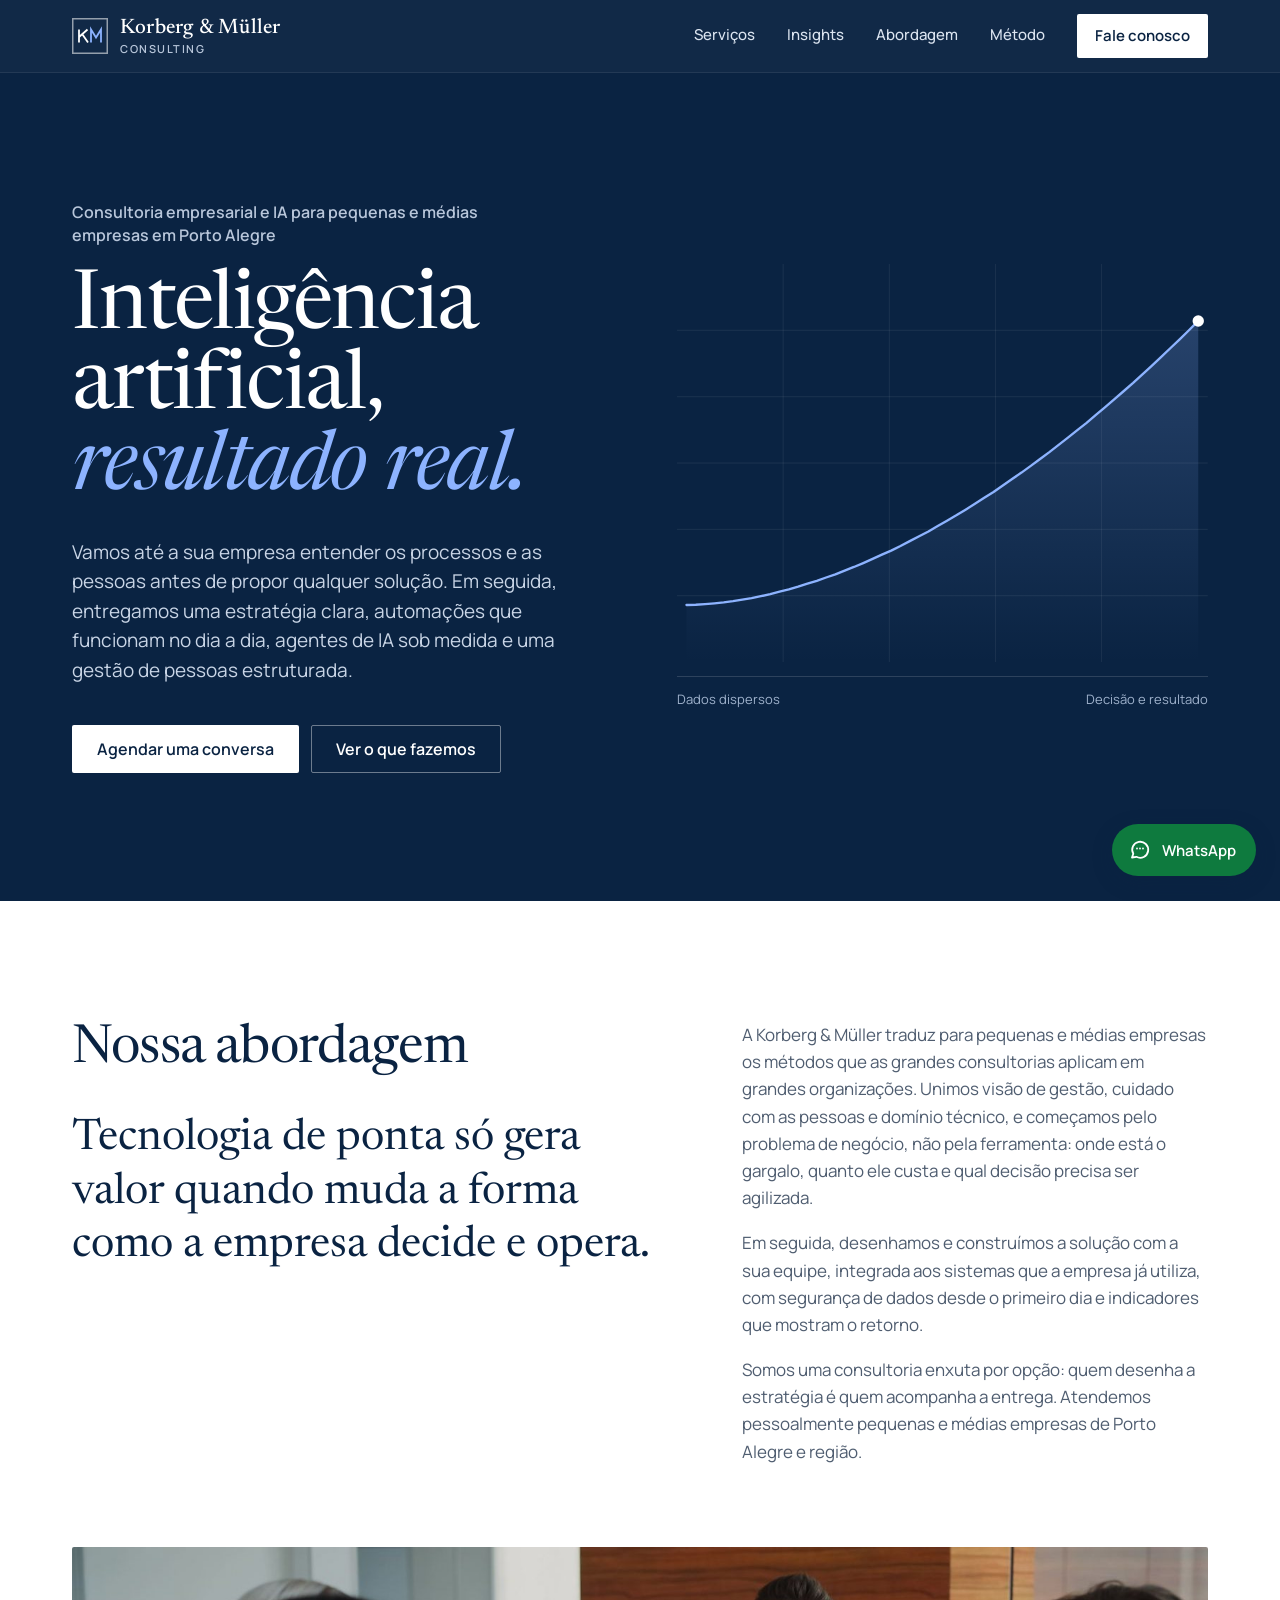
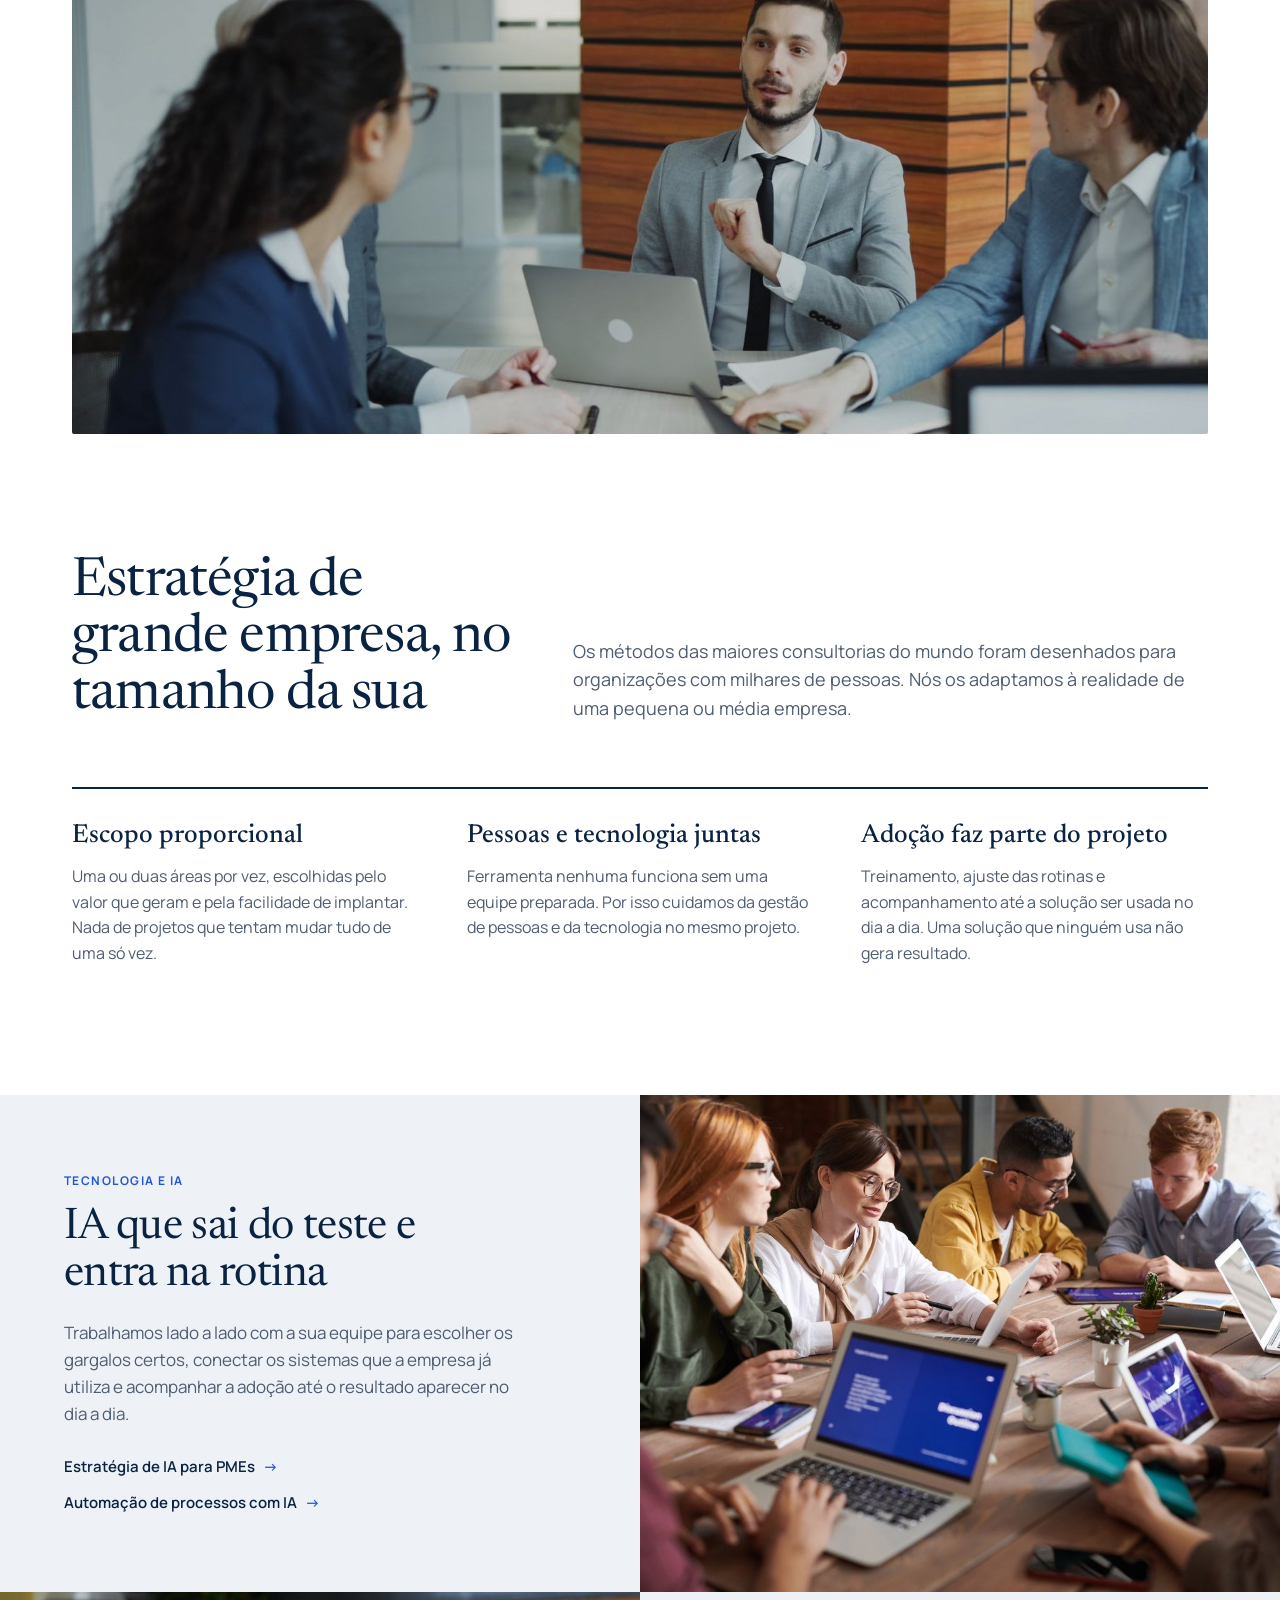
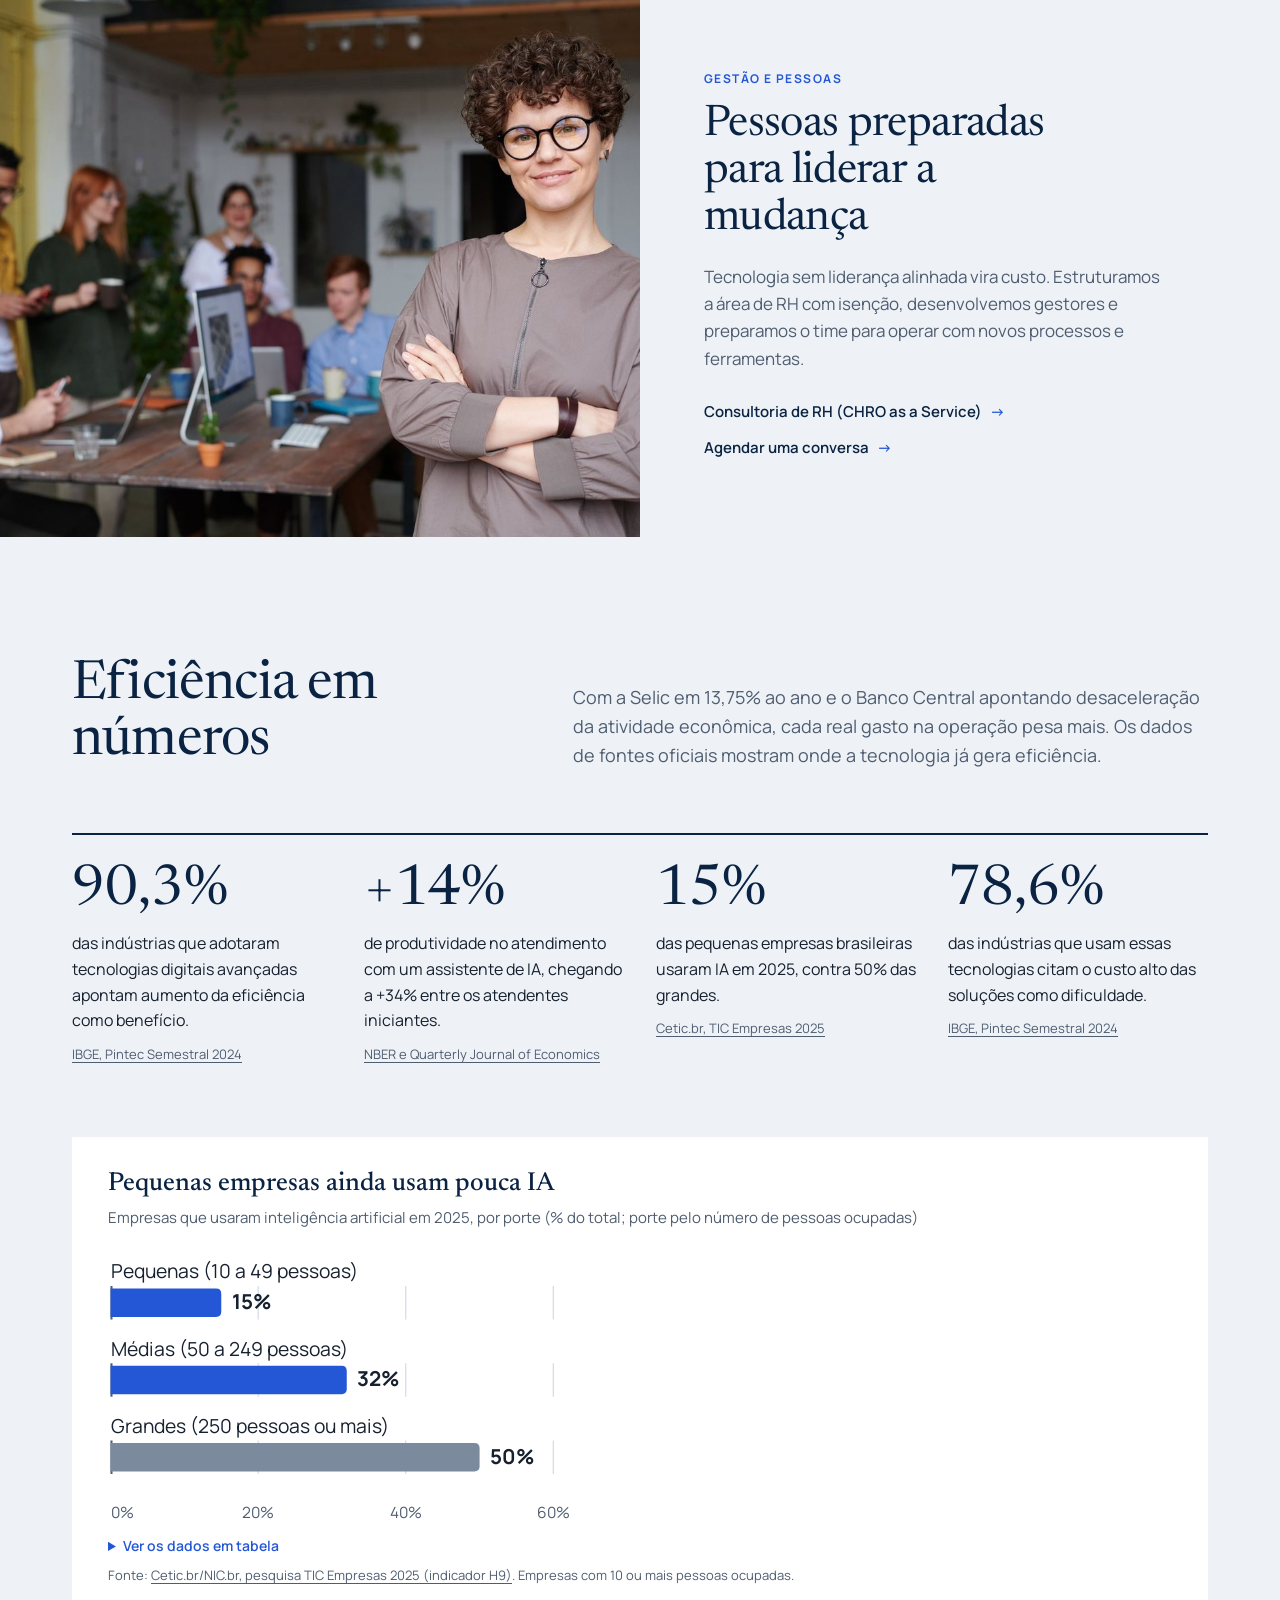
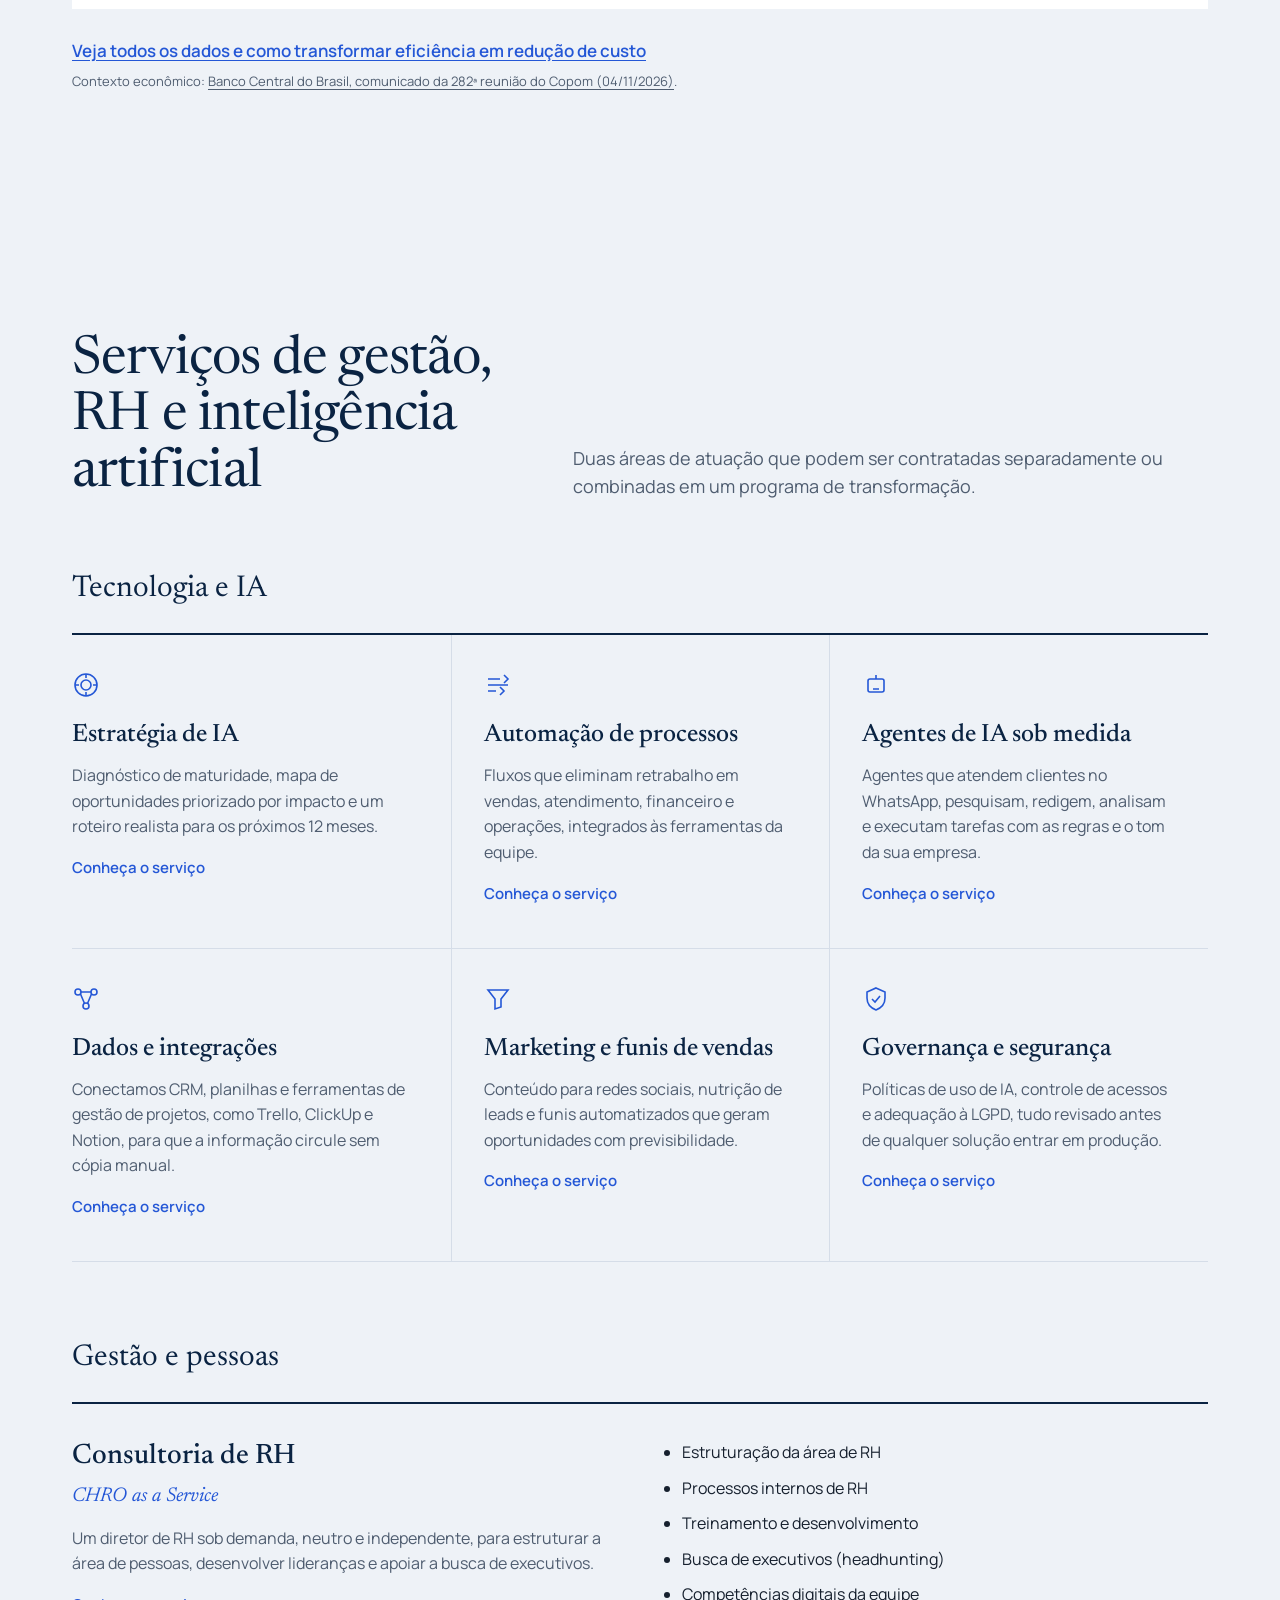
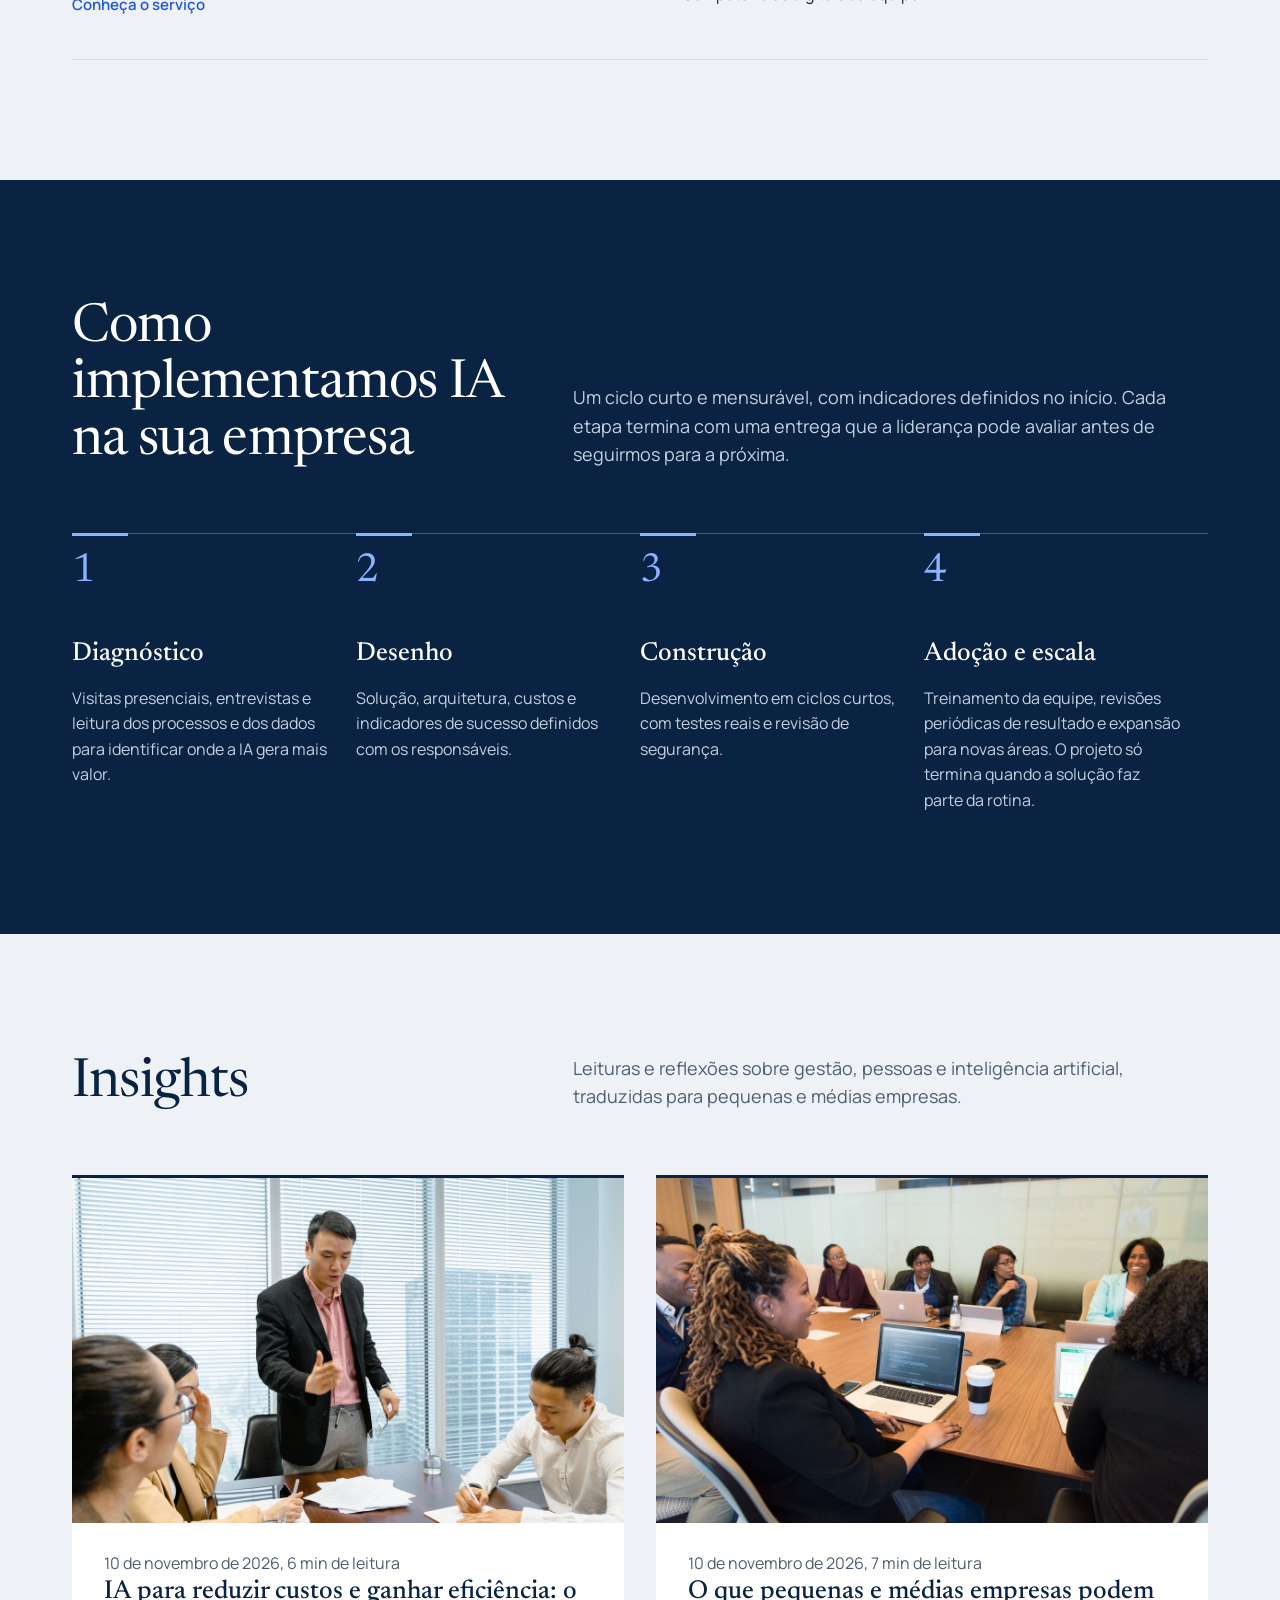
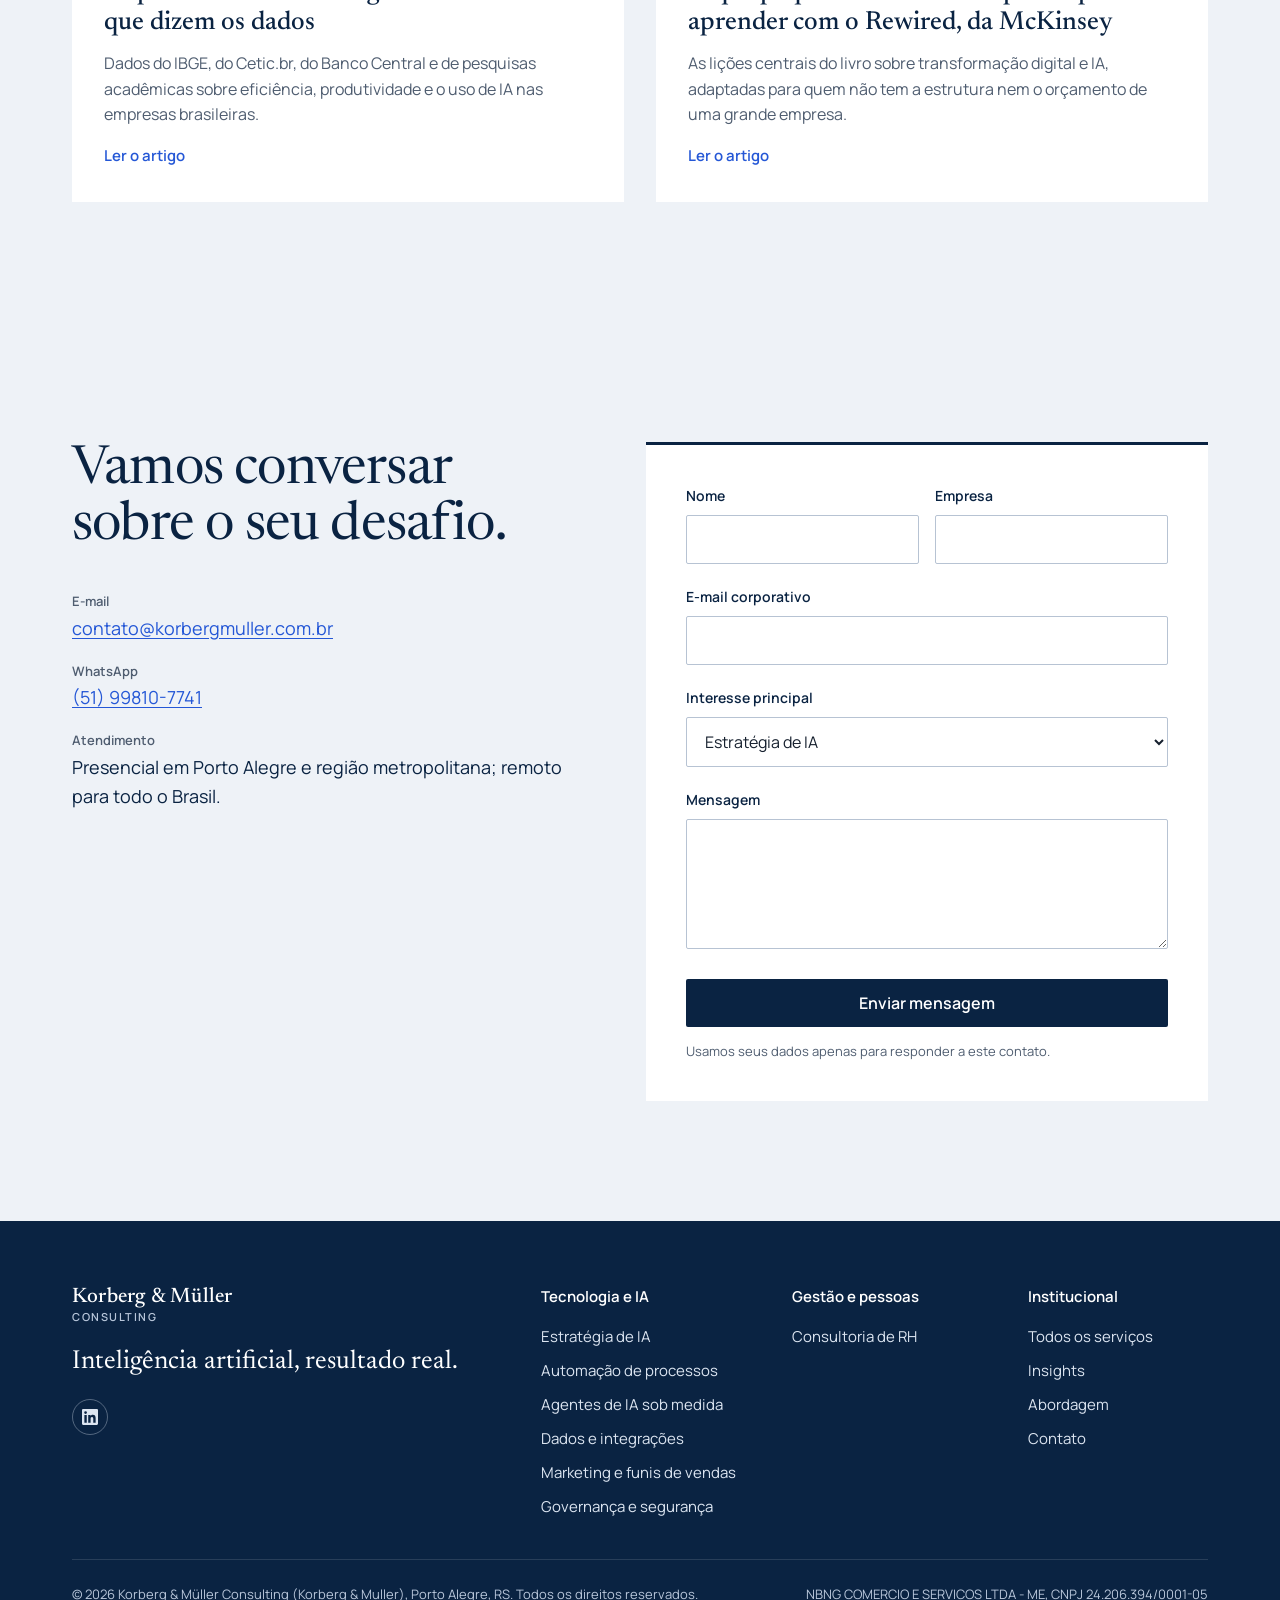
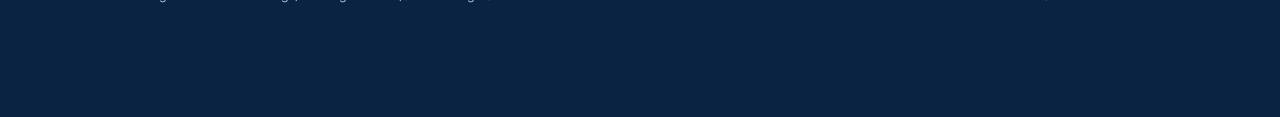
==== commit e35daa0e: "feat: atualiza Home, CSS compilado, 404 e sitemap com fotos editoriais de pessoas" ====
--- a/index.html
+++ b/index.html
@@ -1,516 +1,524 @@
-<!DOCTYPE html>
-<html lang="pt-BR">
-<head>
-<script async src="https://www.googletagmanager.com/gtm.js?id=GTM-KZSZC76Z"></script>
-<script>
-window.dataLayer = window.dataLayer || [];
-function gtag(){dataLayer.push(arguments);}
-gtag('js', new Date());
-</script>
-<meta charset="utf-8">
-<meta name="viewport" content="width=device-width, initial-scale=1">
-<title>Consultoria empresarial e IA em Porto Alegre | Korberg &amp; Müller</title>
-<meta name="description" content="Consultoria empresarial, de RH e de IA para pequenas e médias empresas de Porto Alegre: gestão de pessoas, automação de processos e agentes de IA. Vamos até a sua empresa.">
-<meta name="robots" content="index, follow, max-image-preview:large">
-<meta name="google-site-verification" content="kZMlr2Vngs3Y_wUSxGOz9r0fyZBZIStiohjtcFVoW-o">
-<link rel="canonical" href="https://korbergmuller.com.br/">
-<meta property="og:type" content="website">
-<meta property="og:locale" content="pt_BR">
-<meta property="og:site_name" content="Korberg &amp; Müller Consulting">
-<meta property="og:url" content="https://korbergmuller.com.br/">
-<meta property="og:title" content="Consultoria empresarial e IA em Porto Alegre | Korberg & Müller">
-<meta property="og:description" content="Consultoria empresarial, de RH e de IA para pequenas e médias empresas de Porto Alegre: gestão de pessoas, automação de processos e agentes de IA. Vamos até a sua empresa.">
-<meta property="og:image" content="https://korbergmuller.com.br/og-image.png">
-<meta property="og:image:width" content="1200">
-<meta property="og:image:height" content="630">
-<meta property="og:image:alt" content="Korberg &amp; Müller Consulting: Inteligência artificial, resultado real.">
-<meta name="twitter:card" content="summary_large_image">
-<meta name="twitter:title" content="Consultoria empresarial e IA em Porto Alegre | Korberg & Müller">
-<meta name="twitter:description" content="Consultoria empresarial, de RH e de IA para pequenas e médias empresas de Porto Alegre: gestão de pessoas, automação de processos e agentes de IA. Vamos até a sua empresa.">
-<meta name="twitter:image" content="https://korbergmuller.com.br/og-image.png">
-<meta name="theme-color" content="#0A2342">
-<link rel="icon" href="favicon.ico" sizes="48x48">
-<link rel="icon" href="favicon.svg" type="image/svg+xml">
-<link rel="apple-touch-icon" href="apple-touch-icon.png">
-<script type="application/ld+json">
-{
-  "@context": "https://schema.org",
-  "@type": "ProfessionalService",
-  "@id": "https://korbergmuller.com.br/#empresa",
-  "name": "Korberg & Müller Consulting",
-  "legalName": "NBNG COMERCIO E SERVICOS LTDA - ME",
-  "taxID": "24.206.394/0001-05",
-  "alternateName": [
-    "Korberg & Müller",
-    "Korberg & Muller",
-    "Korberg Mueller",
-    "K&M Consulting"
-  ],
-  "slogan": "Inteligência artificial, resultado real.",
-  "description": "Consultoria empresarial, de RH e de inteligência artificial para pequenas e médias empresas de Porto Alegre e região, com atendimento presencial.",
-  "url": "https://korbergmuller.com.br/",
-  "telephone": "+55-51-99810-7741",
-  "email": "contato@korbergmuller.com.br",
-  "logo": "https://korbergmuller.com.br/icon-192.png",
-  "image": "https://korbergmuller.com.br/og-image.png",
-  "sameAs": [
-    "https://www.linkedin.com/company/korberg-m%C3%BCller-consulting/"
-  ],
-  "openingHoursSpecification": [
-    {
-      "@type": "OpeningHoursSpecification",
-      "dayOfWeek": [
-        "Monday",
-        "Tuesday",
-        "Wednesday",
-        "Thursday",
-        "Friday"
-      ],
-      "opens": "09:00",
-      "closes": "17:00"
-    }
-  ],
-  "address": {
-    "@type": "PostalAddress",
-    "addressLocality": "Porto Alegre",
-    "addressRegion": "RS",
-    "addressCountry": "BR"
-  },
-  "areaServed": [
-    {
-      "@type": "City",
-      "name": "Porto Alegre"
-    },
-    {
-      "@type": "AdministrativeArea",
-      "name": "Região Metropolitana de Porto Alegre"
-    },
-    {
-      "@type": "State",
-      "name": "Rio Grande do Sul"
-    },
-    {
-      "@type": "Country",
-      "name": "Brasil"
-    }
-  ],
-  "inLanguage": "pt-BR",
-  "knowsAbout": [
-    "Consultoria empresarial",
-    "Consultoria de RH",
-    "Gestão de pessoas",
-    "Inteligência artificial",
-    "Automação de processos",
-    "Agentes de IA",
-    "Integração de sistemas",
-    "Funis de vendas",
-    "LGPD"
-  ],
-  "hasOfferCatalog": {
-    "@type": "OfferCatalog",
-    "name": "Serviços",
-    "itemListElement": [
-      {
-        "@type": "Offer",
-        "itemOffered": {
-          "@type": "Service",
-          "name": "Estratégia de IA",
-          "url": "https://korbergmuller.com.br/servicos/estrategia-de-ia/"
-        }
-      },
-      {
-        "@type": "Offer",
-        "itemOffered": {
-          "@type": "Service",
-          "name": "Automação de processos",
-          "url": "https://korbergmuller.com.br/servicos/automacao-de-processos/"
-        }
-      },
-      {
-        "@type": "Offer",
-        "itemOffered": {
-          "@type": "Service",
-          "name": "Agentes de IA sob medida",
-          "url": "https://korbergmuller.com.br/servicos/agentes-de-ia/"
-        }
-      },
-      {
-        "@type": "Offer",
-        "itemOffered": {
-          "@type": "Service",
-          "name": "Dados e integrações",
-          "url": "https://korbergmuller.com.br/servicos/integracoes/"
-        }
-      },
-      {
-        "@type": "Offer",
-        "itemOffered": {
-          "@type": "Service",
-          "name": "Marketing e funis de vendas",
-          "url": "https://korbergmuller.com.br/servicos/marketing-e-funis/"
-        }
-      },
-      {
-        "@type": "Offer",
-        "itemOffered": {
-          "@type": "Service",
-          "name": "Governança e segurança",
-          "url": "https://korbergmuller.com.br/servicos/governanca-de-ia/"
-        }
-      },
-      {
-        "@type": "Offer",
-        "itemOffered": {
-          "@type": "Service",
-          "name": "Consultoria de RH",
-          "url": "https://korbergmuller.com.br/servicos/consultoria-de-rh/"
-        }
-      }
-    ]
-  }
-}
-</script>
-<link rel="preconnect" href="https://fonts.googleapis.com">
-<link rel="preconnect" href="https://fonts.gstatic.com" crossorigin>
-<link href="https://fonts.googleapis.com/css2?family=Manrope:wght@400;500;600;700&amp;family=Newsreader:ital,opsz,wght@0,6..72,400;0,6..72,500;0,6..72,600;1,6..72,400&amp;display=swap" rel="stylesheet">
-<script src="assets/js-flag.js"></script>
-<link rel="stylesheet" href="assets/site.css?v=4e4ce3b0c0">
-</head>
-<body>
-<noscript><iframe src="https://www.googletagmanager.com/ns.html?id=GTM-KZSZC76Z" height="0" width="0" style="display:none;visibility:hidden"></iframe></noscript>
-<a class="skip" href="#conteudo">Pular para o conteúdo</a>
-
-<header class="site-header">
-  <div class="wrap">
-    <a class="brand" href="./" aria-label="Korberg &amp; Müller Consulting, página inicial">
-      <svg class="brand-mark" viewBox="0 0 36 36" aria-hidden="true">
-        <rect x=".75" y=".75" width="34.5" height="34.5" fill="none" stroke="#fff" stroke-opacity=".55" stroke-width="1.5"/>
-        <path d="M7 11.5v13M7 19l8.5-7.5M10.5 16.5l5.5 8" stroke="#fff" stroke-width="1.8" fill="none" stroke-linejoin="miter"/>
-        <path d="M19 24.5v-13l5 8 5-8v13" stroke="#8DB3FF" stroke-width="1.8" fill="none" stroke-linejoin="miter"/>
-      </svg>
-      <span class="brand-name">Korberg &amp; Müller<small>CONSULTING</small></span>
-    </a>
-    <button class="menu-btn" type="button" aria-expanded="false" aria-controls="menu" aria-label="Abrir menu">
-      <svg width="20" height="20" viewBox="0 0 20 20" aria-hidden="true"><path d="M2 5h16M2 10h16M2 15h16" stroke="currentColor" stroke-width="1.8"/></svg>
-    </button>
-    <nav class="nav" id="menu" aria-label="Principal">
-      <a href="servicos/">Serviços</a>
-      <a href="insights/">Insights</a>
-      <a href="#abordagem">Abordagem</a>
-      <a href="#metodo">Método</a>
-            <a class="nav-cta" href="#contato">Fale conosco</a>
-    </nav>
-  </div>
-</header>
-
-<main id="conteudo">
-  <section class="hero" id="topo" aria-labelledby="hero-title">
-    <div class="wrap">
-      <div>
-        <h1 id="hero-title">Consultoria empresarial e IA para pequenas e médias empresas em Porto Alegre</h1>
-        <p class="slogan"><span>Inteligência</span><span>artificial,</span><span class="real">resultado real.</span></p>
-        <p class="lede">Vamos até a sua empresa entender os processos e as pessoas antes de propor qualquer solução. Em seguida, entregamos uma estratégia clara, automações que funcionam no dia a dia, agentes de IA sob medida e uma gestão de pessoas estruturada.</p>
-        <div class="btn-row">
-          <a class="btn btn-light" href="#contato">Agendar uma conversa</a>
-          <a class="btn btn-ghost" href="#capacidades">Ver o que fazemos</a>
-        </div>
-      </div>
-      <figure class="signal-fig" style="margin:0">
-        <svg id="signal" viewBox="0 0 560 420" role="img" aria-label="Ilustração: uma linha irregular que se organiza em uma curva de crescimento">
-          <g stroke="rgba(255,255,255,.08)" stroke-width="1">
-            <line x1="0" y1="70" x2="560" y2="70"/><line x1="0" y1="140" x2="560" y2="140"/>
-            <line x1="0" y1="210" x2="560" y2="210"/><line x1="0" y1="280" x2="560" y2="280"/>
-            <line x1="0" y1="350" x2="560" y2="350"/>
-            <line x1="112" y1="0" x2="112" y2="420"/><line x1="224" y1="0" x2="224" y2="420"/>
-            <line x1="336" y1="0" x2="336" y2="420"/><line x1="448" y1="0" x2="448" y2="420"/>
-          </g>
-          <path id="signal-area" fill="url(#fade)" d=""/>
-          <path id="signal-line" fill="none" stroke="#8DB3FF" stroke-width="2.5" stroke-linejoin="round" stroke-linecap="round" d=""/>
-          <circle id="signal-dot" r="6" fill="#fff" cx="-20" cy="-20"/>
-          <defs>
-            <linearGradient id="fade" x1="0" y1="0" x2="0" y2="1">
-              <stop offset="0" stop-color="#8DB3FF" stop-opacity=".22"/>
-              <stop offset="1" stop-color="#8DB3FF" stop-opacity="0"/>
-            </linearGradient>
-          </defs>
-        </svg>
-        <figcaption class="signal-cap"><span>Dados dispersos</span><span>Decisão e resultado</span></figcaption>
-      </figure>
-    </div>
-  </section>
-
-  <section class="sec manifesto" id="abordagem" aria-labelledby="abordagem-title">
-    <div class="wrap">
-      <div class="cols">
-        <div>
-          <h2 id="abordagem-title" style="margin-bottom:36px">Nossa abordagem</h2>
-          <blockquote>Tecnologia de ponta só gera valor quando muda a forma como a empresa decide e opera.</blockquote>
-        </div>
-        <div>
-          <p>A Korberg &amp; Müller traduz para pequenas e médias empresas os métodos que as grandes consultorias aplicam em grandes organizações. Unimos visão de gestão, cuidado com as pessoas e domínio técnico, e começamos pelo problema de negócio, não pela ferramenta: onde está o gargalo, quanto ele custa e qual decisão precisa ser agilizada.</p>
-          <p>Em seguida, desenhamos e construímos a solução com a sua equipe, integrada aos sistemas que a empresa já utiliza, com segurança de dados desde o primeiro dia e indicadores que mostram o retorno.</p>
-          <p>Somos uma consultoria enxuta por opção: quem desenha a estratégia é quem acompanha a entrega. Atendemos pessoalmente pequenas e médias empresas de Porto Alegre e região.</p>
-        </div>
-      </div>
-      <figure class="wide-figure illo-wrap"><svg class="illo illo-wide" viewBox="0 0 1400 520" role="img" aria-label="Ilustração: pessoas reunidas em torno de uma mesa, um painel de gestão com indicadores em alta e uma rede de tecnologia conectada">
-<rect x="0" y="0" width="1400" height="520" fill="#EEF2F7"/>
-<g stroke="rgba(10,35,66,.05)"><line x1="50" y1="0" x2="50" y2="520"/><line x1="100" y1="0" x2="100" y2="520"/><line x1="150" y1="0" x2="150" y2="520"/><line x1="200" y1="0" x2="200" y2="520"/><line x1="250" y1="0" x2="250" y2="520"/><line x1="300" y1="0" x2="300" y2="520"/><line x1="350" y1="0" x2="350" y2="520"/><line x1="400" y1="0" x2="400" y2="520"/><line x1="450" y1="0" x2="450" y2="520"/><line x1="500" y1="0" x2="500" y2="520"/><line x1="550" y1="0" x2="550" y2="520"/><line x1="600" y1="0" x2="600" y2="520"/><line x1="650" y1="0" x2="650" y2="520"/><line x1="700" y1="0" x2="700" y2="520"/><line x1="750" y1="0" x2="750" y2="520"/><line x1="800" y1="0" x2="800" y2="520"/><line x1="850" y1="0" x2="850" y2="520"/><line x1="900" y1="0" x2="900" y2="520"/><line x1="950" y1="0" x2="950" y2="520"/><line x1="1000" y1="0" x2="1000" y2="520"/><line x1="1050" y1="0" x2="1050" y2="520"/><line x1="1100" y1="0" x2="1100" y2="520"/><line x1="1150" y1="0" x2="1150" y2="520"/><line x1="1200" y1="0" x2="1200" y2="520"/><line x1="1250" y1="0" x2="1250" y2="520"/><line x1="1300" y1="0" x2="1300" y2="520"/><line x1="1350" y1="0" x2="1350" y2="520"/><line x1="0" y1="50" x2="1400" y2="50"/><line x1="0" y1="100" x2="1400" y2="100"/><line x1="0" y1="150" x2="1400" y2="150"/><line x1="0" y1="200" x2="1400" y2="200"/><line x1="0" y1="250" x2="1400" y2="250"/><line x1="0" y1="300" x2="1400" y2="300"/><line x1="0" y1="350" x2="1400" y2="350"/><line x1="0" y1="400" x2="1400" y2="400"/><line x1="0" y1="450" x2="1400" y2="450"/><line x1="0" y1="500" x2="1400" y2="500"/></g>
-<g class="layer" style="--k:.8">
-  <g class="pop" style="--d:0.1s"><circle cx="170" cy="250" r="16.5" fill="#0A2342"/><path d="M140.0 316.0 Q140.0 275.5 170 275.5 Q200.0 275.5 200.0 316.0 Z" fill="#0A2342"/></g><g class="pop" style="--d:0.25s"><circle cx="290" cy="222" r="16.5" fill="#2457D6"/><path d="M260.0 288.0 Q260.0 247.5 290 247.5 Q320.0 247.5 320.0 288.0 Z" fill="#2457D6"/></g><g class="pop" style="--d:0.4s"><circle cx="410" cy="250" r="16.5" fill="#6F8DB8"/><path d="M380.0 316.0 Q380.0 275.5 410 275.5 Q440.0 275.5 440.0 316.0 Z" fill="#6F8DB8"/></g>
-  <g class="pop" style="--d:0.5s"><rect x="110" y="330" width="360" height="18" rx="4" fill="#0A2342"/><rect x="140" y="348" width="10" height="70" fill="#0A2342"/><rect x="430" y="348" width="10" height="70" fill="#0A2342"/></g>
-  <text x="290" y="470" text-anchor="middle" font-size="26" font-weight="600" fill="#0A2342" class="pop" style="--d:0.7s">Pessoas</text>
-</g>
-<path class="flow-dark" d="M480 270 C530 270 540 250 580 250" stroke="#2457D6" stroke-width="3" fill="none"/>
-<g class="layer" style="--k:1.1">
-  <g class="pop" style="--d:0.6s"><rect x="580" y="90" width="300" height="300" rx="10" fill="#FFFFFF" stroke="rgba(10,35,66,.15)"/>
-    <rect x="580" y="90" width="300" height="40" rx="10" fill="#0A2342"/><rect x="580" y="118" width="300" height="12" fill="#0A2342"/>
-    <circle cx="604" cy="110" r="6" fill="#8DB3FF"/><circle cx="624" cy="110" r="6" fill="rgba(255,255,255,.5)"/><circle cx="644" cy="110" r="6" fill="rgba(255,255,255,.5)"/></g>
-  <rect class="grow" style="--d:0.9s" x="612" y="300" width="30" height="60" fill="#C9D5E6"/><rect class="grow" style="--d:1.02s" x="658" y="270" width="30" height="90" fill="#C9D5E6"/><rect class="grow" style="--d:1.1400000000000001s" x="704" y="280" width="30" height="80" fill="#C9D5E6"/><rect class="grow" style="--d:1.26s" x="750" y="230" width="30" height="130" fill="#C9D5E6"/><rect class="grow" style="--d:1.38s" x="796" y="180" width="30" height="180" fill="#2457D6"/>
-  <path class="draw" pathLength="1" style="--d:1.2s" d="M612 260 L658 236 L704 246 L750 196 L796 150 L846 140" fill="none" stroke="#0A2342" stroke-width="4" stroke-linecap="round" stroke-linejoin="round"/>
-  <text x="730" y="470" text-anchor="middle" font-size="26" font-weight="600" fill="#0A2342" class="pop" style="--d:0.8s">Gestão</text>
-</g>
-<path class="flow-dark" d="M880 240 C930 240 940 260 990 260" stroke="#2457D6" stroke-width="3" fill="none"/>
-<g class="layer" style="--k:1.4">
-  <path class="flow-dark" d="M1150 250 L1040 150" stroke="#6F8DB8" stroke-width="2.5" fill="none"/><path class="flow-dark" d="M1150 250 L1270 130" stroke="#6F8DB8" stroke-width="2.5" fill="none"/><path class="flow-dark" d="M1150 250 L1300 300" stroke="#6F8DB8" stroke-width="2.5" fill="none"/><path class="flow-dark" d="M1150 250 L1050 360" stroke="#6F8DB8" stroke-width="2.5" fill="none"/><path class="flow-dark" d="M1150 250 L1180 400" stroke="#6F8DB8" stroke-width="2.5" fill="none"/>
-  <g class="pop" style="--d:1.0s"><circle cx="1040" cy="150" r="22" fill="#FFFFFF" stroke="#0A2342" stroke-width="3"/><circle cx="1040" cy="150" r="7" fill="#2457D6"/></g><g class="pop" style="--d:1.12s"><circle cx="1270" cy="130" r="22" fill="#FFFFFF" stroke="#0A2342" stroke-width="3"/><circle cx="1270" cy="130" r="7" fill="#2457D6"/></g><g class="pop" style="--d:1.24s"><circle cx="1300" cy="300" r="22" fill="#FFFFFF" stroke="#0A2342" stroke-width="3"/><circle cx="1300" cy="300" r="7" fill="#2457D6"/></g><g class="pop" style="--d:1.3599999999999999s"><circle cx="1050" cy="360" r="22" fill="#FFFFFF" stroke="#0A2342" stroke-width="3"/><circle cx="1050" cy="360" r="7" fill="#2457D6"/></g><g class="pop" style="--d:1.48s"><circle cx="1180" cy="400" r="22" fill="#FFFFFF" stroke="#0A2342" stroke-width="3"/><circle cx="1180" cy="400" r="7" fill="#2457D6"/></g>
-  <circle class="pulse" cx="1150" cy="250" r="44" fill="none" stroke="#2457D6" stroke-width="2"/>
-  <g class="pop" style="--d:0.9s"><circle cx="1150" cy="250" r="44" fill="#0A2342"/><path d="M1150 230 Q1153.6 246.4 1170 250 Q1153.6 253.6 1150 270 Q1146.4 253.6 1130 250 Q1146.4 246.4 1150 230 Z" fill="#8DB3FF"/></g>
-  <text x="1160" y="470" text-anchor="middle" font-size="26" font-weight="600" fill="#0A2342" class="pop" style="--d:1.0s">Tecnologia</text>
-</g>
-</svg></figure>
-    </div>
-  </section>
-
-  <section class="sec principles" aria-labelledby="princ-title">
-    <div class="wrap">
-      <div class="sec-head">
-        <h2 id="princ-title">Estratégia de grande empresa, no tamanho da sua</h2>
-        <p>Os métodos das maiores consultorias do mundo foram desenhados para organizações com milhares de pessoas. Nós os adaptamos à realidade de uma pequena ou média empresa.</p>
-      </div>
-      <div class="princ-grid">
-        <article><h3>Escopo proporcional</h3><p>Uma ou duas áreas por vez, escolhidas pelo valor que geram e pela facilidade de implantar. Nada de projetos que tentam mudar tudo de uma só vez.</p></article>
-        <article><h3>Pessoas e tecnologia juntas</h3><p>Ferramenta nenhuma funciona sem uma equipe preparada. Por isso cuidamos da gestão de pessoas e da tecnologia no mesmo projeto.</p></article>
-        <article><h3>Adoção faz parte do projeto</h3><p>Treinamento, ajuste das rotinas e acompanhamento até a solução ser usada no dia a dia. Uma solução que ninguém usa não gera resultado.</p></article>
-      </div>
-    </div>
-  </section>
-
-  <section class="sec numbers" id="numeros" aria-labelledby="num-title">
-    <div class="wrap">
-      <div class="sec-head">
-        <h2 id="num-title">Eficiência em números</h2>
-        <p>Com a Selic em 13,75% ao ano e o Banco Central apontando desaceleração da atividade econômica, cada real gasto na operação pesa mais. Os dados de fontes oficiais mostram onde a tecnologia já gera eficiência.</p>
-      </div>
-      <div class="stat-grid">
-        <article class="stat"><p class="stat-value">90,3%</p><p class="stat-text">das indústrias que adotaram tecnologias digitais avançadas apontam aumento da eficiência como benefício.</p><p class="stat-source"><a href="https://agenciadenoticias.ibge.gov.br/agencia-noticias/2012-agencia-noticias/noticias/44551-de-2022-a-2024-percentual-de-empresas-industriais-utilizando-inteligencia-artificial-subiu-de-16-9-para-41-9" target="_blank" rel="noopener">IBGE, Pintec Semestral 2024</a></p></article>
-        <article class="stat"><p class="stat-value">+14%</p><p class="stat-text">de produtividade no atendimento com um assistente de IA, chegando a +34% entre os atendentes iniciantes.</p><p class="stat-source"><a href="https://www.nber.org/papers/w31161" target="_blank" rel="noopener">NBER e Quarterly Journal of Economics</a></p></article>
-        <article class="stat"><p class="stat-value">15%</p><p class="stat-text">das pequenas empresas brasileiras usaram IA em 2025, contra 50% das grandes.</p><p class="stat-source"><a href="https://cetic.br/en/tics/pesquisa/2025/empresas/H9/" target="_blank" rel="noopener">Cetic.br, TIC Empresas 2025</a></p></article>
-        <article class="stat"><p class="stat-value">78,6%</p><p class="stat-text">das indústrias que usam essas tecnologias citam o custo alto das soluções como dificuldade.</p><p class="stat-source"><a href="https://agenciadenoticias.ibge.gov.br/agencia-noticias/2012-agencia-noticias/noticias/44551-de-2022-a-2024-percentual-de-empresas-industriais-utilizando-inteligencia-artificial-subiu-de-16-9-para-41-9" target="_blank" rel="noopener">IBGE, Pintec Semestral 2024</a></p></article>
-      </div>
-      <div class="numbers-chart">
-<figure class="chart" id="grafico-porte">
-  <figcaption><h3 class="chart-title">Pequenas empresas ainda usam pouca IA</h3><p class="chart-sub">Empresas que usaram inteligência artificial em 2025, por porte (% do total; porte pelo número de pessoas ocupadas)</p></figcaption>
-  <svg viewBox="-2 0 404 214" role="img" aria-label="Gráfico de barras: em 2025, 15% das pequenas empresas, 32% das médias e 50% das grandes usaram inteligência artificial."><line x1="0.0" y1="28" x2="0.0" y2="54" stroke="#D5DDE8" stroke-width="1"/><line x1="0.0" y1="88" x2="0.0" y2="114" stroke="#D5DDE8" stroke-width="1"/><line x1="0.0" y1="148" x2="0.0" y2="174" stroke="#D5DDE8" stroke-width="1"/><text x="0.0" y="208" text-anchor="start" font-size="12" fill="#4F5D70">0%</text><line x1="114.7" y1="28" x2="114.7" y2="54" stroke="#D5DDE8" stroke-width="1"/><line x1="114.7" y1="88" x2="114.7" y2="114" stroke="#D5DDE8" stroke-width="1"/><line x1="114.7" y1="148" x2="114.7" y2="174" stroke="#D5DDE8" stroke-width="1"/><text x="114.7" y="208" text-anchor="middle" font-size="12" fill="#4F5D70">20%</text><line x1="229.3" y1="28" x2="229.3" y2="54" stroke="#D5DDE8" stroke-width="1"/><line x1="229.3" y1="88" x2="229.3" y2="114" stroke="#D5DDE8" stroke-width="1"/><line x1="229.3" y1="148" x2="229.3" y2="174" stroke="#D5DDE8" stroke-width="1"/><text x="229.3" y="208" text-anchor="middle" font-size="12" fill="#4F5D70">40%</text><line x1="344.0" y1="28" x2="344.0" y2="54" stroke="#D5DDE8" stroke-width="1"/><line x1="344.0" y1="88" x2="344.0" y2="114" stroke="#D5DDE8" stroke-width="1"/><line x1="344.0" y1="148" x2="344.0" y2="174" stroke="#D5DDE8" stroke-width="1"/><text x="344.0" y="208" text-anchor="middle" font-size="12" fill="#4F5D70">60%</text><line x1="0.75" y1="28" x2="0.75" y2="54" stroke="#4F5D70" stroke-width="1.5"/><line x1="0.75" y1="88" x2="0.75" y2="114" stroke="#4F5D70" stroke-width="1.5"/><line x1="0.75" y1="148" x2="0.75" y2="174" stroke="#4F5D70" stroke-width="1.5"/><g class="bar"><title>Pequenas (10 a 49 pessoas): 15%</title><rect x="0" y="8" width="400" height="60" fill="transparent"/><text x="0" y="22" font-size="15" fill="#16202E">Pequenas (10 a 49 pessoas)</text><path class="bar-mark" d="M0 30 H82.0 Q86.0 30 86.0 34 V48 Q86.0 52 82.0 52 H0 Z" fill="#2457D6"/><text x="94.0" y="46.0" font-size="16" font-weight="700" fill="#16202E">15%</text></g><g class="bar"><title>Médias (50 a 249 pessoas): 32%</title><rect x="0" y="68" width="400" height="60" fill="transparent"/><text x="0" y="82" font-size="15" fill="#16202E">Médias (50 a 249 pessoas)</text><path class="bar-mark" d="M0 90 H179.5 Q183.5 90 183.5 94 V108 Q183.5 112 179.5 112 H0 Z" fill="#2457D6"/><text x="191.5" y="106.0" font-size="16" font-weight="700" fill="#16202E">32%</text></g><g class="bar"><title>Grandes (250 pessoas ou mais): 50%</title><rect x="0" y="128" width="400" height="60" fill="transparent"/><text x="0" y="142" font-size="15" fill="#16202E">Grandes (250 pessoas ou mais)</text><path class="bar-mark" d="M0 150 H282.7 Q286.7 150 286.7 154 V168 Q286.7 172 282.7 172 H0 Z" fill="#7C8A9E"/><text x="294.7" y="166.0" font-size="16" font-weight="700" fill="#16202E">50%</text></g></svg>
-  <details class="chart-data"><summary>Ver os dados em tabela</summary>
-    <table><thead><tr><th scope="col">Categoria</th><th scope="col">Valor</th></tr></thead><tbody><tr><th scope="row">Pequenas (10 a 49 pessoas)</th><td>15%</td></tr><tr><th scope="row">Médias (50 a 249 pessoas)</th><td>32%</td></tr><tr><th scope="row">Grandes (250 pessoas ou mais)</th><td>50%</td></tr></tbody></table>
-  </details>
-  <p class="chart-source">Fonte: <a href="https://cetic.br/en/tics/pesquisa/2025/empresas/H9/" target="_blank" rel="noopener">Cetic.br/NIC.br, pesquisa TIC Empresas 2025 (indicador H9)</a>. Empresas com 10 ou mais pessoas ocupadas.</p>
-</figure>
-      </div>
-      <p class="numbers-more"><a href="insights/ia-reduzir-custos-eficiencia-dados/">Veja todos os dados e como transformar eficiência em redução de custo</a></p>
-      <p class="chart-source">Contexto econômico: <a href="https://www.bcb.gov.br/" target="_blank" rel="noopener">Banco Central do Brasil, comunicado da 282ª reunião do Copom (04/11/2026)</a>.</p>
-    </div>
-  </section>
-
-  <section class="sec caps" id="capacidades" aria-labelledby="caps-title">
-    <div class="wrap">
-      <div class="sec-head">
-        <h2 id="caps-title">Serviços de gestão, RH e inteligência artificial</h2>
-        <p>Duas áreas de atuação que podem ser contratadas separadamente ou combinadas em um programa de transformação.</p>
-      </div>
-      <div class="group">
-        <h3 class="group-title">Tecnologia e IA</h3>
-        <div class="cap-grid">
-        <article class="cap">
-          <svg viewBox="0 0 28 28" fill="none" stroke="currentColor" stroke-width="1.6" aria-hidden="true"><circle cx="14" cy="14" r="11"/><circle cx="14" cy="14" r="5"/><path d="M14 3v4M14 21v4M3 14h4M21 14h4"/></svg>
-          <h3><a href="servicos/estrategia-de-ia/">Estratégia de IA</a></h3>
-          <p>Diagnóstico de maturidade, mapa de oportunidades priorizado por impacto e um roteiro realista para os próximos 12 meses.</p>
-          <span class="more" aria-hidden="true">Conheça o serviço</span>
-        </article>
-        <article class="cap">
-          <svg viewBox="0 0 28 28" fill="none" stroke="currentColor" stroke-width="1.6" aria-hidden="true"><path d="M4 8h12M4 14h20M4 20h8"/><path d="M20 4l4 4-4 4"/><path d="M16 16l4 4-4 4"/></svg>
-          <h3><a href="servicos/automacao-de-processos/">Automação de processos</a></h3>
-          <p>Fluxos que eliminam retrabalho em vendas, atendimento, financeiro e operações, integrados às ferramentas da equipe.</p>
-          <span class="more" aria-hidden="true">Conheça o serviço</span>
-        </article>
-        <article class="cap">
-          <svg viewBox="0 0 28 28" fill="none" stroke="currentColor" stroke-width="1.6" aria-hidden="true"><rect x="6" y="8" width="16" height="13" rx="2"/><path d="M14 4v4M10 14h.01M18 14h.01M11 18h6"/></svg>
-          <h3><a href="servicos/agentes-de-ia/">Agentes de IA sob medida</a></h3>
-          <p>Agentes que atendem clientes no WhatsApp, pesquisam, redigem, analisam e executam tarefas com as regras e o tom da sua empresa.</p>
-          <span class="more" aria-hidden="true">Conheça o serviço</span>
-        </article>
-        <article class="cap">
-          <svg viewBox="0 0 28 28" fill="none" stroke="currentColor" stroke-width="1.6" aria-hidden="true"><circle cx="6" cy="7" r="3"/><circle cx="22" cy="7" r="3"/><circle cx="14" cy="21" r="3"/><path d="M8.5 9l4 9.5M19.5 9l-4 9.5M9 7h10"/></svg>
-          <h3><a href="servicos/integracoes/">Dados e integrações</a></h3>
-          <p>Conectamos CRM, planilhas e ferramentas de gestão de projetos, como Trello, ClickUp e Notion, para que a informação circule sem cópia manual.</p>
-          <span class="more" aria-hidden="true">Conheça o serviço</span>
-        </article>
-        <article class="cap">
-          <svg viewBox="0 0 28 28" fill="none" stroke="currentColor" stroke-width="1.6" aria-hidden="true"><path d="M4 5h20l-7 9v8l-6 2V14z"/></svg>
-          <h3><a href="servicos/marketing-e-funis/">Marketing e funis de vendas</a></h3>
-          <p>Conteúdo para redes sociais, nutrição de leads e funis automatizados que geram oportunidades com previsibilidade.</p>
-          <span class="more" aria-hidden="true">Conheça o serviço</span>
-        </article>
-        <article class="cap">
-          <svg viewBox="0 0 28 28" fill="none" stroke="currentColor" stroke-width="1.6" aria-hidden="true"><path d="M14 3l9 4v6c0 6-4 10-9 12-5-2-9-6-9-12V7z"/><path d="M10 14l3 3 5-6"/></svg>
-          <h3><a href="servicos/governanca-de-ia/">Governança e segurança</a></h3>
-          <p>Políticas de uso de IA, controle de acessos e adequação à LGPD, tudo revisado antes de qualquer solução entrar em produção.</p>
-          <span class="more" aria-hidden="true">Conheça o serviço</span>
-        </article>
-      </div>
-      </div>
-      <div class="group">
-        <h3 class="group-title">Gestão e pessoas</h3>
-        
-        <article class="cap-wide">
-          <div>
-            <h3><a href="servicos/consultoria-de-rh/">Consultoria de RH</a></h3>
-            <p class="offer">CHRO as a Service</p>
-            <p>Um diretor de RH sob demanda, neutro e independente, para estruturar a área de pessoas, desenvolver lideranças e apoiar a busca de executivos.</p>
-            <span class="more" aria-hidden="true">Conheça o serviço</span>
-          </div>
-          <ul><li>Estruturação da área de RH</li><li>Processos internos de RH</li><li>Treinamento e desenvolvimento</li><li>Busca de executivos (headhunting)</li><li>Competências digitais da equipe</li></ul>
-        </article>
-      </div>
-    </div>
-  </section>
-
-  <section class="sec method" id="metodo" aria-labelledby="metodo-title">
-    <div class="wrap">
-      <div class="sec-head">
-        <h2 id="metodo-title">Como implementamos IA na sua empresa</h2>
-        <p>Um ciclo curto e mensurável, com indicadores definidos no início. Cada etapa termina com uma entrega que a liderança pode avaliar antes de seguirmos para a próxima.</p>
-      </div>
-      <ol class="steps">
-        <li><h3>Diagnóstico</h3><p>Visitas presenciais, entrevistas e leitura dos processos e dos dados para identificar onde a IA gera mais valor.</p></li>
-        <li><h3>Desenho</h3><p>Solução, arquitetura, custos e indicadores de sucesso definidos com os responsáveis.</p></li>
-        <li><h3>Construção</h3><p>Desenvolvimento em ciclos curtos, com testes reais e revisão de segurança.</p></li>
-        <li><h3>Adoção e escala</h3><p>Treinamento da equipe, revisões periódicas de resultado e expansão para novas áreas. O projeto só termina quando a solução faz parte da rotina.</p></li>
-      </ol>
-    </div>
-  </section>
-
-  <section class="sec insights-teaser" aria-labelledby="ins-title">
-    <div class="wrap">
-      <div class="sec-head">
-        <h2 id="ins-title">Insights</h2>
-        <p>Leituras e reflexões sobre gestão, pessoas e inteligência artificial, traduzidas para pequenas e médias empresas.</p>
-      </div>
-      <div class="post-list">
-        <article class="post-card">
-          <p class="post-meta"><time datetime="2026-11-10">10 de novembro de 2026</time>, 6 min de leitura</p>
-          <h3><a href="insights/ia-reduzir-custos-eficiencia-dados/">IA para reduzir custos e ganhar eficiência: o que dizem os dados</a></h3>
-          <p>Dados do IBGE, do Cetic.br, do Banco Central e de pesquisas acadêmicas sobre eficiência, produtividade e o uso de IA nas empresas brasileiras.</p>
-          <span class="more" aria-hidden="true">Ler o artigo</span>
-        </article>
-        <article class="post-card">
-          <p class="post-meta"><time datetime="2026-11-10">10 de novembro de 2026</time>, 7 min de leitura</p>
-          <h3><a href="insights/rewired-mckinsey-pequenas-e-medias-empresas/">O que pequenas e médias empresas podem aprender com o Rewired, da McKinsey</a></h3>
-          <p>As lições centrais do livro sobre transformação digital e IA, adaptadas para quem não tem a estrutura nem o orçamento de uma grande empresa.</p>
-          <span class="more" aria-hidden="true">Ler o artigo</span>
-        </article>
-      </div>
-    </div>
-  </section>
-
-  <section class="sec contact" id="contato" aria-labelledby="contato-title">
-    <div class="wrap">
-      <div class="cols">
-        <div class="intro">
-          <h2 id="contato-title" style="margin-bottom:24px">Vamos conversar sobre o seu desafio.</h2>
-          <dl>
-            <div><dt>E-mail</dt><dd><a href="mailto:contato@korbergmuller.com.br">contato@korbergmuller.com.br</a></dd></div>
-            <div><dt>WhatsApp</dt><dd><a href="https://wa.me/5551998107741?text=Ol%C3%A1%21%20Vim%20pelo%20site%20da%20Korberg%20%26%20M%C3%BCller%20e%20gostaria%20de%20conversar%20sobre%20um%20projeto." target="_blank" rel="noopener">(51) 99810-7741</a></dd></div>
-            <div><dt>Atendimento</dt><dd>Presencial em Porto Alegre e região metropolitana; remoto para todo o Brasil.</dd></div>
-          </dl>
-        </div>
-        <form id="form-contato" novalidate>
-          <input type="hidden" name="access_key" value="6022c954-70f9-44ea-ac1d-8299a7f40e48">
-          <input type="hidden" name="subject" value="Novo contato pelo site Korberg &amp; Müller">
-          <input type="hidden" name="from_name" value="Site Korberg &amp; Müller">
-          <input type="hidden" name="botcheck" style="display:none">
-          <div class="row2">
-            <div class="field"><label for="nome">Nome</label><input id="nome" name="nome" autocomplete="name" required maxlength="100"></div>
-            <div class="field"><label for="empresa">Empresa</label><input id="empresa" name="empresa" autocomplete="organization" maxlength="100"></div>
-          </div>
-          <div class="field"><label for="email">E-mail corporativo</label><input id="email" name="email" type="email" autocomplete="email" required maxlength="150"></div>
-          <div class="field">
-            <label for="interesse">Interesse principal</label>
-            <select id="interesse" name="interesse">
-              <option>Estratégia de IA</option>
-              <option>Automação de processos</option>
-              <option>Agentes de IA sob medida</option>
-              <option>Dados e integrações</option>
-              <option>Marketing e funis de vendas</option>
-              <option>Governança e segurança</option>
-              <option>Consultoria de RH (CHRO as a Service)</option>
-            </select>
-          </div>
-          <div class="field"><label for="mensagem">Mensagem</label><textarea id="mensagem" name="mensagem" required maxlength="2000"></textarea></div>
-          <button class="btn btn-dark" type="submit">Enviar mensagem</button>
-          <p class="form-note">Usamos seus dados apenas para responder a este contato.</p>
-          <p class="form-status" id="form-status" role="status" aria-live="polite"></p>
-        </form>
-      </div>
-    </div>
-  </section>
-</main>
-
-<footer>
-  <div class="wrap">
-    <div class="top">
-      <div>
-        <span class="brand-name" style="color:#fff">Korberg &amp; Müller<small>CONSULTING</small></span>
-        <p class="slogan">Inteligência artificial, resultado real.</p>
-        <div class="foot-social">
-          <a href="https://www.linkedin.com/company/korberg-m%C3%BCller-consulting/" target="_blank" rel="noopener" aria-label="LinkedIn da Korberg &amp; Müller"><svg viewBox="0 0 24 24" width="16" height="16" fill="currentColor" aria-hidden="true" style="width:16px;height:16px;min-width:16px;max-width:16px"><path d="M20.447 20.452h-3.554v-5.569c0-1.328-.027-3.037-1.852-3.037-1.853 0-2.136 1.445-2.136 2.939v5.667H9.351V9h3.414v1.561h.046c.477-.9 1.637-1.85 3.37-1.85 3.601 0 4.267 2.37 4.267 5.455v6.286zM5.337 7.433a2.062 2.062 0 01-2.063-2.065 2.064 2.064 0 112.063 2.065zm1.782 13.019H3.555V9h3.564v11.452zM22.225 0H1.771C.792 0 0 .774 0 1.729v20.542C0 23.227.792 24 1.771 24h20.451C23.2 24 24 23.227 24 22.271V1.729C24 .774 23.2 0 22.222 0h.003z"/></svg></a>
-        </div>
-      </div>
-      <div class="foot-cols">
-      <nav class="foot-col" aria-label="Tecnologia e IA">
-        <p class="foot-title">Tecnologia e IA</p>
-          <a href="servicos/estrategia-de-ia/">Estratégia de IA</a>
-          <a href="servicos/automacao-de-processos/">Automação de processos</a>
-          <a href="servicos/agentes-de-ia/">Agentes de IA sob medida</a>
-          <a href="servicos/integracoes/">Dados e integrações</a>
-          <a href="servicos/marketing-e-funis/">Marketing e funis de vendas</a>
-          <a href="servicos/governanca-de-ia/">Governança e segurança</a>
-      </nav>
-      <nav class="foot-col" aria-label="Gestão e pessoas">
-        <p class="foot-title">Gestão e pessoas</p>
-          <a href="servicos/consultoria-de-rh/">Consultoria de RH</a>
-      </nav>
-      <nav class="foot-col" aria-label="Institucional">
-        <p class="foot-title">Institucional</p>
-          <a href="servicos/">Todos os serviços</a>
-          <a href="insights/">Insights</a>
-          <a href="#abordagem">Abordagem</a>
-                    <a href="#contato">Contato</a>
-      </nav>
-      </div>
-    </div>
-    <div class="bottom">
-      <span>© <span id="ano">2026</span> Korberg &amp; Müller Consulting (Korberg &amp; Muller), Porto Alegre, RS. Todos os direitos reservados.</span>
-      <span>NBNG COMERCIO E SERVICOS LTDA - ME, CNPJ 24.206.394/0001-05</span>
-    </div>
-  </div>
-</footer>
-
-<a class="wa-float" href="https://wa.me/5551998107741?text=Ol%C3%A1%21%20Vim%20pelo%20site%20da%20Korberg%20%26%20M%C3%BCller%20e%20gostaria%20de%20conversar%20sobre%20um%20projeto." target="_blank" rel="noopener" aria-label="Conversar com a Korberg &amp; Müller no WhatsApp">
-  <svg viewBox="0 0 24 24" fill="none" stroke="currentColor" stroke-width="1.8" stroke-linecap="round" stroke-linejoin="round" aria-hidden="true"><path d="M4 19.5l1.3-3.7A8 8 0 1 1 8.4 18.8z"/><path d="M9 10.5h.01M12 10.5h.01M15 10.5h.01"/></svg>
-  <span>WhatsApp</span>
-</a>
-
-<script src="assets/site.js?v=4e4ce3b0c0" defer></script>
-</body>
-</html>
+<!DOCTYPE html>
+<html lang="pt-BR">
+<head>
+<script async src="https://www.googletagmanager.com/gtm.js?id=GTM-KZSZC76Z"></script>
+<script>
+window.dataLayer = window.dataLayer || [];
+function gtag(){dataLayer.push(arguments);}
+gtag('js', new Date());
+</script>
+<meta charset="utf-8">
+<meta name="viewport" content="width=device-width, initial-scale=1">
+<title>Consultoria empresarial e IA em Porto Alegre | Korberg &amp; Müller</title>
+<meta name="description" content="Consultoria empresarial, de RH e de IA para pequenas e médias empresas de Porto Alegre: gestão de pessoas, automação de processos e agentes de IA. Vamos até a sua empresa.">
+<meta name="robots" content="index, follow, max-image-preview:large">
+<meta name="google-site-verification" content="kZMlr2Vngs3Y_wUSxGOz9r0fyZBZIStiohjtcFVoW-o">
+<link rel="canonical" href="https://korbergmuller.com.br/">
+<meta property="og:type" content="website">
+<meta property="og:locale" content="pt_BR">
+<meta property="og:site_name" content="Korberg &amp; Müller Consulting">
+<meta property="og:url" content="https://korbergmuller.com.br/">
+<meta property="og:title" content="Consultoria empresarial e IA em Porto Alegre | Korberg & Müller">
+<meta property="og:description" content="Consultoria empresarial, de RH e de IA para pequenas e médias empresas de Porto Alegre: gestão de pessoas, automação de processos e agentes de IA. Vamos até a sua empresa.">
+<meta property="og:image" content="https://korbergmuller.com.br/og-image.png">
+<meta property="og:image:width" content="1200">
+<meta property="og:image:height" content="630">
+<meta property="og:image:alt" content="Korberg &amp; Müller Consulting: Inteligência artificial, resultado real.">
+<meta name="twitter:card" content="summary_large_image">
+<meta name="twitter:title" content="Consultoria empresarial e IA em Porto Alegre | Korberg & Müller">
+<meta name="twitter:description" content="Consultoria empresarial, de RH e de IA para pequenas e médias empresas de Porto Alegre: gestão de pessoas, automação de processos e agentes de IA. Vamos até a sua empresa.">
+<meta name="twitter:image" content="https://korbergmuller.com.br/og-image.png">
+<meta name="theme-color" content="#0A2342">
+<link rel="icon" href="favicon.ico" sizes="48x48">
+<link rel="icon" href="favicon.svg" type="image/svg+xml">
+<link rel="apple-touch-icon" href="apple-touch-icon.png">
+<script type="application/ld+json">
+{
+  "@context": "https://schema.org",
+  "@type": "ProfessionalService",
+  "@id": "https://korbergmuller.com.br/#empresa",
+  "name": "Korberg & Müller Consulting",
+  "legalName": "NBNG COMERCIO E SERVICOS LTDA - ME",
+  "taxID": "24.206.394/0001-05",
+  "alternateName": [
+    "Korberg & Müller",
+    "Korberg & Muller",
+    "Korberg Mueller",
+    "K&M Consulting"
+  ],
+  "slogan": "Inteligência artificial, resultado real.",
+  "description": "Consultoria empresarial, de RH e de inteligência artificial para pequenas e médias empresas de Porto Alegre e região, com atendimento presencial.",
+  "url": "https://korbergmuller.com.br/",
+  "telephone": "+55-51-99810-7741",
+  "email": "contato@korbergmuller.com.br",
+  "logo": "https://korbergmuller.com.br/icon-192.png",
+  "image": "https://korbergmuller.com.br/og-image.png",
+  "sameAs": [
+    "https://www.linkedin.com/company/korberg-m%C3%BCller-consulting/"
+  ],
+  "openingHoursSpecification": [
+    {
+      "@type": "OpeningHoursSpecification",
+      "dayOfWeek": [
+        "Monday",
+        "Tuesday",
+        "Wednesday",
+        "Thursday",
+        "Friday"
+      ],
+      "opens": "09:00",
+      "closes": "17:00"
+    }
+  ],
+  "address": {
+    "@type": "PostalAddress",
+    "addressLocality": "Porto Alegre",
+    "addressRegion": "RS",
+    "addressCountry": "BR"
+  },
+  "areaServed": [
+    {
+      "@type": "City",
+      "name": "Porto Alegre"
+    },
+    {
+      "@type": "AdministrativeArea",
+      "name": "Região Metropolitana de Porto Alegre"
+    },
+    {
+      "@type": "State",
+      "name": "Rio Grande do Sul"
+    },
+    {
+      "@type": "Country",
+      "name": "Brasil"
+    }
+  ],
+  "inLanguage": "pt-BR",
+  "knowsAbout": [
+    "Consultoria empresarial",
+    "Consultoria de RH",
+    "Gestão de pessoas",
+    "Inteligência artificial",
+    "Automação de processos",
+    "Agentes de IA",
+    "Integração de sistemas",
+    "Funis de vendas",
+    "LGPD"
+  ],
+  "hasOfferCatalog": {
+    "@type": "OfferCatalog",
+    "name": "Serviços",
+    "itemListElement": [
+      {
+        "@type": "Offer",
+        "itemOffered": {
+          "@type": "Service",
+          "name": "Estratégia de IA",
+          "url": "https://korbergmuller.com.br/servicos/estrategia-de-ia/"
+        }
+      },
+      {
+        "@type": "Offer",
+        "itemOffered": {
+          "@type": "Service",
+          "name": "Automação de processos",
+          "url": "https://korbergmuller.com.br/servicos/automacao-de-processos/"
+        }
+      },
+      {
+        "@type": "Offer",
+        "itemOffered": {
+          "@type": "Service",
+          "name": "Agentes de IA sob medida",
+          "url": "https://korbergmuller.com.br/servicos/agentes-de-ia/"
+        }
+      },
+      {
+        "@type": "Offer",
+        "itemOffered": {
+          "@type": "Service",
+          "name": "Dados e integrações",
+          "url": "https://korbergmuller.com.br/servicos/integracoes/"
+        }
+      },
+      {
+        "@type": "Offer",
+        "itemOffered": {
+          "@type": "Service",
+          "name": "Marketing e funis de vendas",
+          "url": "https://korbergmuller.com.br/servicos/marketing-e-funis/"
+        }
+      },
+      {
+        "@type": "Offer",
+        "itemOffered": {
+          "@type": "Service",
+          "name": "Governança e segurança",
+          "url": "https://korbergmuller.com.br/servicos/governanca-de-ia/"
+        }
+      },
+      {
+        "@type": "Offer",
+        "itemOffered": {
+          "@type": "Service",
+          "name": "Consultoria de RH",
+          "url": "https://korbergmuller.com.br/servicos/consultoria-de-rh/"
+        }
+      }
+    ]
+  }
+}
+</script>
+<link rel="preconnect" href="https://fonts.googleapis.com">
+<link rel="preconnect" href="https://fonts.gstatic.com" crossorigin>
+<link href="https://fonts.googleapis.com/css2?family=Manrope:wght@400;500;600;700&amp;family=Newsreader:ital,opsz,wght@0,6..72,400;0,6..72,500;0,6..72,600;1,6..72,400&amp;display=swap" rel="stylesheet">
+<script src="assets/js-flag.js"></script>
+<link rel="stylesheet" href="assets/site.css?v=3ec50956cb">
+</head>
+<body>
+<noscript><iframe src="https://www.googletagmanager.com/ns.html?id=GTM-KZSZC76Z" height="0" width="0" style="display:none;visibility:hidden"></iframe></noscript>
+<a class="skip" href="#conteudo">Pular para o conteúdo</a>
+
+<header class="site-header">
+  <div class="wrap">
+    <a class="brand" href="./" aria-label="Korberg &amp; Müller Consulting, página inicial">
+      <svg class="brand-mark" viewBox="0 0 36 36" aria-hidden="true">
+        <rect x=".75" y=".75" width="34.5" height="34.5" fill="none" stroke="#fff" stroke-opacity=".55" stroke-width="1.5"/>
+        <path d="M7 11.5v13M7 19l8.5-7.5M10.5 16.5l5.5 8" stroke="#fff" stroke-width="1.8" fill="none" stroke-linejoin="miter"/>
+        <path d="M19 24.5v-13l5 8 5-8v13" stroke="#8DB3FF" stroke-width="1.8" fill="none" stroke-linejoin="miter"/>
+      </svg>
+      <span class="brand-name">Korberg &amp; Müller<small>CONSULTING</small></span>
+    </a>
+    <button class="menu-btn" type="button" aria-expanded="false" aria-controls="menu" aria-label="Abrir menu">
+      <svg width="20" height="20" viewBox="0 0 20 20" aria-hidden="true"><path d="M2 5h16M2 10h16M2 15h16" stroke="currentColor" stroke-width="1.8"/></svg>
+    </button>
+    <nav class="nav" id="menu" aria-label="Principal">
+      <a href="servicos/">Serviços</a>
+      <a href="insights/">Insights</a>
+      <a href="#abordagem">Abordagem</a>
+      <a href="#metodo">Método</a>
+            <a class="nav-cta" href="#contato">Fale conosco</a>
+    </nav>
+  </div>
+</header>
+
+<main id="conteudo">
+  <section class="hero" id="topo" aria-labelledby="hero-title">
+    <div class="wrap">
+      <div>
+        <h1 id="hero-title">Consultoria empresarial e IA para pequenas e médias empresas em Porto Alegre</h1>
+        <p class="slogan"><span>Inteligência</span><span>artificial,</span><span class="real">resultado real.</span></p>
+        <p class="lede">Vamos até a sua empresa entender os processos e as pessoas antes de propor qualquer solução. Em seguida, entregamos uma estratégia clara, automações que funcionam no dia a dia, agentes de IA sob medida e uma gestão de pessoas estruturada.</p>
+        <div class="btn-row">
+          <a class="btn btn-light" href="#contato">Agendar uma conversa</a>
+          <a class="btn btn-ghost" href="#capacidades">Ver o que fazemos</a>
+        </div>
+      </div>
+      <figure class="signal-fig" style="margin:0">
+        <svg id="signal" viewBox="0 0 560 420" role="img" aria-label="Ilustração: uma linha irregular que se organiza em uma curva de crescimento">
+          <g stroke="rgba(255,255,255,.08)" stroke-width="1">
+            <line x1="0" y1="70" x2="560" y2="70"/><line x1="0" y1="140" x2="560" y2="140"/>
+            <line x1="0" y1="210" x2="560" y2="210"/><line x1="0" y1="280" x2="560" y2="280"/>
+            <line x1="0" y1="350" x2="560" y2="350"/>
+            <line x1="112" y1="0" x2="112" y2="420"/><line x1="224" y1="0" x2="224" y2="420"/>
+            <line x1="336" y1="0" x2="336" y2="420"/><line x1="448" y1="0" x2="448" y2="420"/>
+          </g>
+          <path id="signal-area" fill="url(#fade)" d=""/>
+          <path id="signal-line" fill="none" stroke="#8DB3FF" stroke-width="2.5" stroke-linejoin="round" stroke-linecap="round" d=""/>
+          <circle id="signal-dot" r="6" fill="#fff" cx="-20" cy="-20"/>
+          <defs>
+            <linearGradient id="fade" x1="0" y1="0" x2="0" y2="1">
+              <stop offset="0" stop-color="#8DB3FF" stop-opacity=".22"/>
+              <stop offset="1" stop-color="#8DB3FF" stop-opacity="0"/>
+            </linearGradient>
+          </defs>
+        </svg>
+        <figcaption class="signal-cap"><span>Dados dispersos</span><span>Decisão e resultado</span></figcaption>
+      </figure>
+    </div>
+  </section>
+
+  <section class="sec manifesto" id="abordagem" aria-labelledby="abordagem-title">
+    <div class="wrap">
+      <div class="cols">
+        <div>
+          <h2 id="abordagem-title" style="margin-bottom:36px">Nossa abordagem</h2>
+          <blockquote>Tecnologia de ponta só gera valor quando muda a forma como a empresa decide e opera.</blockquote>
+        </div>
+        <div>
+          <p>A Korberg &amp; Müller traduz para pequenas e médias empresas os métodos que as grandes consultorias aplicam em grandes organizações. Unimos visão de gestão, cuidado com as pessoas e domínio técnico, e começamos pelo problema de negócio, não pela ferramenta: onde está o gargalo, quanto ele custa e qual decisão precisa ser agilizada.</p>
+          <p>Em seguida, desenhamos e construímos a solução com a sua equipe, integrada aos sistemas que a empresa já utiliza, com segurança de dados desde o primeiro dia e indicadores que mostram o retorno.</p>
+          <p>Somos uma consultoria enxuta por opção: quem desenha a estratégia é quem acompanha a entrega. Atendemos pessoalmente pequenas e médias empresas de Porto Alegre e região.</p>
+        </div>
+      </div>
+      <figure class="wide-figure illo-wrap"><img class="wide-photo" src="images/abordagem.jpg" width="1600" height="686" alt="Consultores e equipe do cliente reunidos em torno de uma mesa de trabalho" loading="lazy" decoding="async"></figure>
+    </div>
+  </section>
+
+  <section class="sec principles" aria-labelledby="princ-title">
+    <div class="wrap">
+      <div class="sec-head">
+        <h2 id="princ-title">Estratégia de grande empresa, no tamanho da sua</h2>
+        <p>Os métodos das maiores consultorias do mundo foram desenhados para organizações com milhares de pessoas. Nós os adaptamos à realidade de uma pequena ou média empresa.</p>
+      </div>
+      <div class="princ-grid">
+        <article><h3>Escopo proporcional</h3><p>Uma ou duas áreas por vez, escolhidas pelo valor que geram e pela facilidade de implantar. Nada de projetos que tentam mudar tudo de uma só vez.</p></article>
+        <article><h3>Pessoas e tecnologia juntas</h3><p>Ferramenta nenhuma funciona sem uma equipe preparada. Por isso cuidamos da gestão de pessoas e da tecnologia no mesmo projeto.</p></article>
+        <article><h3>Adoção faz parte do projeto</h3><p>Treinamento, ajuste das rotinas e acompanhamento até a solução ser usada no dia a dia. Uma solução que ninguém usa não gera resultado.</p></article>
+      </div>
+    </div>
+  </section>
+
+  <section class="editorial-band" aria-label="Como atuamos na prática">
+    <div class="editorial-row">
+      <div class="editorial-copy">
+        <p class="eyebrow">Tecnologia e IA</p>
+        <h2>IA que sai do teste e entra na rotina</h2>
+        <p>Trabalhamos lado a lado com a sua equipe para escolher os gargalos certos, conectar os sistemas que a empresa já utiliza e acompanhar a adoção até o resultado aparecer no dia a dia.</p>
+        <div class="editorial-links">
+          <a href="servicos/estrategia-de-ia/">Estratégia de IA para PMEs</a>
+          <a href="servicos/automacao-de-processos/">Automação de processos com IA</a>
+        </div>
+      </div>
+      <figure class="editorial-media"><img class="" src="images/destaque-ia.jpg" width="1200" height="800" alt="Equipe analisando indicadores e soluções de inteligência artificial em notebooks" loading="lazy" decoding="async"></figure>
+    </div>
+    <div class="editorial-row rev">
+      <div class="editorial-copy">
+        <p class="eyebrow">Gestão e pessoas</p>
+        <h2>Pessoas preparadas para liderar a mudança</h2>
+        <p>Tecnologia sem liderança alinhada vira custo. Estruturamos a área de RH com isenção, desenvolvemos gestores e preparamos o time para operar com novos processos e ferramentas.</p>
+        <div class="editorial-links">
+          <a href="servicos/consultoria-de-rh/">Consultoria de RH (CHRO as a Service)</a>
+          <a href="#contato">Agendar uma conversa</a>
+        </div>
+      </div>
+      <figure class="editorial-media"><img class="" src="images/destaque-pessoas.jpg" width="1200" height="800" alt="Líder empresarial em ambiente de escritório com equipe colaborando ao fundo" loading="lazy" decoding="async"></figure>
+    </div>
+  </section>
+
+  <section class="sec numbers" id="numeros" aria-labelledby="num-title">
+    <div class="wrap">
+      <div class="sec-head">
+        <h2 id="num-title">Eficiência em números</h2>
+        <p>Com a Selic em 13,75% ao ano e o Banco Central apontando desaceleração da atividade econômica, cada real gasto na operação pesa mais. Os dados de fontes oficiais mostram onde a tecnologia já gera eficiência.</p>
+      </div>
+      <div class="stat-grid">
+        <article class="stat"><p class="stat-value">90,3%</p><p class="stat-text">das indústrias que adotaram tecnologias digitais avançadas apontam aumento da eficiência como benefício.</p><p class="stat-source"><a href="https://agenciadenoticias.ibge.gov.br/agencia-noticias/2012-agencia-noticias/noticias/44551-de-2022-a-2024-percentual-de-empresas-industriais-utilizando-inteligencia-artificial-subiu-de-16-9-para-41-9" target="_blank" rel="noopener">IBGE, Pintec Semestral 2024</a></p></article>
+        <article class="stat"><p class="stat-value">+14%</p><p class="stat-text">de produtividade no atendimento com um assistente de IA, chegando a +34% entre os atendentes iniciantes.</p><p class="stat-source"><a href="https://www.nber.org/papers/w31161" target="_blank" rel="noopener">NBER e Quarterly Journal of Economics</a></p></article>
+        <article class="stat"><p class="stat-value">15%</p><p class="stat-text">das pequenas empresas brasileiras usaram IA em 2025, contra 50% das grandes.</p><p class="stat-source"><a href="https://cetic.br/en/tics/pesquisa/2025/empresas/H9/" target="_blank" rel="noopener">Cetic.br, TIC Empresas 2025</a></p></article>
+        <article class="stat"><p class="stat-value">78,6%</p><p class="stat-text">das indústrias que usam essas tecnologias citam o custo alto das soluções como dificuldade.</p><p class="stat-source"><a href="https://agenciadenoticias.ibge.gov.br/agencia-noticias/2012-agencia-noticias/noticias/44551-de-2022-a-2024-percentual-de-empresas-industriais-utilizando-inteligencia-artificial-subiu-de-16-9-para-41-9" target="_blank" rel="noopener">IBGE, Pintec Semestral 2024</a></p></article>
+      </div>
+      <div class="numbers-chart">
+<figure class="chart" id="grafico-porte">
+  <figcaption><h3 class="chart-title">Pequenas empresas ainda usam pouca IA</h3><p class="chart-sub">Empresas que usaram inteligência artificial em 2025, por porte (% do total; porte pelo número de pessoas ocupadas)</p></figcaption>
+  <svg viewBox="-2 0 404 214" role="img" aria-label="Gráfico de barras: em 2025, 15% das pequenas empresas, 32% das médias e 50% das grandes usaram inteligência artificial."><line x1="0.0" y1="28" x2="0.0" y2="54" stroke="#D5DDE8" stroke-width="1"/><line x1="0.0" y1="88" x2="0.0" y2="114" stroke="#D5DDE8" stroke-width="1"/><line x1="0.0" y1="148" x2="0.0" y2="174" stroke="#D5DDE8" stroke-width="1"/><text x="0.0" y="208" text-anchor="start" font-size="12" fill="#4F5D70">0%</text><line x1="114.7" y1="28" x2="114.7" y2="54" stroke="#D5DDE8" stroke-width="1"/><line x1="114.7" y1="88" x2="114.7" y2="114" stroke="#D5DDE8" stroke-width="1"/><line x1="114.7" y1="148" x2="114.7" y2="174" stroke="#D5DDE8" stroke-width="1"/><text x="114.7" y="208" text-anchor="middle" font-size="12" fill="#4F5D70">20%</text><line x1="229.3" y1="28" x2="229.3" y2="54" stroke="#D5DDE8" stroke-width="1"/><line x1="229.3" y1="88" x2="229.3" y2="114" stroke="#D5DDE8" stroke-width="1"/><line x1="229.3" y1="148" x2="229.3" y2="174" stroke="#D5DDE8" stroke-width="1"/><text x="229.3" y="208" text-anchor="middle" font-size="12" fill="#4F5D70">40%</text><line x1="344.0" y1="28" x2="344.0" y2="54" stroke="#D5DDE8" stroke-width="1"/><line x1="344.0" y1="88" x2="344.0" y2="114" stroke="#D5DDE8" stroke-width="1"/><line x1="344.0" y1="148" x2="344.0" y2="174" stroke="#D5DDE8" stroke-width="1"/><text x="344.0" y="208" text-anchor="middle" font-size="12" fill="#4F5D70">60%</text><line x1="0.75" y1="28" x2="0.75" y2="54" stroke="#4F5D70" stroke-width="1.5"/><line x1="0.75" y1="88" x2="0.75" y2="114" stroke="#4F5D70" stroke-width="1.5"/><line x1="0.75" y1="148" x2="0.75" y2="174" stroke="#4F5D70" stroke-width="1.5"/><g class="bar"><title>Pequenas (10 a 49 pessoas): 15%</title><rect x="0" y="8" width="400" height="60" fill="transparent"/><text x="0" y="22" font-size="15" fill="#16202E">Pequenas (10 a 49 pessoas)</text><path class="bar-mark" d="M0 30 H82.0 Q86.0 30 86.0 34 V48 Q86.0 52 82.0 52 H0 Z" fill="#2457D6"/><text x="94.0" y="46.0" font-size="16" font-weight="700" fill="#16202E">15%</text></g><g class="bar"><title>Médias (50 a 249 pessoas): 32%</title><rect x="0" y="68" width="400" height="60" fill="transparent"/><text x="0" y="82" font-size="15" fill="#16202E">Médias (50 a 249 pessoas)</text><path class="bar-mark" d="M0 90 H179.5 Q183.5 90 183.5 94 V108 Q183.5 112 179.5 112 H0 Z" fill="#2457D6"/><text x="191.5" y="106.0" font-size="16" font-weight="700" fill="#16202E">32%</text></g><g class="bar"><title>Grandes (250 pessoas ou mais): 50%</title><rect x="0" y="128" width="400" height="60" fill="transparent"/><text x="0" y="142" font-size="15" fill="#16202E">Grandes (250 pessoas ou mais)</text><path class="bar-mark" d="M0 150 H282.7 Q286.7 150 286.7 154 V168 Q286.7 172 282.7 172 H0 Z" fill="#7C8A9E"/><text x="294.7" y="166.0" font-size="16" font-weight="700" fill="#16202E">50%</text></g></svg>
+  <details class="chart-data"><summary>Ver os dados em tabela</summary>
+    <table><thead><tr><th scope="col">Categoria</th><th scope="col">Valor</th></tr></thead><tbody><tr><th scope="row">Pequenas (10 a 49 pessoas)</th><td>15%</td></tr><tr><th scope="row">Médias (50 a 249 pessoas)</th><td>32%</td></tr><tr><th scope="row">Grandes (250 pessoas ou mais)</th><td>50%</td></tr></tbody></table>
+  </details>
+  <p class="chart-source">Fonte: <a href="https://cetic.br/en/tics/pesquisa/2025/empresas/H9/" target="_blank" rel="noopener">Cetic.br/NIC.br, pesquisa TIC Empresas 2025 (indicador H9)</a>. Empresas com 10 ou mais pessoas ocupadas.</p>
+</figure>
+      </div>
+      <p class="numbers-more"><a href="insights/ia-reduzir-custos-eficiencia-dados/">Veja todos os dados e como transformar eficiência em redução de custo</a></p>
+      <p class="chart-source">Contexto econômico: <a href="https://www.bcb.gov.br/" target="_blank" rel="noopener">Banco Central do Brasil, comunicado da 282ª reunião do Copom (04/11/2026)</a>.</p>
+    </div>
+  </section>
+
+  <section class="sec caps" id="capacidades" aria-labelledby="caps-title">
+    <div class="wrap">
+      <div class="sec-head">
+        <h2 id="caps-title">Serviços de gestão, RH e inteligência artificial</h2>
+        <p>Duas áreas de atuação que podem ser contratadas separadamente ou combinadas em um programa de transformação.</p>
+      </div>
+      <div class="group">
+        <h3 class="group-title">Tecnologia e IA</h3>
+        <div class="cap-grid">
+        <article class="cap">
+          <svg viewBox="0 0 28 28" fill="none" stroke="currentColor" stroke-width="1.6" aria-hidden="true"><circle cx="14" cy="14" r="11"/><circle cx="14" cy="14" r="5"/><path d="M14 3v4M14 21v4M3 14h4M21 14h4"/></svg>
+          <h3><a href="servicos/estrategia-de-ia/">Estratégia de IA</a></h3>
+          <p>Diagnóstico de maturidade, mapa de oportunidades priorizado por impacto e um roteiro realista para os próximos 12 meses.</p>
+          <span class="more" aria-hidden="true">Conheça o serviço</span>
+        </article>
+        <article class="cap">
+          <svg viewBox="0 0 28 28" fill="none" stroke="currentColor" stroke-width="1.6" aria-hidden="true"><path d="M4 8h12M4 14h20M4 20h8"/><path d="M20 4l4 4-4 4"/><path d="M16 16l4 4-4 4"/></svg>
+          <h3><a href="servicos/automacao-de-processos/">Automação de processos</a></h3>
+          <p>Fluxos que eliminam retrabalho em vendas, atendimento, financeiro e operações, integrados às ferramentas da equipe.</p>
+          <span class="more" aria-hidden="true">Conheça o serviço</span>
+        </article>
+        <article class="cap">
+          <svg viewBox="0 0 28 28" fill="none" stroke="currentColor" stroke-width="1.6" aria-hidden="true"><rect x="6" y="8" width="16" height="13" rx="2"/><path d="M14 4v4M10 14h.01M18 14h.01M11 18h6"/></svg>
+          <h3><a href="servicos/agentes-de-ia/">Agentes de IA sob medida</a></h3>
+          <p>Agentes que atendem clientes no WhatsApp, pesquisam, redigem, analisam e executam tarefas com as regras e o tom da sua empresa.</p>
+          <span class="more" aria-hidden="true">Conheça o serviço</span>
+        </article>
+        <article class="cap">
+          <svg viewBox="0 0 28 28" fill="none" stroke="currentColor" stroke-width="1.6" aria-hidden="true"><circle cx="6" cy="7" r="3"/><circle cx="22" cy="7" r="3"/><circle cx="14" cy="21" r="3"/><path d="M8.5 9l4 9.5M19.5 9l-4 9.5M9 7h10"/></svg>
+          <h3><a href="servicos/integracoes/">Dados e integrações</a></h3>
+          <p>Conectamos CRM, planilhas e ferramentas de gestão de projetos, como Trello, ClickUp e Notion, para que a informação circule sem cópia manual.</p>
+          <span class="more" aria-hidden="true">Conheça o serviço</span>
+        </article>
+        <article class="cap">
+          <svg viewBox="0 0 28 28" fill="none" stroke="currentColor" stroke-width="1.6" aria-hidden="true"><path d="M4 5h20l-7 9v8l-6 2V14z"/></svg>
+          <h3><a href="servicos/marketing-e-funis/">Marketing e funis de vendas</a></h3>
+          <p>Conteúdo para redes sociais, nutrição de leads e funis automatizados que geram oportunidades com previsibilidade.</p>
+          <span class="more" aria-hidden="true">Conheça o serviço</span>
+        </article>
+        <article class="cap">
+          <svg viewBox="0 0 28 28" fill="none" stroke="currentColor" stroke-width="1.6" aria-hidden="true"><path d="M14 3l9 4v6c0 6-4 10-9 12-5-2-9-6-9-12V7z"/><path d="M10 14l3 3 5-6"/></svg>
+          <h3><a href="servicos/governanca-de-ia/">Governança e segurança</a></h3>
+          <p>Políticas de uso de IA, controle de acessos e adequação à LGPD, tudo revisado antes de qualquer solução entrar em produção.</p>
+          <span class="more" aria-hidden="true">Conheça o serviço</span>
+        </article>
+      </div>
+      </div>
+      <div class="group">
+        <h3 class="group-title">Gestão e pessoas</h3>
+        
+        <article class="cap-wide">
+          <div>
+            <h3><a href="servicos/consultoria-de-rh/">Consultoria de RH</a></h3>
+            <p class="offer">CHRO as a Service</p>
+            <p>Um diretor de RH sob demanda, neutro e independente, para estruturar a área de pessoas, desenvolver lideranças e apoiar a busca de executivos.</p>
+            <span class="more" aria-hidden="true">Conheça o serviço</span>
+          </div>
+          <ul><li>Estruturação da área de RH</li><li>Processos internos de RH</li><li>Treinamento e desenvolvimento</li><li>Busca de executivos (headhunting)</li><li>Competências digitais da equipe</li></ul>
+        </article>
+      </div>
+    </div>
+  </section>
+
+  <section class="sec method" id="metodo" aria-labelledby="metodo-title">
+    <div class="wrap">
+      <div class="sec-head">
+        <h2 id="metodo-title">Como implementamos IA na sua empresa</h2>
+        <p>Um ciclo curto e mensurável, com indicadores definidos no início. Cada etapa termina com uma entrega que a liderança pode avaliar antes de seguirmos para a próxima.</p>
+      </div>
+      <ol class="steps">
+        <li><h3>Diagnóstico</h3><p>Visitas presenciais, entrevistas e leitura dos processos e dos dados para identificar onde a IA gera mais valor.</p></li>
+        <li><h3>Desenho</h3><p>Solução, arquitetura, custos e indicadores de sucesso definidos com os responsáveis.</p></li>
+        <li><h3>Construção</h3><p>Desenvolvimento em ciclos curtos, com testes reais e revisão de segurança.</p></li>
+        <li><h3>Adoção e escala</h3><p>Treinamento da equipe, revisões periódicas de resultado e expansão para novas áreas. O projeto só termina quando a solução faz parte da rotina.</p></li>
+      </ol>
+    </div>
+  </section>
+
+  <section class="sec insights-teaser" aria-labelledby="ins-title">
+    <div class="wrap">
+      <div class="sec-head">
+        <h2 id="ins-title">Insights</h2>
+        <p>Leituras e reflexões sobre gestão, pessoas e inteligência artificial, traduzidas para pequenas e médias empresas.</p>
+      </div>
+      <div class="post-list">
+        <article class="post-card">
+          <figure class="post-thumb"><img class="" src="images/insight-eficiencia.jpg" width="1200" height="750" alt="Executivo apresentando análise de eficiência e indicadores para a equipe em escritório" loading="lazy" decoding="async"></figure>
+          <div class="post-card-body">
+            <p class="post-meta"><time datetime="2026-11-10">10 de novembro de 2026</time>, 6 min de leitura</p>
+            <h3><a href="insights/ia-reduzir-custos-eficiencia-dados/">IA para reduzir custos e ganhar eficiência: o que dizem os dados</a></h3>
+            <p>Dados do IBGE, do Cetic.br, do Banco Central e de pesquisas acadêmicas sobre eficiência, produtividade e o uso de IA nas empresas brasileiras.</p>
+            <span class="more" aria-hidden="true">Ler o artigo</span>
+          </div>
+        </article>
+        <article class="post-card">
+          <figure class="post-thumb"><img class="" src="images/insight-rewired.jpg" width="1200" height="750" alt="Lideranças reunidas em sala de diretoria discutindo estratégia e transformação digital" loading="lazy" decoding="async"></figure>
+          <div class="post-card-body">
+            <p class="post-meta"><time datetime="2026-11-10">10 de novembro de 2026</time>, 7 min de leitura</p>
+            <h3><a href="insights/rewired-mckinsey-pequenas-e-medias-empresas/">O que pequenas e médias empresas podem aprender com o Rewired, da McKinsey</a></h3>
+            <p>As lições centrais do livro sobre transformação digital e IA, adaptadas para quem não tem a estrutura nem o orçamento de uma grande empresa.</p>
+            <span class="more" aria-hidden="true">Ler o artigo</span>
+          </div>
+        </article>
+      </div>
+    </div>
+  </section>
+
+  <section class="sec contact" id="contato" aria-labelledby="contato-title">
+    <div class="wrap">
+      <div class="cols">
+        <div class="intro">
+          <h2 id="contato-title" style="margin-bottom:24px">Vamos conversar sobre o seu desafio.</h2>
+          <dl>
+            <div><dt>E-mail</dt><dd><a href="mailto:contato@korbergmuller.com.br">contato@korbergmuller.com.br</a></dd></div>
+            <div><dt>WhatsApp</dt><dd><a href="https://wa.me/5551998107741?text=Ol%C3%A1%21%20Vim%20pelo%20site%20da%20Korberg%20%26%20M%C3%BCller%20e%20gostaria%20de%20conversar%20sobre%20um%20projeto." target="_blank" rel="noopener">(51) 99810-7741</a></dd></div>
+            <div><dt>Atendimento</dt><dd>Presencial em Porto Alegre e região metropolitana; remoto para todo o Brasil.</dd></div>
+          </dl>
+        </div>
+        <form id="form-contato" novalidate>
+          <input type="hidden" name="access_key" value="6022c954-70f9-44ea-ac1d-8299a7f40e48">
+          <input type="hidden" name="subject" value="Novo contato pelo site Korberg &amp; Müller">
+          <input type="hidden" name="from_name" value="Site Korberg &amp; Müller">
+          <input type="hidden" name="botcheck" style="display:none">
+          <div class="row2">
+            <div class="field"><label for="nome">Nome</label><input id="nome" name="nome" autocomplete="name" required maxlength="100"></div>
+            <div class="field"><label for="empresa">Empresa</label><input id="empresa" name="empresa" autocomplete="organization" maxlength="100"></div>
+          </div>
+          <div class="field"><label for="email">E-mail corporativo</label><input id="email" name="email" type="email" autocomplete="email" required maxlength="150"></div>
+          <div class="field">
+            <label for="interesse">Interesse principal</label>
+            <select id="interesse" name="interesse">
+              <option>Estratégia de IA</option>
+              <option>Automação de processos</option>
+              <option>Agentes de IA sob medida</option>
+              <option>Dados e integrações</option>
+              <option>Marketing e funis de vendas</option>
+              <option>Governança e segurança</option>
+              <option>Consultoria de RH (CHRO as a Service)</option>
+            </select>
+          </div>
+          <div class="field"><label for="mensagem">Mensagem</label><textarea id="mensagem" name="mensagem" required maxlength="2000"></textarea></div>
+          <button class="btn btn-dark" type="submit">Enviar mensagem</button>
+          <p class="form-note">Usamos seus dados apenas para responder a este contato.</p>
+          <p class="form-status" id="form-status" role="status" aria-live="polite"></p>
+        </form>
+      </div>
+    </div>
+  </section>
+</main>
+
+<footer>
+  <div class="wrap">
+    <div class="top">
+      <div>
+        <span class="brand-name" style="color:#fff">Korberg &amp; Müller<small>CONSULTING</small></span>
+        <p class="slogan">Inteligência artificial, resultado real.</p>
+        <div class="foot-social">
+          <a href="https://www.linkedin.com/company/korberg-m%C3%BCller-consulting/" target="_blank" rel="noopener" aria-label="LinkedIn da Korberg &amp; Müller"><svg viewBox="0 0 24 24" width="16" height="16" fill="currentColor" aria-hidden="true" style="width:16px;height:16px;min-width:16px;max-width:16px"><path d="M20.447 20.452h-3.554v-5.569c0-1.328-.027-3.037-1.852-3.037-1.853 0-2.136 1.445-2.136 2.939v5.667H9.351V9h3.414v1.561h.046c.477-.9 1.637-1.85 3.37-1.85 3.601 0 4.267 2.37 4.267 5.455v6.286zM5.337 7.433a2.062 2.062 0 01-2.063-2.065 2.064 2.064 0 112.063 2.065zm1.782 13.019H3.555V9h3.564v11.452zM22.225 0H1.771C.792 0 0 .774 0 1.729v20.542C0 23.227.792 24 1.771 24h20.451C23.2 24 24 23.227 24 22.271V1.729C24 .774 23.2 0 22.222 0h.003z"/></svg></a>
+        </div>
+      </div>
+      <div class="foot-cols">
+      <nav class="foot-col" aria-label="Tecnologia e IA">
+        <p class="foot-title">Tecnologia e IA</p>
+          <a href="servicos/estrategia-de-ia/">Estratégia de IA</a>
+          <a href="servicos/automacao-de-processos/">Automação de processos</a>
+          <a href="servicos/agentes-de-ia/">Agentes de IA sob medida</a>
+          <a href="servicos/integracoes/">Dados e integrações</a>
+          <a href="servicos/marketing-e-funis/">Marketing e funis de vendas</a>
+          <a href="servicos/governanca-de-ia/">Governança e segurança</a>
+      </nav>
+      <nav class="foot-col" aria-label="Gestão e pessoas">
+        <p class="foot-title">Gestão e pessoas</p>
+          <a href="servicos/consultoria-de-rh/">Consultoria de RH</a>
+      </nav>
+      <nav class="foot-col" aria-label="Institucional">
+        <p class="foot-title">Institucional</p>
+          <a href="servicos/">Todos os serviços</a>
+          <a href="insights/">Insights</a>
+          <a href="#abordagem">Abordagem</a>
+                    <a href="#contato">Contato</a>
+      </nav>
+      </div>
+    </div>
+    <div class="bottom">
+      <span>© <span id="ano">2026</span> Korberg &amp; Müller Consulting (Korberg &amp; Muller), Porto Alegre, RS. Todos os direitos reservados.</span>
+      <span>NBNG COMERCIO E SERVICOS LTDA - ME, CNPJ 24.206.394/0001-05</span>
+    </div>
+  </div>
+</footer>
+
+<a class="wa-float" href="https://wa.me/5551998107741?text=Ol%C3%A1%21%20Vim%20pelo%20site%20da%20Korberg%20%26%20M%C3%BCller%20e%20gostaria%20de%20conversar%20sobre%20um%20projeto." target="_blank" rel="noopener" aria-label="Conversar com a Korberg &amp; Müller no WhatsApp">
+  <svg viewBox="0 0 24 24" fill="none" stroke="currentColor" stroke-width="1.8" stroke-linecap="round" stroke-linejoin="round" aria-hidden="true"><path d="M4 19.5l1.3-3.7A8 8 0 1 1 8.4 18.8z"/><path d="M9 10.5h.01M12 10.5h.01M15 10.5h.01"/></svg>
+  <span>WhatsApp</span>
+</a>
+
+<script src="assets/site.js?v=3ec50956cb" defer></script>
+</body>
+</html>
--- a/assets/site.css
+++ b/assets/site.css
@@ -1,427 +1,455 @@
-
-:root{
-  --navy:#0A2342;
-  --navy-2:#12345E;
-  --navy-3:#1B4475;
-  --paper:#FFFFFF;
-  --mist:#EEF2F7;
-  --ink:#16202E;
-  --muted:#4F5D70;
-  --signal:#2457D6;       /* acento sobre fundo claro */
-  --signal-lt:#8DB3FF;    /* acento sobre fundo escuro */
-  --line:#D5DDE8;
-  --serif:"Newsreader", Georgia, "Times New Roman", serif;
-  --sans:"Manrope", system-ui, -apple-system, "Segoe UI", Roboto, sans-serif;
-  --wrap:1200px;
-}
-*{box-sizing:border-box}
-html{scroll-behavior:smooth}
-@media (prefers-reduced-motion: reduce){html{scroll-behavior:auto}}
-body{margin:0;font-family:var(--sans);color:var(--ink);background:var(--paper);font-size:17px;line-height:1.6;-webkit-font-smoothing:antialiased}
-img,svg{display:block;max-width:100%}
-a{color:var(--signal);text-underline-offset:3px}
-a:hover{color:var(--navy)}
-:focus-visible{outline:3px solid var(--signal-lt);outline-offset:3px;border-radius:2px}
-.skip{position:absolute;left:-999px;top:8px;background:var(--paper);color:var(--navy);padding:10px 16px;z-index:100}
-.skip:focus{left:8px}
-.wrap{max-width:var(--wrap);margin:0 auto;padding:0 32px}
-@media (max-width:640px){.wrap{padding:0 20px}}
-
-/* ---------- Cabeçalho ---------- */
-.site-header{position:sticky;top:0;z-index:50;background:rgba(10,35,66,.97);backdrop-filter:saturate(1.2) blur(6px);border-bottom:1px solid rgba(255,255,255,.08)}
-.site-header .wrap{display:flex;align-items:center;justify-content:space-between;height:72px}
-.brand{display:flex;align-items:center;gap:12px;color:#fff;text-decoration:none}
-.brand:hover{color:#fff}
-.brand-mark{width:36px;height:36px;flex:none}
-.brand-name{font-family:var(--serif);font-size:21px;font-weight:500;letter-spacing:.01em;line-height:1.1}
-.brand-name small{display:block;font-family:var(--sans);font-size:11px;font-weight:600;letter-spacing:.14em;color:#B8C6DA;margin-top:2px}
-.nav{display:flex;align-items:center;gap:32px}
-.nav a{color:#DCE5F1;text-decoration:none;font-size:15px;font-weight:500}
-.nav a:hover{color:#fff}
-.nav .nav-cta{color:var(--navy);background:#fff;padding:10px 18px;border-radius:2px;font-weight:600}
-.nav .nav-cta:hover{background:var(--signal-lt);color:var(--navy)}
-.menu-btn{display:none;background:none;border:1px solid rgba(255,255,255,.3);color:#fff;width:44px;height:44px;border-radius:2px;cursor:pointer}
-@media (max-width:860px){
-  .menu-btn{display:grid;place-items:center}
-  .nav{position:absolute;top:72px;left:0;right:0;background:var(--navy);flex-direction:column;align-items:stretch;gap:0;padding:8px 20px 20px;display:none;border-bottom:1px solid rgba(255,255,255,.1)}
-  .nav.open{display:flex}
-  .nav a{padding:14px 0;border-bottom:1px solid rgba(255,255,255,.08)}
-  .nav .nav-cta{margin-top:16px;text-align:center;border-bottom:0}
-}
-
-/* ---------- Hero ---------- */
-.hero{background:var(--navy);color:#fff;position:relative;overflow:hidden}
-.hero .wrap{display:grid;grid-template-columns:minmax(0,1.05fr) minmax(0,1fr);gap:48px;align-items:center;min-height:calc(100vh - 72px);max-height:900px;padding-top:72px;padding-bottom:72px}
-.hero h1{font-family:var(--sans);font-weight:600;font-size:16px;line-height:1.45;color:#B8C6DA;margin:0 0 22px;max-width:30em}
-.hero .slogan{font-family:var(--serif);font-weight:400;font-size:clamp(46px,6.4vw,92px);line-height:.98;letter-spacing:-.02em;margin:0 0 28px;color:#fff}
-.hero .slogan span{display:block}
-.hero .slogan .real{color:var(--signal-lt);font-style:italic}
-.hero p.lede{font-size:19px;line-height:1.55;color:#C9D5E6;max-width:520px;margin:0 0 40px}
-.btn{display:inline-flex;align-items:center;justify-content:center;min-height:48px;padding:12px 24px;font:600 16px/1 var(--sans);text-decoration:none;border-radius:2px;border:1px solid transparent;cursor:pointer}
-.btn-light{background:#fff;color:var(--navy)}
-.btn-light:hover{background:var(--signal-lt);color:var(--navy)}
-.btn-ghost{color:#fff;border-color:rgba(255,255,255,.4)}
-.btn-ghost:hover{border-color:#fff;color:#fff}
-.btn-row{display:flex;flex-wrap:wrap;gap:12px}
-.signal-fig{position:relative}
-.signal-fig svg{width:100%;height:auto}
-.signal-cap{display:flex;justify-content:space-between;font-size:13px;color:#9FB2CC;margin-top:14px;border-top:1px solid rgba(255,255,255,.14);padding-top:12px}
-@media (max-width:900px){
-  .hero .wrap{grid-template-columns:1fr;min-height:0;max-height:none;padding-top:56px;padding-bottom:56px}
-}
-
-/* ---------- Seções ---------- */
-section{scroll-margin-top:72px}
-.sec{padding:120px 0}
-@media (max-width:640px){.sec{padding:80px 0}}
-.sec-head{display:grid;grid-template-columns:minmax(0,1fr) minmax(0,1.4fr);gap:48px;margin-bottom:64px;align-items:end}
-@media (max-width:860px){.sec-head{grid-template-columns:1fr;gap:20px}}
-h2{font-family:var(--serif);font-weight:400;font-size:clamp(34px,4.2vw,56px);line-height:1.05;letter-spacing:-.015em;margin:0;color:var(--navy)}
-.sec-head p{margin:0;color:var(--muted);font-size:18px;max-width:60ch}
-
-/* Manifesto */
-.manifesto{background:var(--paper)}
-.manifesto blockquote{margin:0;font-family:var(--serif);font-size:clamp(28px,3.4vw,44px);line-height:1.22;color:var(--navy);max-width:24ch;font-weight:400}
-.manifesto .cols{display:grid;grid-template-columns:minmax(0,1.3fr) minmax(0,1fr);gap:64px;align-items:start}
-.manifesto .cols p{color:var(--muted);margin:0 0 18px;max-width:58ch}
-@media (max-width:860px){.manifesto .cols{grid-template-columns:1fr;gap:32px}}
-
-/* Capacidades */
-.caps{background:var(--mist)}
-.cap-grid{display:grid;grid-template-columns:repeat(3,minmax(0,1fr));border-top:2px solid var(--navy)}
-.cap{padding:36px 32px 40px 0;border-bottom:1px solid var(--line)}
-.cap:not(:nth-child(3n+1)){padding-left:32px;border-left:1px solid var(--line)}
-.cap svg{width:28px;height:28px;color:var(--signal);margin-bottom:22px}
-.cap h3{font-family:var(--serif);font-weight:500;font-size:25px;line-height:1.2;margin:0 0 12px;color:var(--navy)}
-.cap p{margin:0;color:var(--muted);font-size:16px}
-@media (max-width:960px){
-  .cap-grid{grid-template-columns:repeat(2,minmax(0,1fr))}
-  .cap:not(:nth-child(3n+1)){padding-left:0;border-left:0}
-  .cap:nth-child(2n){padding-left:28px;border-left:1px solid var(--line)}
-}
-@media (max-width:620px){
-  .cap-grid{grid-template-columns:1fr}
-  .cap:nth-child(2n){padding-left:0;border-left:0}
-}
-
-/* Método */
-.method{background:var(--navy);color:#fff}
-.method h2{color:#fff}
-.method .sec-head p{color:#C3D0E2}
-.steps{list-style:none;margin:0;padding:0;display:grid;grid-template-columns:repeat(4,minmax(0,1fr));gap:0;counter-reset:step}
-.steps li{position:relative;padding:28px 28px 0 0;border-top:1px solid rgba(255,255,255,.25)}
-.steps li::before{counter-increment:step;content:counter(step);position:absolute;top:-1px;left:0;width:56px;border-top:3px solid var(--signal-lt);padding-top:16px;font-family:var(--serif);font-size:40px;line-height:1;color:var(--signal-lt)}
-.steps h3{margin:72px 0 10px;font-family:var(--serif);font-weight:500;font-size:26px}
-.steps p{margin:0;color:#C3D0E2;font-size:16px;max-width:30ch}
-@media (max-width:900px){.steps{grid-template-columns:repeat(2,minmax(0,1fr));row-gap:48px}}
-@media (max-width:560px){.steps{grid-template-columns:1fr}}
-
-/* Liderança */
-.lead-grid{display:grid;grid-template-columns:repeat(2,minmax(0,1fr));gap:48px}
-.person{display:grid;grid-template-columns:240px minmax(0,1fr);gap:36px;align-items:start;padding-top:32px;border-top:1px solid var(--line)}
-/* Fotos: proporção fixa 4:5 e object-fit:cover, então nunca distorcem */
-.avatar{width:100%;aspect-ratio:4/5;background:var(--mist);overflow:hidden}
-.avatar img{width:100%;height:100%;object-fit:cover;object-position:50% 20%}
-.avatar.empty{border:1px dashed #A9B6C8;display:grid;place-items:center;color:var(--muted);font-size:13px;text-align:center;padding:8px}
-.person h3{font-family:var(--serif);font-weight:500;font-size:30px;margin:8px 0 4px;color:var(--navy);line-height:1.15}
-.person .role{color:var(--signal);font-weight:600;font-size:15px;margin:0 0 16px}
-.person p{margin:0;color:var(--muted);font-size:16px}
-@media (max-width:1100px){.lead-grid{grid-template-columns:1fr;gap:56px}}
-@media (max-width:560px){.person{grid-template-columns:1fr;gap:24px}.avatar{max-width:320px}}
-
-/* Contato */
-.contact{background:var(--mist)}
-.contact .cols{display:grid;grid-template-columns:minmax(0,1fr) minmax(0,1.1fr);gap:64px}
-@media (max-width:860px){.contact .cols{grid-template-columns:1fr;gap:40px}}
-.contact .intro p{color:var(--muted);max-width:44ch}
-.contact dl{margin:36px 0 0;display:grid;gap:18px}
-.contact dt{font-size:13px;font-weight:600;color:var(--muted)}
-.contact dd{margin:2px 0 0;font-size:18px;color:var(--navy)}
-form{background:#fff;padding:40px;border-top:3px solid var(--navy)}
-@media (max-width:560px){form{padding:28px 20px}}
-.field{margin-bottom:22px}
-.field label{display:block;font-weight:600;font-size:14px;margin-bottom:8px;color:var(--navy)}
-.field input,.field textarea,.field select{width:100%;font:16px/1.4 var(--sans);color:var(--ink);padding:12px 14px;border:1px solid #B7C3D3;border-radius:2px;background:#fff;min-height:48px}
-.field textarea{min-height:130px;resize:vertical}
-.field input:focus,.field textarea:focus,.field select:focus{outline:3px solid rgba(36,87,214,.35);border-color:var(--signal)}
-.row2{display:grid;grid-template-columns:1fr 1fr;gap:16px}
-@media (max-width:560px){.row2{grid-template-columns:1fr}}
-.btn-dark{background:var(--navy);color:#fff;width:100%}
-.btn-dark:hover{background:var(--navy-3);color:#fff}
-.form-note{font-size:13px;color:var(--muted);margin:14px 0 0}
-.form-status{margin:16px 0 0;font-size:15px;color:var(--navy);font-weight:600}
-.form-status:empty{display:none}
-
-/* Botão flutuante de WhatsApp */
-.wa-float{position:fixed;right:24px;bottom:24px;bottom:calc(24px + env(safe-area-inset-bottom));z-index:60;display:inline-flex;align-items:center;gap:10px;min-height:52px;padding:0 20px 0 16px;background:#0E7A3E;color:#fff;font:600 15px/1 var(--sans);text-decoration:none;border-radius:999px;box-shadow:0 6px 20px rgba(10,35,66,.28)}
-.wa-float:hover{background:#0B6332;color:#fff}
-.wa-float:focus-visible{outline:3px solid #fff;outline-offset:3px;box-shadow:0 0 0 6px #0E7A3E}
-.wa-float svg{width:24px;height:24px;flex:none}
-@media (max-width:560px){.wa-float{right:16px;bottom:16px;bottom:calc(16px + env(safe-area-inset-bottom));padding:0 16px 0 14px}}
-@media print{.wa-float{display:none}}
-
-/* Rodapé */
-footer{background:var(--navy);color:#B8C6DA;padding:64px 0 112px;font-size:15px}
-footer .top{display:flex;flex-wrap:wrap;justify-content:space-between;gap:32px;padding-bottom:40px;border-bottom:1px solid rgba(255,255,255,.12)}
-footer .slogan{font-family:var(--serif);font-size:26px;color:#fff;margin:18px 0 0}
-footer nav{display:flex;flex-wrap:wrap;gap:28px}
-footer nav a{color:#DCE5F1;text-decoration:none}
-footer nav a:hover{color:#fff;text-decoration:underline}
-footer .bottom{display:flex;flex-wrap:wrap;justify-content:space-between;gap:12px;padding-top:24px;font-size:13px}
-
-/* ---------- Páginas internas ---------- */
-.page-hero{background:var(--navy);color:#fff}
-.page-hero .wrap{padding-top:72px;padding-bottom:88px}
-.crumbs{margin:0 0 40px;padding:0;list-style:none;display:flex;flex-wrap:wrap;gap:8px;font-size:14px;color:#9FB2CC}
-.crumbs li+li::before{content:"/";margin-right:8px;color:#6F84A3}
-.crumbs a{color:#DCE5F1;text-decoration:none}
-.crumbs a:hover{color:#fff;text-decoration:underline}
-.page-hero h1{font-family:var(--serif);font-weight:400;font-size:clamp(38px,5vw,66px);line-height:1.04;letter-spacing:-.015em;margin:0 0 24px;max-width:18em}
-.page-hero .offer{font-family:var(--serif);font-style:italic;font-size:clamp(22px,2.4vw,30px);color:var(--signal-lt);margin:-8px 0 24px}
-.page-hero .lede{font-size:19px;line-height:1.6;color:#C9D5E6;max-width:640px;margin:0 0 40px}
-
-.prose{max-width:68ch}
-.prose p{color:var(--muted);margin:0 0 18px}
-
-.deliv{display:grid;grid-template-columns:repeat(2,minmax(0,1fr));gap:0 56px;border-top:2px solid var(--navy)}
-.deliv article{padding:32px 0 36px;border-bottom:1px solid var(--line)}
-.deliv h3{font-family:var(--serif);font-weight:500;font-size:25px;line-height:1.2;margin:0 0 10px;color:var(--navy)}
-.deliv p{margin:0;color:var(--muted);font-size:16px}
-@media (max-width:760px){.deliv{grid-template-columns:1fr}}
-
-.fit{list-style:none;margin:0;padding:0;display:grid;grid-template-columns:repeat(2,minmax(0,1fr));gap:20px 48px}
-.fit li{display:grid;grid-template-columns:24px minmax(0,1fr);gap:14px;align-items:start;font-size:17px;color:var(--ink)}
-.fit svg{width:22px;height:22px;color:var(--signal);margin-top:3px}
-@media (max-width:760px){.fit{grid-template-columns:1fr}}
-
-.callout{background:var(--mist)}
-.callout .cols{display:grid;grid-template-columns:minmax(0,1fr) minmax(0,1.2fr);gap:64px;align-items:start}
-.callout blockquote{margin:0;font-family:var(--serif);font-size:clamp(28px,3.2vw,40px);line-height:1.22;color:var(--navy)}
-.callout p{color:var(--muted);margin:0 0 18px}
-@media (max-width:860px){.callout .cols{grid-template-columns:1fr;gap:28px}}
-
-.faq{border-top:2px solid var(--navy);max-width:880px}
-.faq details{border-bottom:1px solid var(--line)}
-.faq summary{list-style:none;cursor:pointer;padding:24px 44px 24px 0;position:relative;font-weight:600;font-size:18px;color:var(--navy)}
-.faq summary::-webkit-details-marker{display:none}
-.faq summary::after{content:"+";position:absolute;right:4px;top:18px;font-family:var(--serif);font-size:30px;line-height:1;color:var(--signal)}
-.faq details[open] summary::after{content:"\2013"}
-.faq details p{margin:0 0 24px;color:var(--muted);max-width:70ch}
-
-.cta-band{background:var(--navy);color:#fff}
-.cta-band .wrap{display:grid;grid-template-columns:minmax(0,1.3fr) auto;gap:40px;align-items:center;padding-top:88px;padding-bottom:88px}
-.cta-band h2{color:#fff;margin:0 0 12px}
-.cta-band p{margin:0;color:#C3D0E2;max-width:52ch}
-@media (max-width:860px){.cta-band .wrap{grid-template-columns:1fr}}
-
-.related{list-style:none;margin:0;padding:0;display:grid;grid-template-columns:repeat(3,minmax(0,1fr));gap:0 32px;border-top:1px solid var(--line)}
-.related li{border-bottom:1px solid var(--line)}
-.related a{display:block;padding:20px 0;font-family:var(--serif);font-size:22px;color:var(--navy);text-decoration:none}
-.related a:hover{color:var(--signal);text-decoration:underline}
-@media (max-width:860px){.related{grid-template-columns:1fr}}
-
-/* Cartões de serviço clicáveis */
-.cap{position:relative}
-.cap h3 a{color:inherit;text-decoration:none}
-.cap h3 a::after{content:"";position:absolute;inset:0}
-.cap .more{display:inline-block;margin-top:16px;font-weight:600;font-size:15px;color:var(--signal)}
-.cap:hover .more{text-decoration:underline}
-.cap:focus-within{outline:3px solid var(--signal-lt);outline-offset:-3px}
-.cap h3 a:focus-visible{outline:none}
-.group-title{font-family:var(--serif);font-weight:400;font-size:30px;color:var(--navy);margin:0 0 20px}
-.group + .group{margin-top:72px}
-.cap-wide{position:relative;display:grid;grid-template-columns:minmax(0,1fr) minmax(0,1fr);gap:48px;padding:36px 0 40px;border-top:2px solid var(--navy);border-bottom:1px solid var(--line)}
-.cap-wide h3{font-family:var(--serif);font-weight:500;font-size:28px;line-height:1.2;margin:0 0 6px;color:var(--navy)}
-.cap-wide h3 a{color:inherit;text-decoration:none}
-.cap-wide h3 a::after{content:"";position:absolute;inset:0}
-.cap-wide .offer{font-family:var(--serif);font-style:italic;font-size:20px;color:var(--signal);margin:0 0 14px}
-.cap-wide p{margin:0;color:var(--muted);font-size:16px}
-.cap-wide ul{margin:0;padding:0 0 0 18px;color:var(--ink);font-size:16px;display:grid;gap:10px;align-content:start}
-.cap-wide .more{display:inline-block;margin-top:16px;font-weight:600;font-size:15px;color:var(--signal)}
-.cap-wide:hover .more{text-decoration:underline}
-.cap-wide:focus-within{outline:3px solid var(--signal-lt);outline-offset:4px}
-.cap-wide h3 a:focus-visible{outline:none}
-@media (max-width:760px){.cap-wide{grid-template-columns:1fr;gap:24px}}
-
-/* Página 404 */
-.notfound .wrap{padding-top:120px;padding-bottom:140px}
-
-/* Fotos */
-.wide-figure{margin:64px 0 0}
-.wide-photo{width:100%;height:auto;aspect-ratio:7/3;object-fit:cover}
-.page-hero.has-photo .wrap{display:grid;grid-template-columns:minmax(0,1.25fr) minmax(0,.75fr);gap:56px;align-items:center}
-.hero-figure{margin:0}
-.hero-photo{width:100%;height:auto;aspect-ratio:4/5;object-fit:cover}
-@media (max-width:900px){.page-hero.has-photo .wrap{grid-template-columns:1fr;gap:40px}.hero-figure{max-width:340px}}
-
-/* ================= Ilustrações e movimento ================= */
-.illo{display:block;width:100%;height:auto;overflow:visible}
-.page-hero.has-photo .illo{max-width:440px;margin-left:auto}
-.wide-figure .illo-wide{width:100%;height:auto;border-radius:6px}
-.illo .layer{transition:transform .5s cubic-bezier(.2,.7,.2,1);transform:translate(calc(var(--mx,0) * var(--k,1) * 10px),calc(var(--my,0) * var(--k,1) * 10px))}
-.illo .pop,.illo .grow,.illo .pulse,.illo .spin,.illo .fall,.illo .blink{transform-box:fill-box;transform-origin:center}
-.illo .grow{transform-origin:bottom}
-
-/* Estados iniciais só quando há JavaScript (sem JS, tudo aparece pronto) */
-.js .illo .pop{opacity:0;transform:scale(.6)}
-.js .illo .draw{stroke-dasharray:1;stroke-dashoffset:1}
-.js .illo .grow{transform:scaleY(0)}
-.js .illo.in-view .pop{animation:km-pop .7s cubic-bezier(.2,.8,.2,1) forwards;animation-delay:var(--d,0s)}
-.js .illo.in-view .draw{animation:km-draw 1.4s cubic-bezier(.4,0,.2,1) forwards;animation-delay:var(--d,0s)}
-.js .illo.in-view .grow{animation:km-grow .9s cubic-bezier(.2,.8,.2,1) forwards;animation-delay:var(--d,0s)}
-@keyframes km-pop{to{opacity:1;transform:none}}
-@keyframes km-draw{to{stroke-dashoffset:0}}
-@keyframes km-grow{to{transform:scaleY(1)}}
-
-/* Movimentos contínuos e discretos */
-.illo .flow,.illo .flow-dark{stroke-dasharray:6 10;animation:km-flow 1.4s linear infinite}
-@keyframes km-flow{to{stroke-dashoffset:-32}}
-.illo .pulse{animation:km-pulse 2.6s ease-out infinite}
-@keyframes km-pulse{0%{opacity:.7;transform:scale(1)}100%{opacity:0;transform:scale(1.7)}}
-.illo .spin{animation:km-spin 40s linear infinite}
-@keyframes km-spin{to{transform:rotate(360deg)}}
-.illo .fall{opacity:0;animation:km-fall 2.7s ease-in infinite;animation-delay:var(--d,0s)}
-@keyframes km-fall{0%{opacity:0;transform:translateY(-30px)}20%{opacity:1}75%{opacity:1}100%{opacity:0;transform:translateY(110px) scale(.5)}}
-.illo .blink{animation:km-blink 1.2s ease-in-out infinite;animation-delay:var(--d,0s)}
-@keyframes km-blink{0%,100%{opacity:.3}50%{opacity:1}}
-
-/* Entrada suave das seções ao rolar */
-.js .reveal{opacity:0;transform:translateY(20px);transition:opacity .8s ease,transform .8s cubic-bezier(.2,.7,.2,1)}
-.js .reveal.in-view{opacity:1;transform:none}
-
-/* ================= Efeitos ao passar o mouse ================= */
-.btn{transition:background-color .2s ease,border-color .2s ease,color .2s ease,transform .2s ease,box-shadow .2s ease}
-.btn:hover{transform:translateY(-2px)}
-.btn-light:hover{box-shadow:0 8px 20px rgba(0,0,0,.18)}
-.btn:active{transform:none}
-.nav a:not(.nav-cta){background:linear-gradient(currentColor,currentColor) 0 100%/0 1px no-repeat;padding-bottom:3px;transition:background-size .3s ease,color .2s ease}
-.nav a:not(.nav-cta):hover{background-size:100% 1px}
-.nav .nav-cta{transition:background-color .2s ease,transform .2s ease}
-.nav .nav-cta:hover{transform:translateY(-1px)}
-
-.cap::before,.cap-wide::before,.deliv article::before{content:"";position:absolute;left:0;height:3px;width:0;background:var(--signal);transition:width .45s cubic-bezier(.2,.7,.2,1)}
-.cap::before{top:-2px}
-.cap-wide::before{top:-2px}
-.cap:not(:nth-child(3n+1))::before{left:-1px}
-.cap:hover::before,.cap-wide:hover::before,.deliv article:hover::before{width:100%}
-.cap svg{transition:transform .35s cubic-bezier(.2,.7,.2,1),color .25s ease}
-.cap:hover svg{transform:translateY(-4px) scale(1.08)}
-.cap h3,.cap-wide h3{transition:color .25s ease}
-.cap:hover h3,.cap-wide:hover h3{color:var(--signal)}
-.cap .more,.cap-wide .more{background:linear-gradient(currentColor,currentColor) 0 100%/0 1px no-repeat;padding-bottom:2px;transition:background-size .35s ease}
-.cap:hover .more,.cap-wide:hover .more{text-decoration:none;background-size:100% 1px}
-.deliv article{position:relative}
-.deliv article::before{top:-1px}
-.deliv h3{transition:color .25s ease}
-.deliv article:hover h3{color:var(--signal)}
-
-.fit li{transition:transform .3s ease}
-.fit li:hover{transform:translateX(4px)}
-.related a{transition:padding-left .3s ease,color .2s ease}
-.related a:hover{padding-left:10px}
-.foot-col a{transition:color .2s ease,padding-left .25s ease}
-.foot-col a:hover{padding-left:4px}
-.faq summary{transition:color .2s ease}
-.faq summary:hover{color:var(--signal)}
-.faq summary::after{transition:transform .3s ease}
-.faq details[open] summary::after{transform:rotate(180deg)}
-.steps li::before{transition:width .4s cubic-bezier(.2,.7,.2,1)}
-.steps li:hover::before{width:100%}
-.avatar img{transition:transform .6s cubic-bezier(.2,.7,.2,1)}
-.person:hover .avatar img{transform:scale(1.04)}
-.wa-float{transition:background-color .2s ease,transform .25s cubic-bezier(.2,.7,.2,1),box-shadow .25s ease}
-.wa-float:hover{transform:translateY(-3px);box-shadow:0 10px 26px rgba(10,35,66,.35)}
-
-/* Quem prefere menos movimento: tudo aparece pronto, sem animação */
-@media (prefers-reduced-motion: reduce){
-  .illo *,.js .illo *{animation:none!important;opacity:1!important;transform:none!important;stroke-dashoffset:0!important;transition:none!important}
-  .illo .fall{opacity:0!important}
-  .illo .pulse{opacity:0!important}
-  .js .reveal{opacity:1;transform:none;transition:none}
-  *,*::before,*::after{transition-duration:.01ms!important}
-}
-
-/* ================= Princípios, Insights e artigos ================= */
-.principles{background:var(--paper);padding-top:0}
-.princ-grid{display:grid;grid-template-columns:repeat(3,minmax(0,1fr));gap:0 48px;border-top:2px solid var(--navy)}
-.princ-grid article{position:relative;padding:32px 0 8px}
-.princ-grid h3{font-family:var(--serif);font-weight:500;font-size:26px;line-height:1.2;margin:0 0 12px;color:var(--navy)}
-.princ-grid p{margin:0;color:var(--muted);font-size:16px}
-.princ-grid article::before{content:"";position:absolute;left:0;top:-2px;height:3px;width:0;background:var(--signal);transition:width .45s cubic-bezier(.2,.7,.2,1)}
-.princ-grid article:hover::before{width:100%}
-@media (max-width:860px){.princ-grid{grid-template-columns:1fr}}
-
-.insights-teaser{background:var(--mist)}
-.post-list{display:grid;grid-template-columns:repeat(2,minmax(0,1fr));gap:32px}
-@media (max-width:860px){.post-list{grid-template-columns:1fr}}
-.post-card{position:relative;background:#fff;padding:32px;border-top:3px solid var(--navy);transition:transform .3s cubic-bezier(.2,.7,.2,1),box-shadow .3s ease,border-color .3s ease}
-.post-card:hover{transform:translateY(-4px);box-shadow:0 14px 30px rgba(10,35,66,.10);border-top-color:var(--signal)}
-.post-card h3{font-family:var(--serif);font-weight:500;font-size:26px;line-height:1.2;margin:0 0 12px;color:var(--navy)}
-.post-card h3 a{color:inherit;text-decoration:none}
-.post-card h3 a::after{content:"";position:absolute;inset:0}
-.post-card p{margin:0;color:var(--muted);font-size:16px}
-.post-card .more{display:inline-block;margin-top:16px;font-weight:600;font-size:15px;color:var(--signal);background:linear-gradient(currentColor,currentColor) 0 100%/0 1px no-repeat;padding-bottom:2px;transition:background-size .35s ease}
-.post-card:hover .more{background-size:100% 1px}
-.post-card:focus-within{outline:3px solid var(--signal-lt);outline-offset:3px}
-.post-card h3 a:focus-visible{outline:none}
-.post-meta{font-size:14px;color:var(--muted);margin:0 0 12px}
-.post-meta-dark{color:#9FB2CC;margin:0}
-
-.article-sec{padding-top:88px}
-.article-body{max-width:70ch;font-size:18px;line-height:1.75}
-.article-body p{margin:0 0 22px;color:var(--ink)}
-.article-body h2{font-size:clamp(28px,3vw,36px);margin:56px 0 18px}
-.article-body ul{margin:0 0 22px;padding-left:22px}
-.article-body li{margin-bottom:8px}
-.article-body strong{color:var(--navy)}
-.article-body .source{margin-top:56px;padding-top:24px;border-top:1px solid var(--line)}
-.article-body .source p{font-size:15px;line-height:1.6;color:var(--muted)}
-
-/* ================= Números e gráficos ================= */
-.numbers{background:var(--mist)}
-.stat-grid{display:grid;grid-template-columns:repeat(4,minmax(0,1fr));gap:0 32px;border-top:2px solid var(--navy)}
-.stat{position:relative;padding:28px 0 8px}
-.stat::before{content:"";position:absolute;left:0;top:-2px;height:3px;width:0;background:var(--signal);transition:width .45s cubic-bezier(.2,.7,.2,1)}
-.stat:hover::before{width:100%}
-.stat-value{font-family:var(--serif);font-size:clamp(40px,4.4vw,56px);line-height:1;color:var(--navy);margin:0 0 12px}
-.stat-text{margin:0 0 10px;font-size:16px;color:var(--ink)}
-.stat-source{margin:0;font-size:13px;color:var(--muted)}
-.stat-source a,.chart-source a{color:var(--muted)}
-.stat-source a:hover,.chart-source a:hover{color:var(--signal)}
-@media (max-width:1000px){.stat-grid{grid-template-columns:repeat(2,minmax(0,1fr));gap:0 40px}}
-@media (max-width:560px){.stat-grid{grid-template-columns:1fr}}
-.numbers-chart{margin-top:64px;background:#fff;padding:32px 36px 24px}
-@media (max-width:560px){.numbers-chart{padding:24px 16px 16px}}
-.numbers-more{margin:28px 0 8px;font-weight:600}
-.numbers .chart-source{margin-top:8px}
-
-.chart{margin:36px 0}
-.numbers-chart .chart{margin:0}
-.chart-title{font-family:var(--serif);font-weight:500;font-size:26px;line-height:1.2;color:var(--navy);margin:0 0 6px}
-.chart-sub{margin:0 0 20px;color:var(--muted);font-size:15px}
-.chart svg{width:100%;max-width:520px;height:auto;display:block;font-family:var(--sans)}
-.chart .bar-mark{transition:opacity .2s ease}
-.chart svg:hover .bar-mark{opacity:.45}
-.chart svg .bar:hover .bar-mark{opacity:1}
-.chart-data{margin-top:10px;font-size:14px}
-.chart-data summary{cursor:pointer;color:var(--signal);font-weight:600}
-.chart-data table{margin-top:10px;border-collapse:collapse;min-width:280px}
-.chart-data th,.chart-data td{border-bottom:1px solid var(--line);padding:6px 12px 6px 0;text-align:left;font-weight:400}
-.chart-data td{text-align:right;font-variant-numeric:tabular-nums}
-.chart-source{font-size:13px;color:var(--muted);margin:10px 0 0;line-height:1.5}
-.article-body .chart{background:var(--mist);padding:28px 28px 20px}
-.article-body .chart-source{font-size:13px}
-@media (max-width:560px){.article-body .chart{padding:20px 12px 14px}}
-
-/* Rodapé com colunas de links */
-.foot-cols{display:flex;flex-wrap:wrap;gap:40px 56px}
-.foot-col{display:flex;flex-direction:column;gap:10px;min-width:180px}
-.foot-title{margin:0 0 6px;font-weight:600;color:#fff;font-size:15px}
-.foot-col a{color:#DCE5F1;text-decoration:none;font-size:15px}
-.foot-col a:hover{color:#fff;text-decoration:underline}
-.foot-social{margin-top:16px;display:flex;gap:10px}
-.foot-social a{display:flex;align-items:center;justify-content:center;width:36px;height:36px;border:1.5px solid rgba(220,229,241,.35);border-radius:50%;color:#DCE5F1;transition:color .2s,border-color .2s}
-.foot-social a:hover{color:#fff;border-color:rgba(255,255,255,.6)}
-.foot-social svg{width:16px;height:16px;min-width:16px;max-width:16px}
-.visually-hidden{position:absolute!important;width:1px;height:1px;padding:0;margin:-1px;overflow:hidden;clip:rect(0,0,0,0);white-space:nowrap;border:0}
-.nav a[aria-current="page"]{color:#fff;text-decoration:underline;text-underline-offset:6px}
+
+:root{
+  --navy:#0A2342;
+  --navy-2:#12345E;
+  --navy-3:#1B4475;
+  --paper:#FFFFFF;
+  --mist:#EEF2F7;
+  --ink:#16202E;
+  --muted:#4F5D70;
+  --signal:#2457D6;       /* acento sobre fundo claro */
+  --signal-lt:#8DB3FF;    /* acento sobre fundo escuro */
+  --line:#D5DDE8;
+  --serif:"Newsreader", Georgia, "Times New Roman", serif;
+  --sans:"Manrope", system-ui, -apple-system, "Segoe UI", Roboto, sans-serif;
+  --wrap:1200px;
+}
+*{box-sizing:border-box}
+html{scroll-behavior:smooth}
+@media (prefers-reduced-motion: reduce){html{scroll-behavior:auto}}
+body{margin:0;font-family:var(--sans);color:var(--ink);background:var(--paper);font-size:17px;line-height:1.6;-webkit-font-smoothing:antialiased}
+img,svg{display:block;max-width:100%}
+a{color:var(--signal);text-underline-offset:3px}
+a:hover{color:var(--navy)}
+:focus-visible{outline:3px solid var(--signal-lt);outline-offset:3px;border-radius:2px}
+.skip{position:absolute;left:-999px;top:8px;background:var(--paper);color:var(--navy);padding:10px 16px;z-index:100}
+.skip:focus{left:8px}
+.wrap{max-width:var(--wrap);margin:0 auto;padding:0 32px}
+@media (max-width:640px){.wrap{padding:0 20px}}
+
+/* ---------- Cabeçalho ---------- */
+.site-header{position:sticky;top:0;z-index:50;background:rgba(10,35,66,.97);backdrop-filter:saturate(1.2) blur(6px);border-bottom:1px solid rgba(255,255,255,.08)}
+.site-header .wrap{display:flex;align-items:center;justify-content:space-between;height:72px}
+.brand{display:flex;align-items:center;gap:12px;color:#fff;text-decoration:none}
+.brand:hover{color:#fff}
+.brand-mark{width:36px;height:36px;flex:none}
+.brand-name{font-family:var(--serif);font-size:21px;font-weight:500;letter-spacing:.01em;line-height:1.1}
+.brand-name small{display:block;font-family:var(--sans);font-size:11px;font-weight:600;letter-spacing:.14em;color:#B8C6DA;margin-top:2px}
+.nav{display:flex;align-items:center;gap:32px}
+.nav a{color:#DCE5F1;text-decoration:none;font-size:15px;font-weight:500}
+.nav a:hover{color:#fff}
+.nav .nav-cta{color:var(--navy);background:#fff;padding:10px 18px;border-radius:2px;font-weight:600}
+.nav .nav-cta:hover{background:var(--signal-lt);color:var(--navy)}
+.menu-btn{display:none;background:none;border:1px solid rgba(255,255,255,.3);color:#fff;width:44px;height:44px;border-radius:2px;cursor:pointer}
+@media (max-width:860px){
+  .menu-btn{display:grid;place-items:center}
+  .nav{position:absolute;top:72px;left:0;right:0;background:var(--navy);flex-direction:column;align-items:stretch;gap:0;padding:8px 20px 20px;display:none;border-bottom:1px solid rgba(255,255,255,.1)}
+  .nav.open{display:flex}
+  .nav a{padding:14px 0;border-bottom:1px solid rgba(255,255,255,.08)}
+  .nav .nav-cta{margin-top:16px;text-align:center;border-bottom:0}
+}
+
+/* ---------- Hero ---------- */
+.hero{background:var(--navy);color:#fff;position:relative;overflow:hidden}
+.hero .wrap{display:grid;grid-template-columns:minmax(0,1.05fr) minmax(0,1fr);gap:48px;align-items:center;min-height:calc(100vh - 72px);max-height:900px;padding-top:72px;padding-bottom:72px}
+.hero h1{font-family:var(--sans);font-weight:600;font-size:16px;line-height:1.45;color:#B8C6DA;margin:0 0 22px;max-width:30em}
+.hero .slogan{font-family:var(--serif);font-weight:400;font-size:clamp(46px,6.4vw,92px);line-height:.98;letter-spacing:-.02em;margin:0 0 28px;color:#fff}
+.hero .slogan span{display:block}
+.hero .slogan .real{color:var(--signal-lt);font-style:italic}
+.hero p.lede{font-size:19px;line-height:1.55;color:#C9D5E6;max-width:520px;margin:0 0 40px}
+.btn{display:inline-flex;align-items:center;justify-content:center;min-height:48px;padding:12px 24px;font:600 16px/1 var(--sans);text-decoration:none;border-radius:2px;border:1px solid transparent;cursor:pointer}
+.btn-light{background:#fff;color:var(--navy)}
+.btn-light:hover{background:var(--signal-lt);color:var(--navy)}
+.btn-ghost{color:#fff;border-color:rgba(255,255,255,.4)}
+.btn-ghost:hover{border-color:#fff;color:#fff}
+.btn-row{display:flex;flex-wrap:wrap;gap:12px}
+.signal-fig{position:relative}
+.signal-fig svg{width:100%;height:auto}
+.signal-cap{display:flex;justify-content:space-between;font-size:13px;color:#9FB2CC;margin-top:14px;border-top:1px solid rgba(255,255,255,.14);padding-top:12px}
+@media (max-width:900px){
+  .hero .wrap{grid-template-columns:1fr;min-height:0;max-height:none;padding-top:56px;padding-bottom:56px}
+}
+
+/* ---------- Seções ---------- */
+section{scroll-margin-top:72px}
+.sec{padding:120px 0}
+@media (max-width:640px){.sec{padding:80px 0}}
+.sec-head{display:grid;grid-template-columns:minmax(0,1fr) minmax(0,1.4fr);gap:48px;margin-bottom:64px;align-items:end}
+@media (max-width:860px){.sec-head{grid-template-columns:1fr;gap:20px}}
+h2{font-family:var(--serif);font-weight:400;font-size:clamp(34px,4.2vw,56px);line-height:1.05;letter-spacing:-.015em;margin:0;color:var(--navy)}
+.sec-head p{margin:0;color:var(--muted);font-size:18px;max-width:60ch}
+
+/* Manifesto */
+.manifesto{background:var(--paper)}
+.manifesto blockquote{margin:0;font-family:var(--serif);font-size:clamp(28px,3.4vw,44px);line-height:1.22;color:var(--navy);max-width:24ch;font-weight:400}
+.manifesto .cols{display:grid;grid-template-columns:minmax(0,1.3fr) minmax(0,1fr);gap:64px;align-items:start}
+.manifesto .cols p{color:var(--muted);margin:0 0 18px;max-width:58ch}
+@media (max-width:860px){.manifesto .cols{grid-template-columns:1fr;gap:32px}}
+
+/* Capacidades */
+.caps{background:var(--mist)}
+.cap-grid{display:grid;grid-template-columns:repeat(3,minmax(0,1fr));border-top:2px solid var(--navy)}
+.cap{padding:36px 32px 40px 0;border-bottom:1px solid var(--line)}
+.cap:not(:nth-child(3n+1)){padding-left:32px;border-left:1px solid var(--line)}
+.cap svg{width:28px;height:28px;color:var(--signal);margin-bottom:22px}
+.cap h3{font-family:var(--serif);font-weight:500;font-size:25px;line-height:1.2;margin:0 0 12px;color:var(--navy)}
+.cap p{margin:0;color:var(--muted);font-size:16px}
+@media (max-width:960px){
+  .cap-grid{grid-template-columns:repeat(2,minmax(0,1fr))}
+  .cap:not(:nth-child(3n+1)){padding-left:0;border-left:0}
+  .cap:nth-child(2n){padding-left:28px;border-left:1px solid var(--line)}
+}
+@media (max-width:620px){
+  .cap-grid{grid-template-columns:1fr}
+  .cap:nth-child(2n){padding-left:0;border-left:0}
+}
+
+/* Método */
+.method{background:var(--navy);color:#fff}
+.method h2{color:#fff}
+.method .sec-head p{color:#C3D0E2}
+.steps{list-style:none;margin:0;padding:0;display:grid;grid-template-columns:repeat(4,minmax(0,1fr));gap:0;counter-reset:step}
+.steps li{position:relative;padding:28px 28px 0 0;border-top:1px solid rgba(255,255,255,.25)}
+.steps li::before{counter-increment:step;content:counter(step);position:absolute;top:-1px;left:0;width:56px;border-top:3px solid var(--signal-lt);padding-top:16px;font-family:var(--serif);font-size:40px;line-height:1;color:var(--signal-lt)}
+.steps h3{margin:72px 0 10px;font-family:var(--serif);font-weight:500;font-size:26px}
+.steps p{margin:0;color:#C3D0E2;font-size:16px;max-width:30ch}
+@media (max-width:900px){.steps{grid-template-columns:repeat(2,minmax(0,1fr));row-gap:48px}}
+@media (max-width:560px){.steps{grid-template-columns:1fr}}
+
+/* Liderança */
+.lead-grid{display:grid;grid-template-columns:repeat(2,minmax(0,1fr));gap:48px}
+.person{display:grid;grid-template-columns:240px minmax(0,1fr);gap:36px;align-items:start;padding-top:32px;border-top:1px solid var(--line)}
+/* Fotos: proporção fixa 4:5 e object-fit:cover, então nunca distorcem */
+.avatar{width:100%;aspect-ratio:4/5;background:var(--mist);overflow:hidden}
+.avatar img{width:100%;height:100%;object-fit:cover;object-position:50% 20%}
+.avatar.empty{border:1px dashed #A9B6C8;display:grid;place-items:center;color:var(--muted);font-size:13px;text-align:center;padding:8px}
+.person h3{font-family:var(--serif);font-weight:500;font-size:30px;margin:8px 0 4px;color:var(--navy);line-height:1.15}
+.person .role{color:var(--signal);font-weight:600;font-size:15px;margin:0 0 16px}
+.person p{margin:0;color:var(--muted);font-size:16px}
+@media (max-width:1100px){.lead-grid{grid-template-columns:1fr;gap:56px}}
+@media (max-width:560px){.person{grid-template-columns:1fr;gap:24px}.avatar{max-width:320px}}
+
+/* Contato */
+.contact{background:var(--mist)}
+.contact .cols{display:grid;grid-template-columns:minmax(0,1fr) minmax(0,1.1fr);gap:64px}
+@media (max-width:860px){.contact .cols{grid-template-columns:1fr;gap:40px}}
+.contact .intro p{color:var(--muted);max-width:44ch}
+.contact dl{margin:36px 0 0;display:grid;gap:18px}
+.contact dt{font-size:13px;font-weight:600;color:var(--muted)}
+.contact dd{margin:2px 0 0;font-size:18px;color:var(--navy)}
+form{background:#fff;padding:40px;border-top:3px solid var(--navy)}
+@media (max-width:560px){form{padding:28px 20px}}
+.field{margin-bottom:22px}
+.field label{display:block;font-weight:600;font-size:14px;margin-bottom:8px;color:var(--navy)}
+.field input,.field textarea,.field select{width:100%;font:16px/1.4 var(--sans);color:var(--ink);padding:12px 14px;border:1px solid #B7C3D3;border-radius:2px;background:#fff;min-height:48px}
+.field textarea{min-height:130px;resize:vertical}
+.field input:focus,.field textarea:focus,.field select:focus{outline:3px solid rgba(36,87,214,.35);border-color:var(--signal)}
+.row2{display:grid;grid-template-columns:1fr 1fr;gap:16px}
+@media (max-width:560px){.row2{grid-template-columns:1fr}}
+.btn-dark{background:var(--navy);color:#fff;width:100%}
+.btn-dark:hover{background:var(--navy-3);color:#fff}
+.form-note{font-size:13px;color:var(--muted);margin:14px 0 0}
+.form-status{margin:16px 0 0;font-size:15px;color:var(--navy);font-weight:600}
+.form-status:empty{display:none}
+
+/* Botão flutuante de WhatsApp */
+.wa-float{position:fixed;right:24px;bottom:24px;bottom:calc(24px + env(safe-area-inset-bottom));z-index:60;display:inline-flex;align-items:center;gap:10px;min-height:52px;padding:0 20px 0 16px;background:#0E7A3E;color:#fff;font:600 15px/1 var(--sans);text-decoration:none;border-radius:999px;box-shadow:0 6px 20px rgba(10,35,66,.28)}
+.wa-float:hover{background:#0B6332;color:#fff}
+.wa-float:focus-visible{outline:3px solid #fff;outline-offset:3px;box-shadow:0 0 0 6px #0E7A3E}
+.wa-float svg{width:24px;height:24px;flex:none}
+@media (max-width:560px){.wa-float{right:16px;bottom:16px;bottom:calc(16px + env(safe-area-inset-bottom));padding:0 16px 0 14px}}
+@media print{.wa-float{display:none}}
+
+/* Rodapé */
+footer{background:var(--navy);color:#B8C6DA;padding:64px 0 112px;font-size:15px}
+footer .top{display:flex;flex-wrap:wrap;justify-content:space-between;gap:32px;padding-bottom:40px;border-bottom:1px solid rgba(255,255,255,.12)}
+footer .slogan{font-family:var(--serif);font-size:26px;color:#fff;margin:18px 0 0}
+footer nav{display:flex;flex-wrap:wrap;gap:28px}
+footer nav a{color:#DCE5F1;text-decoration:none}
+footer nav a:hover{color:#fff;text-decoration:underline}
+footer .bottom{display:flex;flex-wrap:wrap;justify-content:space-between;gap:12px;padding-top:24px;font-size:13px}
+
+/* ---------- Páginas internas ---------- */
+.page-hero{background:var(--navy);color:#fff}
+.page-hero .wrap{padding-top:72px;padding-bottom:88px}
+.crumbs{margin:0 0 40px;padding:0;list-style:none;display:flex;flex-wrap:wrap;gap:8px;font-size:14px;color:#9FB2CC}
+.crumbs li+li::before{content:"/";margin-right:8px;color:#6F84A3}
+.crumbs a{color:#DCE5F1;text-decoration:none}
+.crumbs a:hover{color:#fff;text-decoration:underline}
+.page-hero h1{font-family:var(--serif);font-weight:400;font-size:clamp(38px,5vw,66px);line-height:1.04;letter-spacing:-.015em;margin:0 0 24px;max-width:18em}
+.page-hero .offer{font-family:var(--serif);font-style:italic;font-size:clamp(22px,2.4vw,30px);color:var(--signal-lt);margin:-8px 0 24px}
+.page-hero .lede{font-size:19px;line-height:1.6;color:#C9D5E6;max-width:640px;margin:0 0 40px}
+
+.prose{max-width:68ch}
+.prose p{color:var(--muted);margin:0 0 18px}
+
+.deliv{display:grid;grid-template-columns:repeat(2,minmax(0,1fr));gap:0 56px;border-top:2px solid var(--navy)}
+.deliv article{padding:32px 0 36px;border-bottom:1px solid var(--line)}
+.deliv h3{font-family:var(--serif);font-weight:500;font-size:25px;line-height:1.2;margin:0 0 10px;color:var(--navy)}
+.deliv p{margin:0;color:var(--muted);font-size:16px}
+@media (max-width:760px){.deliv{grid-template-columns:1fr}}
+
+.fit{list-style:none;margin:0;padding:0;display:grid;grid-template-columns:repeat(2,minmax(0,1fr));gap:20px 48px}
+.fit li{display:grid;grid-template-columns:24px minmax(0,1fr);gap:14px;align-items:start;font-size:17px;color:var(--ink)}
+.fit svg{width:22px;height:22px;color:var(--signal);margin-top:3px}
+@media (max-width:760px){.fit{grid-template-columns:1fr}}
+
+.callout{background:var(--mist)}
+.callout .cols{display:grid;grid-template-columns:minmax(0,1fr) minmax(0,1.2fr);gap:64px;align-items:start}
+.callout blockquote{margin:0;font-family:var(--serif);font-size:clamp(28px,3.2vw,40px);line-height:1.22;color:var(--navy)}
+.callout p{color:var(--muted);margin:0 0 18px}
+@media (max-width:860px){.callout .cols{grid-template-columns:1fr;gap:28px}}
+
+.faq{border-top:2px solid var(--navy);max-width:880px}
+.faq details{border-bottom:1px solid var(--line)}
+.faq summary{list-style:none;cursor:pointer;padding:24px 44px 24px 0;position:relative;font-weight:600;font-size:18px;color:var(--navy)}
+.faq summary::-webkit-details-marker{display:none}
+.faq summary::after{content:"+";position:absolute;right:4px;top:18px;font-family:var(--serif);font-size:30px;line-height:1;color:var(--signal)}
+.faq details[open] summary::after{content:"\2013"}
+.faq details p{margin:0 0 24px;color:var(--muted);max-width:70ch}
+
+.cta-band{background:var(--navy);color:#fff}
+.cta-band .wrap{display:grid;grid-template-columns:minmax(0,1.3fr) auto;gap:40px;align-items:center;padding-top:88px;padding-bottom:88px}
+.cta-band h2{color:#fff;margin:0 0 12px}
+.cta-band p{margin:0;color:#C3D0E2;max-width:52ch}
+@media (max-width:860px){.cta-band .wrap{grid-template-columns:1fr}}
+
+.related{list-style:none;margin:0;padding:0;display:grid;grid-template-columns:repeat(3,minmax(0,1fr));gap:0 32px;border-top:1px solid var(--line)}
+.related li{border-bottom:1px solid var(--line)}
+.related a{display:block;padding:20px 0;font-family:var(--serif);font-size:22px;color:var(--navy);text-decoration:none}
+.related a:hover{color:var(--signal);text-decoration:underline}
+@media (max-width:860px){.related{grid-template-columns:1fr}}
+
+/* Cartões de serviço clicáveis */
+.cap{position:relative}
+.cap h3 a{color:inherit;text-decoration:none}
+.cap h3 a::after{content:"";position:absolute;inset:0}
+.cap .more{display:inline-block;margin-top:16px;font-weight:600;font-size:15px;color:var(--signal)}
+.cap:hover .more{text-decoration:underline}
+.cap:focus-within{outline:3px solid var(--signal-lt);outline-offset:-3px}
+.cap h3 a:focus-visible{outline:none}
+.group-title{font-family:var(--serif);font-weight:400;font-size:30px;color:var(--navy);margin:0 0 20px}
+.group + .group{margin-top:72px}
+.cap-wide{position:relative;display:grid;grid-template-columns:minmax(0,1fr) minmax(0,1fr);gap:48px;padding:36px 0 40px;border-top:2px solid var(--navy);border-bottom:1px solid var(--line)}
+.cap-wide h3{font-family:var(--serif);font-weight:500;font-size:28px;line-height:1.2;margin:0 0 6px;color:var(--navy)}
+.cap-wide h3 a{color:inherit;text-decoration:none}
+.cap-wide h3 a::after{content:"";position:absolute;inset:0}
+.cap-wide .offer{font-family:var(--serif);font-style:italic;font-size:20px;color:var(--signal);margin:0 0 14px}
+.cap-wide p{margin:0;color:var(--muted);font-size:16px}
+.cap-wide ul{margin:0;padding:0 0 0 18px;color:var(--ink);font-size:16px;display:grid;gap:10px;align-content:start}
+.cap-wide .more{display:inline-block;margin-top:16px;font-weight:600;font-size:15px;color:var(--signal)}
+.cap-wide:hover .more{text-decoration:underline}
+.cap-wide:focus-within{outline:3px solid var(--signal-lt);outline-offset:4px}
+.cap-wide h3 a:focus-visible{outline:none}
+@media (max-width:760px){.cap-wide{grid-template-columns:1fr;gap:24px}}
+
+/* Página 404 */
+.notfound .wrap{padding-top:120px;padding-bottom:140px}
+
+/* Fotos */
+.wide-figure{margin:64px 0 0;overflow:hidden;border-radius:2px}
+.wide-photo{width:100%;height:auto;aspect-ratio:7/3;object-fit:cover;object-position:50% 25%}
+.page-hero.has-photo .wrap{display:grid;grid-template-columns:minmax(0,1.25fr) minmax(0,.75fr);gap:56px;align-items:center}
+.hero-figure{margin:0;overflow:hidden;border-radius:2px;box-shadow:0 24px 56px rgba(0,0,0,.28)}
+.hero-photo{width:100%;height:auto;aspect-ratio:4/5;object-fit:cover;object-position:50% 20%}
+@media (max-width:900px){.page-hero.has-photo .wrap{grid-template-columns:1fr;gap:40px}.hero-figure{max-width:360px}}
+
+/* Destaques editoriais com pessoas (estilo consultoria) */
+.editorial-band{padding:0;background:var(--paper)}
+.editorial-row{display:grid;grid-template-columns:repeat(2,minmax(0,1fr));align-items:stretch}
+.editorial-copy{background:var(--mist);padding:clamp(44px,6vw,84px) clamp(24px,5vw,72px);display:flex;flex-direction:column;justify-content:center}
+.editorial-copy .eyebrow{font-size:12px;font-weight:700;letter-spacing:.12em;text-transform:uppercase;color:var(--signal);margin:0 0 14px}
+.editorial-copy h2{font-size:clamp(30px,3.4vw,46px);line-height:1.08;margin:0 0 20px;max-width:16ch}
+.editorial-copy p{margin:0 0 28px;color:var(--muted);font-size:17px;max-width:46ch}
+.editorial-links{display:flex;flex-direction:column;gap:12px;align-items:flex-start}
+.editorial-links a{display:inline-flex;align-items:center;gap:8px;font-weight:600;font-size:15px;color:var(--navy);text-decoration:none}
+.editorial-links a::after{content:"\2192";color:var(--signal);transition:transform .25s ease}
+.editorial-links a:hover{color:var(--signal)}
+.editorial-links a:hover::after{transform:translateX(4px)}
+.editorial-media{margin:0;position:relative;overflow:hidden;background:var(--navy);min-height:360px}
+.editorial-media img{width:100%;height:100%;object-fit:cover;object-position:50% 25%;transition:transform .65s cubic-bezier(.2,.7,.2,1)}
+.editorial-row:hover .editorial-media img{transform:scale(1.03)}
+.editorial-row.rev .editorial-media{order:-1}
+@media (max-width:860px){
+  .editorial-row{grid-template-columns:1fr}
+  .editorial-row.rev .editorial-media{order:0}
+  .editorial-media{min-height:0;aspect-ratio:3/2}
+}
+
+/* ================= Ilustrações e movimento ================= */
+.illo{display:block;width:100%;height:auto;overflow:visible}
+.page-hero.has-photo .illo{max-width:440px;margin-left:auto}
+.wide-figure .illo-wide{width:100%;height:auto;border-radius:6px}
+.illo .layer{transition:transform .5s cubic-bezier(.2,.7,.2,1);transform:translate(calc(var(--mx,0) * var(--k,1) * 10px),calc(var(--my,0) * var(--k,1) * 10px))}
+.illo .pop,.illo .grow,.illo .pulse,.illo .spin,.illo .fall,.illo .blink{transform-box:fill-box;transform-origin:center}
+.illo .grow{transform-origin:bottom}
+
+/* Estados iniciais só quando há JavaScript (sem JS, tudo aparece pronto) */
+.js .illo .pop{opacity:0;transform:scale(.6)}
+.js .illo .draw{stroke-dasharray:1;stroke-dashoffset:1}
+.js .illo .grow{transform:scaleY(0)}
+.js .illo.in-view .pop{animation:km-pop .7s cubic-bezier(.2,.8,.2,1) forwards;animation-delay:var(--d,0s)}
+.js .illo.in-view .draw{animation:km-draw 1.4s cubic-bezier(.4,0,.2,1) forwards;animation-delay:var(--d,0s)}
+.js .illo.in-view .grow{animation:km-grow .9s cubic-bezier(.2,.8,.2,1) forwards;animation-delay:var(--d,0s)}
+@keyframes km-pop{to{opacity:1;transform:none}}
+@keyframes km-draw{to{stroke-dashoffset:0}}
+@keyframes km-grow{to{transform:scaleY(1)}}
+
+/* Movimentos contínuos e discretos */
+.illo .flow,.illo .flow-dark{stroke-dasharray:6 10;animation:km-flow 1.4s linear infinite}
+@keyframes km-flow{to{stroke-dashoffset:-32}}
+.illo .pulse{animation:km-pulse 2.6s ease-out infinite}
+@keyframes km-pulse{0%{opacity:.7;transform:scale(1)}100%{opacity:0;transform:scale(1.7)}}
+.illo .spin{animation:km-spin 40s linear infinite}
+@keyframes km-spin{to{transform:rotate(360deg)}}
+.illo .fall{opacity:0;animation:km-fall 2.7s ease-in infinite;animation-delay:var(--d,0s)}
+@keyframes km-fall{0%{opacity:0;transform:translateY(-30px)}20%{opacity:1}75%{opacity:1}100%{opacity:0;transform:translateY(110px) scale(.5)}}
+.illo .blink{animation:km-blink 1.2s ease-in-out infinite;animation-delay:var(--d,0s)}
+@keyframes km-blink{0%,100%{opacity:.3}50%{opacity:1}}
+
+/* Entrada suave das seções ao rolar */
+.js .reveal{opacity:0;transform:translateY(20px);transition:opacity .8s ease,transform .8s cubic-bezier(.2,.7,.2,1)}
+.js .reveal.in-view{opacity:1;transform:none}
+
+/* ================= Efeitos ao passar o mouse ================= */
+.btn{transition:background-color .2s ease,border-color .2s ease,color .2s ease,transform .2s ease,box-shadow .2s ease}
+.btn:hover{transform:translateY(-2px)}
+.btn-light:hover{box-shadow:0 8px 20px rgba(0,0,0,.18)}
+.btn:active{transform:none}
+.nav a:not(.nav-cta){background:linear-gradient(currentColor,currentColor) 0 100%/0 1px no-repeat;padding-bottom:3px;transition:background-size .3s ease,color .2s ease}
+.nav a:not(.nav-cta):hover{background-size:100% 1px}
+.nav .nav-cta{transition:background-color .2s ease,transform .2s ease}
+.nav .nav-cta:hover{transform:translateY(-1px)}
+
+.cap::before,.cap-wide::before,.deliv article::before{content:"";position:absolute;left:0;height:3px;width:0;background:var(--signal);transition:width .45s cubic-bezier(.2,.7,.2,1)}
+.cap::before{top:-2px}
+.cap-wide::before{top:-2px}
+.cap:not(:nth-child(3n+1))::before{left:-1px}
+.cap:hover::before,.cap-wide:hover::before,.deliv article:hover::before{width:100%}
+.cap svg{transition:transform .35s cubic-bezier(.2,.7,.2,1),color .25s ease}
+.cap:hover svg{transform:translateY(-4px) scale(1.08)}
+.cap h3,.cap-wide h3{transition:color .25s ease}
+.cap:hover h3,.cap-wide:hover h3{color:var(--signal)}
+.cap .more,.cap-wide .more{background:linear-gradient(currentColor,currentColor) 0 100%/0 1px no-repeat;padding-bottom:2px;transition:background-size .35s ease}
+.cap:hover .more,.cap-wide:hover .more{text-decoration:none;background-size:100% 1px}
+.deliv article{position:relative}
+.deliv article::before{top:-1px}
+.deliv h3{transition:color .25s ease}
+.deliv article:hover h3{color:var(--signal)}
+
+.fit li{transition:transform .3s ease}
+.fit li:hover{transform:translateX(4px)}
+.related a{transition:padding-left .3s ease,color .2s ease}
+.related a:hover{padding-left:10px}
+.foot-col a{transition:color .2s ease,padding-left .25s ease}
+.foot-col a:hover{padding-left:4px}
+.faq summary{transition:color .2s ease}
+.faq summary:hover{color:var(--signal)}
+.faq summary::after{transition:transform .3s ease}
+.faq details[open] summary::after{transform:rotate(180deg)}
+.steps li::before{transition:width .4s cubic-bezier(.2,.7,.2,1)}
+.steps li:hover::before{width:100%}
+.avatar img{transition:transform .6s cubic-bezier(.2,.7,.2,1)}
+.person:hover .avatar img{transform:scale(1.04)}
+.wa-float{transition:background-color .2s ease,transform .25s cubic-bezier(.2,.7,.2,1),box-shadow .25s ease}
+.wa-float:hover{transform:translateY(-3px);box-shadow:0 10px 26px rgba(10,35,66,.35)}
+
+/* Quem prefere menos movimento: tudo aparece pronto, sem animação */
+@media (prefers-reduced-motion: reduce){
+  .illo *,.js .illo *{animation:none!important;opacity:1!important;transform:none!important;stroke-dashoffset:0!important;transition:none!important}
+  .illo .fall{opacity:0!important}
+  .illo .pulse{opacity:0!important}
+  .js .reveal{opacity:1;transform:none;transition:none}
+  *,*::before,*::after{transition-duration:.01ms!important}
+}
+
+/* ================= Princípios, Insights e artigos ================= */
+.principles{background:var(--paper);padding-top:0}
+.princ-grid{display:grid;grid-template-columns:repeat(3,minmax(0,1fr));gap:0 48px;border-top:2px solid var(--navy)}
+.princ-grid article{position:relative;padding:32px 0 8px}
+.princ-grid h3{font-family:var(--serif);font-weight:500;font-size:26px;line-height:1.2;margin:0 0 12px;color:var(--navy)}
+.princ-grid p{margin:0;color:var(--muted);font-size:16px}
+.princ-grid article::before{content:"";position:absolute;left:0;top:-2px;height:3px;width:0;background:var(--signal);transition:width .45s cubic-bezier(.2,.7,.2,1)}
+.princ-grid article:hover::before{width:100%}
+@media (max-width:860px){.princ-grid{grid-template-columns:1fr}}
+
+.insights-teaser{background:var(--mist)}
+.post-list{display:grid;grid-template-columns:repeat(2,minmax(0,1fr));gap:32px}
+@media (max-width:860px){.post-list{grid-template-columns:1fr}}
+.post-card{position:relative;background:#fff;border-top:3px solid var(--navy);display:flex;flex-direction:column;overflow:hidden;transition:transform .3s cubic-bezier(.2,.7,.2,1),box-shadow .3s ease,border-color .3s ease}
+.post-card:hover{transform:translateY(-4px);box-shadow:0 14px 30px rgba(10,35,66,.10);border-top-color:var(--signal)}
+.post-thumb{margin:0;overflow:hidden;aspect-ratio:16/10;background:var(--navy)}
+.post-thumb img{width:100%;height:100%;object-fit:cover;object-position:50% 25%;transition:transform .6s cubic-bezier(.2,.7,.2,1)}
+.post-card:hover .post-thumb img{transform:scale(1.04)}
+.post-card-body{padding:28px 32px 32px;display:flex;flex-direction:column;flex:1}
+.post-card h3{font-family:var(--serif);font-weight:500;font-size:26px;line-height:1.2;margin:0 0 12px;color:var(--navy)}
+.post-card h3 a{color:inherit;text-decoration:none}
+.post-card h3 a::after{content:"";position:absolute;inset:0}
+.post-card p{margin:0;color:var(--muted);font-size:16px}
+.post-card .more{display:inline-block;margin-top:auto;padding-top:16px;font-weight:600;font-size:15px;color:var(--signal);background:linear-gradient(currentColor,currentColor) 0 100%/0 1px no-repeat;padding-bottom:2px;align-self:flex-start;transition:background-size .35s ease}
+.post-card:hover .more{background-size:100% 1px}
+.post-card:focus-within{outline:3px solid var(--signal-lt);outline-offset:3px}
+.post-card h3 a:focus-visible{outline:none}
+.post-meta{font-size:14px;color:var(--muted);margin:0 0 12px}
+.post-meta-dark{color:#9FB2CC;margin:0}
+
+.article-sec{padding-top:64px}
+.article-cover{margin:0 0 48px;max-width:880px;overflow:hidden;border-radius:2px}
+.article-cover img{width:100%;height:auto;aspect-ratio:16/10;object-fit:cover;object-position:50% 25%}
+.article-body{max-width:70ch;font-size:18px;line-height:1.75}
+.article-body p{margin:0 0 22px;color:var(--ink)}
+.article-body h2{font-size:clamp(28px,3vw,36px);margin:56px 0 18px}
+.article-body ul{margin:0 0 22px;padding-left:22px}
+.article-body li{margin-bottom:8px}
+.article-body strong{color:var(--navy)}
+.article-body .source{margin-top:56px;padding-top:24px;border-top:1px solid var(--line)}
+.article-body .source p{font-size:15px;line-height:1.6;color:var(--muted)}
+
+/* ================= Números e gráficos ================= */
+.numbers{background:var(--mist)}
+.stat-grid{display:grid;grid-template-columns:repeat(4,minmax(0,1fr));gap:0 32px;border-top:2px solid var(--navy)}
+.stat{position:relative;padding:28px 0 8px}
+.stat::before{content:"";position:absolute;left:0;top:-2px;height:3px;width:0;background:var(--signal);transition:width .45s cubic-bezier(.2,.7,.2,1)}
+.stat:hover::before{width:100%}
+.stat-value{font-family:var(--serif);font-size:clamp(40px,4.4vw,56px);line-height:1;color:var(--navy);margin:0 0 12px}
+.stat-text{margin:0 0 10px;font-size:16px;color:var(--ink)}
+.stat-source{margin:0;font-size:13px;color:var(--muted)}
+.stat-source a,.chart-source a{color:var(--muted)}
+.stat-source a:hover,.chart-source a:hover{color:var(--signal)}
+@media (max-width:1000px){.stat-grid{grid-template-columns:repeat(2,minmax(0,1fr));gap:0 40px}}
+@media (max-width:560px){.stat-grid{grid-template-columns:1fr}}
+.numbers-chart{margin-top:64px;background:#fff;padding:32px 36px 24px}
+@media (max-width:560px){.numbers-chart{padding:24px 16px 16px}}
+.numbers-more{margin:28px 0 8px;font-weight:600}
+.numbers .chart-source{margin-top:8px}
+
+.chart{margin:36px 0}
+.numbers-chart .chart{margin:0}
+.chart-title{font-family:var(--serif);font-weight:500;font-size:26px;line-height:1.2;color:var(--navy);margin:0 0 6px}
+.chart-sub{margin:0 0 20px;color:var(--muted);font-size:15px}
+.chart svg{width:100%;max-width:520px;height:auto;display:block;font-family:var(--sans)}
+.chart .bar-mark{transition:opacity .2s ease}
+.chart svg:hover .bar-mark{opacity:.45}
+.chart svg .bar:hover .bar-mark{opacity:1}
+.chart-data{margin-top:10px;font-size:14px}
+.chart-data summary{cursor:pointer;color:var(--signal);font-weight:600}
+.chart-data table{margin-top:10px;border-collapse:collapse;min-width:280px}
+.chart-data th,.chart-data td{border-bottom:1px solid var(--line);padding:6px 12px 6px 0;text-align:left;font-weight:400}
+.chart-data td{text-align:right;font-variant-numeric:tabular-nums}
+.chart-source{font-size:13px;color:var(--muted);margin:10px 0 0;line-height:1.5}
+.article-body .chart{background:var(--mist);padding:28px 28px 20px}
+.article-body .chart-source{font-size:13px}
+@media (max-width:560px){.article-body .chart{padding:20px 12px 14px}}
+
+/* Rodapé com colunas de links */
+.foot-cols{display:flex;flex-wrap:wrap;gap:40px 56px}
+.foot-col{display:flex;flex-direction:column;gap:10px;min-width:180px}
+.foot-title{margin:0 0 6px;font-weight:600;color:#fff;font-size:15px}
+.foot-col a{color:#DCE5F1;text-decoration:none;font-size:15px}
+.foot-col a:hover{color:#fff;text-decoration:underline}
+.foot-social{margin-top:16px;display:flex;gap:10px}
+.foot-social a{display:flex;align-items:center;justify-content:center;width:36px;height:36px;border:1.5px solid rgba(220,229,241,.35);border-radius:50%;color:#DCE5F1;transition:color .2s,border-color .2s}
+.foot-social a:hover{color:#fff;border-color:rgba(255,255,255,.6)}
+.foot-social svg{width:16px;height:16px;min-width:16px;max-width:16px}
+.visually-hidden{position:absolute!important;width:1px;height:1px;padding:0;margin:-1px;overflow:hidden;clip:rect(0,0,0,0);white-space:nowrap;border:0}
+.nav a[aria-current="page"]{color:#fff;text-decoration:underline;text-underline-offset:6px}
